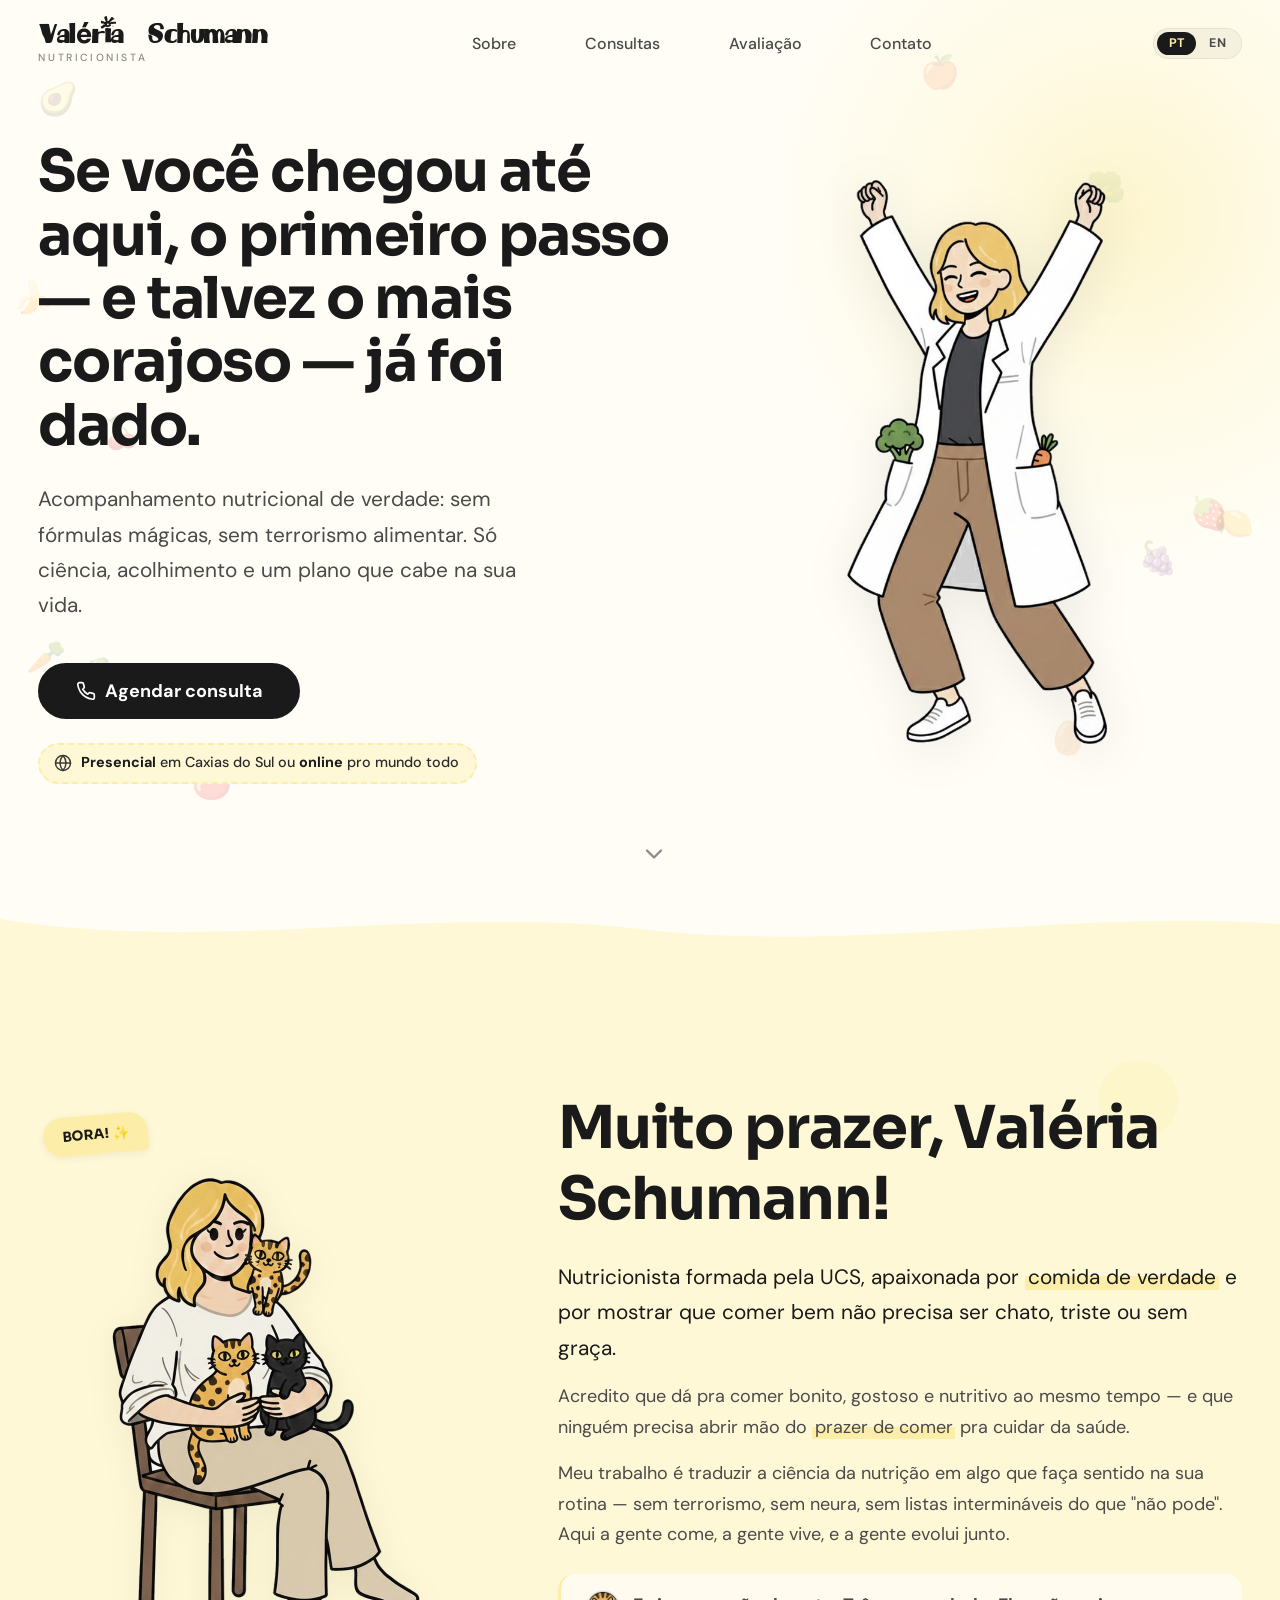
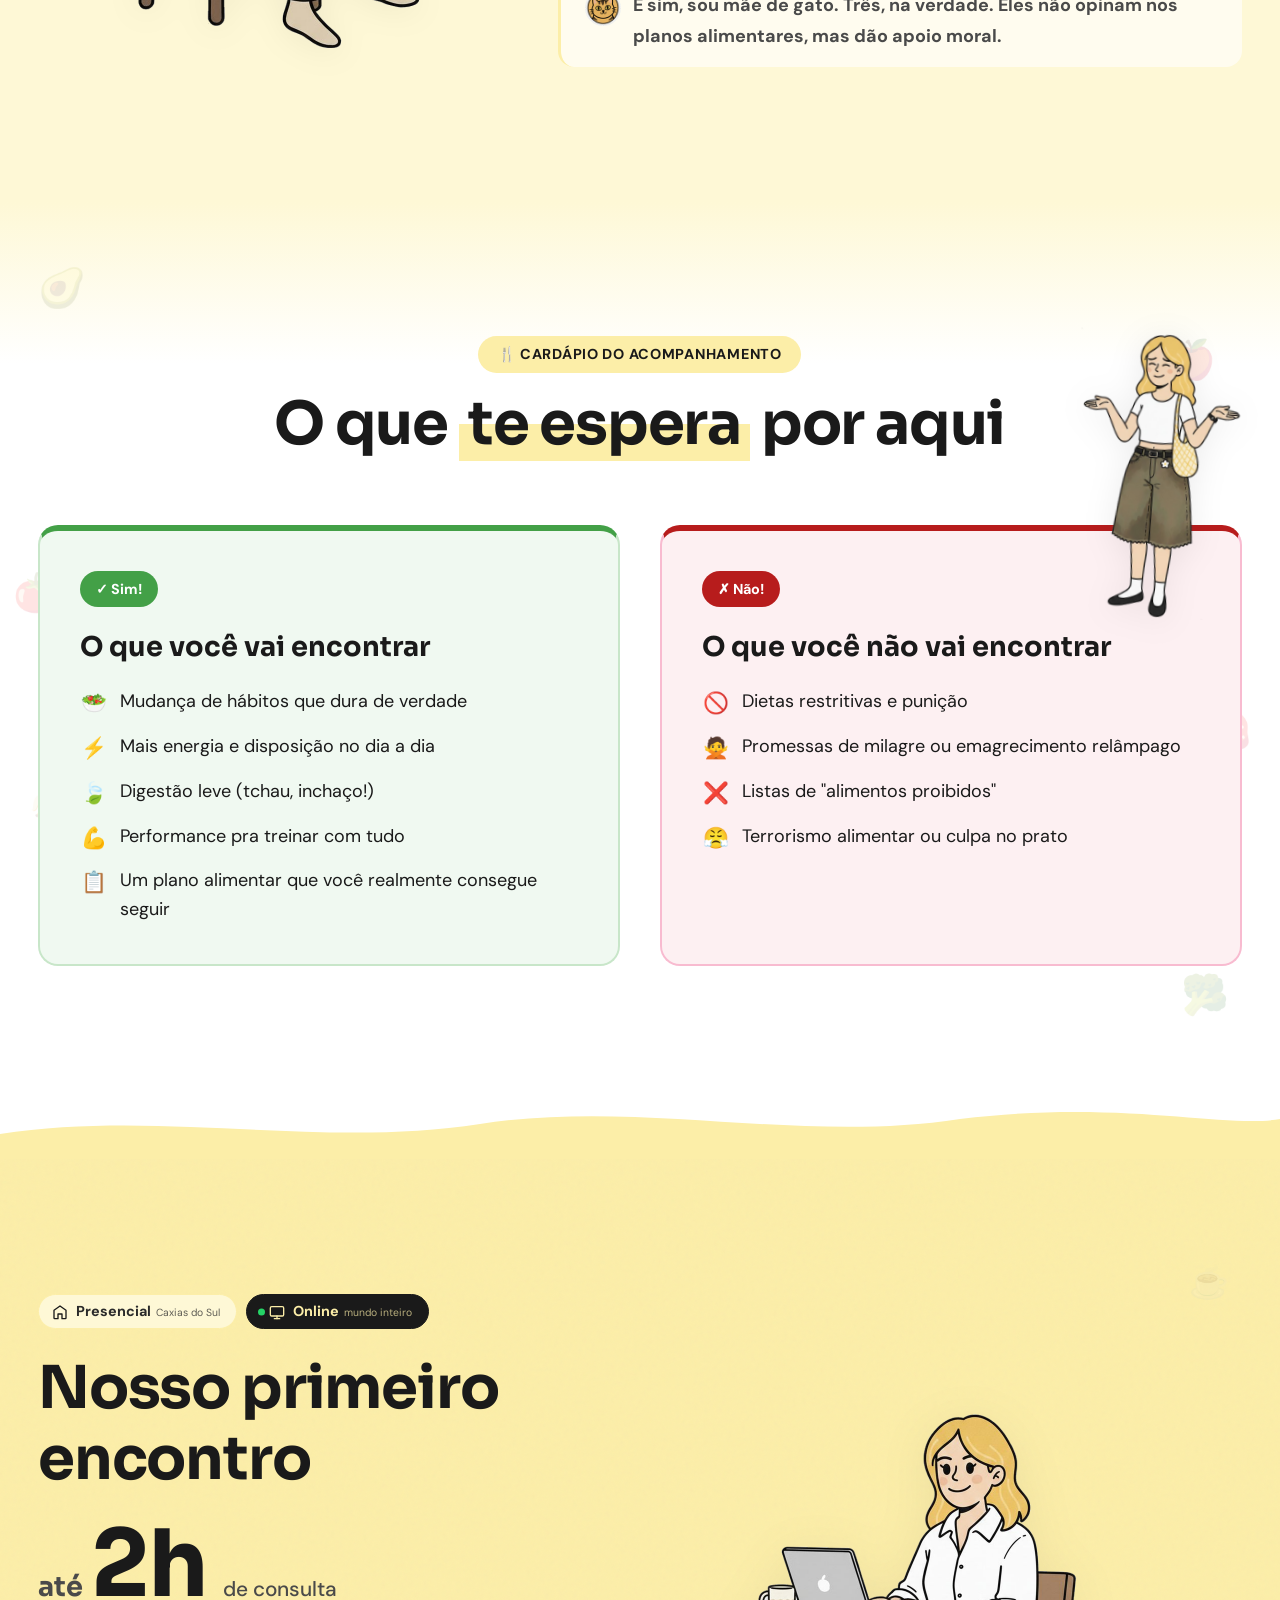
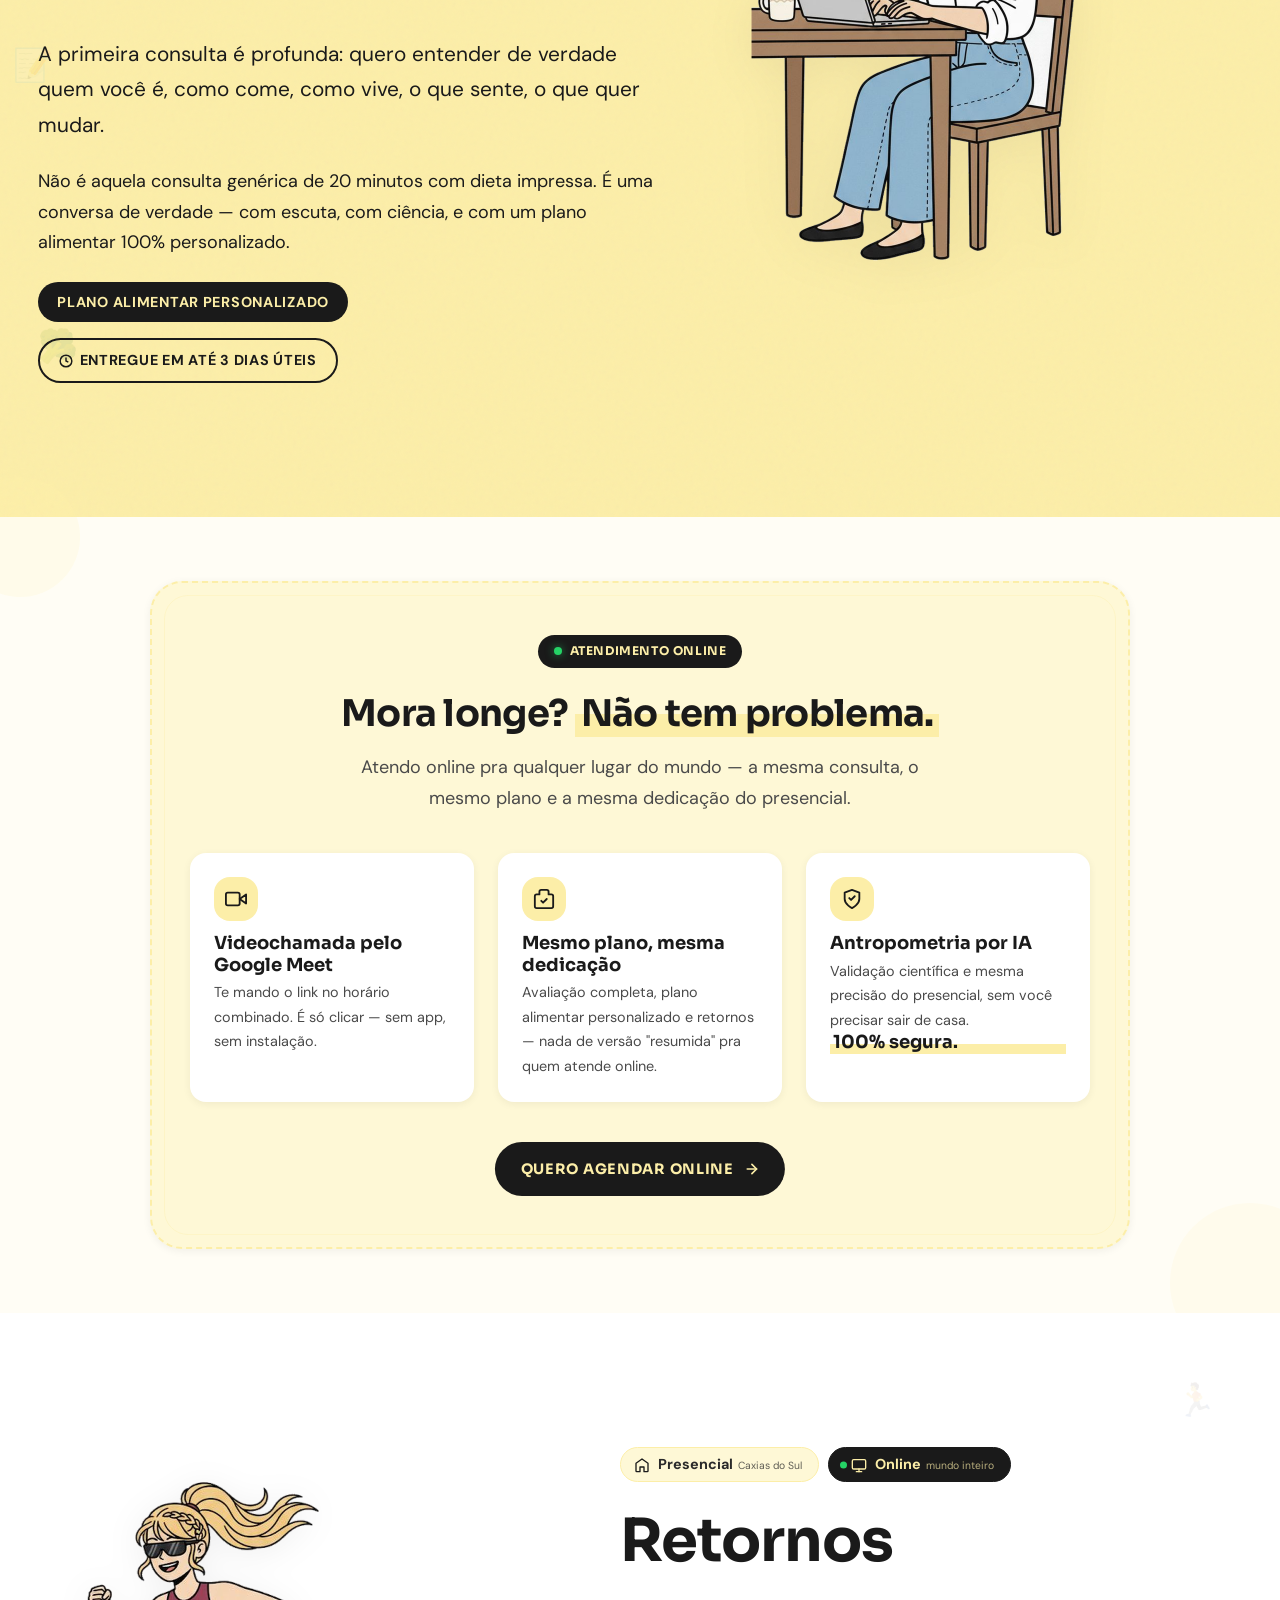
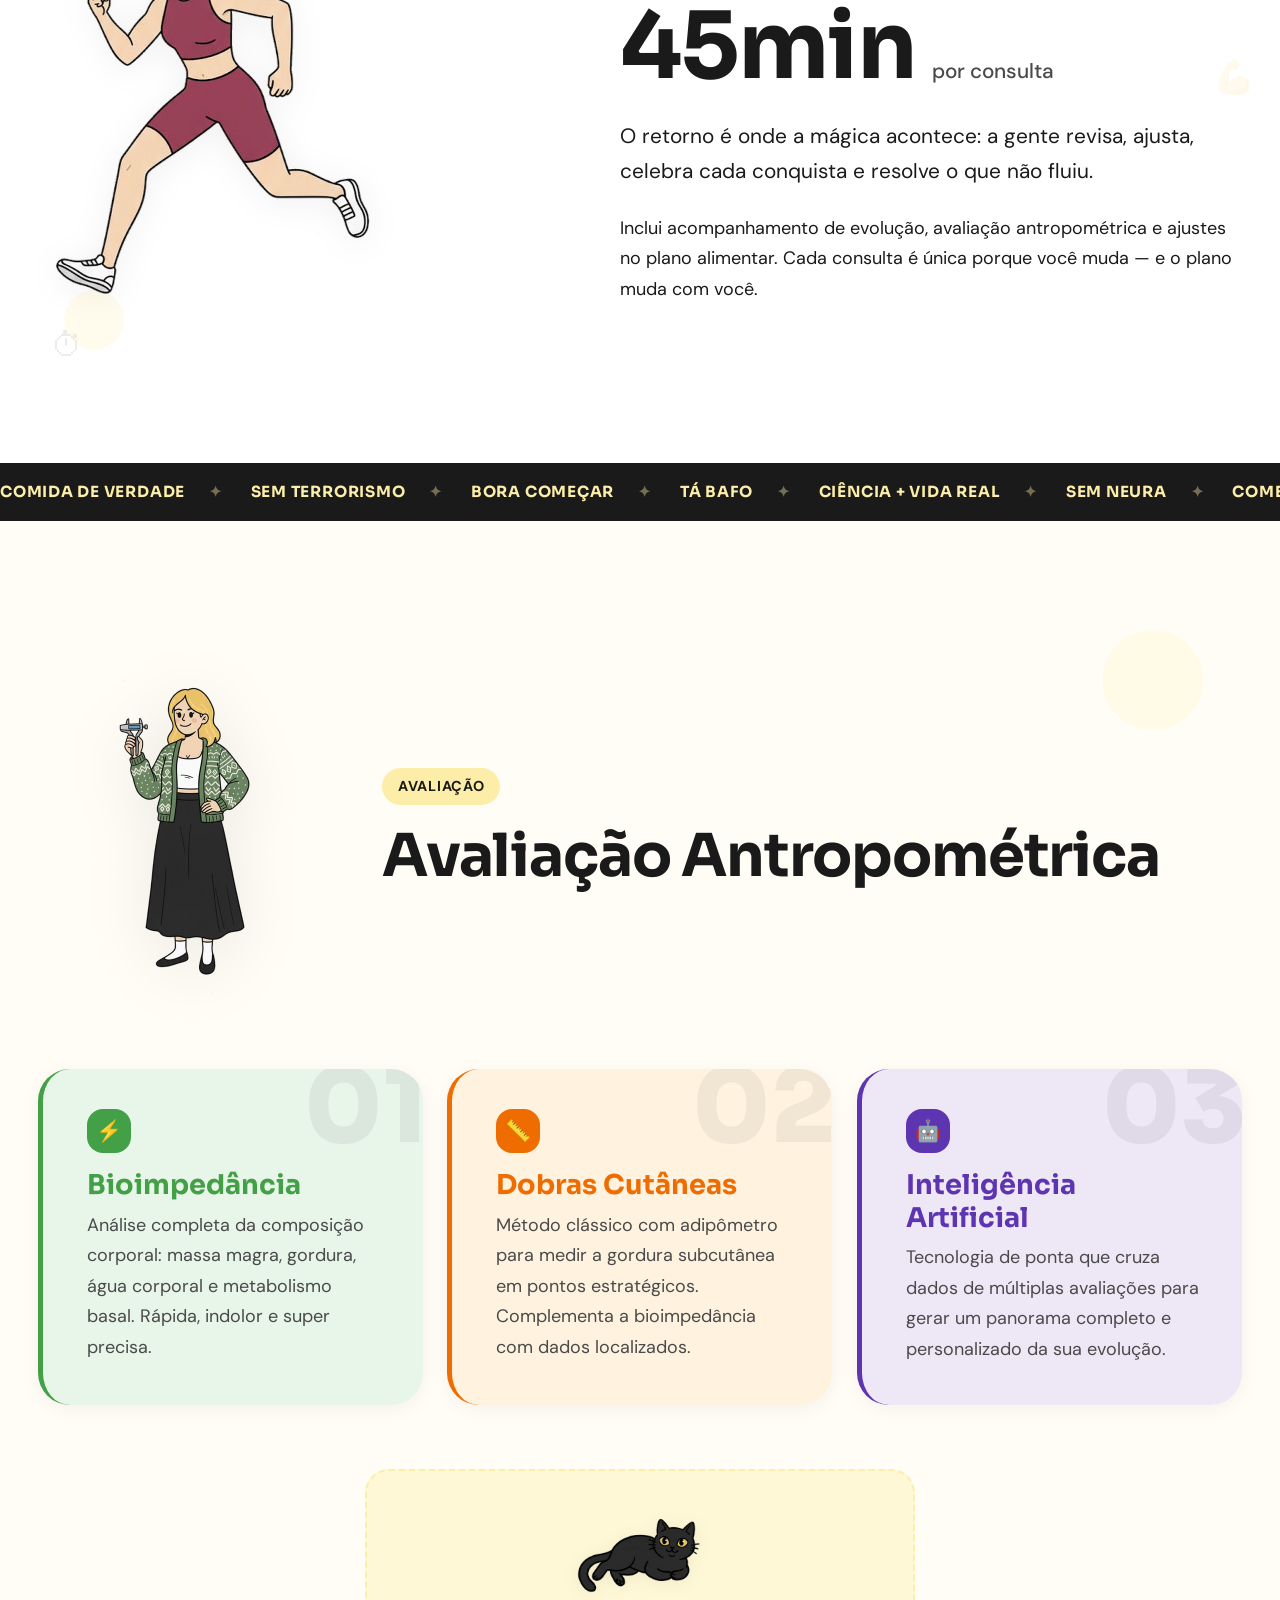
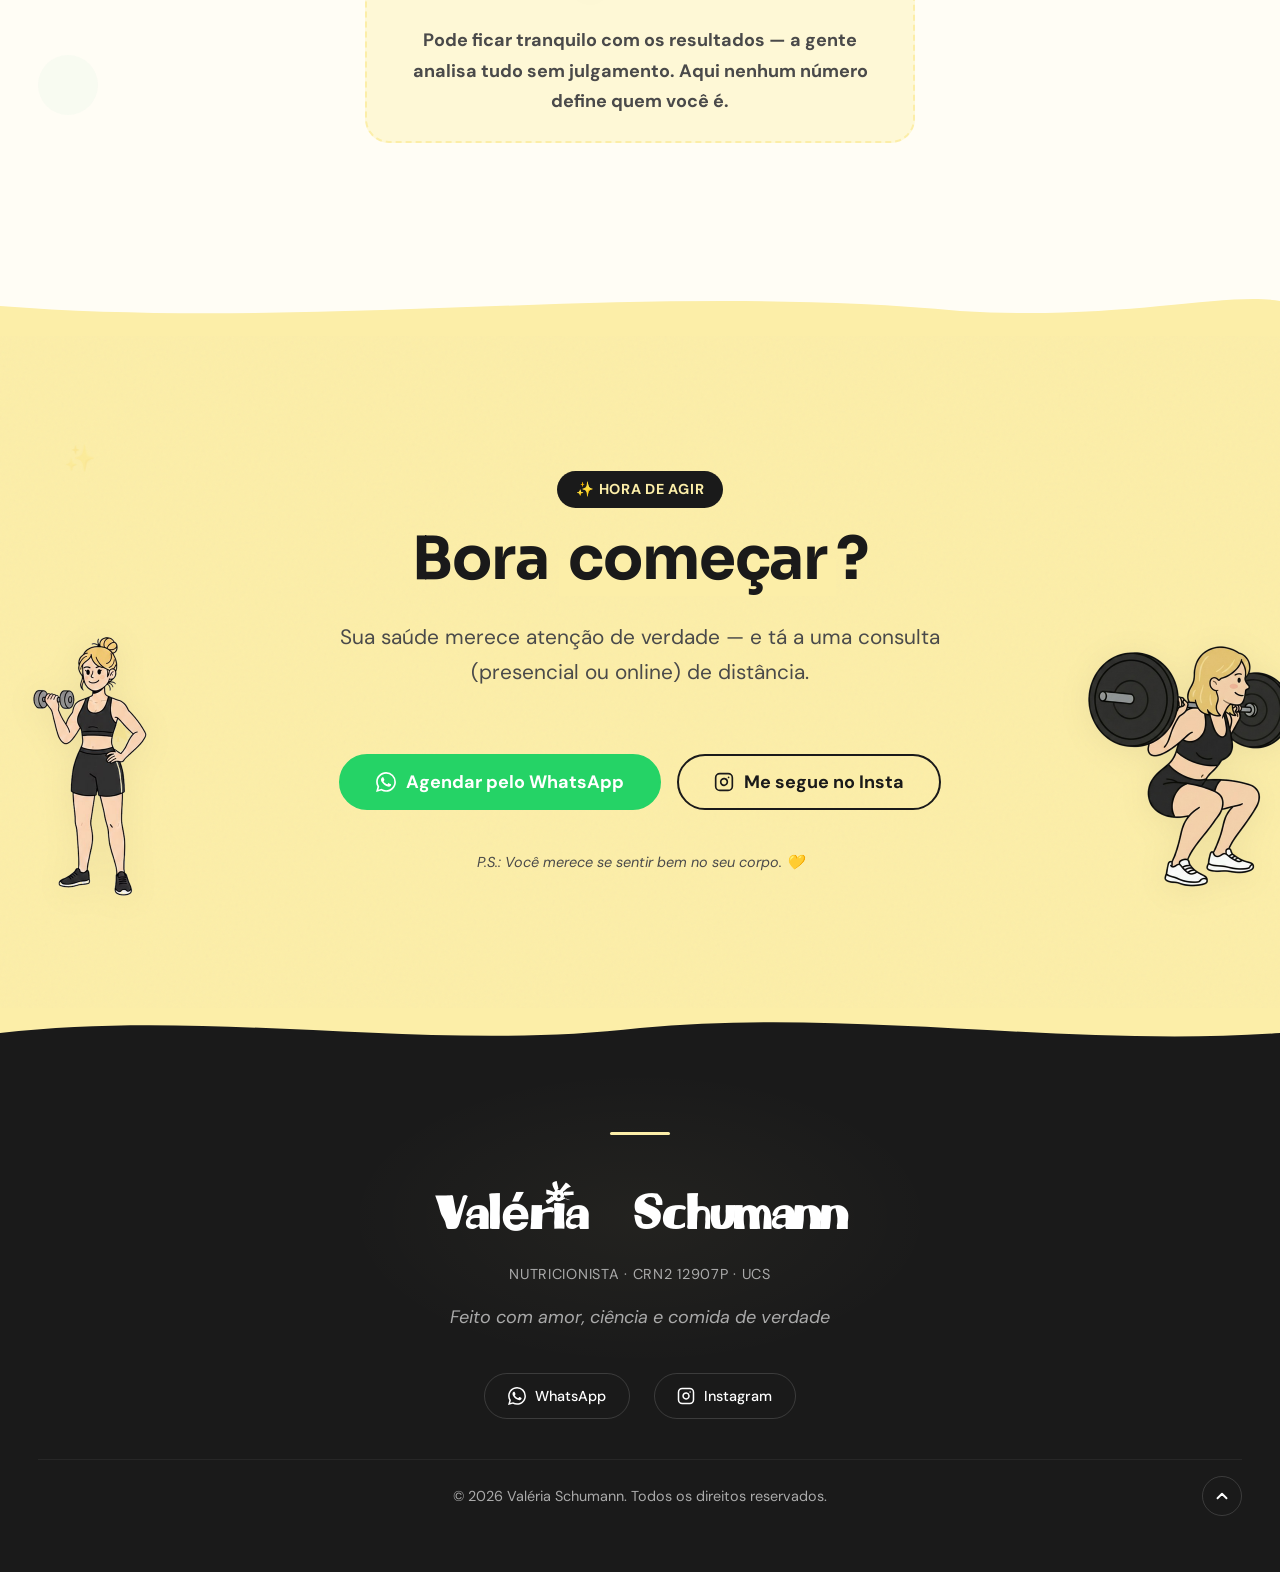
==== index.html @ f802a950 "fix: atualiza número do WhatsApp para 54 99934-5681 Co-Authored-By: Claude Fable 5.1 <noreply@anthro" ====
<!DOCTYPE html>
<html lang="pt-BR">
<head>
  <meta charset="UTF-8">
  <meta name="viewport" content="width=device-width, initial-scale=1.0, viewport-fit=cover">
  <meta name="description" content="Valéria Schumann — Nutricionista em Caxias do Sul. Acompanhamento nutricional personalizado, sem restrições absurdas, com ciência e comida de verdade.">
  <meta name="theme-color" content="#fffdf5">
  <meta name="robots" content="index, follow">
  <meta name="author" content="Valéria Schumann">
  <link rel="canonical" href="https://valeriaschumann.com.br/">

  <!-- Hreflang alternates -->
  <link rel="alternate" hreflang="pt-BR" href="https://valeriaschumann.com.br/">
  <link rel="alternate" hreflang="en" href="https://valeriaschumann.com.br/en/">
  <link rel="alternate" hreflang="x-default" href="https://valeriaschumann.com.br/">

  <!-- Open Graph -->
  <meta property="og:title" content="Valéria Schumann — Nutricionista">
  <meta property="og:description" content="Acompanhamento nutricional personalizado em Caxias do Sul. Ciência + comida de verdade.">
  <meta property="og:type" content="website">
  <meta property="og:url" content="https://valeriaschumann.com.br/">
  <meta property="og:image" content="https://valeriaschumann.com.br/assets/images/anthropometric-calipers.png">
  <meta property="og:locale" content="pt_BR">
  <meta property="og:site_name" content="Valéria Schumann — Nutricionista">

  <!-- Twitter Card -->
  <meta name="twitter:card" content="summary_large_image">
  <meta name="twitter:title" content="Valéria Schumann — Nutricionista">
  <meta name="twitter:description" content="Acompanhamento nutricional personalizado em Caxias do Sul. Ciência + comida de verdade.">
  <meta name="twitter:image" content="https://valeriaschumann.com.br/assets/images/anthropometric-calipers.png">

  <title>Valéria Schumann — Nutricionista em Caxias do Sul</title>

  <!-- Google Analytics 4 -->
  <script async src="https://www.googletagmanager.com/gtag/js?id=G-0MT8F76G0W"></script>
  <script>
    window.dataLayer = window.dataLayer || [];
    function gtag(){ dataLayer.push(arguments); }
    gtag('js', new Date());
    gtag('config', 'G-0MT8F76G0W');
  </script>

  <!-- Structured Data — Local Business -->
  <script type="application/ld+json">
  {
    "@context": "https://schema.org",
    "@type": "HealthBusiness",
    "name": "Valéria Schumann — Nutricionista",
    "url": "https://valeriaschumann.com.br",
    "logo": "https://valeriaschumann.com.br/apple-touch-icon.png",
    "image": "https://valeriaschumann.com.br/assets/images/anthropometric-calipers.png",
    "description": "Acompanhamento nutricional personalizado em Caxias do Sul. Ciência + comida de verdade.",
    "telephone": "+55-54-99934-5681",
    "address": {
      "@type": "PostalAddress",
      "addressLocality": "Caxias do Sul",
      "addressRegion": "RS",
      "addressCountry": "BR"
    },
    "geo": {
      "@type": "GeoCoordinates",
      "latitude": -29.1685,
      "longitude": -51.1794
    },
    "priceRange": "$$",
    "openingHoursSpecification": {
      "@type": "OpeningHoursSpecification",
      "dayOfWeek": ["Monday","Tuesday","Wednesday","Thursday","Friday"],
      "opens": "08:00",
      "closes": "18:00"
    },
    "sameAs": [
      "https://www.instagram.com/valeria_schumann/"
    ],
    "founder": {
      "@type": "Person",
      "name": "Valéria Schumann",
      "jobTitle": "Nutricionista",
      "identifier": "CRN2 12907P",
      "alumniOf": {
        "@type": "CollegeOrUniversity",
        "name": "Universidade de Caxias do Sul (UCS)"
      }
    }
  }
  </script>

  <!-- Favicon — all platforms -->
  <link rel="icon" href="favicon.ico" sizes="32x32">
  <link rel="icon" href="favicon-32x32.png" type="image/png" sizes="32x32">
  <link rel="icon" href="favicon-16x16.png" type="image/png" sizes="16x16">
  <link rel="apple-touch-icon" href="apple-touch-icon.png" sizes="180x180">
  <link rel="manifest" href="site.webmanifest">

  <!-- Preload LCP image -->
  <link rel="preload" as="image" href="assets/images/hero-labcoat.png">

  <!-- Google Fonts: DM Sans -->
  <link rel="preconnect" href="https://fonts.googleapis.com">
  <link rel="preconnect" href="https://fonts.gstatic.com" crossorigin>
  <link href="https://fonts.googleapis.com/css2?family=DM+Sans:ital,opsz,wght@0,9..40,400;0,9..40,500;0,9..40,700;1,9..40,400&family=Sora:wght@400;700;800&display=swap" rel="stylesheet">

  <!-- CSS -->
  <link rel="stylesheet" href="css/variables.css">
  <link rel="stylesheet" href="css/reset.css">
  <link rel="stylesheet" href="css/typography.css">
  <link rel="stylesheet" href="css/layout.css">
  <link rel="stylesheet" href="css/components.css">
  <link rel="stylesheet" href="css/sections.css">
  <link rel="stylesheet" href="css/animations.css">
  <link rel="stylesheet" href="css/responsive.css">
</head>
<body>

  <!-- Skip to content (accessibility) -->
  <a href="#main-content" class="skip-link">Pular para o conteúdo</a>

  <!-- Scroll progress bar -->
  <div class="scroll-progress" id="scrollProgress" role="progressbar" aria-valuenow="0" aria-valuemin="0" aria-valuemax="100" aria-label="Progresso de leitura da página"></div>

  <!-- ====== NAVBAR ====== -->
  <nav class="navbar" id="navbar" aria-label="Navegação principal">
    <div class="container navbar__inner">
      <a href="#" class="navbar__logo">
        <span class="navbar__logo-name">Valéria Schumann</span>
        <span class="navbar__logo-sub">Nutricionista</span>
      </a>

      <div class="navbar__links">
        <a href="#sobre">Sobre</a>
        <a href="#consultas">Consultas</a>
        <a href="#avaliacao">Avaliação</a>
        <a href="#contato">Contato</a>
      </div>

      <div class="lang-switch" role="group" aria-label="Idioma / Language">
        <a href="/" class="lang-switch__opt" aria-current="page" lang="pt-BR">PT</a>
        <a href="/en/" class="lang-switch__opt" lang="en">EN</a>
      </div>

      <button class="navbar__hamburger" aria-label="Abrir menu de navegação" aria-expanded="false" aria-controls="mobileMenu">
        <span></span>
        <span></span>
        <span></span>
      </button>
    </div>

    <!-- Mobile overlay -->
    <div class="navbar__overlay" id="mobileMenu" role="dialog" aria-label="Menu de navegação" aria-modal="true">
      <a href="#sobre">Sobre</a>
      <a href="#consultas">Consultas</a>
      <a href="#avaliacao">Avaliação</a>
      <a href="#contato">Contato</a>
    </div>
  </nav>


  <main id="main-content">

  <!-- ====== HERO ====== -->
  <section class="hero section" id="hero">
    <!-- Floating food doodles -->
    <span class="hero__deco" style="top:8%;left:3%;animation-delay:0s" aria-hidden="true">&#129361;</span>
    <span class="hero__deco" style="top:55%;right:2%;animation-delay:2s" aria-hidden="true">&#127819;</span>
    <span class="hero__deco" style="bottom:22%;left:6%;animation-delay:3.5s" aria-hidden="true">&#129388;</span>
    <span class="hero__deco" style="bottom:35%;right:8%;animation-delay:1s" aria-hidden="true">&#127815;</span>
    <span class="hero__deco" style="top:30%;left:1%;animation-delay:4.5s" aria-hidden="true">&#127820;</span>
    <span class="hero__deco" style="top:18%;right:12%;animation-delay:1.5s" aria-hidden="true">&#129382;</span>
    <span class="hero__deco" style="bottom:10%;left:15%;animation-delay:5s" aria-hidden="true">&#127813;</span>
    <span class="hero__deco" style="top:70%;left:2%;animation-delay:2.5s" aria-hidden="true">&#129365;</span>
    <span class="hero__deco" style="bottom:40%;right:4%;animation-delay:4s" aria-hidden="true">&#127827;</span>
    <span class="hero__deco" style="top:5%;right:25%;animation-delay:3s" aria-hidden="true">&#127822;</span>
    <span class="hero__deco" style="bottom:15%;right:15%;animation-delay:0.5s" aria-hidden="true">&#129370;</span>
    <span class="hero__deco" style="top:45%;left:8%;animation-delay:6s" aria-hidden="true">&#127826;</span>

    <div class="container">
      <div class="hero__grid">
        <div class="hero__text">
          <h1 class="text-hero hero__headline">Se você chegou até aqui, o primeiro passo — e talvez o mais corajoso — já foi dado.</h1>
          <p class="hero__subtitle">Acompanhamento nutricional de verdade: sem fórmulas mágicas, sem terrorismo alimentar. Só ciência, acolhimento e um plano que cabe na sua vida.</p>
          <div class="hero__cta">
            <a href="#" class="btn btn--primary" data-whatsapp="Olá, Val! Gostaria de agendar uma consulta.">
              <svg aria-hidden="true" viewBox="0 0 24 24" fill="none" stroke="currentColor" stroke-width="2" stroke-linecap="round" stroke-linejoin="round"><path d="M22 16.92v3a2 2 0 0 1-2.18 2 19.79 19.79 0 0 1-8.63-3.07 19.5 19.5 0 0 1-6-6 19.79 19.79 0 0 1-3.07-8.67A2 2 0 0 1 4.11 2h3a2 2 0 0 1 2 1.72 12.84 12.84 0 0 0 .7 2.81 2 2 0 0 1-.45 2.11L8.09 9.91a16 16 0 0 0 6 6l1.27-1.27a2 2 0 0 1 2.11-.45 12.84 12.84 0 0 0 2.81.7A2 2 0 0 1 22 16.92z"/></svg>
              Agendar consulta
            </a>
          </div>
          <p class="hero__availability">
            <svg class="hero__availability-icon" aria-hidden="true" viewBox="0 0 24 24" fill="none" stroke="currentColor" stroke-width="2" stroke-linecap="round" stroke-linejoin="round"><circle cx="12" cy="12" r="10"/><line x1="2" y1="12" x2="22" y2="12"/><path d="M12 2a15.3 15.3 0 0 1 4 10 15.3 15.3 0 0 1-4 10 15.3 15.3 0 0 1-4-10 15.3 15.3 0 0 1 4-10z"/></svg>
            <span><strong>Presencial</strong> em Caxias do Sul ou <strong>online</strong> pro mundo todo</span>
          </p>
        </div>
        <div class="hero__illus">
          <img src="assets/images/hero-labcoat.png" alt="Valéria comemorando de jaleco com brócolis e cenoura nos bolsos" width="460" height="680">
        </div>
      </div>

      <!-- Scroll hint (desktop only) -->
      <a href="#sobre" class="hero__scroll-hint" aria-label="Rolar para a próxima seção">
        <svg viewBox="0 0 24 24" fill="none" stroke="currentColor" stroke-width="2" stroke-linecap="round" stroke-linejoin="round"><polyline points="6 9 12 15 18 9"/></svg>
      </a>
    </div>
  </section>

  <!-- Organic wave transition -->
  <div class="wave-divider wave-divider--hero-about" aria-hidden="true">
    <svg viewBox="0 0 1440 60" preserveAspectRatio="none">
      <path d="M0,20 C240,55 480,5 720,30 C960,55 1200,10 1440,25 L1440,60 L0,60 Z" fill="currentColor"/>
    </svg>
  </div>

  <!-- ====== SOBRE ====== -->
  <section class="about section" id="sobre">
    <div class="container">
      <div class="about__grid">
        <div class="about__illus-wrap reveal-left">
          <span class="about__speech-bubble" aria-hidden="true">Bora! &#10024;</span>
          <img class="about__illus-main" src="assets/images/about-cats.png" alt="Valéria sentada com seus três gatos" loading="lazy" width="460" height="700">
          <!-- welcome-shrug moved to cards section -->
        </div>
        <div class="about__text reveal-right stagger">
          <h2 class="h1 mb-md">Muito prazer, Valéria Schumann!</h2>
          <p>Nutricionista formada pela UCS, apaixonada por <span class="highlight">comida de verdade</span> e por mostrar que comer bem não precisa ser chato, triste ou sem graça.</p>
          <p>Acredito que dá pra comer bonito, gostoso e nutritivo ao mesmo tempo — e que ninguém precisa abrir mão do <span class="highlight">prazer de comer</span> pra cuidar da saúde.</p>
          <p>Meu trabalho é traduzir a ciência da nutrição em algo que faça sentido na sua rotina — sem terrorismo, sem neura, sem listas intermináveis do que "não pode". Aqui a gente come, a gente vive, e a gente evolui junto.</p>
          <div class="about__cat-callout">
            <img class="about__cat-callout-icon" src="assets/images/cat-quote.png" alt="" aria-hidden="true" width="40" height="40" loading="lazy">
            <p>E sim, sou mãe de gato. Três, na verdade. Eles não opinam nos planos alimentares, mas dão apoio moral.</p>
          </div>
        </div>
      </div>
    </div>
  </section>


  <!-- ====== O QUE VOCÊ BUSCA / O QUE NÃO VAI ENCONTRAR ====== -->
  <section class="cards-section section" id="busca">
    <!-- Floating food doodles -->
    <span class="cards-section__deco" style="top:6%;left:3%;animation-delay:0s" aria-hidden="true">&#129361;</span>
    <span class="cards-section__deco" style="top:14%;right:5%;animation-delay:1.5s" aria-hidden="true">&#127822;</span>
    <span class="cards-section__deco" style="bottom:18%;left:8%;animation-delay:3s" aria-hidden="true">&#129365;</span>
    <span class="cards-section__deco" style="top:40%;left:1%;animation-delay:4s" aria-hidden="true">&#127813;</span>
    <span class="cards-section__deco" style="bottom:8%;right:4%;animation-delay:2s" aria-hidden="true">&#129382;</span>
    <span class="cards-section__deco" style="top:55%;right:2%;animation-delay:5s" aria-hidden="true">&#127827;</span>
    <span class="cards-section__deco" style="bottom:30%;left:2%;animation-delay:1s" aria-hidden="true">&#127820;</span>

    <div class="container">
      <div class="text-center mb-lg reveal-up" style="margin-bottom:var(--space-xl)">
        <span class="section-tag">&#127860; Cardápio do acompanhamento</span>
        <h2 class="h1">O que <span class="highlight">te espera</span> por aqui</h2>
      </div>

      <div class="cards-section__grid">
        <!-- Decorative shrug illustration -->
        <img class="cards-section__shrug" src="assets/images/welcome-shrug.png" alt="" aria-hidden="true" loading="lazy" width="200" height="340">

        <!-- Yes card -->
        <div class="menu-card menu-card--yes reveal-left">
          <span class="menu-card__badge menu-card__badge--green">&#10003; Sim!</span>
          <h3 class="menu-card__title">O que você vai encontrar</h3>
          <ul class="menu-card__list stagger">
            <li><span class="menu-card__emoji" aria-hidden="true">&#129367;</span><span>Mudança de hábitos que dura de verdade</span></li>
            <li><span class="menu-card__emoji" aria-hidden="true">&#9889;</span><span>Mais energia e disposição no dia a dia</span></li>
            <li><span class="menu-card__emoji" aria-hidden="true">&#127811;</span><span>Digestão leve (tchau, inchaço!)</span></li>
            <li><span class="menu-card__emoji" aria-hidden="true">&#128170;</span><span>Performance pra treinar com tudo</span></li>
            <li><span class="menu-card__emoji" aria-hidden="true">&#128203;</span><span>Um plano alimentar que você realmente consegue seguir</span></li>
          </ul>
        </div>

        <!-- No card -->
        <div class="menu-card menu-card--no reveal-right">
          <span class="menu-card__badge menu-card__badge--wine">&#10007; Não!</span>
          <h3 class="menu-card__title">O que você não vai encontrar</h3>
          <ul class="menu-card__list stagger">
            <li><span class="menu-card__emoji" aria-hidden="true">&#128683;</span><span>Dietas restritivas e punição</span></li>
            <li><span class="menu-card__emoji" aria-hidden="true">&#128581;</span><span>Promessas de milagre ou emagrecimento relâmpago</span></li>
            <li><span class="menu-card__emoji" aria-hidden="true">&#10060;</span><span>Listas de "alimentos proibidos"</span></li>
            <li><span class="menu-card__emoji" aria-hidden="true">&#128548;</span><span>Terrorismo alimentar ou culpa no prato</span></li>
          </ul>
        </div>
      </div>

    </div>
  </section>

  <!-- Organic wave transition -->
  <div class="wave-divider wave-divider--cards-consult" aria-hidden="true">
    <svg viewBox="0 0 1440 60" preserveAspectRatio="none">
      <path d="M0,35 C180,10 360,50 540,25 C720,0 900,45 1080,20 C1260,0 1380,30 1440,20 L1440,60 L0,60 Z" fill="currentColor"/>
    </svg>
  </div>

  <!-- ====== PRIMEIRA CONSULTA ====== -->
  <section class="consultation section" id="consultas">
    <!-- Floating food doodles -->
    <span class="consultation__deco" style="top:10%;right:4%;animation-delay:0s" aria-hidden="true">&#9749;</span>
    <span class="consultation__deco" style="bottom:15%;left:3%;animation-delay:2.5s" aria-hidden="true">&#129382;</span>
    <span class="consultation__deco" style="top:50%;left:1%;animation-delay:4s" aria-hidden="true">&#128221;</span>

    <div class="container">
      <div class="consultation__grid">
        <div class="reveal-up">
          <div class="modality-group" role="list" aria-label="Modalidades de atendimento">
            <span class="modality-pill modality-pill--presencial" role="listitem">
              <svg class="modality-pill__icon" aria-hidden="true" viewBox="0 0 24 24" fill="none" stroke="currentColor" stroke-width="2" stroke-linecap="round" stroke-linejoin="round"><path d="M3 9.5L12 3l9 6.5V21a1 1 0 0 1-1 1h-5v-7h-6v7H4a1 1 0 0 1-1-1V9.5z"/></svg>
              <span class="modality-pill__text">Presencial <span class="modality-pill__sub">Caxias do Sul</span></span>
            </span>
            <span class="modality-pill modality-pill--online" role="listitem">
              <span class="modality-pill__pulse" aria-hidden="true"></span>
              <svg class="modality-pill__icon" aria-hidden="true" viewBox="0 0 24 24" fill="none" stroke="currentColor" stroke-width="2" stroke-linecap="round" stroke-linejoin="round"><rect x="2" y="4" width="20" height="14" rx="2"/><line x1="8" y1="22" x2="16" y2="22"/><line x1="12" y1="18" x2="12" y2="22"/></svg>
              <span class="modality-pill__text">Online <span class="modality-pill__sub">mundo inteiro</span></span>
            </span>
          </div>
          <h2 class="h1 mb-md">Nosso primeiro encontro</h2>

          <div class="consultation__counter-wrap">
            <span class="consultation__counter-prefix">até</span>
            <span class="text-counter consultation__counter" data-counter="2" data-suffix="h" aria-label="até 2 horas de consulta">0h</span>
            <span class="consultation__counter-label">de consulta</span>
          </div>

          <p class="text-lg mb-md">A primeira consulta é profunda: quero entender de verdade quem você é, como come, como vive, o que sente, o que quer mudar.</p>
          <p class="mb-md">Não é aquela consulta genérica de 20 minutos com dieta impressa. É uma conversa de verdade — com escuta, com ciência, e com um plano alimentar 100% personalizado.</p>

          <div class="flex flex-gap-sm flex-wrap stagger">
            <span class="badge badge--dark">Plano alimentar personalizado</span>
            <span class="badge badge--outline">
              <svg aria-hidden="true" width="14" height="14" viewBox="0 0 24 24" fill="none" stroke="currentColor" stroke-width="2.5"><circle cx="12" cy="12" r="10"/><polyline points="12 6 12 12 16 14"/></svg>
              Entregue em até 3 dias úteis
            </span>
          </div>
        </div>

        <div class="consultation__illus reveal-scale">
          <img src="assets/images/consultation-laptop.png" alt="Valéria no laptop preparando seu plano alimentar" loading="lazy" width="460" height="660">
        </div>
      </div>
    </div>
  </section>


  <!-- ====== ONLINE CALLOUT ====== -->
  <aside class="online-callout" aria-labelledby="online-callout-title">
    <div class="container">
      <div class="online-callout__card reveal-up">
        <div class="online-callout__header">
          <span class="online-callout__eyebrow">
            <span class="online-callout__dot" aria-hidden="true"></span>
            Atendimento online
          </span>
          <h3 id="online-callout-title" class="online-callout__title">Mora longe? <span class="highlight">Não tem problema.</span></h3>
          <p class="online-callout__lede">Atendo online pra qualquer lugar do mundo — a mesma consulta, o mesmo plano e a mesma dedicação do presencial.</p>
        </div>
        <ul class="online-callout__list stagger">
          <li class="online-callout__item">
            <span class="online-callout__icon" aria-hidden="true">
              <svg viewBox="0 0 24 24" fill="none" stroke="currentColor" stroke-width="2" stroke-linecap="round" stroke-linejoin="round"><polygon points="23 7 16 12 23 17 23 7"/><rect x="1" y="5" width="15" height="14" rx="2" ry="2"/></svg>
            </span>
            <div class="online-callout__item-text">
              <strong>Videochamada pelo Google Meet</strong>
              <p>Te mando o link no horário combinado. É só clicar — sem app, sem instalação.</p>
            </div>
          </li>
          <li class="online-callout__item">
            <span class="online-callout__icon" aria-hidden="true">
              <svg viewBox="0 0 24 24" fill="none" stroke="currentColor" stroke-width="2" stroke-linecap="round" stroke-linejoin="round"><path d="M20 7h-3V4a2 2 0 0 0-2-2H9a2 2 0 0 0-2 2v3H4a2 2 0 0 0-2 2v11a2 2 0 0 0 2 2h16a2 2 0 0 0 2-2V9a2 2 0 0 0-2-2z"/><polyline points="9 14 11 16 15 12"/></svg>
            </span>
            <div class="online-callout__item-text">
              <strong>Mesmo plano, mesma dedicação</strong>
              <p>Avaliação completa, plano alimentar personalizado e retornos — nada de versão "resumida" pra quem atende online.</p>
            </div>
          </li>
          <li class="online-callout__item">
            <span class="online-callout__icon" aria-hidden="true">
              <svg viewBox="0 0 24 24" fill="none" stroke="currentColor" stroke-width="2" stroke-linecap="round" stroke-linejoin="round"><path d="M12 22s8-4 8-10V5l-8-3-8 3v7c0 6 8 10 8 10z"/><polyline points="9 11 11 13 15 9"/></svg>
            </span>
            <div class="online-callout__item-text">
              <strong>Antropometria por IA</strong>
              <p>Validação científica e mesma precisão do presencial, sem você precisar sair de casa. <strong class="online-callout__emphasis">100% segura.</strong></p>
            </div>
          </li>
        </ul>
        <a href="#" class="online-callout__cta" data-whatsapp="Olá, Val! Queria saber mais sobre o atendimento online.">
          Quero agendar online
          <svg aria-hidden="true" viewBox="0 0 24 24" fill="none" stroke="currentColor" stroke-width="2.5" stroke-linecap="round" stroke-linejoin="round"><line x1="5" y1="12" x2="19" y2="12"/><polyline points="12 5 19 12 12 19"/></svg>
        </a>
      </div>
    </div>
  </aside>


  <!-- ====== RETORNOS ====== -->
  <section class="returns section" id="retornos">
    <!-- Floating doodles -->
    <span class="returns__deco" style="top:8%;right:5%;animation-delay:0.5s" aria-hidden="true">&#127939;</span>
    <span class="returns__deco" style="bottom:12%;left:4%;animation-delay:3s" aria-hidden="true">&#9201;</span>
    <span class="returns__deco" style="top:45%;right:2%;animation-delay:1.5s" aria-hidden="true">&#128170;</span>

    <div class="container">
      <div class="returns__grid">
        <div class="returns__illus reveal-left">
          <img src="assets/images/active-running.png" alt="Valéria correndo com óculos de sol" loading="lazy" width="400" height="580">
        </div>

        <div class="reveal-right">
          <div class="modality-group" role="list" aria-label="Modalidades de atendimento">
            <span class="modality-pill modality-pill--presencial" role="listitem">
              <svg class="modality-pill__icon" aria-hidden="true" viewBox="0 0 24 24" fill="none" stroke="currentColor" stroke-width="2" stroke-linecap="round" stroke-linejoin="round"><path d="M3 9.5L12 3l9 6.5V21a1 1 0 0 1-1 1h-5v-7h-6v7H4a1 1 0 0 1-1-1V9.5z"/></svg>
              <span class="modality-pill__text">Presencial <span class="modality-pill__sub">Caxias do Sul</span></span>
            </span>
            <span class="modality-pill modality-pill--online" role="listitem">
              <span class="modality-pill__pulse" aria-hidden="true"></span>
              <svg class="modality-pill__icon" aria-hidden="true" viewBox="0 0 24 24" fill="none" stroke="currentColor" stroke-width="2" stroke-linecap="round" stroke-linejoin="round"><rect x="2" y="4" width="20" height="14" rx="2"/><line x1="8" y1="22" x2="16" y2="22"/><line x1="12" y1="18" x2="12" y2="22"/></svg>
              <span class="modality-pill__text">Online <span class="modality-pill__sub">mundo inteiro</span></span>
            </span>
          </div>
          <h2 class="h1 mb-md">Retornos</h2>

          <div class="returns__counter-wrap">
            <span class="text-counter returns__counter" data-counter="45" data-suffix="min" aria-label="45 minutos por consulta">0min</span>
            <span class="returns__counter-label">por consulta</span>
          </div>

          <p class="text-lg mb-md">O retorno é onde a mágica acontece: a gente revisa, ajusta, celebra cada conquista e resolve o que não fluiu.</p>
          <p class="mb-md">Inclui acompanhamento de evolução, avaliação antropométrica e ajustes no plano alimentar. Cada consulta é única porque você muda — e o plano muda com você.</p>
        </div>
      </div>
    </div>
  </section>


  <!-- ====== MARQUEE STRIP ====== -->
  <div class="marquee" aria-hidden="true">
    <div class="marquee__track">
      <span>comida de verdade</span><span class="marquee__sep">&#10022;</span>
      <span>sem terrorismo</span><span class="marquee__sep">&#10022;</span>
      <span>bora começar</span><span class="marquee__sep">&#10022;</span>
      <span>tá bafo</span><span class="marquee__sep">&#10022;</span>
      <span>ciência + vida real</span><span class="marquee__sep">&#10022;</span>
      <span>sem neura</span><span class="marquee__sep">&#10022;</span>
      <span>comer bem sem sofrer</span><span class="marquee__sep">&#10022;</span>
      <span>seu prato, suas regras</span><span class="marquee__sep">&#10022;</span>
      <span>comida de verdade</span><span class="marquee__sep">&#10022;</span>
      <span>sem terrorismo</span><span class="marquee__sep">&#10022;</span>
      <span>bora começar</span><span class="marquee__sep">&#10022;</span>
      <span>tá bafo</span><span class="marquee__sep">&#10022;</span>
      <span>ciência + vida real</span><span class="marquee__sep">&#10022;</span>
      <span>sem neura</span><span class="marquee__sep">&#10022;</span>
      <span>comer bem sem sofrer</span><span class="marquee__sep">&#10022;</span>
      <span>seu prato, suas regras</span><span class="marquee__sep">&#10022;</span>
    </div>
  </div>


  <!-- ====== AVALIAÇÃO ANTROPOMÉTRICA ====== -->
  <section class="assessment section" id="avaliacao">
    <div class="container">
      <div class="assessment__header reveal-up">
        <div class="assessment__illus">
          <img src="assets/images/anthropometric-calipers.png" alt="Valéria segurando adipômetro" loading="lazy" width="180" height="225">
        </div>
        <div>
          <span class="assessment__label">Avaliação</span>
          <h2 class="h1">Avaliação Antropométrica</h2>
        </div>
      </div>

      <div class="assessment__cards stagger">
        <div class="assessment-card assessment-card--sage reveal-up">
          <span class="assessment-card__num">01</span>
          <div class="assessment-card__icon" aria-hidden="true">&#9889;</div>
          <h3 class="assessment-card__title">Bioimpedância</h3>
          <p>Análise completa da composição corporal: massa magra, gordura, água corporal e metabolismo basal. Rápida, indolor e super precisa.</p>
        </div>

        <div class="assessment-card assessment-card--peach reveal-up">
          <span class="assessment-card__num">02</span>
          <div class="assessment-card__icon" aria-hidden="true">&#128207;</div>
          <h3 class="assessment-card__title">Dobras Cutâneas</h3>
          <p>Método clássico com adipômetro para medir a gordura subcutânea em pontos estratégicos. Complementa a bioimpedância com dados localizados.</p>
        </div>

        <div class="assessment-card assessment-card--lavender reveal-up">
          <span class="assessment-card__num">03</span>
          <div class="assessment-card__icon" aria-hidden="true">&#129302;</div>
          <h3 class="assessment-card__title">Inteligência Artificial</h3>
          <p>Tecnologia de ponta que cruza dados de múltiplas avaliações para gerar um panorama completo e personalizado da sua evolução.</p>
        </div>
      </div>

      <div class="assessment__footer reveal-up">
        <img class="assessment__cat" src="assets/images/assessment-cat.png" alt="Gato preto deitado relaxando" loading="lazy" width="200" height="160">
        <p class="assessment__footer-text">Pode ficar tranquilo com os resultados — a gente analisa tudo sem julgamento. Aqui nenhum número define quem você é.</p>
      </div>
    </div>
  </section>


  <!-- Organic wave transition -->
  <div class="wave-divider wave-divider--assess-cta" aria-hidden="true">
    <svg viewBox="0 0 1440 60" preserveAspectRatio="none">
      <path d="M0,30 C360,55 720,5 1080,35 C1260,45 1380,15 1440,25 L1440,60 L0,60 Z" fill="currentColor"/>
    </svg>
  </div>

  <!-- ====== CTA ====== -->
  <section class="cta section" id="contato">
    <!-- Floating sparkles -->
    <span class="cta__deco" style="top:15%;left:5%;animation-delay:0s" aria-hidden="true">&#10024;</span>
    <span class="cta__deco" style="bottom:20%;right:3%;animation-delay:2s" aria-hidden="true">&#128170;</span>
    <span class="cta__deco" style="top:55%;left:8%;animation-delay:3.5s" aria-hidden="true">&#127775;</span>

    <div class="container">
      <div class="cta__content">
        <span class="section-tag reveal-up">&#10024; Hora de agir</span>
        <h2 class="h1 cta__headline reveal-up">Bora <span class="highlight">começar</span>?</h2>
        <p class="cta__subtitle reveal-up">Sua saúde merece atenção de verdade — e tá a uma consulta (presencial ou online) de distância.</p>

        <div class="cta__buttons reveal-scale">
          <a href="#" class="btn btn--whatsapp" data-whatsapp="Olá, Val! Gostaria de agendar uma consulta.">
            <svg aria-hidden="true" viewBox="0 0 24 24" fill="currentColor"><path d="M17.472 14.382c-.297-.149-1.758-.867-2.03-.967-.273-.099-.471-.148-.67.15-.197.297-.767.966-.94 1.164-.173.199-.347.223-.644.075-.297-.15-1.255-.463-2.39-1.475-.883-.788-1.48-1.761-1.653-2.059-.173-.297-.018-.458.13-.606.134-.133.298-.347.446-.52.149-.174.198-.298.298-.497.099-.198.05-.371-.025-.52-.075-.149-.669-1.612-.916-2.207-.242-.579-.487-.5-.669-.51-.173-.008-.371-.01-.57-.01-.198 0-.52.074-.792.372-.272.297-1.04 1.016-1.04 2.479 0 1.462 1.065 2.875 1.213 3.074.149.198 2.096 3.2 5.077 4.487.709.306 1.262.489 1.694.625.712.227 1.36.195 1.871.118.571-.085 1.758-.719 2.006-1.413.248-.694.248-1.289.173-1.413-.074-.124-.272-.198-.57-.347m-5.421 7.403h-.004a9.87 9.87 0 01-5.031-1.378l-.361-.214-3.741.982.998-3.648-.235-.374a9.86 9.86 0 01-1.51-5.26c.001-5.45 4.436-9.884 9.888-9.884 2.64 0 5.122 1.03 6.988 2.898a9.825 9.825 0 012.893 6.994c-.003 5.45-4.437 9.884-9.885 9.884m8.413-18.297A11.815 11.815 0 0012.05 0C5.495 0 .16 5.335.157 11.892c0 2.096.547 4.142 1.588 5.945L.057 24l6.305-1.654a11.882 11.882 0 005.683 1.448h.005c6.554 0 11.89-5.335 11.893-11.893a11.821 11.821 0 00-3.48-8.413z"/></svg>
            Agendar pelo WhatsApp
          </a>
          <a href="https://www.instagram.com/valeria_schumann/" target="_blank" rel="noopener noreferrer" class="btn btn--outline">
            <svg aria-hidden="true" viewBox="0 0 24 24" fill="none" stroke="currentColor" stroke-width="2" stroke-linecap="round" stroke-linejoin="round"><rect x="2" y="2" width="20" height="20" rx="5" ry="5"/><path d="M16 11.37A4 4 0 1 1 12.63 8 4 4 0 0 1 16 11.37z"/><line x1="17.5" y1="6.5" x2="17.51" y2="6.5"/></svg>
            Me segue no Insta
          </a>
        </div>

        <p class="cta__ps reveal-up">P.S.: Você merece se sentir bem no seu corpo. &#128155;</p>
      </div>

      <img class="cta__illus cta__illus--right reveal-rotate" src="assets/images/strength-squat.png" alt="Valéria fazendo agachamento com barra" loading="lazy" width="300" height="320">
      <img class="cta__illus cta__illus--left reveal-rotate" src="assets/images/fitness-dumbbell.png" alt="Valéria erguendo peso" loading="lazy" width="300" height="400">
    </div>
  </section>


  <!-- Organic wave transition -->
  <div class="wave-divider wave-divider--cta-footer" aria-hidden="true">
    <svg viewBox="0 0 1440 60" preserveAspectRatio="none">
      <path d="M0,25 C240,0 480,45 720,20 C960,0 1200,40 1440,25 L1440,60 L0,60 Z" fill="currentColor"/>
    </svg>
  </div>

  </main>

  <!-- ====== FOOTER ====== -->
  <footer class="footer">
    <div class="container reveal-up stagger">
      <div class="footer__accent-line" aria-hidden="true"></div>

      <div class="footer__logo">Valéria Schumann</div>
      <p class="footer__role">Nutricionista · CRN2 12907P · UCS</p>
      <p class="footer__tagline">Feito com amor, ciência e comida de verdade</p>

      <div class="footer__socials">
        <a href="#" data-whatsapp="Olá, Val!" aria-label="WhatsApp">
          <svg aria-hidden="true" viewBox="0 0 24 24" fill="currentColor"><path d="M17.472 14.382c-.297-.149-1.758-.867-2.03-.967-.273-.099-.471-.148-.67.15-.197.297-.767.966-.94 1.164-.173.199-.347.223-.644.075-.297-.15-1.255-.463-2.39-1.475-.883-.788-1.48-1.761-1.653-2.059-.173-.297-.018-.458.13-.606.134-.133.298-.347.446-.52.149-.174.198-.298.298-.497.099-.198.05-.371-.025-.52-.075-.149-.669-1.612-.916-2.207-.242-.579-.487-.5-.669-.51-.173-.008-.371-.01-.57-.01-.198 0-.52.074-.792.372-.272.297-1.04 1.016-1.04 2.479 0 1.462 1.065 2.875 1.213 3.074.149.198 2.096 3.2 5.077 4.487.709.306 1.262.489 1.694.625.712.227 1.36.195 1.871.118.571-.085 1.758-.719 2.006-1.413.248-.694.248-1.289.173-1.413-.074-.124-.272-.198-.57-.347m-5.421 7.403h-.004a9.87 9.87 0 01-5.031-1.378l-.361-.214-3.741.982.998-3.648-.235-.374a9.86 9.86 0 01-1.51-5.26c.001-5.45 4.436-9.884 9.888-9.884 2.64 0 5.122 1.03 6.988 2.898a9.825 9.825 0 012.893 6.994c-.003 5.45-4.437 9.884-9.885 9.884m8.413-18.297A11.815 11.815 0 0012.05 0C5.495 0 .16 5.335.157 11.892c0 2.096.547 4.142 1.588 5.945L.057 24l6.305-1.654a11.882 11.882 0 005.683 1.448h.005c6.554 0 11.89-5.335 11.893-11.893a11.821 11.821 0 00-3.48-8.413z"/></svg>
        </a>
        <a href="https://www.instagram.com/valeria_schumann/" target="_blank" rel="noopener noreferrer" aria-label="Instagram">
          <svg aria-hidden="true" viewBox="0 0 24 24" fill="none" stroke="currentColor" stroke-width="2" stroke-linecap="round" stroke-linejoin="round"><rect x="2" y="2" width="20" height="20" rx="5" ry="5"/><path d="M16 11.37A4 4 0 1 1 12.63 8 4 4 0 0 1 16 11.37z"/><line x1="17.5" y1="6.5" x2="17.51" y2="6.5"/></svg>
        </a>
      </div>

      <div class="footer__bottom">
        <p class="footer__copy">© 2026 Valéria Schumann. Todos os direitos reservados.</p>
        <a href="#hero" class="footer__back-top" aria-label="Voltar ao topo">
          <svg aria-hidden="true" viewBox="0 0 24 24" fill="none" stroke="currentColor" stroke-width="2.5" stroke-linecap="round" stroke-linejoin="round"><polyline points="18 15 12 9 6 15"/></svg>
        </a>
      </div>
    </div>
  </footer>


  <!-- ====== FLOATING WHATSAPP ====== -->
  <a href="#" class="whatsapp-float" aria-label="Agendar pelo WhatsApp">
    <svg aria-hidden="true" viewBox="0 0 24 24" fill="currentColor"><path d="M17.472 14.382c-.297-.149-1.758-.867-2.03-.967-.273-.099-.471-.148-.67.15-.197.297-.767.966-.94 1.164-.173.199-.347.223-.644.075-.297-.15-1.255-.463-2.39-1.475-.883-.788-1.48-1.761-1.653-2.059-.173-.297-.018-.458.13-.606.134-.133.298-.347.446-.52.149-.174.198-.298.298-.497.099-.198.05-.371-.025-.52-.075-.149-.669-1.612-.916-2.207-.242-.579-.487-.5-.669-.51-.173-.008-.371-.01-.57-.01-.198 0-.52.074-.792.372-.272.297-1.04 1.016-1.04 2.479 0 1.462 1.065 2.875 1.213 3.074.149.198 2.096 3.2 5.077 4.487.709.306 1.262.489 1.694.625.712.227 1.36.195 1.871.118.571-.085 1.758-.719 2.006-1.413.248-.694.248-1.289.173-1.413-.074-.124-.272-.198-.57-.347m-5.421 7.403h-.004a9.87 9.87 0 01-5.031-1.378l-.361-.214-3.741.982.998-3.648-.235-.374a9.86 9.86 0 01-1.51-5.26c.001-5.45 4.436-9.884 9.888-9.884 2.64 0 5.122 1.03 6.988 2.898a9.825 9.825 0 012.893 6.994c-.003 5.45-4.437 9.884-9.885 9.884m8.413-18.297A11.815 11.815 0 0012.05 0C5.495 0 .16 5.335.157 11.892c0 2.096.547 4.142 1.588 5.945L.057 24l6.305-1.654a11.882 11.882 0 005.683 1.448h.005c6.554 0 11.89-5.335 11.893-11.893a11.821 11.821 0 00-3.48-8.413z"/></svg>
  </a>


  <!-- JS -->
  <script src="js/main.js"></script>
</body>
</html>
---- css/variables.css ----
/* ============================================
   DESIGN TOKENS — Valéria Schumann Nutricionista
   ============================================ */

:root {
  /* Colors */
  --color-butter:       #fceea8;
  --color-butter-light: #fef8d6;
  --color-cream:        #fffdf5;
  --color-white:        #ffffff;
  --color-black:        #1a1a1a;
  --color-dark:         #2a2a2a;
  --color-gray-600:     #4a4a4a;
  --color-gray-400:     #8a8a8a;
  --color-gray-200:     #d4d4d4;

  /* Accent colors */
  --color-green:        #3a7d44;
  --color-green-light:  #e8f5e9;
  --color-green-bg:     #f0f9f1;
  --color-wine:         #722f37;
  --color-wine-light:   #fce4ec;
  --color-wine-bg:      #fdf0f2;
  --color-whatsapp:     #25d366;
  --color-whatsapp-hover: #1eba59;
  --color-instagram:    #e1306c;

  /* Assessment pastel cards */
  --color-sage:           #e8f5e9;
  --color-sage-accent:    #43a047;
  --color-peach:          #fff3e0;
  --color-peach-accent:   #ef6c00;
  --color-lavender:       #ede7f6;
  --color-lavender-accent:#5e35b1;

  /* Highlight */
  --highlight: linear-gradient(
    180deg,
    transparent 50%,
    var(--color-butter) 50%
  );

  /* Typography */
  --font-display: 'Sora', -apple-system, BlinkMacSystemFont, 'Segoe UI', sans-serif;
  --font-logo:    'Beam', 'Sora', -apple-system, BlinkMacSystemFont, 'Segoe UI', sans-serif;
  --font-body:    'DM Sans', -apple-system, BlinkMacSystemFont, 'Segoe UI', sans-serif;

  --fs-hero:    clamp(2.5rem, 3.5vw + 0.8rem, 4.2rem);
  --fs-h1:      clamp(2.2rem, 4vw + 0.5rem, 4rem);
  --fs-h2:      clamp(1.8rem, 3vw + 0.5rem, 3rem);
  --fs-h3:      clamp(1.3rem, 1.5vw + 0.5rem, 1.75rem);
  --fs-body:    clamp(1rem, 0.5vw + 0.875rem, 1.125rem);
  --fs-body-lg: clamp(1.1rem, 0.5vw + 1rem, 1.3rem);
  --fs-small:   clamp(0.8rem, 0.3vw + 0.75rem, 0.9rem);
  --fs-counter: clamp(3.5rem, 6vw + 1rem, 7rem);

  --fw-regular: 400;
  --fw-medium:  500;
  --fw-bold:    700;

  --lh-tight:   1.1;
  --lh-heading: 1.2;
  --lh-body:    1.7;

  --ls-tight:   -0.02em;
  --ls-normal:  0;
  --ls-wide:    0.05em;

  /* Spacing */
  --space-xs:    0.5rem;
  --space-sm:    1rem;
  --space-md:    1.5rem;
  --space-lg:    2.5rem;
  --space-xl:    4rem;
  --space-2xl:   6rem;
  --space-3xl:   8rem;
  --space-section: clamp(5rem, 8vw + 2rem, 10rem);

  /* Layout */
  --container-max:   1280px;
  --container-narrow: 960px;
  --container-pad:   clamp(1.25rem, 3vw, 3rem);

  /* Borders */
  --radius-sm:  8px;
  --radius-md:  16px;
  --radius-lg:  24px;
  --radius-xl:  32px;
  --radius-full: 9999px;

  /* Shadows */
  --shadow-sm:    0 2px 8px rgba(0, 0, 0, 0.06);
  --shadow-md:    0 4px 20px rgba(0, 0, 0, 0.08);
  --shadow-lg:    0 8px 40px rgba(0, 0, 0, 0.12);
  --shadow-float: 0 12px 48px rgba(0, 0, 0, 0.15);

  /* Transitions */
  --ease-out:     cubic-bezier(0.16, 1, 0.3, 1);
  --ease-bounce:  cubic-bezier(0.34, 1.56, 0.64, 1);
  --ease-smooth:  cubic-bezier(0.4, 0, 0.2, 1);
  --duration-fast: 200ms;
  --duration-mid:  400ms;
  --duration-slow: 700ms;

  /* Z-index */
  --z-base:      1;
  --z-float:     10;
  --z-nav:       100;
  --z-overlay:   200;
  --z-whatsapp:  150;
}
---- css/typography.css ----
/* ============================================
   TYPOGRAPHY — @font-face + Hierarchy
   ============================================ */

/* Beam — Hand-drawn logo font */
@font-face {
  font-family: 'Beam';
  src: url('../assets/fonts/TayBea/Beam.woff2') format('woff2'),
       url('../assets/fonts/TayBea/Beam.woff') format('woff'),
       url('../assets/fonts/TayBea/Beam.ttf') format('truetype');
  font-weight: 400;
  font-style: normal;
  font-display: swap;
}

/* DM Sans — Body font (Google Fonts loaded in HTML) */

/* Base */
body {
  font-family: var(--font-body);
  font-size: var(--fs-body);
  font-weight: var(--fw-regular);
  line-height: var(--lh-body);
  color: var(--color-black);
}

/* Display / Hero */
.text-hero {
  font-family: var(--font-display);
  font-size: var(--fs-hero);
  font-weight: var(--fw-bold);
  line-height: var(--lh-tight);
  letter-spacing: var(--ls-tight);

  word-spacing: normal;
  color: var(--color-black);
}

/* Headings */
h1, .h1 {
  font-family: var(--font-display);
  font-size: var(--fs-h1);
  font-weight: var(--fw-bold);
  line-height: var(--lh-heading);
  letter-spacing: -0.02em;

}

h2, .h2 {
  font-family: var(--font-display);
  font-size: var(--fs-h2);
  font-weight: var(--fw-bold);
  line-height: var(--lh-heading);
  letter-spacing: -0.02em;

}

h3, .h3 {
  font-family: var(--font-display);
  font-size: var(--fs-h3);
  font-weight: var(--fw-bold);
  line-height: var(--lh-heading);

}

/* Body sizes */
.text-lg {
  font-size: var(--fs-body-lg);
}

.text-sm {
  font-size: var(--fs-small);
}

/* Special */
.text-counter {
  font-family: var(--font-display);
  font-size: var(--fs-counter);
  font-weight: var(--fw-bold);
  line-height: 1;
  letter-spacing: var(--ls-tight);

}

/* Serif accent for display font */
.font-display {

  word-spacing: 0.08em;
}

/* Highlight mark — yellow underline effect with reveal shimmer */
.highlight {
  background-image: var(--highlight);
  background-repeat: no-repeat;
  background-size: 0% 100%;
  padding: 0 0.15em;
  display: inline;
}

/* Serif accent for special words */
.font-display {
  font-family: var(--font-display);
}

/* Text colors */
.text-white { color: var(--color-white); }
.text-muted { color: var(--color-gray-600); }
.text-butter { color: var(--color-butter); }
---- css/layout.css ----
/* ============================================
   LAYOUT — Containers, Grids, Utilities
   ============================================ */

/* Containers */
.container {
  width: 100%;
  max-width: var(--container-max);
  margin: 0 auto;
  padding-left: var(--container-pad);
  padding-right: var(--container-pad);
}

.container--narrow {
  max-width: var(--container-narrow);
}

/* Section spacing */
.section {
  padding-top: var(--space-section);
  padding-bottom: var(--space-section);
  position: relative;
  overflow-x: clip;
}

/* 2-column grid */
.grid-2 {
  display: grid;
  grid-template-columns: 1fr;
  gap: var(--space-xl);
  align-items: center;
}

.grid-2--text-first {
  grid-template-columns: 1fr;
}

.grid-2--img-first {
  grid-template-columns: 1fr;
}

/* Cards grid */
.grid-cards {
  display: grid;
  grid-template-columns: 1fr;
  gap: var(--space-lg);
}

.grid-3 {
  display: grid;
  grid-template-columns: 1fr;
  gap: var(--space-lg);
}

/* Flex utilities */
.flex { display: flex; }
.flex-col { flex-direction: column; }
.flex-center { align-items: center; justify-content: center; }
.flex-between { justify-content: space-between; }
.flex-gap-sm { gap: var(--space-sm); }
.flex-gap-md { gap: var(--space-md); }
.flex-gap-lg { gap: var(--space-lg); }
.flex-wrap { flex-wrap: wrap; }

/* Spacing utilities */
.mt-sm { margin-top: var(--space-sm); }
.mt-md { margin-top: var(--space-md); }
.mt-lg { margin-top: var(--space-lg); }
.mt-xl { margin-top: var(--space-xl); }
.mb-sm { margin-bottom: var(--space-sm); }
.mb-md { margin-bottom: var(--space-md); }
.mb-lg { margin-bottom: var(--space-lg); }

/* Text alignment */
.text-center { text-align: center; }
.text-left { text-align: left; }

/* Width */
.w-full { width: 100%; }
.mx-auto { margin-left: auto; margin-right: auto; }

/* Illustration wrapper */
.illus-wrap {
  position: relative;
  display: flex;
  align-items: center;
  justify-content: center;
}

.illus-wrap img {
  width: 100%;
  max-width: 420px;
  height: auto;
  /* transparent PNG — no blend mode needed */
}

/* For dark sections: white container around illustration */
.illus-wrap--dark img {
  mix-blend-mode: normal;
  background: var(--color-white);
  border-radius: var(--radius-lg);
  padding: var(--space-md);
}

/* Decorative floating illustration */
.illus-deco {
  position: absolute;
  /* transparent PNG — no blend mode needed */
  pointer-events: none;
  z-index: var(--z-float);
}
---- css/components.css ----
/* ============================================
   COMPONENTS — Buttons, Cards, Lists, Badges
   ============================================ */

/* ---- BUTTONS ---- */
.btn {
  display: inline-flex;
  align-items: center;
  justify-content: center;
  gap: 0.6rem;
  padding: 1rem 2.2rem;
  border-radius: var(--radius-full);
  font-family: var(--font-body);
  font-size: var(--fs-body);
  font-weight: var(--fw-bold);
  line-height: 1;
  transition: all var(--duration-fast) var(--ease-smooth);
  cursor: pointer;
  border: 2px solid transparent;
  white-space: nowrap;
}

.btn--primary {
  background: var(--color-black);
  color: var(--color-white);
  border-color: var(--color-black);
}

.btn--primary:hover {
  background: var(--color-dark);
  transform: translateY(-2px);
  box-shadow: var(--shadow-md);
}

.btn--whatsapp {
  background: var(--color-whatsapp);
  color: var(--color-white);
  border-color: var(--color-whatsapp);
}

.btn--whatsapp:hover {
  background: var(--color-whatsapp-hover);
  transform: translateY(-2px);
  box-shadow: 0 6px 24px rgba(37, 211, 102, 0.35);
}

.btn--outline {
  background: transparent;
  color: var(--color-black);
  border-color: var(--color-black);
}

.btn--outline:hover {
  background: var(--color-black);
  color: var(--color-white);
  transform: translateY(-2px);
}

.btn--outline-white {
  background: transparent;
  color: var(--color-white);
  border-color: var(--color-white);
}

.btn--outline-white:hover {
  background: var(--color-white);
  color: var(--color-black);
  transform: translateY(-2px);
}

.btn svg {
  width: 20px;
  height: 20px;
  flex-shrink: 0;
}

/* Touch feedback */
.btn:active {
  transform: scale(0.96);
  transition-duration: 80ms;
}

/* ---- CARDS ---- */
.card {
  padding: var(--space-lg);
  border-radius: var(--radius-lg);
  position: relative;
}

.card--green {
  background: var(--color-green-bg);
  border: 2px solid rgba(58, 125, 68, 0.2);
  box-shadow: 0 2px 12px rgba(58, 125, 68, 0.06);
  transition: transform var(--duration-fast) var(--ease-smooth),
              box-shadow var(--duration-fast) var(--ease-smooth);
}

.card--green:hover {
  transform: translateY(-4px);
  box-shadow: 0 8px 24px rgba(58, 125, 68, 0.12);
}

.card--wine {
  background: var(--color-wine-bg);
  border: 2px solid rgba(114, 47, 55, 0.2);
  box-shadow: 0 2px 12px rgba(114, 47, 55, 0.06);
  transition: transform var(--duration-fast) var(--ease-smooth),
              box-shadow var(--duration-fast) var(--ease-smooth);
}

.card--wine:hover {
  transform: translateY(-4px);
  box-shadow: 0 8px 24px rgba(114, 47, 55, 0.12);
}

.card--dark {
  background: var(--color-dark);
  color: var(--color-white);
  border: 1px solid rgba(255, 255, 255, 0.1);
}

.card__icon {
  width: 48px;
  height: 48px;
  border-radius: var(--radius-md);
  display: flex;
  align-items: center;
  justify-content: center;
  font-size: 1.5rem;
  margin-bottom: var(--space-md);
  font-weight: var(--fw-bold);
}

.card--green .card__icon {
  background: var(--color-green);
  color: var(--color-white);
}

.card--wine .card__icon {
  background: var(--color-wine);
  color: var(--color-white);
}

.card__title {
  font-family: var(--font-display);
  font-size: var(--fs-h3);
  margin-bottom: var(--space-sm);
}

/* ---- LISTS ---- */
.check-list {
  display: flex;
  flex-direction: column;
  gap: 0.75rem;
}

.check-list li {
  display: flex;
  align-items: flex-start;
  gap: 0.75rem;
  font-size: var(--fs-body);
  line-height: var(--lh-body);
}

.check-list li::before {
  flex-shrink: 0;
  width: 24px;
  height: 24px;
  display: flex;
  align-items: center;
  justify-content: center;
  border-radius: 50%;
  font-size: 0.8rem;
  font-weight: var(--fw-bold);
  margin-top: 2px;
}

.check-list--green li::before {
  content: '\2713';
  background: var(--color-green);
  color: var(--color-white);
}

.check-list--wine li::before {
  content: '\2717';
  background: var(--color-wine);
  color: var(--color-white);
}

/* ---- BADGE ---- */
.badge {
  display: inline-flex;
  align-items: center;
  gap: 0.4rem;
  padding: 0.5rem 1.2rem;
  border-radius: var(--radius-full);
  font-size: var(--fs-small);
  font-weight: var(--fw-bold);
  letter-spacing: var(--ls-wide);
  text-transform: uppercase;
}

.badge--dark {
  background: var(--color-black);
  color: var(--color-butter);
}

.badge--outline {
  background: transparent;
  border: 2px solid var(--color-black);
  color: var(--color-black);
}

.badge--light {
  background: rgba(255, 255, 255, 0.9);
  color: var(--color-black);
}

/* ---- NOTE ---- */
.note {
  padding: var(--space-md) var(--space-lg);
  border-radius: var(--radius-md);
  background: var(--color-butter-light);
  border-left: 4px solid var(--color-butter);
  font-size: var(--fs-small);
  color: var(--color-gray-600);
}

/* ---- LANGUAGE SWITCHER ---- */
.lang-switch {
  display: inline-flex;
  align-items: center;
  gap: 2px;
  padding: 3px;
  border-radius: var(--radius-full);
  background: rgba(0, 0, 0, 0.04);
  border: 1px solid rgba(0, 0, 0, 0.06);
  margin-left: var(--space-sm);
  z-index: calc(var(--z-overlay) + 2);
  position: relative;
}

.lang-switch__opt {
  font-family: var(--font-body);
  font-size: 0.78rem;
  font-weight: var(--fw-bold);
  letter-spacing: 0.05em;
  color: var(--color-gray-600);
  padding: 0.35rem 0.7rem;
  border-radius: var(--radius-full);
  line-height: 1;
  transition: all var(--duration-fast) var(--ease-smooth);
}

.lang-switch__opt:hover {
  color: var(--color-black);
}

.lang-switch__opt[aria-current="page"] {
  background: var(--color-black);
  color: var(--color-butter);
  cursor: default;
}

/* ---- FLOATING WHATSAPP BUTTON ---- */
.whatsapp-float {
  position: fixed;
  bottom: 2rem;
  right: 2rem;
  width: 60px;
  height: 60px;
  border-radius: 50%;
  background: var(--color-whatsapp);
  color: var(--color-white);
  display: flex;
  align-items: center;
  justify-content: center;
  z-index: var(--z-whatsapp);
  box-shadow: 0 4px 20px rgba(37, 211, 102, 0.4);
  transition: all var(--duration-fast) var(--ease-smooth);
  opacity: 0;
  transform: scale(0) translateY(20px);
  pointer-events: none;
}

.whatsapp-float.visible {
  opacity: 1;
  transform: scale(1) translateY(0);
  pointer-events: all;
}

.whatsapp-float:hover {
  transform: scale(1.1) translateY(-2px);
  box-shadow: 0 6px 28px rgba(37, 211, 102, 0.5);
}

.whatsapp-float svg {
  width: 28px;
  height: 28px;
}
---- css/sections.css ----
/* ============================================
   SECTIONS — Styles per section
   ============================================ */

/* ---- SCROLL PROGRESS ---- */
.scroll-progress {
  position: fixed;
  top: 0;
  left: 0;
  width: 0%;
  height: 3px;
  background: linear-gradient(90deg, var(--color-butter), var(--color-green));
  z-index: calc(var(--z-nav) + 1);
  transition: width 50ms linear;
  pointer-events: none;
}

/* ---- WAVE DIVIDERS ---- */
.wave-divider {
  line-height: 0;
  position: relative;
  z-index: 3;
  margin-top: -1px;
}

.wave-divider svg {
  width: 100%;
  height: clamp(30px, 5vw, 60px);
  display: block;
}

.wave-divider--hero-about {
  background: var(--color-cream);
  color: var(--color-butter-light);
}

.wave-divider--cards-consult {
  background: var(--color-white);
  color: var(--color-butter);
}

.wave-divider--assess-cta {
  background: var(--color-cream);
  color: var(--color-butter);
}

.wave-divider--cta-footer {
  background: var(--color-butter);
  color: var(--color-black);
}


/* ---- NAVBAR ---- */
.navbar {
  position: fixed;
  top: 0;
  left: 0;
  right: 0;
  z-index: var(--z-nav);
  padding: 1.25rem 0;
  padding-top: calc(1.25rem + env(safe-area-inset-top, 0px));
  transition: all var(--duration-mid) var(--ease-smooth);
}

.navbar.scrolled {
  background: rgba(255, 253, 245, 0.92);
  backdrop-filter: blur(20px);
  -webkit-backdrop-filter: blur(20px);
  box-shadow: 0 2px 0 var(--color-butter);
  padding: 0.9rem 0;
  padding-top: calc(0.9rem + env(safe-area-inset-top, 0px));
}

.navbar__inner {
  display: flex;
  align-items: center;
  justify-content: space-between;
}

.navbar__logo {
  display: flex;
  flex-direction: column;
  position: relative;
  z-index: calc(var(--z-overlay) + 2);
}

.navbar__logo-name {
  font-family: var(--font-logo);
  font-size: clamp(1.3rem, 2vw, 1.6rem);
  font-weight: var(--fw-bold);
  color: var(--color-black);
  letter-spacing: -0.02em;
  text-transform: capitalize;
  word-spacing: -0.2em;
  line-height: 1.1;
}

.navbar__logo-sub {
  font-family: var(--font-body);
  font-size: 0.65rem;
  font-weight: var(--fw-medium);
  text-transform: uppercase;
  letter-spacing: 0.25em;
  color: var(--color-gray-400);
  margin-top: 1px;
}

.navbar__links {
  display: flex;
  gap: 2.5rem;
  align-items: center;
}

.navbar__links a {
  font-size: 1rem;
  font-weight: var(--fw-medium);
  color: var(--color-gray-600);
  transition: all var(--duration-fast) var(--ease-smooth);
  position: relative;
  padding: 0.4rem 0.9rem;
  border-radius: var(--radius-full);
}

.navbar__links a:hover {
  color: var(--color-black);
  background: var(--color-butter);
}

/* Hamburger */
.navbar__hamburger {
  display: none;
  flex-direction: column;
  gap: 5px;
  width: 28px;
  padding: 4px 0;
  cursor: pointer;
  z-index: calc(var(--z-overlay) + 2);
  position: relative;
}

.navbar__hamburger span {
  display: block;
  height: 2px;
  width: 100%;
  background: var(--color-black);
  border-radius: 2px;
  transition: all var(--duration-fast) var(--ease-smooth);
  transform-origin: center;
}

.navbar__hamburger.active span:nth-child(1) {
  transform: translateY(7px) rotate(45deg);
}

.navbar__hamburger.active span:nth-child(2) {
  opacity: 0;
  transform: scaleX(0);
}

.navbar__hamburger.active span:nth-child(3) {
  transform: translateY(-7px) rotate(-45deg);
}

/* Mobile overlay — bulletproof */
.navbar__overlay {
  display: none;
  position: fixed;
  top: 0;
  left: 0;
  right: 0;
  bottom: 0;
  width: 100vw;
  height: 100vh;
  height: 100dvh;
  background: var(--color-white);
  z-index: var(--z-overlay);
  flex-direction: column;
  align-items: center;
  justify-content: center;
  gap: 2rem;
}

.navbar__overlay.active {
  display: flex;
}

.navbar__overlay a {
  font-family: var(--font-display);
  font-size: clamp(1.8rem, 5vw, 2.5rem);
  font-weight: var(--fw-bold);
  color: var(--color-black);
  text-transform: uppercase;
  word-spacing: 0.08em;
  transition: all var(--duration-fast);
  padding: 0.5rem 1.5rem;
  border-radius: var(--radius-full);
}

.navbar__overlay a:hover {
  color: var(--color-black);
  background: var(--color-butter);
}


/* ---- HERO ---- */
.hero {
  display: flex;
  align-items: center;
  background: var(--color-cream);
  padding-top: 5.5rem;
  padding-bottom: var(--space-xl);
  position: relative;
  overflow: hidden;
}

/* Decorative floating circle — large warm glow */
.hero::after {
  content: '';
  position: absolute;
  width: clamp(400px, 55vw, 800px);
  height: clamp(400px, 55vw, 800px);
  background: radial-gradient(circle, var(--color-butter) 0%, var(--color-butter-light) 35%, transparent 70%);
  border-radius: 50%;
  top: -15%;
  right: -15%;
  opacity: 0.5;
  animation: float 12s ease-in-out infinite;
  pointer-events: none;
  z-index: 0;
}

/* Floating food doodles */
.hero__deco {
  position: absolute;
  font-size: clamp(1.6rem, 2.5vw, 2.4rem);
  opacity: 0.15;
  pointer-events: none;
  animation: float 8s ease-in-out infinite;
  z-index: 0;
}

.hero__grid {
  display: grid;
  grid-template-columns: 1fr;
  gap: var(--space-lg);
  align-items: center;
  position: relative;
  z-index: 1;
}

.hero__text {
  max-width: 640px;
}

.hero__headline {
  margin-bottom: var(--space-md);
}

.hero__subtitle {
  font-size: var(--fs-body-lg);
  color: var(--color-gray-600);
  margin-bottom: var(--space-lg);
  max-width: 520px;
}

.hero__availability {
  display: inline-flex;
  align-items: center;
  gap: 0.55rem;
  margin-top: var(--space-md);
  padding: 0.55rem 1rem 0.55rem 0.85rem;
  background: var(--color-butter-light);
  border: 2px dashed var(--color-butter);
  border-radius: var(--radius-full);
  font-size: var(--fs-small);
  font-weight: var(--fw-medium);
  color: var(--color-dark);
  line-height: 1.35;
  transform: rotate(-0.8deg);
  transition: transform var(--duration-fast) var(--ease-out);
}

.hero__availability:hover {
  transform: rotate(0deg) translateY(-2px);
}

.hero__availability strong {
  font-weight: var(--fw-bold);
  color: var(--color-black);
}

.hero__availability-icon {
  width: 18px;
  height: 18px;
  flex-shrink: 0;
  color: var(--color-black);
  opacity: 0.85;
}

.hero__illus {
  display: flex;
  justify-content: center;
  position: relative;
}

.hero__illus img {
  max-width: 380px;
  width: 100%;
  height: auto;
  transform: rotate(3deg);
  animation: float 6s ease-in-out infinite;
  filter: drop-shadow(0 8px 24px rgba(0, 0, 0, 0.08));
}

/* Scroll hint */
.hero__scroll-hint {
  position: absolute;
  bottom: 2rem;
  left: 50%;
  transform: translateX(-50%);
  z-index: 2;
  animation: bounceDown 2s ease-in-out infinite;
  opacity: 0.5;
  transition: opacity var(--duration-fast);
  cursor: pointer;
  text-decoration: none;
  display: inline-block;
}

.hero__scroll-hint:hover {
  opacity: 1;
}

.hero__scroll-hint svg {
  width: 28px;
  height: 28px;
  stroke: var(--color-gray-400);
}


/* ---- ABOUT ---- */
.about {
  background: var(--color-butter-light);
  position: relative;
}

/* Decorative dot */
.about::after {
  content: '';
  position: absolute;
  width: 80px;
  height: 80px;
  background: var(--color-butter);
  border-radius: 50%;
  top: 12%;
  right: 8%;
  opacity: 0.25;
  animation: float 9s ease-in-out infinite 2s;
  pointer-events: none;
}

.about__grid {
  display: grid;
  grid-template-columns: 1fr;
  gap: var(--space-xl);
  align-items: center;
}

.about__illus-wrap {
  position: relative;
  display: flex;
  justify-content: center;
  overflow: visible;
  padding-top: var(--space-xl);
}

.about__illus-main {
  max-width: 360px;
  width: 100%;
  height: auto;
  filter: drop-shadow(0 4px 16px rgba(0, 0, 0, 0.06));
}

.about__illus-deco {
  position: absolute;
  width: 120px;
  height: auto;
  top: 0;
  left: 55%;
  transform: rotate(-5deg);
  animation: float 7s ease-in-out infinite 1s;
  opacity: 0.8;
  filter: drop-shadow(0 4px 12px rgba(0, 0, 0, 0.06));
}

/* Speech bubble — positioned on left side */
.about__speech-bubble {
  position: absolute;
  top: var(--space-sm);
  left: 5px;
  background: var(--color-butter);
  padding: 0.5rem 1.2rem;
  border-radius: 20px 20px 4px 20px;
  font-family: var(--font-display);
  font-size: 0.85rem;
  font-weight: var(--fw-bold);
  color: var(--color-black);
  text-transform: uppercase;
  word-spacing: 0.08em;
  transform: rotate(-5deg);
  animation: float 6s ease-in-out infinite 2s;
  box-shadow: var(--shadow-sm);
  white-space: nowrap;
  z-index: 3;
}

/* Cat fact callout */
.about__cat-callout {
  display: flex;
  align-items: flex-start;
  gap: 0.75rem;
  margin-top: var(--space-md);
  padding: var(--space-sm) var(--space-md);
  background: rgba(255, 255, 255, 0.6);
  border-radius: var(--radius-md);
  border-left: 3px solid var(--color-butter);
}

.about__cat-callout-icon {
  width: 36px;
  height: 36px;
  flex-shrink: 0;
  border-radius: 50%;
}

.about__cat-callout p {
  font-size: var(--fs-body) !important;
  font-weight: var(--fw-bold) !important;
  color: var(--color-gray-600) !important;
  margin-bottom: 0 !important;
}

.about__text {
  position: relative;
  z-index: 2;
}

.about__text p {
  margin-bottom: var(--space-sm);
  color: var(--color-gray-600);
}

.about__text p:first-of-type {
  font-size: var(--fs-body-lg);
  color: var(--color-black);
}


/* ---- CARDS SECTION (What you seek / What you won't find) ---- */
.cards-section {
  background:
    linear-gradient(180deg, var(--color-butter-light) 0%, var(--color-white) 18%),
    radial-gradient(ellipse at 50% 30%, var(--color-butter-light) 0%, var(--color-white) 65%);
  position: relative;
  overflow: hidden;
}

/* Section tag pill */
.section-tag {
  display: inline-block;
  padding: 0.4rem 1.2rem;
  border-radius: var(--radius-full);
  background: var(--color-butter);
  color: var(--color-black);
  font-size: var(--fs-small);
  font-weight: var(--fw-bold);
  letter-spacing: var(--ls-wide);
  text-transform: uppercase;
  margin-bottom: var(--space-sm);
}

/* Floating food doodles */
.cards-section__deco {
  position: absolute;
  font-size: clamp(1.8rem, 3vw, 2.5rem);
  opacity: 0.12;
  pointer-events: none;
  animation: float 8s ease-in-out infinite;
  z-index: 0;
}

.cards-section__grid {
  display: grid;
  grid-template-columns: 1fr;
  gap: var(--space-lg);
  align-items: stretch;
  position: relative;
  z-index: 1;
}

/* Decorative shrug on cards section */
.cards-section__shrug {
  position: absolute;
  right: -30px;
  top: -200px;
  width: 240px;
  height: auto;
  transform: rotate(5deg);
  animation: float 7s ease-in-out infinite 1s;
  opacity: 1;
  filter: drop-shadow(0 4px 16px rgba(0, 0, 0, 0.08));
  z-index: 2;
  pointer-events: none;
}

@media (max-width: 767px) {
  .cards-section__shrug {
    display: none;
  }
}

/* ---- Menu Card ---- */
.menu-card {
  padding: var(--space-lg);
  border-radius: 20px;
  position: relative;
  display: flex;
  flex-direction: column;
  transition: transform var(--duration-fast) var(--ease-out),
              box-shadow var(--duration-fast) var(--ease-out);
}

.menu-card--yes {
  background: #f0f9f1;
  border: 2px solid #c8e6c9;
  border-top: 6px solid #43a047;
  transform: rotate(-1.5deg);
}

.menu-card--yes:hover {
  transform: rotate(0deg) translateY(-8px);
  box-shadow: 0 16px 48px rgba(67, 160, 71, 0.18);
}

.menu-card--no {
  background: #fdf0f2;
  border: 2px solid #f8bbd0;
  border-top: 6px solid #b71c1c;
  transform: rotate(1.5deg);
}

.menu-card--no:hover {
  transform: rotate(0deg) translateY(-8px);
  box-shadow: 0 16px 48px rgba(183, 28, 28, 0.18);
}

.menu-card__badge {
  display: inline-flex;
  align-items: center;
  gap: 0.3rem;
  padding: 0.35rem 1rem;
  border-radius: var(--radius-full);
  font-size: var(--fs-small);
  font-weight: var(--fw-bold);
  width: fit-content;
  margin-bottom: var(--space-md);
}

.menu-card__badge--green { background: #43a047; color: #fff; }
.menu-card__badge--wine  { background: #b71c1c; color: #fff; }

.menu-card__title {
  font-family: var(--font-display);
  font-size: var(--fs-h3);
  font-weight: var(--fw-bold);
  margin-bottom: var(--space-md);
}

.menu-card__list {
  display: flex;
  flex-direction: column;
  gap: 0.85rem;
}

.menu-card__list li {
  display: flex;
  align-items: flex-start;
  gap: 0.75rem;
  font-size: var(--fs-body);
  line-height: 1.6;
}

.menu-card__emoji {
  font-size: 1.3rem;
  flex-shrink: 0;
  width: 28px;
  text-align: center;
  line-height: 1.5;
}

/* ---- Post-it Note ---- */
.postit-note {
  background: var(--color-butter);
  padding: var(--space-md) var(--space-lg);
  border-radius: 4px 4px 4px 20px;
  font-size: var(--fs-small);
  color: var(--color-gray-600);
  max-width: 480px;
  margin-left: auto;
  margin-right: auto;
  transform: rotate(-1.5deg);
  box-shadow: 3px 4px 0 rgba(0, 0, 0, 0.06);
  position: relative;
  text-align: center;
  z-index: 1;
}

/* Tape removed — was causing visual artifact */


/* ---- FIRST CONSULTATION ---- */
.consultation {
  background: var(--color-butter);
  position: relative;
  overflow: hidden;
}

/* Subtle noise texture on butter sections */
.consultation::before,
.cta::before {
  content: '';
  position: absolute;
  inset: 0;
  background-image: url("data:image/svg+xml,%3Csvg viewBox='0 0 256 256' xmlns='http://www.w3.org/2000/svg'%3E%3Cfilter id='n'%3E%3CfeTurbulence type='fractalNoise' baseFrequency='0.8' numOctaves='4' stitchTiles='stitch'/%3E%3C/filter%3E%3Crect width='100%25' height='100%25' filter='url(%23n)' opacity='0.03'/%3E%3C/svg%3E");
  pointer-events: none;
  z-index: 0;
}

/* Floating food doodles */
.consultation__deco {
  position: absolute;
  font-size: clamp(1.5rem, 2.5vw, 2.2rem);
  opacity: 0.1;
  pointer-events: none;
  animation: float 8s ease-in-out infinite;
  z-index: 0;
}

.consultation > .container {
  position: relative;
  z-index: 1;
}

.consultation__grid {
  display: grid;
  grid-template-columns: 1fr;
  gap: var(--space-xl);
  align-items: center;
}

.consultation__counter-wrap {
  display: flex;
  align-items: baseline;
  gap: var(--space-xs);
  margin-bottom: var(--space-md);
}

.consultation__counter-prefix {
  font-family: var(--font-display);
  font-size: var(--fs-h3);
  font-weight: var(--fw-bold);
  color: var(--color-gray-600);
}

.consultation__counter {
  color: var(--color-black);
}

.consultation__counter-label {
  font-size: var(--fs-body-lg);
  font-weight: var(--fw-medium);
  color: var(--color-gray-600);
  margin-left: var(--space-xs);
}

.consultation__illus img {
  max-width: 380px;
  width: 100%;
  height: auto;
  filter: drop-shadow(0 8px 24px rgba(0, 0, 0, 0.06));
}


/* ---- RETURNS ---- */
.returns {
  background: var(--color-white);
  position: relative;
  overflow: hidden;
}

.returns::after {
  content: '';
  position: absolute;
  width: 60px;
  height: 60px;
  background: var(--color-butter);
  border-radius: 50%;
  bottom: 15%;
  left: 5%;
  opacity: 0.2;
  animation: float 8s ease-in-out infinite 1s;
  pointer-events: none;
}

/* Floating doodles */
.returns__deco {
  position: absolute;
  font-size: clamp(1.5rem, 2.5vw, 2.2rem);
  opacity: 0.08;
  pointer-events: none;
  animation: float 8s ease-in-out infinite;
  z-index: 0;
}

.returns > .container {
  position: relative;
  z-index: 1;
}

.returns__grid {
  display: grid;
  grid-template-columns: 1fr;
  gap: var(--space-xl);
  align-items: center;
}

.returns__illus img {
  max-width: 350px;
  width: 100%;
  height: auto;
  filter: drop-shadow(0 4px 16px rgba(0, 0, 0, 0.06));
}

.returns__counter-wrap {
  display: flex;
  align-items: baseline;
  gap: var(--space-sm);
  margin-bottom: var(--space-md);
}

.returns__counter { color: var(--color-black); }

.returns__counter-label {
  font-size: var(--fs-body-lg);
  font-weight: var(--fw-medium);
  color: var(--color-gray-600);
}

/* ---- MODALITY GROUP (Presencial + Online) ---- */
.modality-group {
  display: flex;
  flex-wrap: wrap;
  gap: 0.6rem;
  margin-bottom: var(--space-md);
}

.modality-pill {
  display: inline-flex;
  align-items: center;
  gap: 0.5rem;
  padding: 0.5rem 0.95rem 0.5rem 0.8rem;
  border-radius: var(--radius-full);
  font-size: var(--fs-small);
  font-weight: var(--fw-medium);
  line-height: 1.2;
  position: relative;
  transition: transform var(--duration-fast) var(--ease-out);
}

.modality-pill:hover {
  transform: translateY(-2px);
}

.modality-pill__icon {
  width: 16px;
  height: 16px;
  flex-shrink: 0;
}

.modality-pill__text {
  display: inline-flex;
  align-items: baseline;
  gap: 0.35rem;
  font-weight: var(--fw-bold);
}

.modality-pill__sub {
  font-size: 0.72em;
  font-weight: var(--fw-regular);
  opacity: 0.75;
  letter-spacing: 0;
  text-transform: none;
}

.modality-pill--presencial {
  background: var(--color-butter-light);
  color: var(--color-dark);
  border: 1.5px solid var(--color-butter);
}

.modality-pill--presencial .modality-pill__icon {
  color: var(--color-black);
}

.modality-pill--online {
  background: var(--color-black);
  color: var(--color-butter);
  border: 1.5px solid var(--color-black);
  padding-left: 1.35rem;
}

.modality-pill--online .modality-pill__icon {
  color: var(--color-butter);
}

.modality-pill--online .modality-pill__sub {
  opacity: 0.7;
  color: var(--color-butter);
}

.modality-pill__pulse {
  position: absolute;
  left: 0.7rem;
  top: 50%;
  transform: translateY(-50%);
  width: 7px;
  height: 7px;
  border-radius: 50%;
  background: var(--color-whatsapp);
  box-shadow: 0 0 0 0 rgba(37, 211, 102, 0.7);
  animation: modalityPulse 2s ease-out infinite;
}

@keyframes modalityPulse {
  0% {
    box-shadow: 0 0 0 0 rgba(37, 211, 102, 0.7);
  }
  70% {
    box-shadow: 0 0 0 7px rgba(37, 211, 102, 0);
  }
  100% {
    box-shadow: 0 0 0 0 rgba(37, 211, 102, 0);
  }
}


/* ---- ONLINE CALLOUT (between Consultas and Retornos) ---- */
.online-callout {
  padding: var(--space-xl) 0;
  background: var(--color-cream);
  position: relative;
}

.online-callout::before,
.online-callout::after {
  content: '';
  position: absolute;
  width: 120px;
  height: 120px;
  background: var(--color-butter);
  border-radius: 50%;
  opacity: 0.15;
  pointer-events: none;
}

.online-callout::before {
  top: -40px;
  left: -40px;
}

.online-callout::after {
  bottom: -50px;
  right: -50px;
  width: 160px;
  height: 160px;
  opacity: 0.12;
}

.online-callout__card {
  position: relative;
  max-width: 980px;
  margin: 0 auto;
  padding: clamp(2rem, 4vw, 3.5rem) clamp(1.5rem, 3vw, 3rem);
  background: var(--color-butter-light);
  border: 2px dashed var(--color-butter);
  border-radius: var(--radius-xl);
  transform: rotate(-0.5deg);
  box-shadow: var(--shadow-sm);
}

.online-callout__card::before {
  content: '';
  position: absolute;
  inset: 12px;
  border: 1.5px solid var(--color-butter);
  border-radius: calc(var(--radius-xl) - 8px);
  opacity: 0.35;
  pointer-events: none;
}

.online-callout__header {
  text-align: center;
  margin-bottom: var(--space-lg);
  position: relative;
}

.online-callout__eyebrow {
  display: inline-flex;
  align-items: center;
  gap: 0.5rem;
  padding: 0.4rem 1rem;
  background: var(--color-black);
  color: var(--color-butter);
  border-radius: var(--radius-full);
  font-family: var(--font-display);
  font-size: 0.75rem;
  font-weight: var(--fw-bold);
  letter-spacing: var(--ls-wide);
  text-transform: uppercase;
  margin-bottom: var(--space-md);
}

.online-callout__dot {
  width: 8px;
  height: 8px;
  border-radius: 50%;
  background: var(--color-whatsapp);
  box-shadow: 0 0 8px rgba(37, 211, 102, 0.6);
  animation: modalityPulse 2s ease-out infinite;
}

.online-callout__title {
  font-family: var(--font-display);
  font-size: clamp(1.5rem, 2.5vw + 0.5rem, 2.3rem);
  font-weight: var(--fw-bold);
  color: var(--color-black);
  line-height: var(--lh-heading);
  letter-spacing: var(--ls-tight);
  max-width: 720px;
  margin: 0 auto;
}

.online-callout__lede {
  margin: var(--space-sm) auto 0;
  max-width: 620px;
  font-size: var(--fs-body);
  color: var(--color-gray-600);
  line-height: var(--lh-body);
}

.online-callout__emphasis {
  background: linear-gradient(180deg, transparent 55%, var(--color-butter) 55%);
  padding: 0 0.15em;
  font-weight: var(--fw-bold);
  color: var(--color-black);
}

.online-callout__list {
  list-style: none;
  padding: 0;
  margin: 0 0 var(--space-lg);
  display: grid;
  grid-template-columns: repeat(3, 1fr);
  gap: var(--space-md);
}

.online-callout__item {
  display: flex;
  flex-direction: column;
  align-items: flex-start;
  gap: 0.75rem;
  padding: var(--space-md);
  background: var(--color-white);
  border-radius: var(--radius-md);
  box-shadow: var(--shadow-sm);
  transition: transform var(--duration-fast) var(--ease-out),
              box-shadow var(--duration-fast) var(--ease-out);
}

.online-callout__item:hover {
  transform: translateY(-3px);
  box-shadow: var(--shadow-md);
}

.online-callout__icon {
  display: inline-flex;
  align-items: center;
  justify-content: center;
  width: 44px;
  height: 44px;
  background: var(--color-butter);
  border-radius: var(--radius-md);
  color: var(--color-black);
  flex-shrink: 0;
}

.online-callout__icon svg {
  width: 22px;
  height: 22px;
}

.online-callout__item-text strong {
  display: block;
  font-family: var(--font-display);
  font-size: var(--fs-body);
  font-weight: var(--fw-bold);
  color: var(--color-black);
  margin-bottom: 0.25rem;
  line-height: var(--lh-heading);
}

.online-callout__item-text p {
  font-size: var(--fs-small);
  color: var(--color-gray-600);
  line-height: var(--lh-body);
  margin: 0;
}

.online-callout__cta {
  display: inline-flex;
  align-items: center;
  gap: 0.6rem;
  margin: 0 auto;
  padding: 0.9rem 1.6rem;
  background: var(--color-black);
  color: var(--color-butter);
  border-radius: var(--radius-full);
  font-family: var(--font-display);
  font-size: var(--fs-small);
  font-weight: var(--fw-bold);
  letter-spacing: var(--ls-wide);
  text-transform: uppercase;
  text-decoration: none;
  transition: transform var(--duration-fast) var(--ease-out),
              box-shadow var(--duration-fast) var(--ease-out);
  position: relative;
  left: 50%;
  transform: translateX(-50%);
}

.online-callout__cta:hover {
  transform: translateX(-50%) translateY(-2px);
  box-shadow: var(--shadow-md);
}

.online-callout__cta svg {
  width: 16px;
  height: 16px;
  transition: transform var(--duration-fast) var(--ease-out);
}

.online-callout__cta:hover svg {
  transform: translateX(3px);
}


/* ---- MARQUEE STRIP ---- */
.marquee {
  overflow: hidden;
  white-space: nowrap;
  background: var(--color-black);
  color: var(--color-butter);
  padding: var(--space-sm) 0;
  font-family: var(--font-display);
  font-size: clamp(0.85rem, 1.2vw, 1.1rem);
  font-weight: var(--fw-bold);
  letter-spacing: var(--ls-wide);
  text-transform: uppercase;
  user-select: none;
}

.marquee__track {
  display: inline-block;
  animation: marqueeScroll 30s linear infinite;
}

.marquee__sep {
  display: inline-block;
  margin: 0 1.5rem;
  opacity: 0.4;
}


/* ---- ANTHROPOMETRIC ASSESSMENT ---- */
.assessment {
  background: var(--color-cream);
  color: var(--color-black);
  position: relative;
  overflow: hidden;
}

/* Decorative dot */
.assessment::before {
  content: '';
  position: absolute;
  top: 8%;
  right: 6%;
  width: 100px;
  height: 100px;
  background: var(--color-butter);
  border-radius: 50%;
  opacity: 0.2;
  animation: float 10s ease-in-out infinite 1s;
  pointer-events: none;
  z-index: 0;
}

.assessment::after {
  content: '';
  position: absolute;
  bottom: 12%;
  left: 3%;
  width: 60px;
  height: 60px;
  background: var(--color-green-light);
  border-radius: 50%;
  opacity: 0.3;
  animation: float 8s ease-in-out infinite 3s;
  pointer-events: none;
  z-index: 0;
}

.assessment > .container {
  position: relative;
  z-index: 1;
}

/* Header: illustration + label + title */
.assessment__header {
  display: flex;
  align-items: center;
  gap: var(--space-xl);
  margin-bottom: var(--space-xl);
}

.assessment__label {
  display: inline-flex;
  align-items: center;
  gap: 0.5rem;
  padding: 0.4rem 1rem;
  border-radius: var(--radius-full);
  background: var(--color-butter);
  color: var(--color-black);
  font-size: var(--fs-small);
  font-weight: var(--fw-bold);
  letter-spacing: var(--ls-wide);
  text-transform: uppercase;
  margin-bottom: var(--space-sm);
}

.assessment__illus {
  flex-shrink: 0;
}

.assessment__illus img {
  width: 280px;
  height: auto;
  filter: drop-shadow(0 8px 32px rgba(0, 0, 0, 0.08));
  animation: float 7s ease-in-out infinite;
}

/* Pastel cards grid */
.assessment__cards {
  display: grid;
  grid-template-columns: 1fr;
  gap: var(--space-md);
}

/* Individual pastel card */
.assessment-card {
  position: relative;
  overflow: hidden;
  padding: var(--space-lg) var(--space-lg) var(--space-lg) calc(var(--space-lg) + 4px);
  border-radius: var(--radius-xl);
  color: var(--color-black);
  border-left: 5px solid transparent;
  box-shadow: 0 4px 20px rgba(0, 0, 0, 0.05);
  transition: transform var(--duration-fast) var(--ease-out),
              box-shadow var(--duration-fast) var(--ease-out);
}

.assessment-card:hover {
  transform: translateY(-6px) rotate(-0.5deg);
}

/* Decorative background number */
.assessment-card__num {
  position: absolute;
  top: -12px;
  right: -4px;
  font-family: var(--font-display);
  font-size: clamp(5rem, 8vw, 8rem);
  font-weight: 800;
  opacity: 0.06;
  line-height: 1;
  pointer-events: none;
  user-select: none;
}

/* Icon circle */
.assessment-card__icon {
  width: 44px;
  height: 44px;
  border-radius: var(--radius-md);
  display: flex;
  align-items: center;
  justify-content: center;
  font-size: 1.3rem;
  margin-bottom: var(--space-sm);
}

.assessment-card__title {
  font-family: var(--font-display);
  font-size: var(--fs-h3);
  font-weight: var(--fw-bold);
  margin-bottom: 0.5rem;
}

.assessment-card p {
  color: var(--color-gray-600);
  line-height: var(--lh-body);
  font-size: var(--fs-body);
}

/* Sage variant */
.assessment-card--sage {
  background: var(--color-sage);
  border-left-color: var(--color-sage-accent);
}

.assessment-card--sage:hover {
  box-shadow: 0 12px 40px rgba(67, 160, 71, 0.15);
}

.assessment-card--sage .assessment-card__icon {
  background: var(--color-sage-accent);
  color: var(--color-white);
}

.assessment-card--sage .assessment-card__title {
  color: var(--color-sage-accent);
}

/* Peach variant */
.assessment-card--peach {
  background: var(--color-peach);
  border-left-color: var(--color-peach-accent);
}

.assessment-card--peach:hover {
  box-shadow: 0 12px 40px rgba(239, 108, 0, 0.15);
}

.assessment-card--peach .assessment-card__icon {
  background: var(--color-peach-accent);
  color: var(--color-white);
}

.assessment-card--peach .assessment-card__title {
  color: var(--color-peach-accent);
}

/* Lavender variant */
.assessment-card--lavender {
  background: var(--color-lavender);
  border-left-color: var(--color-lavender-accent);
}

.assessment-card--lavender:hover {
  box-shadow: 0 12px 40px rgba(94, 53, 177, 0.15);
}

.assessment-card--lavender .assessment-card__icon {
  background: var(--color-lavender-accent);
  color: var(--color-white);
}

.assessment-card--lavender .assessment-card__title {
  color: var(--color-lavender-accent);
}

/* Assessment footer — cat on top, text below */
.assessment__footer {
  margin-top: var(--space-xl);
  display: flex;
  flex-direction: column;
  align-items: center;
  text-align: center;
  gap: var(--space-sm);
  max-width: 550px;
  margin-left: auto;
  margin-right: auto;
  padding: var(--space-md) var(--space-lg);
  background: var(--color-butter-light);
  border-radius: var(--radius-lg);
  border: 2px dashed var(--color-butter);
}

.assessment__cat {
  width: 140px;
  height: auto;
  flex-shrink: 0;
  transform: scaleX(-1);
  filter: drop-shadow(0 2px 8px rgba(0, 0, 0, 0.06));
}

.assessment__footer-text {
  font-size: var(--fs-body);
  font-weight: var(--fw-bold);
  color: var(--color-gray-600);
  line-height: var(--lh-body);
}


/* ---- CTA ---- */
.cta {
  background: var(--color-butter);
  text-align: center;
  position: relative;
  overflow: hidden;
}

/* Floating sparkles */
.cta__deco {
  position: absolute;
  font-size: clamp(1.2rem, 2vw, 1.8rem);
  opacity: 0.12;
  pointer-events: none;
  animation: float 7s ease-in-out infinite;
  z-index: 0;
}

/* Section tag on butter bg needs contrast */
.cta .section-tag {
  background: var(--color-black);
  color: var(--color-butter);
}

.cta > .container {
  position: relative;
  z-index: 1;
}

.cta__content {
  max-width: 700px;
  margin: 0 auto;
  position: relative;
  z-index: 2;
}

.cta__headline {
  margin-bottom: var(--space-md);
}

.cta__subtitle {
  font-size: var(--fs-body-lg);
  color: var(--color-gray-600);
  margin-bottom: var(--space-xl);
}

.cta__buttons {
  display: flex;
  flex-wrap: wrap;
  gap: var(--space-sm);
  justify-content: center;
}

.cta__ps {
  margin-top: var(--space-lg);
  font-size: var(--fs-small);
  color: var(--color-gray-600);
  font-style: italic;
}

.cta__illus {
  position: absolute;
  bottom: -30px;
  width: 180px;
  opacity: 0.2;
  pointer-events: none;
  z-index: 0;
  filter: drop-shadow(0 4px 16px rgba(0, 0, 0, 0.06));
  display: block;
}

.cta__illus--right {
  right: -20px;
  transform: rotate(-5deg);
}

.cta__illus--left {
  left: -20px;
  transform: rotate(5deg) scaleX(-1);
}


/* ---- FOOTER ---- */
.footer {
  background: var(--color-black);
  color: var(--color-white);
  padding: var(--space-xl) 0;
  text-align: center;
  position: relative;
  overflow: hidden;
}

/* Subtle butter glow behind logo */
.footer::before {
  content: '';
  position: absolute;
  top: 0;
  left: 50%;
  transform: translateX(-50%);
  width: 600px;
  height: 300px;
  background: radial-gradient(ellipse, rgba(252, 238, 168, 0.04) 0%, transparent 70%);
  pointer-events: none;
  z-index: 0;
}

.footer > .container {
  position: relative;
  z-index: 1;
}

/* Decorative accent line */
.footer__accent-line {
  width: 60px;
  height: 3px;
  background: var(--color-butter);
  border-radius: var(--radius-full);
  margin: 0 auto var(--space-lg);
  opacity: 0.6;
}

.footer__logo {
  font-family: var(--font-logo);
  font-size: var(--fs-h2);
  font-weight: var(--fw-bold);
  text-transform: capitalize;
  word-spacing: -0.2em;
  letter-spacing: -0.02em;
  margin-bottom: var(--space-xs);
}

.footer__role {
  color: #aaa;
  font-size: var(--fs-small);
  letter-spacing: var(--ls-wide);
  text-transform: uppercase;
  margin-bottom: var(--space-sm);
}

.footer__tagline {
  color: #aaa;
  font-size: var(--fs-body);
  font-style: italic;
  margin-bottom: var(--space-lg);
}

.footer__socials {
  display: flex;
  justify-content: center;
  gap: var(--space-md);
  margin-bottom: var(--space-lg);
}

.footer__socials a {
  display: inline-flex;
  align-items: center;
  gap: 0.6rem;
  padding: 0.6rem 1.4rem;
  border-radius: var(--radius-full);
  border: 1px solid rgba(255, 255, 255, 0.15);
  color: var(--color-white);
  font-size: var(--fs-small);
  font-weight: var(--fw-medium);
  transition: all var(--duration-fast) var(--ease-smooth);
}

.footer__socials a:hover {
  background: var(--color-butter);
  border-color: var(--color-butter);
  color: var(--color-black);
  transform: translateY(-2px);
}

.footer__socials svg {
  width: 18px;
  height: 18px;
}

/* Social labels via CSS pseudo-elements */
.footer__socials a[aria-label="WhatsApp"]::after { content: 'WhatsApp'; }
.footer__socials a[aria-label="Instagram"]::after { content: 'Instagram'; }

/* Footer bottom */
.footer__bottom {
  display: flex;
  align-items: center;
  justify-content: center;
  position: relative;
  padding-top: var(--space-md);
  border-top: 1px solid rgba(255, 255, 255, 0.06);
}

.footer__copy {
  color: #aaa;
  font-size: var(--fs-small);
}

/* Back to top */
.footer__back-top {
  position: absolute;
  right: 0;
  width: 40px;
  height: 40px;
  border-radius: 50%;
  border: 1px solid rgba(255, 255, 255, 0.15);
  display: flex;
  align-items: center;
  justify-content: center;
  color: var(--color-white);
  transition: all var(--duration-fast) var(--ease-smooth);
}

.footer__back-top:hover {
  background: var(--color-butter);
  border-color: var(--color-butter);
  color: var(--color-black);
  transform: translateY(-3px);
}

.footer__back-top svg {
  width: 18px;
  height: 18px;
}
---- css/animations.css ----
/* ============================================
   ANIMATIONS — Keyframes + Reveal + Stagger
   ============================================ */

/* ---- KEYFRAMES ---- */

@keyframes float {
  0%, 100% {
    transform: translateY(0) rotate(3deg);
  }
  50% {
    transform: translateY(-15px) rotate(1deg);
  }
}

@keyframes float-alt {
  0%, 100% {
    transform: translateY(0) rotate(-5deg);
  }
  50% {
    transform: translateY(-12px) rotate(-8deg);
  }
}

@keyframes fadeInUp {
  from {
    opacity: 0;
    transform: translateY(40px);
  }
  to {
    opacity: 1;
    transform: translateY(0);
  }
}

@keyframes fadeInLeft {
  from {
    opacity: 0;
    transform: translateX(-50px);
  }
  to {
    opacity: 1;
    transform: translateX(0);
  }
}

@keyframes fadeInRight {
  from {
    opacity: 0;
    transform: translateX(50px);
  }
  to {
    opacity: 1;
    transform: translateX(0);
  }
}

@keyframes scaleIn {
  from {
    opacity: 0;
    transform: scale(0.85);
  }
  to {
    opacity: 1;
    transform: scale(1);
  }
}

@keyframes rotateIn {
  from {
    opacity: 0;
    transform: rotate(-8deg) scale(0.9);
  }
  to {
    opacity: 1;
    transform: rotate(0) scale(1);
  }
}

@keyframes pulse {
  0%, 100% {
    transform: scale(1);
  }
  50% {
    transform: scale(1.05);
  }
}

/* Scroll hint bounce */
@keyframes bounceDown {
  0%, 20%, 50%, 80%, 100% {
    transform: translateX(-50%) translateY(0);
  }
  40% {
    transform: translateX(-50%) translateY(10px);
  }
  60% {
    transform: translateX(-50%) translateY(5px);
  }
}

/* Shimmer for highlight text */
@keyframes shimmer {
  0% {
    background-size: 0% 100%;
  }
  100% {
    background-size: 100% 100%;
  }
}

/* Marquee infinite scroll */
@keyframes marqueeScroll {
  0% { transform: translateX(0); }
  100% { transform: translateX(-50%); }
}

/* WhatsApp float entrance */
@keyframes whatsappIn {
  from {
    opacity: 0;
    transform: scale(0) translateY(20px);
  }
  to {
    opacity: 1;
    transform: scale(1) translateY(0);
  }
}

/* Glow pulse for WhatsApp button */
@keyframes glowPulse {
  0%, 100% {
    box-shadow: 0 4px 20px rgba(37, 211, 102, 0.4);
  }
  50% {
    box-shadow: 0 4px 30px rgba(37, 211, 102, 0.65);
  }
}

/* Counter pop */
@keyframes counterPop {
  0% {
    transform: scale(1);
  }
  50% {
    transform: scale(1.08);
  }
  100% {
    transform: scale(1);
  }
}


/* ---- SCROLL REVEAL CLASSES ---- */
/* Initial hidden state */
.reveal-up,
.reveal-left,
.reveal-right,
.reveal-scale,
.reveal-rotate {
  opacity: 0;
  transition: all var(--duration-slow) var(--ease-out);
  will-change: opacity, transform;
}

.reveal-up {
  transform: translateY(40px);
}

.reveal-left {
  transform: translateX(-50px);
}

.reveal-right {
  transform: translateX(50px);
}

.reveal-scale {
  transform: scale(0.85);
}

.reveal-rotate {
  transform: rotate(-5deg) scale(0.9);
}

/* Revealed state (toggled by JS) */
.revealed {
  opacity: 1;
  transform: translateY(0) translateX(0) scale(1) rotate(0deg);
}


/* ---- STAGGER SYSTEM ---- */
/* Children of .stagger start hidden and animate in when parent gets .revealed */
.stagger > * {
  opacity: 0;
  transform: translateY(16px);
  transition: opacity var(--duration-mid) var(--ease-out),
              transform var(--duration-mid) var(--ease-out);
}

/* Trigger: parent with .stagger gets .revealed directly */
.stagger.revealed > * {
  opacity: 1;
  transform: translateY(0);
}

/* Trigger: ancestor has .revealed and descendant is .stagger */
.revealed .stagger > * {
  opacity: 1;
  transform: translateY(0);
}

/* Stagger delays — snappy 80ms intervals */
.stagger > *:nth-child(1) { transition-delay: 80ms; }
.stagger > *:nth-child(2) { transition-delay: 160ms; }
.stagger > *:nth-child(3) { transition-delay: 240ms; }
.stagger > *:nth-child(4) { transition-delay: 320ms; }
.stagger > *:nth-child(5) { transition-delay: 400ms; }
.stagger > *:nth-child(6) { transition-delay: 480ms; }
.stagger > *:nth-child(7) { transition-delay: 560ms; }
.stagger > *:nth-child(8) { transition-delay: 640ms; }


/* ---- HERO ENTRANCE (page load, not scroll) ---- */
.hero-enter .hero__illus img {
  animation: scaleIn 0.7s var(--ease-bounce) 0.1s both,
             float 6s ease-in-out 1s infinite;
}

.hero-enter .hero__headline {
  animation: fadeInUp 0.8s var(--ease-out) 0.25s both;
}

.hero-enter .hero__subtitle {
  animation: fadeInUp 0.8s var(--ease-out) 0.45s both;
}

.hero-enter .hero__cta {
  animation: fadeInUp 0.8s var(--ease-out) 0.6s both;
}

.hero-enter .hero__availability {
  animation: fadeInUp 0.8s var(--ease-out) 0.75s both;
}

.hero-enter .hero__scroll-hint {
  animation: fadeInUp 0.6s var(--ease-out) 1s both;
}


/* ---- HIGHLIGHT SHIMMER ---- */
/* Highlights animate their background-size when revealed */
.reveal-up .highlight,
.reveal-right .highlight,
.reveal-left .highlight,
.revealed .highlight {
  animation: shimmer 0.8s var(--ease-out) 0.3s both;
}


/* ---- WHATSAPP FLOAT GLOW ---- */
.whatsapp-float.visible {
  animation: glowPulse 3s ease-in-out infinite;
}


/* ---- COUNTER POP ---- */
.text-counter.counted {
  animation: counterPop 0.4s var(--ease-bounce) both;
}


/* ---- REDUCED MOTION ---- */
@media (prefers-reduced-motion: reduce) {
  *,
  *::before,
  *::after {
    animation-duration: 0.01ms !important;
    animation-iteration-count: 1 !important;
    transition-duration: 0.01ms !important;
    scroll-behavior: auto !important;
  }

  .reveal-up,
  .reveal-left,
  .reveal-right,
  .reveal-scale,
  .reveal-rotate {
    opacity: 1 !important;
    transform: none !important;
  }

  .stagger > * {
    opacity: 1 !important;
    transform: none !important;
    transition-delay: 0ms !important;
  }

  .hero__illus img,
  .about__illus-deco,
  .about__speech-bubble {
    animation: none !important;
  }

  .marquee__track {
    animation: none !important;
  }

  /* Show WhatsApp float immediately */
  .whatsapp-float {
    opacity: 1 !important;
    transform: scale(1) translateY(0) !important;
  }
}
---- css/responsive.css ----
/* ============================================
   RESPONSIVE — Mobile first breakpoints
   ============================================ */

/* ---- 480px+ (Large phones) ---- */
@media (min-width: 480px) {
  /* Cards stay single column until 768px */
}

/* ---- 768px+ (Tablets) ---- */
@media (min-width: 768px) {
  /* Navbar */
  .navbar__hamburger {
    display: none !important;
  }

  .navbar__links {
    display: flex !important;
  }

  /* Hero — full viewport on tablet+ */
  .hero {
    min-height: 100vh;
  }

  .hero__grid {
    grid-template-columns: 1.2fr 1fr;
  }

  .hero__text {
    max-width: none;
  }

  .hero__scroll-hint {
    display: block;
  }

  /* About */
  .about__grid {
    grid-template-columns: 2fr 3fr;
  }

  .about__illus-deco {
    width: 130px;
    top: 0;
    left: 55%;
  }

  /* Cards */
  .cards-section__grid {
    grid-template-columns: 1fr 1fr;
  }

  /* Consultation */
  .consultation__grid {
    grid-template-columns: 1.2fr 1fr;
  }

  /* Returns */
  .returns__grid {
    grid-template-columns: 1fr 1.2fr;
  }

  /* Assessment — stay single column until desktop */
  .assessment__cards {
    grid-template-columns: 1fr;
  }

  /* CTA */
  .cta__illus {
    display: block;
  }
}

/* ---- 1024px+ (Desktop) ---- */
@media (min-width: 1024px) {
  /* Assessment cards — 3 columns */
  .assessment__cards {
    grid-template-columns: repeat(3, 1fr);
  }

  /* CTA decoration */
  .cta__illus {
    width: 200px;
  }

  .hero__illus img {
    max-width: 440px;
  }

  .about__illus-main {
    max-width: 400px;
  }

  .about__illus-deco {
    width: 150px;
  }
}

/* ---- 1280px+ (Large desktop) ---- */
@media (min-width: 1280px) {
  .hero__illus img {
    max-width: 480px;
  }

  .cta__illus {
    width: 220px;
  }
}

/* ---- Below 768px (Mobile) ---- */
@media (max-width: 767px) {
  /* Navbar mobile */
  .navbar__links {
    display: none;
  }

  .navbar__hamburger {
    display: flex;
  }

  /* Hero: image ABOVE text on mobile */
  .hero__grid {
    text-align: center;
    gap: var(--space-md);
  }

  .hero__illus {
    order: -1;
  }

  .hero__illus img {
    max-width: 200px;
  }

  .hero__subtitle {
    margin-left: auto;
    margin-right: auto;
  }

  .hero__cta {
    justify-content: center;
    display: flex;
  }

  .hero__availability {
    display: flex;
    margin-left: auto;
    margin-right: auto;
    max-width: 340px;
    text-align: left;
    font-size: 0.82rem;
  }

  .hero__scroll-hint {
    display: none;
  }

  /* About: show illustration, centered */
  .about__illus-deco {
    width: 70px;
    top: 0;
    left: auto;
    right: 5%;
  }

  .about__speech-bubble {
    font-size: 0.7rem;
    padding: 0.35rem 0.8rem;
    left: 0;
    top: 0;
  }

  .about__grid {
    text-align: center;
  }

  .about__cat-callout {
    text-align: left;
  }

  .about__illus-main {
    max-width: 220px;
    margin: 0 auto;
  }

  /* Cards: reduce rotation on mobile */
  .menu-card--yes { transform: rotate(-0.8deg); }
  .menu-card--no  { transform: rotate(0.8deg); }
  .postit-note    { transform: rotate(-1deg); }

  .cards-section__deco { font-size: 1.5rem; opacity: 0.1; }

  /* Consultation — image above text on mobile */
  .consultation__illus {
    order: -1;
  }

  .consultation__illus img {
    max-width: 240px;
    margin: 0 auto;
  }

  .consultation__grid {
    text-align: center;
  }

  .consultation__counter-wrap {
    justify-content: center;
  }

  /* Badges centered on mobile */
  .consultation .flex {
    justify-content: center;
  }

  /* Returns */
  .returns__illus img {
    max-width: 220px;
    margin: 0 auto;
  }

  .returns__grid {
    text-align: center;
  }

  .returns__counter-wrap {
    justify-content: center;
  }

  .modality-group {
    justify-content: center;
  }

  /* Online callout */
  .online-callout {
    padding: var(--space-lg) 0;
  }

  .online-callout__list {
    grid-template-columns: 1fr;
    gap: var(--space-sm);
  }

  .online-callout__item {
    flex-direction: row;
    align-items: flex-start;
    padding: var(--space-sm) var(--space-md);
  }

  .online-callout__icon {
    width: 40px;
    height: 40px;
  }

  /* Assessment */
  .assessment__header {
    flex-direction: column;
    text-align: center;
  }

  .assessment__label {
    justify-content: center;
  }

  .assessment__illus img {
    width: 200px;
  }

  .assessment-card {
    padding: var(--space-md);
  }

  .assessment-card__num {
    font-size: 4.5rem;
  }

  /* Hero deco — subtle on mobile */
  .hero__deco { font-size: 1.4rem; opacity: 0.12; }

  /* Section deco — subtle on mobile */
  .consultation__deco { font-size: 1.3rem; opacity: 0.06; }
  .returns__deco { font-size: 1.3rem; opacity: 0.06; }
  .cta__deco { font-size: 1.2rem; opacity: 0.06; }

  /* Footer back-to-top centered on mobile */
  .footer__back-top {
    position: static;
    margin: var(--space-md) auto 0;
  }

  .footer__bottom {
    flex-direction: column;
  }

  /* CTA — show right illus as subtle bg on mobile, hide left */
  .cta__illus {
    position: absolute;
    width: 160px;
    bottom: -20px;
    opacity: 0.15;
  }

  .cta__illus--left {
    display: none;
  }

  .cta__buttons {
    flex-direction: column;
    align-items: center;
  }
}

/* ---- Below 480px (Small phones) ---- */
@media (max-width: 479px) {
  .section {
    padding-top: clamp(3rem, 6vw, 5rem);
    padding-bottom: clamp(3rem, 6vw, 5rem);
  }

  .btn {
    width: 100%;
    justify-content: center;
  }

  .hero {
    min-height: auto;
    padding-top: 5rem;
    padding-bottom: var(--space-lg);
  }

  .hero__illus img {
    max-width: 180px;
  }

  .card {
    padding: var(--space-md);
  }

  .footer {
    padding: var(--space-lg) 0;
  }

  /* Smaller decorative dots on small screens */
  .about::after {
    width: 50px;
    height: 50px;
  }

  .returns::after {
    width: 40px;
    height: 40px;
  }
}
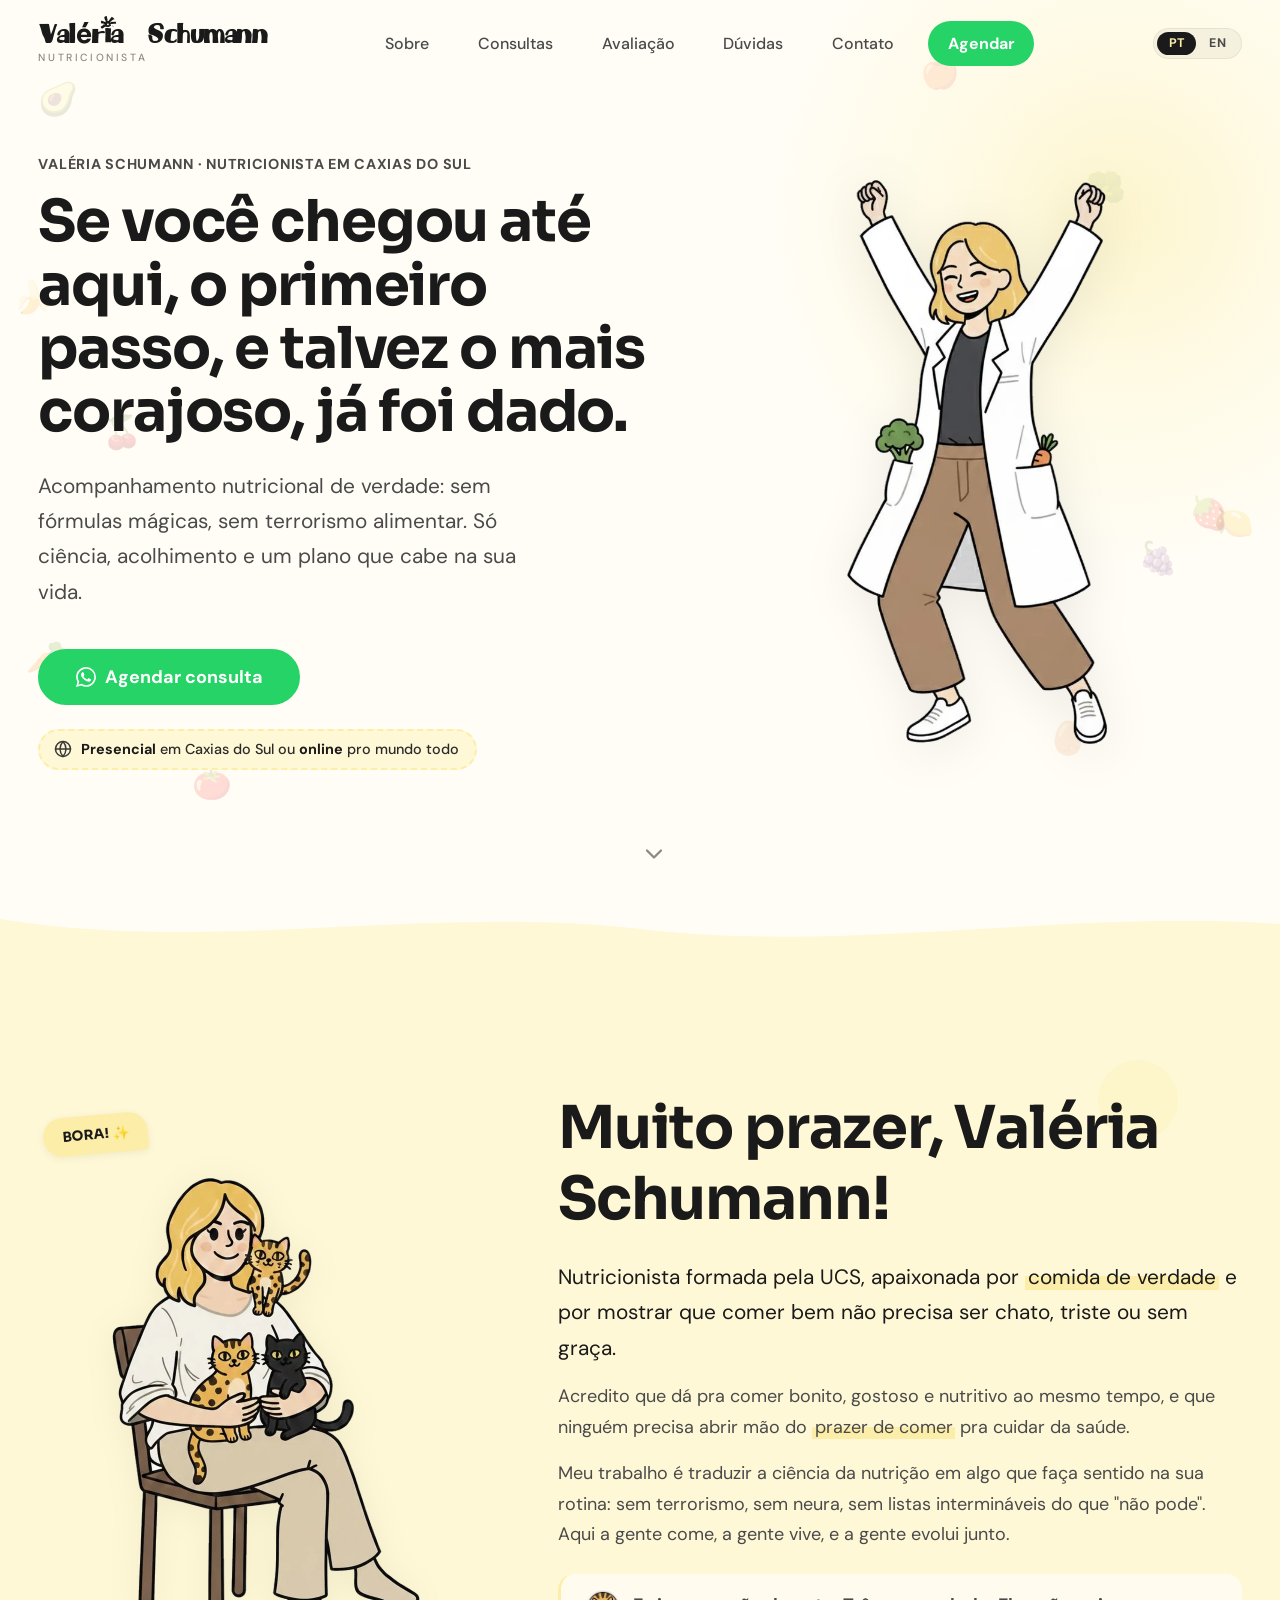
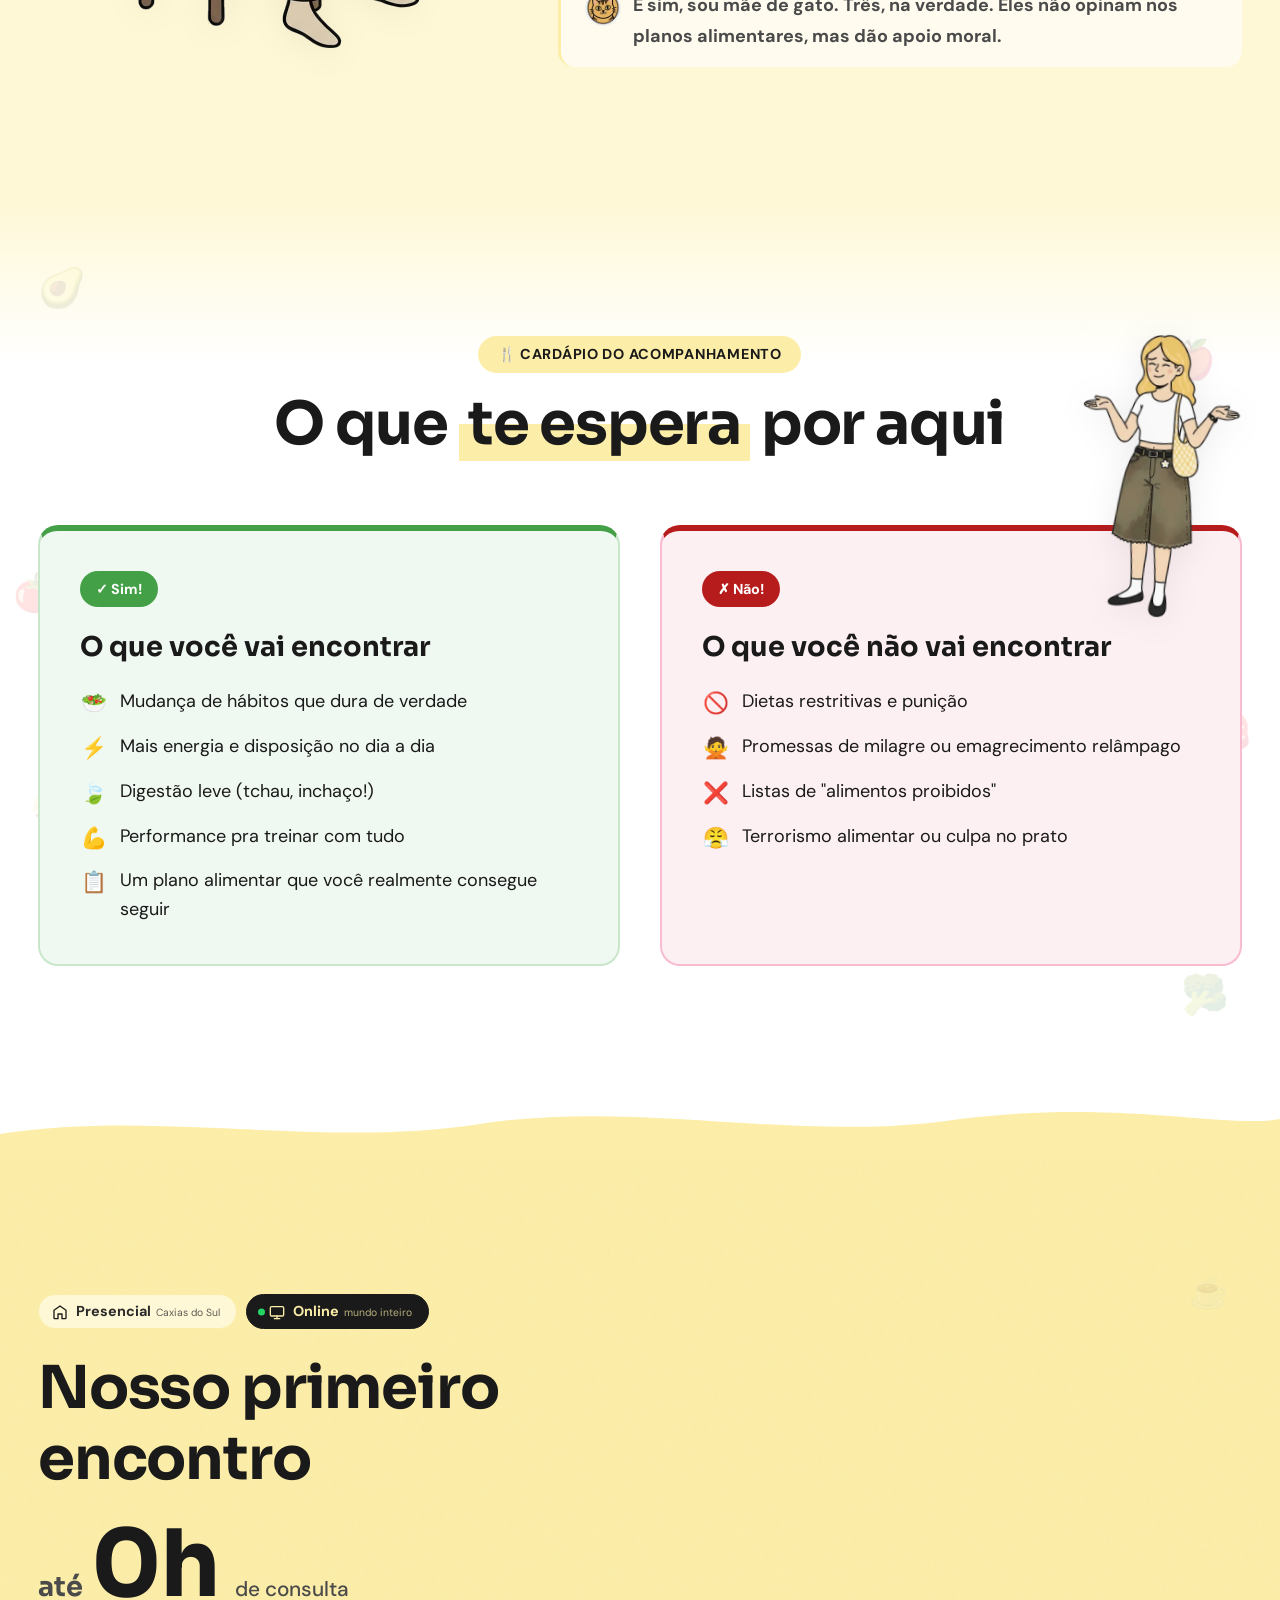
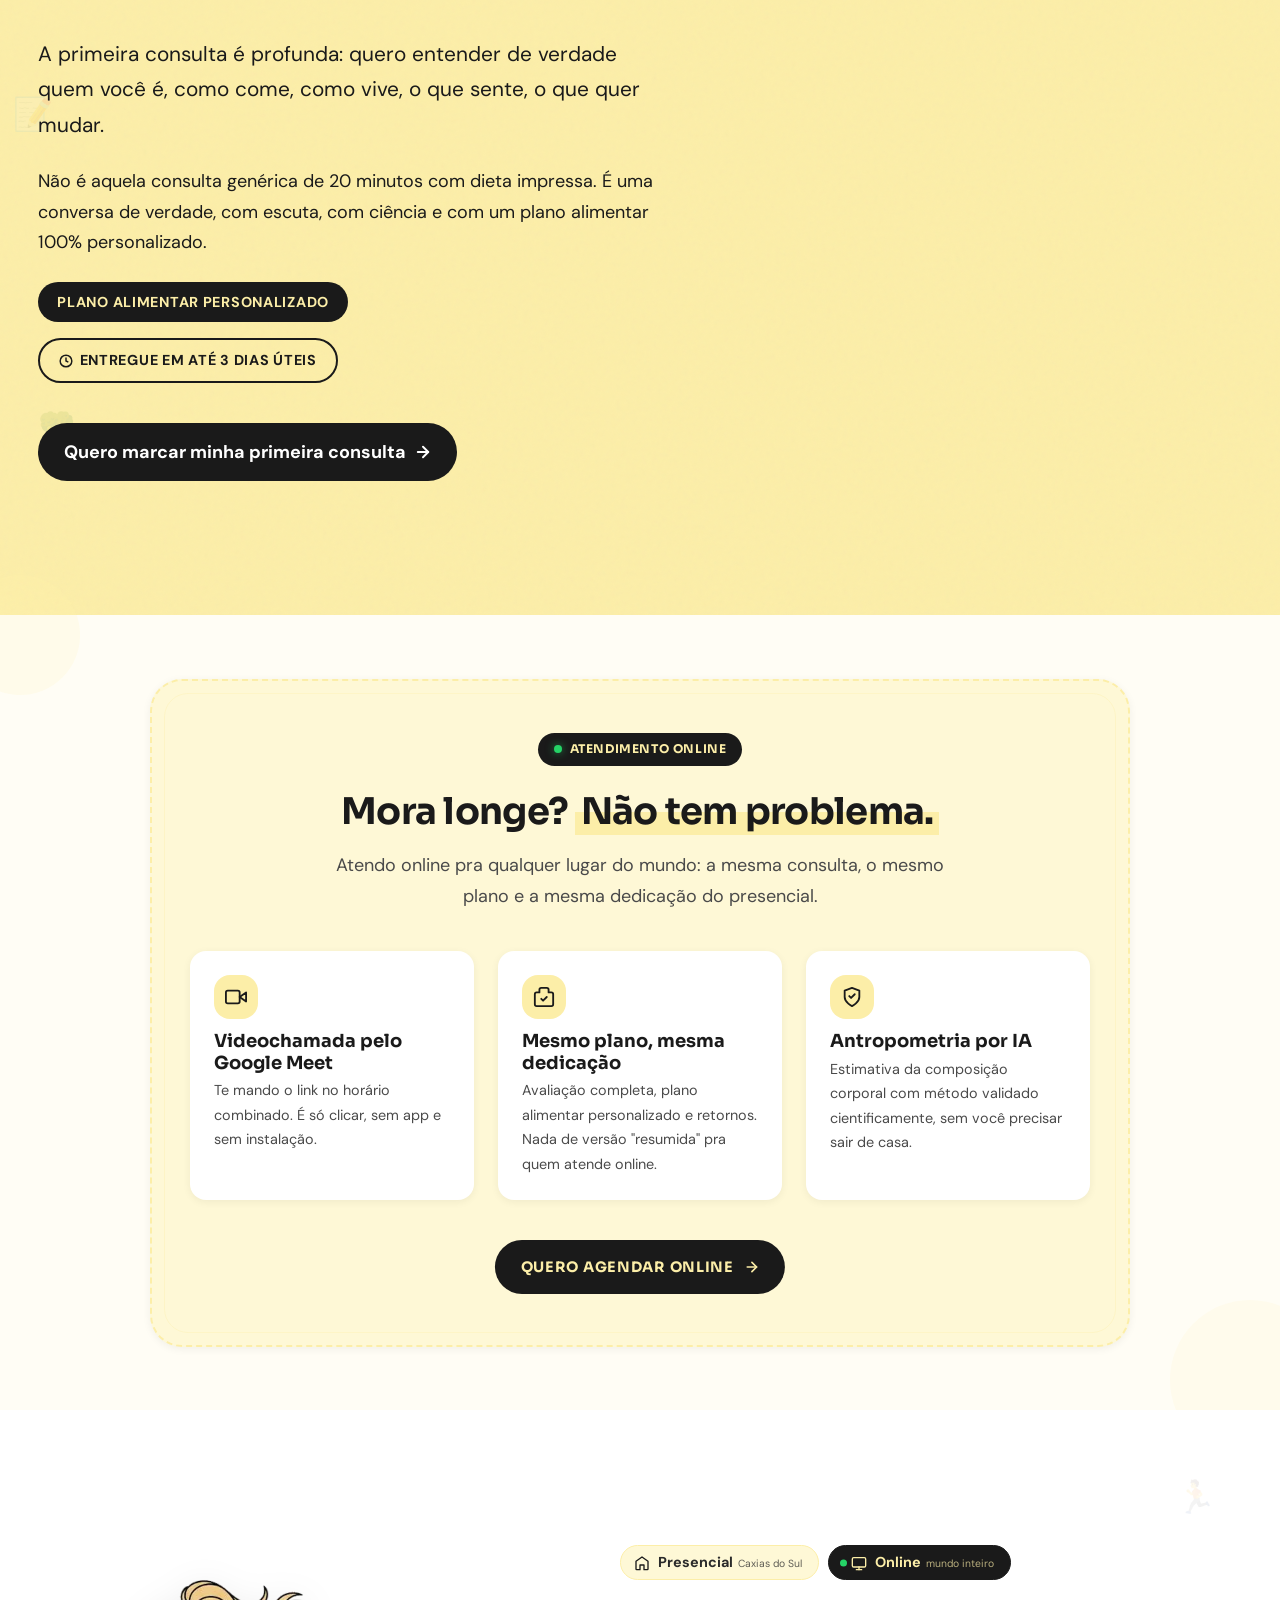
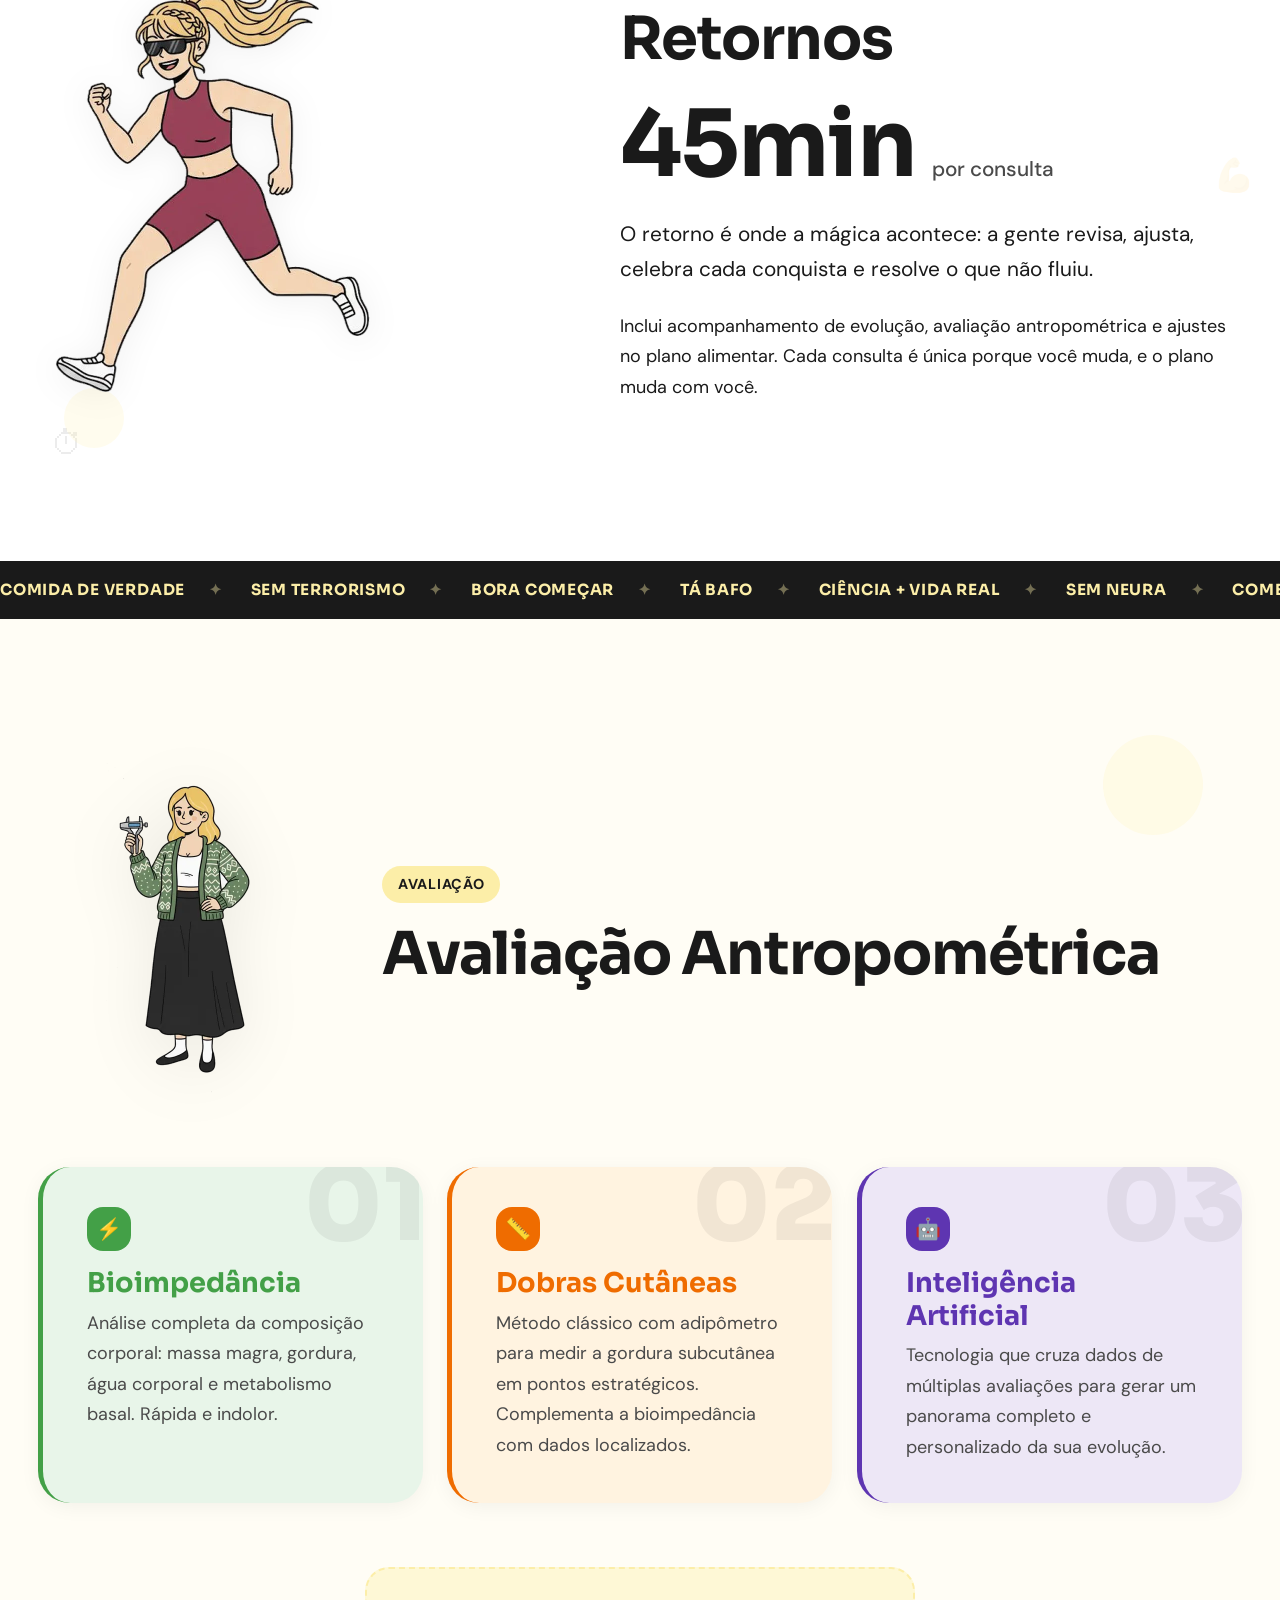
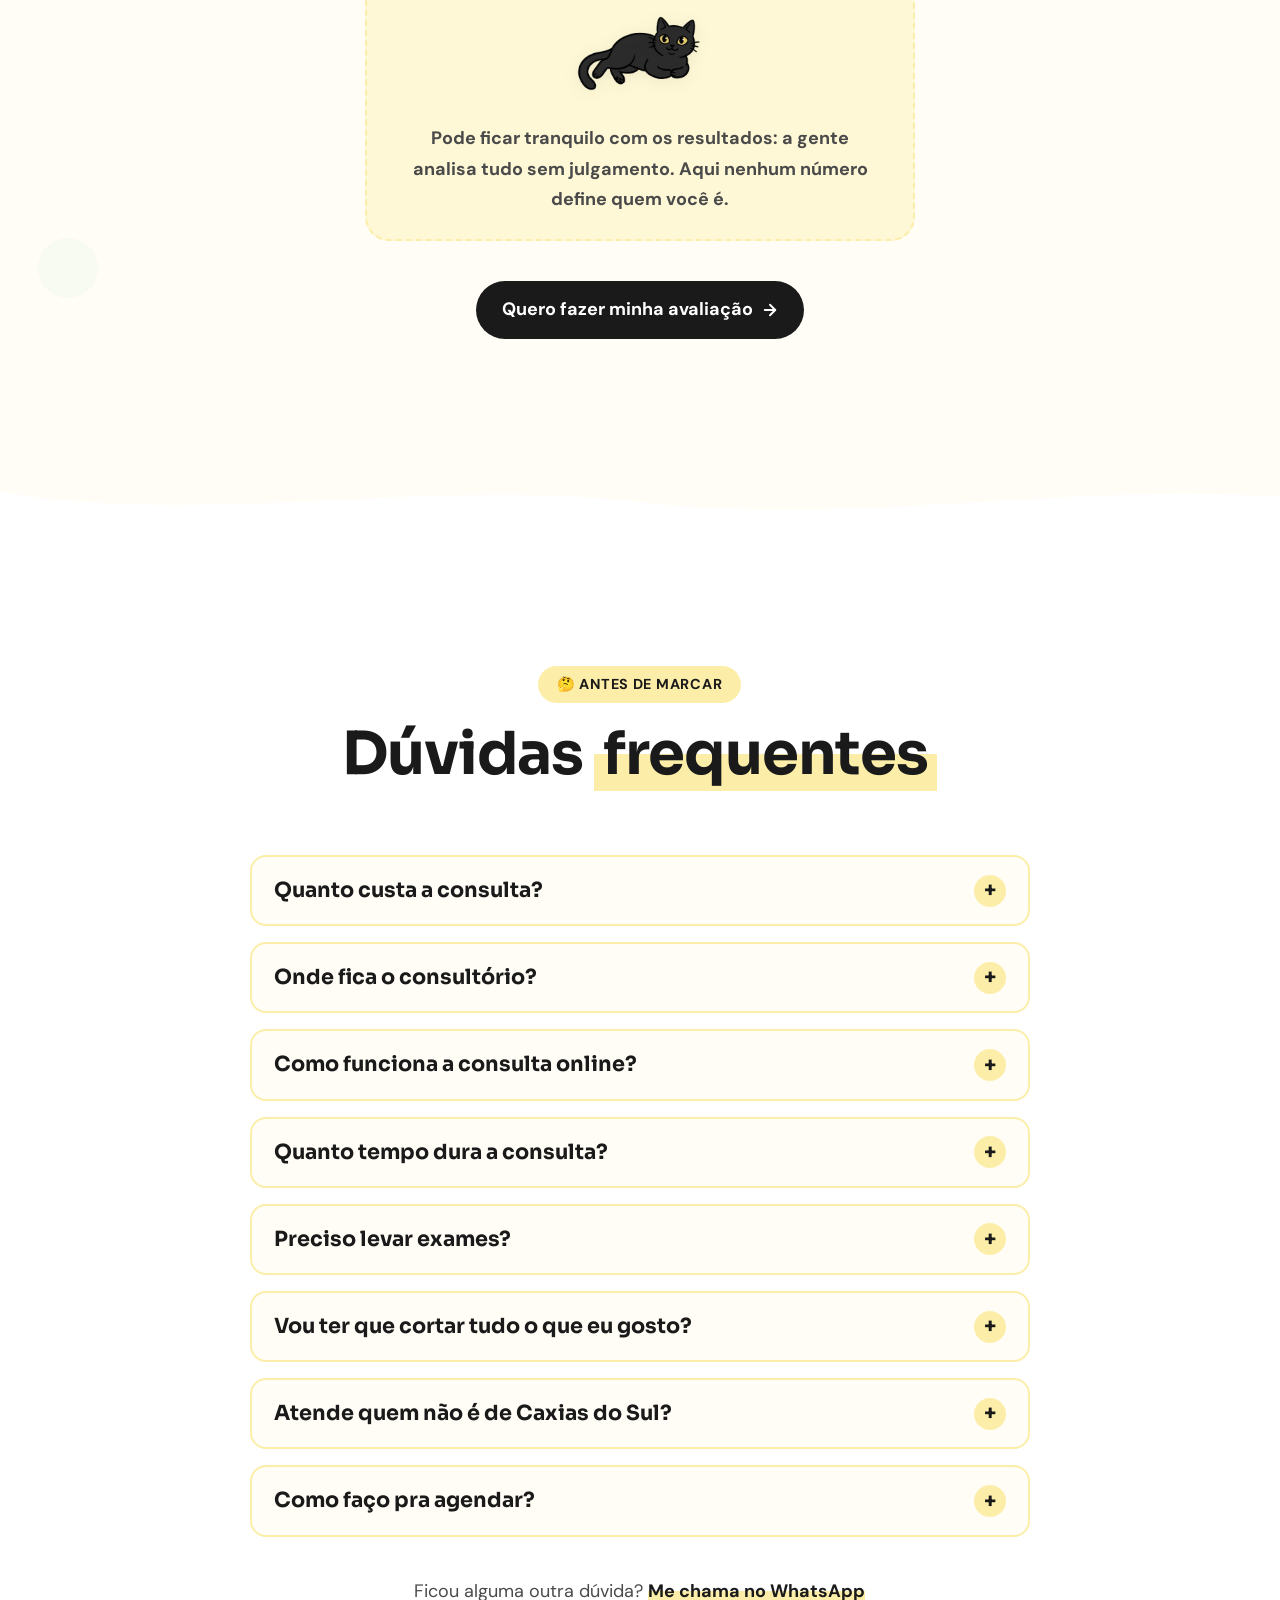
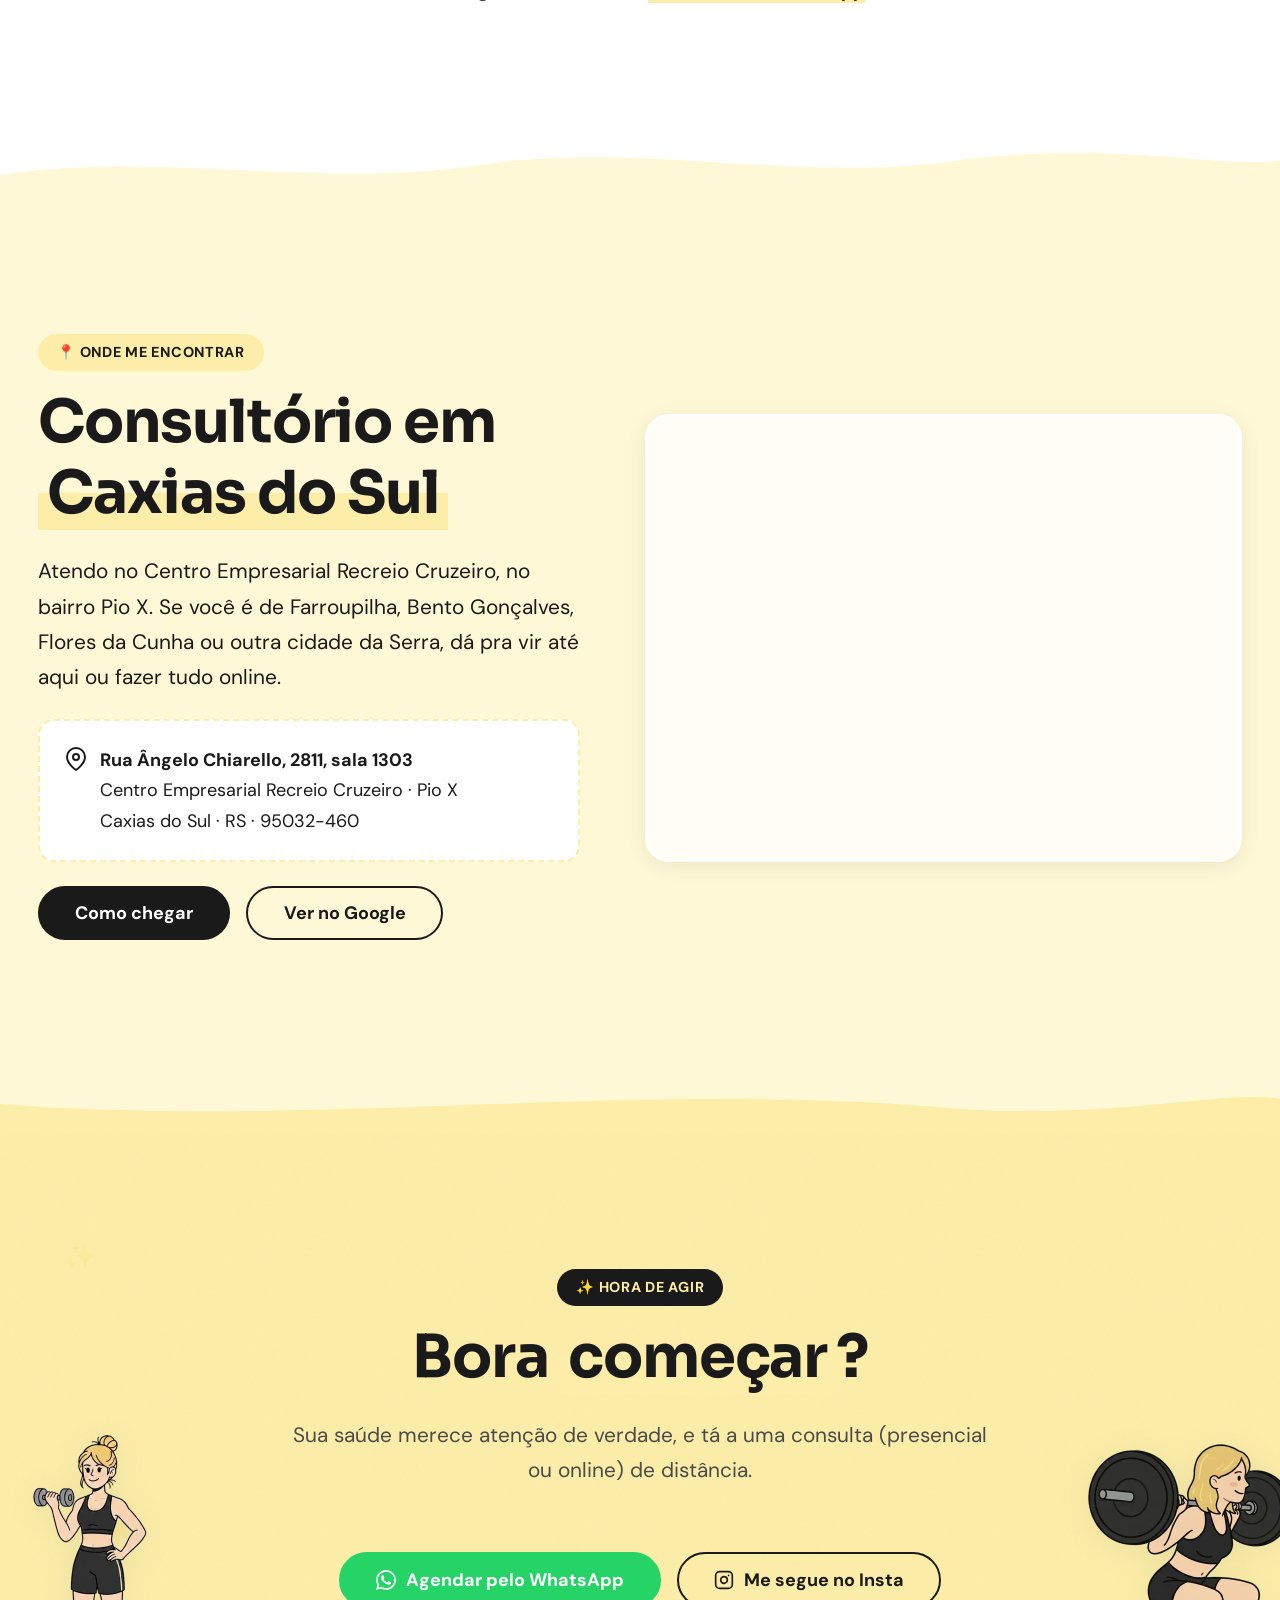
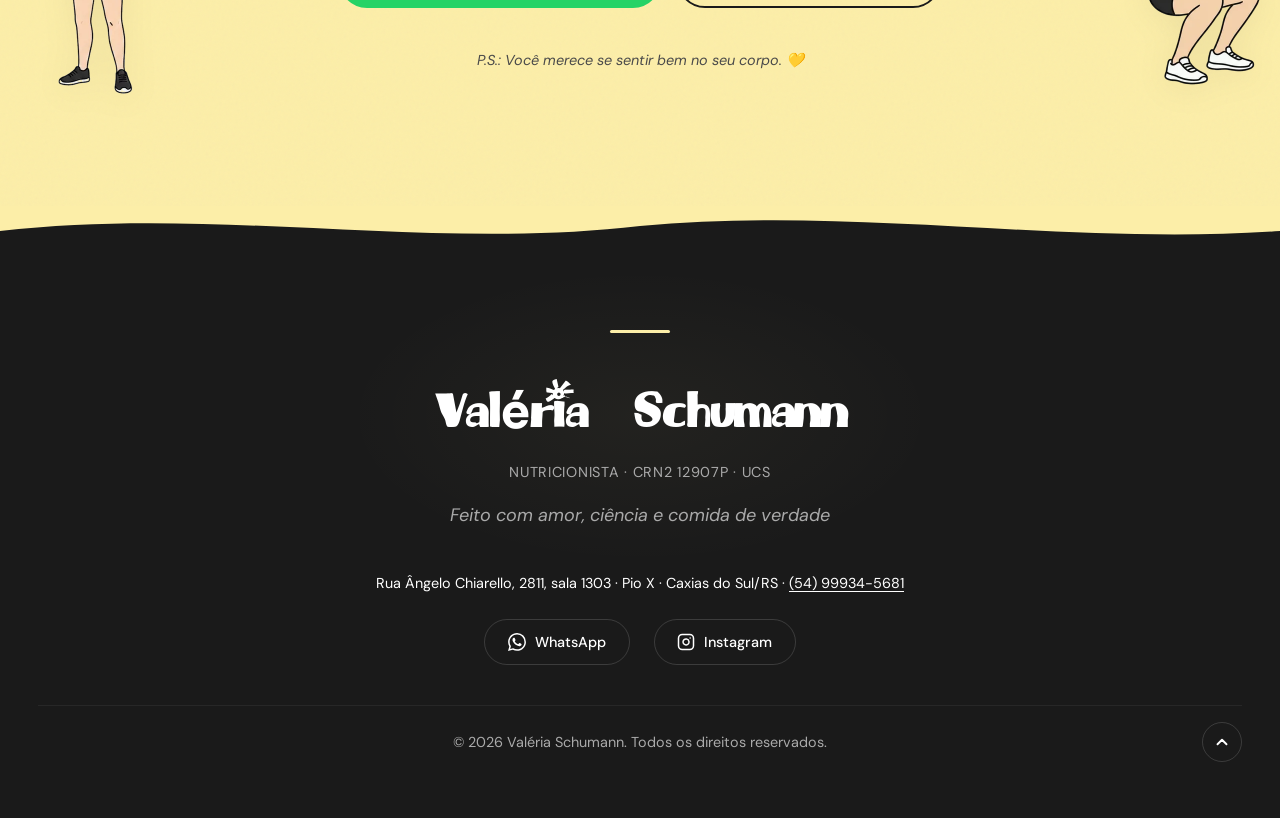
==== commit be2907b2: "feat: SEO local, FAQ, localização e tracking de leads - H1 com "Nutricionista em Caxias do Sul", end" ====
--- a/index.html
+++ b/index.html
@@ -3,7 +3,7 @@
 <head>
   <meta charset="UTF-8">
   <meta name="viewport" content="width=device-width, initial-scale=1.0, viewport-fit=cover">
-  <meta name="description" content="Valéria Schumann — Nutricionista em Caxias do Sul. Acompanhamento nutricional personalizado, sem restrições absurdas, com ciência e comida de verdade.">
+  <meta name="description" content="Nutricionista em Caxias do Sul (bairro Pio X) e online. Acompanhamento nutricional personalizado, sem dieta restritiva, com ciência e comida de verdade. Agende pelo WhatsApp.">
   <meta name="theme-color" content="#fffdf5">
   <meta name="robots" content="index, follow">
   <meta name="author" content="Valéria Schumann">
@@ -15,21 +15,25 @@
   <link rel="alternate" hreflang="x-default" href="https://valeriaschumann.com.br/">
 
   <!-- Open Graph -->
-  <meta property="og:title" content="Valéria Schumann — Nutricionista">
-  <meta property="og:description" content="Acompanhamento nutricional personalizado em Caxias do Sul. Ciência + comida de verdade.">
+  <meta property="og:title" content="Valéria Schumann | Nutricionista em Caxias do Sul">
+  <meta property="og:description" content="Acompanhamento nutricional personalizado, presencial em Caxias do Sul ou online. Ciência + comida de verdade.">
   <meta property="og:type" content="website">
   <meta property="og:url" content="https://valeriaschumann.com.br/">
-  <meta property="og:image" content="https://valeriaschumann.com.br/assets/images/anthropometric-calipers.png">
+  <meta property="og:image" content="https://valeriaschumann.com.br/assets/images/og-cover.png">
+  <meta property="og:image:width" content="1200">
+  <meta property="og:image:height" content="630">
+  <meta property="og:image:alt" content="Valéria Schumann, nutricionista em Caxias do Sul">
   <meta property="og:locale" content="pt_BR">
-  <meta property="og:site_name" content="Valéria Schumann — Nutricionista">
+  <meta property="og:locale:alternate" content="en_US">
+  <meta property="og:site_name" content="Valéria Schumann | Nutricionista">
 
   <!-- Twitter Card -->
   <meta name="twitter:card" content="summary_large_image">
-  <meta name="twitter:title" content="Valéria Schumann — Nutricionista">
-  <meta name="twitter:description" content="Acompanhamento nutricional personalizado em Caxias do Sul. Ciência + comida de verdade.">
-  <meta name="twitter:image" content="https://valeriaschumann.com.br/assets/images/anthropometric-calipers.png">
-
-  <title>Valéria Schumann — Nutricionista em Caxias do Sul</title>
+  <meta name="twitter:title" content="Valéria Schumann | Nutricionista em Caxias do Sul">
+  <meta name="twitter:description" content="Acompanhamento nutricional personalizado, presencial em Caxias do Sul ou online. Ciência + comida de verdade.">
+  <meta name="twitter:image" content="https://valeriaschumann.com.br/assets/images/og-cover.png">
+
+  <title>Valéria Schumann | Nutricionista em Caxias do Sul</title>
 
   <!-- Google Analytics 4 -->
   <script async src="https://www.googletagmanager.com/gtag/js?id=G-0MT8F76G0W"></script>
@@ -40,49 +44,142 @@
     gtag('config', 'G-0MT8F76G0W');
   </script>
 
-  <!-- Structured Data — Local Business -->
+  <!-- Structured Data — Local Business + Person -->
   <script type="application/ld+json">
   {
     "@context": "https://schema.org",
-    "@type": "HealthBusiness",
-    "name": "Valéria Schumann — Nutricionista",
-    "url": "https://valeriaschumann.com.br",
-    "logo": "https://valeriaschumann.com.br/apple-touch-icon.png",
-    "image": "https://valeriaschumann.com.br/assets/images/anthropometric-calipers.png",
-    "description": "Acompanhamento nutricional personalizado em Caxias do Sul. Ciência + comida de verdade.",
-    "telephone": "+55-54-99934-5681",
-    "address": {
-      "@type": "PostalAddress",
-      "addressLocality": "Caxias do Sul",
-      "addressRegion": "RS",
-      "addressCountry": "BR"
+    "@graph": [
+      {
+        "@type": ["MedicalBusiness", "LocalBusiness"],
+        "@id": "https://valeriaschumann.com.br/#business",
+        "name": "Valéria Schumann | Nutricionista",
+        "url": "https://valeriaschumann.com.br/",
+        "logo": "https://valeriaschumann.com.br/apple-touch-icon.png",
+        "image": "https://valeriaschumann.com.br/assets/images/og-cover.png",
+        "description": "Nutricionista em Caxias do Sul. Acompanhamento nutricional personalizado, presencial ou online, sem dieta restritiva.",
+        "medicalSpecialty": "DietNutrition",
+        "telephone": "+55-54-99934-5681",
+        "address": {
+          "@type": "PostalAddress",
+          "streetAddress": "Rua Ângelo Chiarello, 2811, sala 1303, Centro Empresarial Recreio Cruzeiro",
+          "addressLocality": "Caxias do Sul",
+          "addressRegion": "RS",
+          "postalCode": "95032-460",
+          "addressCountry": "BR"
+        },
+        "areaServed": [
+          { "@type": "City", "name": "Caxias do Sul" },
+          { "@type": "AdministrativeArea", "name": "Serra Gaúcha" },
+          { "@type": "Country", "name": "Brasil" }
+        ],
+        "availableService": [
+          { "@type": "MedicalTherapy", "name": "Consulta nutricional presencial" },
+          { "@type": "MedicalTherapy", "name": "Consulta nutricional online" },
+          { "@type": "MedicalTest", "name": "Avaliação antropométrica e bioimpedância" }
+        ],
+        "priceRange": "$$",
+        "openingHoursSpecification": {
+          "@type": "OpeningHoursSpecification",
+          "dayOfWeek": ["Monday","Tuesday","Wednesday","Thursday","Friday"],
+          "opens": "08:00",
+          "closes": "18:00"
+        },
+        "sameAs": [
+          "https://www.instagram.com/valeria_schumann/"
+        ],
+        "founder": { "@id": "https://valeriaschumann.com.br/#valeria" }
+      },
+      {
+        "@type": "Person",
+        "@id": "https://valeriaschumann.com.br/#valeria",
+        "name": "Valéria Schumann",
+        "jobTitle": "Nutricionista",
+        "identifier": "CRN2 12907P",
+        "worksFor": { "@id": "https://valeriaschumann.com.br/#business" },
+        "alumniOf": {
+          "@type": "CollegeOrUniversity",
+          "name": "Universidade de Caxias do Sul (UCS)"
+        },
+        "sameAs": [
+          "https://www.instagram.com/valeria_schumann/"
+        ]
+      }
+    ]
+  }
+  </script>
+
+  <!-- Structured Data — FAQ (espelha a seção #duvidas) -->
+  <script type="application/ld+json">
+{
+  "@context": "https://schema.org",
+  "@type": "FAQPage",
+  "mainEntity": [
+    {
+      "@type": "Question",
+      "name": "Quanto custa a consulta?",
+      "acceptedAnswer": {
+        "@type": "Answer",
+        "text": "O valor é o mesmo no presencial e no online. O que muda é se você prefere consulta avulsa ou um pacote de acompanhamento. Me chama no WhatsApp que te passo os valores e as formas de pagamento, sem compromisso."
+      }
     },
-    "geo": {
-      "@type": "GeoCoordinates",
-      "latitude": -29.1685,
-      "longitude": -51.1794
+    {
+      "@type": "Question",
+      "name": "Onde fica o consultório?",
+      "acceptedAnswer": {
+        "@type": "Answer",
+        "text": "Na Rua Ângelo Chiarello, 2811, sala 1303 (Centro Empresarial Recreio Cruzeiro), bairro Pio X, em Caxias do Sul. Se preferir, também atendo online."
+      }
     },
-    "priceRange": "$$",
-    "openingHoursSpecification": {
-      "@type": "OpeningHoursSpecification",
-      "dayOfWeek": ["Monday","Tuesday","Wednesday","Thursday","Friday"],
-      "opens": "08:00",
-      "closes": "18:00"
+    {
+      "@type": "Question",
+      "name": "Como funciona a consulta online?",
+      "acceptedAnswer": {
+        "@type": "Answer",
+        "text": "É por videochamada no Google Meet: te mando o link no horário combinado, sem precisar instalar nada. A consulta é a mesma do presencial, e o plano alimentar personalizado chega em até 3 dias úteis."
+      }
     },
-    "sameAs": [
-      "https://www.instagram.com/valeria_schumann/"
-    ],
-    "founder": {
-      "@type": "Person",
-      "name": "Valéria Schumann",
-      "jobTitle": "Nutricionista",
-      "identifier": "CRN2 12907P",
-      "alumniOf": {
-        "@type": "CollegeOrUniversity",
-        "name": "Universidade de Caxias do Sul (UCS)"
+    {
+      "@type": "Question",
+      "name": "Quanto tempo dura a consulta?",
+      "acceptedAnswer": {
+        "@type": "Answer",
+        "text": "A primeira consulta dura até 2 horas, porque quero entender sua rotina, seu histórico e seus objetivos com calma. Os retornos duram cerca de 45 minutos."
+      }
+    },
+    {
+      "@type": "Question",
+      "name": "Preciso levar exames?",
+      "acceptedAnswer": {
+        "@type": "Answer",
+        "text": "Se você tiver exames de sangue recentes, leva (ou me manda antes) que eu analiso junto. Se não tiver, tudo bem: a gente vê na consulta se vale a pena pedir algum."
+      }
+    },
+    {
+      "@type": "Question",
+      "name": "Vou ter que cortar tudo o que eu gosto?",
+      "acceptedAnswer": {
+        "@type": "Answer",
+        "text": "Não! Aqui não tem lista de alimentos proibidos nem dieta restritiva. O plano é montado em cima da sua rotina e do que você gosta de comer, pra ser algo que você consegue manter de verdade."
+      }
+    },
+    {
+      "@type": "Question",
+      "name": "Atende quem não é de Caxias do Sul?",
+      "acceptedAnswer": {
+        "@type": "Answer",
+        "text": "Sim! Quem é da Serra Gaúcha (Farroupilha, Bento Gonçalves, Flores da Cunha…) pode vir até o consultório, e quem mora em qualquer outro lugar do Brasil ou do mundo pode fazer o acompanhamento online."
+      }
+    },
+    {
+      "@type": "Question",
+      "name": "Como faço pra agendar?",
+      "acceptedAnswer": {
+        "@type": "Answer",
+        "text": "É só me chamar no WhatsApp: (54) 99934-5681. Te respondo por lá, tiro suas dúvidas e a gente combina o melhor horário."
       }
     }
-  }
+  ]
+}
   </script>
 
   <!-- Favicon — all platforms -->
@@ -93,7 +190,7 @@
   <link rel="manifest" href="site.webmanifest">
 
   <!-- Preload LCP image -->
-  <link rel="preload" as="image" href="assets/images/hero-labcoat.png">
+  <link rel="preload" as="image" type="image/webp" href="assets/images/hero-labcoat.webp" imagesrcset="assets/images/hero-labcoat-400.webp 400w, assets/images/hero-labcoat.webp 800w" imagesizes="(max-width: 767px) 200px, 480px">
 
   <!-- Google Fonts: DM Sans -->
   <link rel="preconnect" href="https://fonts.googleapis.com">
@@ -130,7 +227,9 @@
         <a href="#sobre">Sobre</a>
         <a href="#consultas">Consultas</a>
         <a href="#avaliacao">Avaliação</a>
+        <a href="#duvidas">Dúvidas</a>
         <a href="#contato">Contato</a>
+        <a href="https://wa.me/5554999345681?text=Ol%C3%A1%2C%20Val%21%20Vi%20seu%20site%20e%20gostaria%20de%20agendar%20uma%20consulta." class="navbar__cta" data-whatsapp="Olá, Val! Vi seu site e gostaria de agendar uma consulta." data-location="navbar" target="_blank" rel="noopener noreferrer">Agendar</a>
       </div>
 
       <div class="lang-switch" role="group" aria-label="Idioma / Language">
@@ -150,7 +249,9 @@
       <a href="#sobre">Sobre</a>
       <a href="#consultas">Consultas</a>
       <a href="#avaliacao">Avaliação</a>
+      <a href="#duvidas">Dúvidas</a>
       <a href="#contato">Contato</a>
+      <a href="https://wa.me/5554999345681?text=Ol%C3%A1%2C%20Val%21%20Vi%20seu%20site%20e%20gostaria%20de%20agendar%20uma%20consulta." class="btn btn--whatsapp navbar__overlay-cta" data-whatsapp="Olá, Val! Vi seu site e gostaria de agendar uma consulta." data-location="mobile_menu" target="_blank" rel="noopener noreferrer">Agendar pelo WhatsApp</a>
     </div>
   </nav>
 
@@ -176,11 +277,11 @@
     <div class="container">
       <div class="hero__grid">
         <div class="hero__text">
-          <h1 class="text-hero hero__headline">Se você chegou até aqui, o primeiro passo — e talvez o mais corajoso — já foi dado.</h1>
+          <h1 class="text-hero hero__headline"><span class="hero__eyebrow">Valéria Schumann · Nutricionista em Caxias do Sul</span>Se você chegou até aqui, o primeiro passo, e talvez o mais corajoso, já foi dado.</h1>
           <p class="hero__subtitle">Acompanhamento nutricional de verdade: sem fórmulas mágicas, sem terrorismo alimentar. Só ciência, acolhimento e um plano que cabe na sua vida.</p>
           <div class="hero__cta">
-            <a href="#" class="btn btn--primary" data-whatsapp="Olá, Val! Gostaria de agendar uma consulta.">
-              <svg aria-hidden="true" viewBox="0 0 24 24" fill="none" stroke="currentColor" stroke-width="2" stroke-linecap="round" stroke-linejoin="round"><path d="M22 16.92v3a2 2 0 0 1-2.18 2 19.79 19.79 0 0 1-8.63-3.07 19.5 19.5 0 0 1-6-6 19.79 19.79 0 0 1-3.07-8.67A2 2 0 0 1 4.11 2h3a2 2 0 0 1 2 1.72 12.84 12.84 0 0 0 .7 2.81 2 2 0 0 1-.45 2.11L8.09 9.91a16 16 0 0 0 6 6l1.27-1.27a2 2 0 0 1 2.11-.45 12.84 12.84 0 0 0 2.81.7A2 2 0 0 1 22 16.92z"/></svg>
+            <a href="https://wa.me/5554999345681?text=Ol%C3%A1%2C%20Val%21%20Vi%20seu%20site%20e%20gostaria%20de%20agendar%20uma%20consulta." class="btn btn--whatsapp" data-whatsapp="Olá, Val! Vi seu site e gostaria de agendar uma consulta." data-location="hero" target="_blank" rel="noopener noreferrer">
+              <svg aria-hidden="true" viewBox="0 0 24 24" fill="currentColor"><path d="M17.472 14.382c-.297-.149-1.758-.867-2.03-.967-.273-.099-.471-.148-.67.15-.197.297-.767.966-.94 1.164-.173.199-.347.223-.644.075-.297-.15-1.255-.463-2.39-1.475-.883-.788-1.48-1.761-1.653-2.059-.173-.297-.018-.458.13-.606.134-.133.298-.347.446-.52.149-.174.198-.298.298-.497.099-.198.05-.371-.025-.52-.075-.149-.669-1.612-.916-2.207-.242-.579-.487-.5-.669-.51-.173-.008-.371-.01-.57-.01-.198 0-.52.074-.792.372-.272.297-1.04 1.016-1.04 2.479 0 1.462 1.065 2.875 1.213 3.074.149.198 2.096 3.2 5.077 4.487.709.306 1.262.489 1.694.625.712.227 1.36.195 1.871.118.571-.085 1.758-.719 2.006-1.413.248-.694.248-1.289.173-1.413-.074-.124-.272-.198-.57-.347m-5.421 7.403h-.004a9.87 9.87 0 01-5.031-1.378l-.361-.214-3.741.982.998-3.648-.235-.374a9.86 9.86 0 01-1.51-5.26c.001-5.45 4.436-9.884 9.888-9.884 2.64 0 5.122 1.03 6.988 2.898a9.825 9.825 0 012.893 6.994c-.003 5.45-4.437 9.884-9.885 9.884m8.413-18.297A11.815 11.815 0 0012.05 0C5.495 0 .16 5.335.157 11.892c0 2.096.547 4.142 1.588 5.945L.057 24l6.305-1.654a11.882 11.882 0 005.683 1.448h.005c6.554 0 11.89-5.335 11.893-11.893a11.821 11.821 0 00-3.48-8.413z"/></svg>
               Agendar consulta
             </a>
           </div>
@@ -190,7 +291,7 @@
           </p>
         </div>
         <div class="hero__illus">
-          <img src="assets/images/hero-labcoat.png" alt="Valéria comemorando de jaleco com brócolis e cenoura nos bolsos" width="460" height="680">
+          <picture><source type="image/webp" srcset="assets/images/hero-labcoat-400.webp 400w, assets/images/hero-labcoat.webp 800w" sizes="(max-width: 767px) 200px, 480px"><img fetchpriority="high" src="assets/images/hero-labcoat.png" alt="Valéria comemorando de jaleco com brócolis e cenoura nos bolsos" width="460" height="680"></picture>
         </div>
       </div>
 
@@ -214,16 +315,16 @@
       <div class="about__grid">
         <div class="about__illus-wrap reveal-left">
           <span class="about__speech-bubble" aria-hidden="true">Bora! &#10024;</span>
-          <img class="about__illus-main" src="assets/images/about-cats.png" alt="Valéria sentada com seus três gatos" loading="lazy" width="460" height="700">
+          <picture><source type="image/webp" srcset="assets/images/about-cats.webp"><img class="about__illus-main" src="assets/images/about-cats.png" alt="Valéria sentada com seus três gatos" loading="lazy" width="460" height="700"></picture>
           <!-- welcome-shrug moved to cards section -->
         </div>
         <div class="about__text reveal-right stagger">
           <h2 class="h1 mb-md">Muito prazer, Valéria Schumann!</h2>
           <p>Nutricionista formada pela UCS, apaixonada por <span class="highlight">comida de verdade</span> e por mostrar que comer bem não precisa ser chato, triste ou sem graça.</p>
-          <p>Acredito que dá pra comer bonito, gostoso e nutritivo ao mesmo tempo — e que ninguém precisa abrir mão do <span class="highlight">prazer de comer</span> pra cuidar da saúde.</p>
-          <p>Meu trabalho é traduzir a ciência da nutrição em algo que faça sentido na sua rotina — sem terrorismo, sem neura, sem listas intermináveis do que "não pode". Aqui a gente come, a gente vive, e a gente evolui junto.</p>
+          <p>Acredito que dá pra comer bonito, gostoso e nutritivo ao mesmo tempo, e que ninguém precisa abrir mão do <span class="highlight">prazer de comer</span> pra cuidar da saúde.</p>
+          <p>Meu trabalho é traduzir a ciência da nutrição em algo que faça sentido na sua rotina: sem terrorismo, sem neura, sem listas intermináveis do que "não pode". Aqui a gente come, a gente vive, e a gente evolui junto.</p>
           <div class="about__cat-callout">
-            <img class="about__cat-callout-icon" src="assets/images/cat-quote.png" alt="" aria-hidden="true" width="40" height="40" loading="lazy">
+            <picture><source type="image/webp" srcset="assets/images/cat-quote.webp"><img class="about__cat-callout-icon" src="assets/images/cat-quote.png" alt="" aria-hidden="true" width="40" height="40" loading="lazy"></picture>
             <p>E sim, sou mãe de gato. Três, na verdade. Eles não opinam nos planos alimentares, mas dão apoio moral.</p>
           </div>
         </div>
@@ -251,7 +352,7 @@
 
       <div class="cards-section__grid">
         <!-- Decorative shrug illustration -->
-        <img class="cards-section__shrug" src="assets/images/welcome-shrug.png" alt="" aria-hidden="true" loading="lazy" width="200" height="340">
+        <picture><source type="image/webp" srcset="assets/images/welcome-shrug.webp"><img class="cards-section__shrug" src="assets/images/welcome-shrug.png" alt="" aria-hidden="true" loading="lazy" width="200" height="340"></picture>
 
         <!-- Yes card -->
         <div class="menu-card menu-card--yes reveal-left">
@@ -319,7 +420,7 @@
           </div>
 
           <p class="text-lg mb-md">A primeira consulta é profunda: quero entender de verdade quem você é, como come, como vive, o que sente, o que quer mudar.</p>
-          <p class="mb-md">Não é aquela consulta genérica de 20 minutos com dieta impressa. É uma conversa de verdade — com escuta, com ciência, e com um plano alimentar 100% personalizado.</p>
+          <p class="mb-md">Não é aquela consulta genérica de 20 minutos com dieta impressa. É uma conversa de verdade, com escuta, com ciência e com um plano alimentar 100% personalizado.</p>
 
           <div class="flex flex-gap-sm flex-wrap stagger">
             <span class="badge badge--dark">Plano alimentar personalizado</span>
@@ -328,10 +429,13 @@
               Entregue em até 3 dias úteis
             </span>
           </div>
+
+          <a href="https://wa.me/5554999345681?text=Ol%C3%A1%2C%20Val%21%20Vi%20seu%20site%20e%20quero%20marcar%20minha%20primeira%20consulta." class="inline-cta" data-whatsapp="Olá, Val! Vi seu site e quero marcar minha primeira consulta." data-location="consultas" target="_blank" rel="noopener noreferrer">Quero marcar minha primeira consulta
+            <svg aria-hidden="true" viewBox="0 0 24 24" fill="none" stroke="currentColor" stroke-width="2.5" stroke-linecap="round" stroke-linejoin="round"><line x1="5" y1="12" x2="19" y2="12"/><polyline points="12 5 19 12 12 19"/></svg></a>
         </div>
 
         <div class="consultation__illus reveal-scale">
-          <img src="assets/images/consultation-laptop.png" alt="Valéria no laptop preparando seu plano alimentar" loading="lazy" width="460" height="660">
+          <picture><source type="image/webp" srcset="assets/images/consultation-laptop.webp"><img src="assets/images/consultation-laptop.png" alt="Valéria no laptop preparando seu plano alimentar" loading="lazy" width="460" height="660"></picture>
         </div>
       </div>
     </div>
@@ -339,7 +443,7 @@
 
 
   <!-- ====== ONLINE CALLOUT ====== -->
-  <aside class="online-callout" aria-labelledby="online-callout-title">
+  <aside class="online-callout" id="online" aria-labelledby="online-callout-title">
     <div class="container">
       <div class="online-callout__card reveal-up">
         <div class="online-callout__header">
@@ -348,7 +452,7 @@
             Atendimento online
           </span>
           <h3 id="online-callout-title" class="online-callout__title">Mora longe? <span class="highlight">Não tem problema.</span></h3>
-          <p class="online-callout__lede">Atendo online pra qualquer lugar do mundo — a mesma consulta, o mesmo plano e a mesma dedicação do presencial.</p>
+          <p class="online-callout__lede">Atendo online pra qualquer lugar do mundo: a mesma consulta, o mesmo plano e a mesma dedicação do presencial.</p>
         </div>
         <ul class="online-callout__list stagger">
           <li class="online-callout__item">
@@ -357,7 +461,7 @@
             </span>
             <div class="online-callout__item-text">
               <strong>Videochamada pelo Google Meet</strong>
-              <p>Te mando o link no horário combinado. É só clicar — sem app, sem instalação.</p>
+              <p>Te mando o link no horário combinado. É só clicar, sem app e sem instalação.</p>
             </div>
           </li>
           <li class="online-callout__item">
@@ -366,7 +470,7 @@
             </span>
             <div class="online-callout__item-text">
               <strong>Mesmo plano, mesma dedicação</strong>
-              <p>Avaliação completa, plano alimentar personalizado e retornos — nada de versão "resumida" pra quem atende online.</p>
+              <p>Avaliação completa, plano alimentar personalizado e retornos. Nada de versão "resumida" pra quem atende online.</p>
             </div>
           </li>
           <li class="online-callout__item">
@@ -375,11 +479,11 @@
             </span>
             <div class="online-callout__item-text">
               <strong>Antropometria por IA</strong>
-              <p>Validação científica e mesma precisão do presencial, sem você precisar sair de casa. <strong class="online-callout__emphasis">100% segura.</strong></p>
+              <p>Estimativa da composição corporal com método validado cientificamente, sem você precisar sair de casa.</p>
             </div>
           </li>
         </ul>
-        <a href="#" class="online-callout__cta" data-whatsapp="Olá, Val! Queria saber mais sobre o atendimento online.">
+        <a href="https://wa.me/5554999345681?text=Ol%C3%A1%2C%20Val%21%20Vi%20seu%20site%20e%20queria%20saber%20mais%20sobre%20o%20atendimento%20online." class="online-callout__cta" data-whatsapp="Olá, Val! Vi seu site e queria saber mais sobre o atendimento online." data-location="online" target="_blank" rel="noopener noreferrer">
           Quero agendar online
           <svg aria-hidden="true" viewBox="0 0 24 24" fill="none" stroke="currentColor" stroke-width="2.5" stroke-linecap="round" stroke-linejoin="round"><line x1="5" y1="12" x2="19" y2="12"/><polyline points="12 5 19 12 12 19"/></svg>
         </a>
@@ -398,7 +502,7 @@
     <div class="container">
       <div class="returns__grid">
         <div class="returns__illus reveal-left">
-          <img src="assets/images/active-running.png" alt="Valéria correndo com óculos de sol" loading="lazy" width="400" height="580">
+          <picture><source type="image/webp" srcset="assets/images/active-running.webp"><img src="assets/images/active-running.png" alt="Valéria correndo com óculos de sol" loading="lazy" width="400" height="580"></picture>
         </div>
 
         <div class="reveal-right">
@@ -421,7 +525,7 @@
           </div>
 
           <p class="text-lg mb-md">O retorno é onde a mágica acontece: a gente revisa, ajusta, celebra cada conquista e resolve o que não fluiu.</p>
-          <p class="mb-md">Inclui acompanhamento de evolução, avaliação antropométrica e ajustes no plano alimentar. Cada consulta é única porque você muda — e o plano muda com você.</p>
+          <p class="mb-md">Inclui acompanhamento de evolução, avaliação antropométrica e ajustes no plano alimentar. Cada consulta é única porque você muda, e o plano muda com você.</p>
         </div>
       </div>
     </div>
@@ -456,7 +560,7 @@
     <div class="container">
       <div class="assessment__header reveal-up">
         <div class="assessment__illus">
-          <img src="assets/images/anthropometric-calipers.png" alt="Valéria segurando adipômetro" loading="lazy" width="180" height="225">
+          <picture><source type="image/webp" srcset="assets/images/anthropometric-calipers.webp"><img src="assets/images/anthropometric-calipers.png" alt="Valéria segurando adipômetro" loading="lazy" width="180" height="225"></picture>
         </div>
         <div>
           <span class="assessment__label">Avaliação</span>
@@ -469,7 +573,7 @@
           <span class="assessment-card__num">01</span>
           <div class="assessment-card__icon" aria-hidden="true">&#9889;</div>
           <h3 class="assessment-card__title">Bioimpedância</h3>
-          <p>Análise completa da composição corporal: massa magra, gordura, água corporal e metabolismo basal. Rápida, indolor e super precisa.</p>
+          <p>Análise completa da composição corporal: massa magra, gordura, água corporal e metabolismo basal. Rápida e indolor.</p>
         </div>
 
         <div class="assessment-card assessment-card--peach reveal-up">
@@ -483,20 +587,144 @@
           <span class="assessment-card__num">03</span>
           <div class="assessment-card__icon" aria-hidden="true">&#129302;</div>
           <h3 class="assessment-card__title">Inteligência Artificial</h3>
-          <p>Tecnologia de ponta que cruza dados de múltiplas avaliações para gerar um panorama completo e personalizado da sua evolução.</p>
+          <p>Tecnologia que cruza dados de múltiplas avaliações para gerar um panorama completo e personalizado da sua evolução.</p>
         </div>
       </div>
 
       <div class="assessment__footer reveal-up">
-        <img class="assessment__cat" src="assets/images/assessment-cat.png" alt="Gato preto deitado relaxando" loading="lazy" width="200" height="160">
-        <p class="assessment__footer-text">Pode ficar tranquilo com os resultados — a gente analisa tudo sem julgamento. Aqui nenhum número define quem você é.</p>
-      </div>
-    </div>
-  </section>
-
+        <picture><source type="image/webp" srcset="assets/images/assessment-cat.webp"><img class="assessment__cat" src="assets/images/assessment-cat.png" alt="Gato preto deitado relaxando" loading="lazy" width="200" height="160"></picture>
+        <p class="assessment__footer-text">Pode ficar tranquilo com os resultados: a gente analisa tudo sem julgamento. Aqui nenhum número define quem você é.</p>
+      </div>
+
+      <div class="text-center">
+        <a href="https://wa.me/5554999345681?text=Ol%C3%A1%2C%20Val%21%20Vi%20seu%20site%20e%20quero%20saber%20mais%20sobre%20a%20avalia%C3%A7%C3%A3o%20antropom%C3%A9trica." class="inline-cta" data-whatsapp="Olá, Val! Vi seu site e quero saber mais sobre a avaliação antropométrica." data-location="avaliacao" target="_blank" rel="noopener noreferrer">Quero fazer minha avaliação
+          <svg aria-hidden="true" viewBox="0 0 24 24" fill="none" stroke="currentColor" stroke-width="2.5" stroke-linecap="round" stroke-linejoin="round"><line x1="5" y1="12" x2="19" y2="12"/><polyline points="12 5 19 12 12 19"/></svg></a>
+      </div>
+    </div>
+  </section>
+
+
+  <!-- ====== DEPOIMENTOS ======
+       Pronto pra ativar: descomentar quando a Val mandar 3-5 relatos com autorização por escrito.
+       Regras do CFN: sem foto de antes/depois, sem promessa de resultado, só primeiro nome ou iniciais.
+  <section class="testimonials section" id="depoimentos">
+    <div class="container">
+      <div class="text-center reveal-up" style="margin-bottom:var(--space-xl)">
+        <span class="section-tag">&#128172; Quem já passou por aqui</span>
+        <h2 class="h1">O que dizem <span class="highlight">minhas pacientes</span></h2>
+      </div>
+      <div class="testimonials__grid stagger">
+        <figure class="testimonial-card">
+          <blockquote>"Texto do depoimento aqui."</blockquote>
+          <figcaption>Nome, cidade</figcaption>
+        </figure>
+        <figure class="testimonial-card">
+          <blockquote>"Texto do depoimento aqui."</blockquote>
+          <figcaption>Nome, cidade</figcaption>
+        </figure>
+        <figure class="testimonial-card">
+          <blockquote>"Texto do depoimento aqui."</blockquote>
+          <figcaption>Nome, cidade</figcaption>
+        </figure>
+      </div>
+    </div>
+  </section>
+  -->
 
   <!-- Organic wave transition -->
-  <div class="wave-divider wave-divider--assess-cta" aria-hidden="true">
+  <div class="wave-divider wave-divider--assess-faq" aria-hidden="true">
+    <svg viewBox="0 0 1440 60" preserveAspectRatio="none">
+      <path d="M0,20 C240,55 480,5 720,30 C960,55 1200,10 1440,25 L1440,60 L0,60 Z" fill="currentColor"/>
+    </svg>
+  </div>
+
+  <!-- ====== FAQ ====== -->
+  <section class="faq section" id="duvidas">
+    <div class="container">
+      <div class="text-center reveal-up" style="margin-bottom:var(--space-xl)">
+        <span class="section-tag">&#129300; Antes de marcar</span>
+        <h2 class="h1">Dúvidas <span class="highlight">frequentes</span></h2>
+      </div>
+
+      <div class="faq__list reveal-up">
+        <details class="faq-item">
+          <summary class="faq-item__q">Quanto custa a consulta?</summary>
+          <p class="faq-item__a">O valor é o mesmo no presencial e no online. O que muda é se você prefere consulta avulsa ou um pacote de acompanhamento. Me chama no WhatsApp que te passo os valores e as formas de pagamento, sem compromisso.</p>
+        </details>
+        <details class="faq-item">
+          <summary class="faq-item__q">Onde fica o consultório?</summary>
+          <p class="faq-item__a">Na Rua Ângelo Chiarello, 2811, sala 1303 (Centro Empresarial Recreio Cruzeiro), bairro Pio X, em Caxias do Sul. Se preferir, também atendo online.</p>
+        </details>
+        <details class="faq-item">
+          <summary class="faq-item__q">Como funciona a consulta online?</summary>
+          <p class="faq-item__a">É por videochamada no Google Meet: te mando o link no horário combinado, sem precisar instalar nada. A consulta é a mesma do presencial, e o plano alimentar personalizado chega em até 3 dias úteis.</p>
+        </details>
+        <details class="faq-item">
+          <summary class="faq-item__q">Quanto tempo dura a consulta?</summary>
+          <p class="faq-item__a">A primeira consulta dura até 2 horas, porque quero entender sua rotina, seu histórico e seus objetivos com calma. Os retornos duram cerca de 45 minutos.</p>
+        </details>
+        <details class="faq-item">
+          <summary class="faq-item__q">Preciso levar exames?</summary>
+          <p class="faq-item__a">Se você tiver exames de sangue recentes, leva (ou me manda antes) que eu analiso junto. Se não tiver, tudo bem: a gente vê na consulta se vale a pena pedir algum.</p>
+        </details>
+        <details class="faq-item">
+          <summary class="faq-item__q">Vou ter que cortar tudo o que eu gosto?</summary>
+          <p class="faq-item__a">Não! Aqui não tem lista de alimentos proibidos nem dieta restritiva. O plano é montado em cima da sua rotina e do que você gosta de comer, pra ser algo que você consegue manter de verdade.</p>
+        </details>
+        <details class="faq-item">
+          <summary class="faq-item__q">Atende quem não é de Caxias do Sul?</summary>
+          <p class="faq-item__a">Sim! Quem é da Serra Gaúcha (Farroupilha, Bento Gonçalves, Flores da Cunha…) pode vir até o consultório, e quem mora em qualquer outro lugar do Brasil ou do mundo pode fazer o acompanhamento online.</p>
+        </details>
+        <details class="faq-item">
+          <summary class="faq-item__q">Como faço pra agendar?</summary>
+          <p class="faq-item__a">É só me chamar no WhatsApp: (54) 99934-5681. Te respondo por lá, tiro suas dúvidas e a gente combina o melhor horário.</p>
+        </details>
+      </div>
+
+      <p class="faq__more reveal-up">Ficou alguma outra dúvida? <a href="https://wa.me/5554999345681?text=Ol%C3%A1%2C%20Val%21%20Vi%20seu%20site%20e%20fiquei%20com%20uma%20d%C3%BAvida." class="faq__more-link" data-whatsapp="Olá, Val! Vi seu site e fiquei com uma dúvida." data-location="faq" target="_blank" rel="noopener noreferrer">Me chama no WhatsApp</a></p>
+    </div>
+  </section>
+
+  <!-- Organic wave transition -->
+  <div class="wave-divider wave-divider--faq-local" aria-hidden="true">
+    <svg viewBox="0 0 1440 60" preserveAspectRatio="none">
+      <path d="M0,35 C180,10 360,50 540,25 C720,0 900,45 1080,20 C1260,0 1380,30 1440,20 L1440,60 L0,60 Z" fill="currentColor"/>
+    </svg>
+  </div>
+
+  <!-- ====== LOCALIZAÇÃO ====== -->
+  <section class="location section" id="local">
+    <div class="container">
+      <div class="location__grid">
+        <div class="location__text reveal-left">
+          <span class="section-tag">&#128205; Onde me encontrar</span>
+          <h2 class="h1 mb-md">Consultório em <span class="highlight">Caxias do Sul</span></h2>
+          <p class="text-lg mb-md">Atendo no Centro Empresarial Recreio Cruzeiro, no bairro Pio X. Se você é de Farroupilha, Bento Gonçalves, Flores da Cunha ou outra cidade da Serra, dá pra vir até aqui ou fazer tudo online.</p>
+
+          <address class="location__address">
+            <svg aria-hidden="true" viewBox="0 0 24 24" fill="none" stroke="currentColor" stroke-width="2" stroke-linecap="round" stroke-linejoin="round"><path d="M21 10c0 7-9 13-9 13s-9-6-9-13a9 9 0 0 1 18 0z"/><circle cx="12" cy="10" r="3"/></svg>
+            <span>
+              <strong>Rua Ângelo Chiarello, 2811, sala 1303</strong><br>
+              Centro Empresarial Recreio Cruzeiro · Pio X<br>
+              Caxias do Sul · RS · 95032-460
+            </span>
+          </address>
+
+          <div class="location__actions">
+            <a href="https://www.google.com/maps/dir/?api=1&amp;destination=Rua+%C3%82ngelo+Chiarello%2C+2811%2C+Caxias+do+Sul+-+RS%2C+95032-460" class="btn btn--primary" data-location="local" target="_blank" rel="noopener noreferrer">Como chegar</a>
+            <a href="https://share.google/EagTBlY8DtBkT9eXs" class="btn btn--outline" data-location="local" target="_blank" rel="noopener noreferrer">Ver no Google</a>
+          </div>
+        </div>
+
+        <div class="location__map reveal-right">
+          <iframe src="https://maps.google.com/maps?q=Rua+%C3%82ngelo+Chiarello%2C+2811%2C+Caxias+do+Sul+-+RS%2C+95032-460&amp;z=16&amp;output=embed" title="Mapa do consultório da Valéria Schumann em Caxias do Sul" loading="lazy" referrerpolicy="no-referrer-when-downgrade" allowfullscreen></iframe>
+        </div>
+      </div>
+    </div>
+  </section>
+
+  <!-- Organic wave transition -->
+  <div class="wave-divider wave-divider--local-cta" aria-hidden="true">
     <svg viewBox="0 0 1440 60" preserveAspectRatio="none">
       <path d="M0,30 C360,55 720,5 1080,35 C1260,45 1380,15 1440,25 L1440,60 L0,60 Z" fill="currentColor"/>
     </svg>
@@ -513,14 +741,14 @@
       <div class="cta__content">
         <span class="section-tag reveal-up">&#10024; Hora de agir</span>
         <h2 class="h1 cta__headline reveal-up">Bora <span class="highlight">começar</span>?</h2>
-        <p class="cta__subtitle reveal-up">Sua saúde merece atenção de verdade — e tá a uma consulta (presencial ou online) de distância.</p>
+        <p class="cta__subtitle reveal-up">Sua saúde merece atenção de verdade, e tá a uma consulta (presencial ou online) de distância.</p>
 
         <div class="cta__buttons reveal-scale">
-          <a href="#" class="btn btn--whatsapp" data-whatsapp="Olá, Val! Gostaria de agendar uma consulta.">
+          <a href="https://wa.me/5554999345681?text=Ol%C3%A1%2C%20Val%21%20Vi%20seu%20site%20e%20gostaria%20de%20agendar%20uma%20consulta." class="btn btn--whatsapp" data-whatsapp="Olá, Val! Vi seu site e gostaria de agendar uma consulta." data-location="contato" target="_blank" rel="noopener noreferrer">
             <svg aria-hidden="true" viewBox="0 0 24 24" fill="currentColor"><path d="M17.472 14.382c-.297-.149-1.758-.867-2.03-.967-.273-.099-.471-.148-.67.15-.197.297-.767.966-.94 1.164-.173.199-.347.223-.644.075-.297-.15-1.255-.463-2.39-1.475-.883-.788-1.48-1.761-1.653-2.059-.173-.297-.018-.458.13-.606.134-.133.298-.347.446-.52.149-.174.198-.298.298-.497.099-.198.05-.371-.025-.52-.075-.149-.669-1.612-.916-2.207-.242-.579-.487-.5-.669-.51-.173-.008-.371-.01-.57-.01-.198 0-.52.074-.792.372-.272.297-1.04 1.016-1.04 2.479 0 1.462 1.065 2.875 1.213 3.074.149.198 2.096 3.2 5.077 4.487.709.306 1.262.489 1.694.625.712.227 1.36.195 1.871.118.571-.085 1.758-.719 2.006-1.413.248-.694.248-1.289.173-1.413-.074-.124-.272-.198-.57-.347m-5.421 7.403h-.004a9.87 9.87 0 01-5.031-1.378l-.361-.214-3.741.982.998-3.648-.235-.374a9.86 9.86 0 01-1.51-5.26c.001-5.45 4.436-9.884 9.888-9.884 2.64 0 5.122 1.03 6.988 2.898a9.825 9.825 0 012.893 6.994c-.003 5.45-4.437 9.884-9.885 9.884m8.413-18.297A11.815 11.815 0 0012.05 0C5.495 0 .16 5.335.157 11.892c0 2.096.547 4.142 1.588 5.945L.057 24l6.305-1.654a11.882 11.882 0 005.683 1.448h.005c6.554 0 11.89-5.335 11.893-11.893a11.821 11.821 0 00-3.48-8.413z"/></svg>
             Agendar pelo WhatsApp
           </a>
-          <a href="https://www.instagram.com/valeria_schumann/" target="_blank" rel="noopener noreferrer" class="btn btn--outline">
+          <a href="https://www.instagram.com/valeria_schumann/" target="_blank" rel="noopener noreferrer" class="btn btn--outline" data-location="contato">
             <svg aria-hidden="true" viewBox="0 0 24 24" fill="none" stroke="currentColor" stroke-width="2" stroke-linecap="round" stroke-linejoin="round"><rect x="2" y="2" width="20" height="20" rx="5" ry="5"/><path d="M16 11.37A4 4 0 1 1 12.63 8 4 4 0 0 1 16 11.37z"/><line x1="17.5" y1="6.5" x2="17.51" y2="6.5"/></svg>
             Me segue no Insta
           </a>
@@ -529,8 +757,8 @@
         <p class="cta__ps reveal-up">P.S.: Você merece se sentir bem no seu corpo. &#128155;</p>
       </div>
 
-      <img class="cta__illus cta__illus--right reveal-rotate" src="assets/images/strength-squat.png" alt="Valéria fazendo agachamento com barra" loading="lazy" width="300" height="320">
-      <img class="cta__illus cta__illus--left reveal-rotate" src="assets/images/fitness-dumbbell.png" alt="Valéria erguendo peso" loading="lazy" width="300" height="400">
+      <picture><source type="image/webp" srcset="assets/images/strength-squat.webp"><img class="cta__illus cta__illus--right reveal-rotate" src="assets/images/strength-squat.png" alt="Valéria fazendo agachamento com barra" loading="lazy" width="300" height="320"></picture>
+      <picture><source type="image/webp" srcset="assets/images/fitness-dumbbell.webp"><img class="cta__illus cta__illus--left reveal-rotate" src="assets/images/fitness-dumbbell.png" alt="Valéria erguendo peso" loading="lazy" width="300" height="400"></picture>
     </div>
   </section>
 
@@ -552,12 +780,13 @@
       <div class="footer__logo">Valéria Schumann</div>
       <p class="footer__role">Nutricionista · CRN2 12907P · UCS</p>
       <p class="footer__tagline">Feito com amor, ciência e comida de verdade</p>
+      <p class="footer__nap">Rua Ângelo Chiarello, 2811, sala 1303 · Pio X · Caxias do Sul/RS · <a href="https://wa.me/5554999345681?text=Ol%C3%A1%2C%20Val%21%20Vi%20seu%20site." data-whatsapp="Olá, Val! Vi seu site." data-location="footer" target="_blank" rel="noopener noreferrer">(54) 99934-5681</a></p>
 
       <div class="footer__socials">
-        <a href="#" data-whatsapp="Olá, Val!" aria-label="WhatsApp">
+        <a href="https://wa.me/5554999345681?text=Ol%C3%A1%2C%20Val%21%20Vi%20seu%20site." data-whatsapp="Olá, Val! Vi seu site." data-location="footer" aria-label="WhatsApp" target="_blank" rel="noopener noreferrer">
           <svg aria-hidden="true" viewBox="0 0 24 24" fill="currentColor"><path d="M17.472 14.382c-.297-.149-1.758-.867-2.03-.967-.273-.099-.471-.148-.67.15-.197.297-.767.966-.94 1.164-.173.199-.347.223-.644.075-.297-.15-1.255-.463-2.39-1.475-.883-.788-1.48-1.761-1.653-2.059-.173-.297-.018-.458.13-.606.134-.133.298-.347.446-.52.149-.174.198-.298.298-.497.099-.198.05-.371-.025-.52-.075-.149-.669-1.612-.916-2.207-.242-.579-.487-.5-.669-.51-.173-.008-.371-.01-.57-.01-.198 0-.52.074-.792.372-.272.297-1.04 1.016-1.04 2.479 0 1.462 1.065 2.875 1.213 3.074.149.198 2.096 3.2 5.077 4.487.709.306 1.262.489 1.694.625.712.227 1.36.195 1.871.118.571-.085 1.758-.719 2.006-1.413.248-.694.248-1.289.173-1.413-.074-.124-.272-.198-.57-.347m-5.421 7.403h-.004a9.87 9.87 0 01-5.031-1.378l-.361-.214-3.741.982.998-3.648-.235-.374a9.86 9.86 0 01-1.51-5.26c.001-5.45 4.436-9.884 9.888-9.884 2.64 0 5.122 1.03 6.988 2.898a9.825 9.825 0 012.893 6.994c-.003 5.45-4.437 9.884-9.885 9.884m8.413-18.297A11.815 11.815 0 0012.05 0C5.495 0 .16 5.335.157 11.892c0 2.096.547 4.142 1.588 5.945L.057 24l6.305-1.654a11.882 11.882 0 005.683 1.448h.005c6.554 0 11.89-5.335 11.893-11.893a11.821 11.821 0 00-3.48-8.413z"/></svg>
         </a>
-        <a href="https://www.instagram.com/valeria_schumann/" target="_blank" rel="noopener noreferrer" aria-label="Instagram">
+        <a href="https://www.instagram.com/valeria_schumann/" target="_blank" rel="noopener noreferrer" data-location="footer" aria-label="Instagram">
           <svg aria-hidden="true" viewBox="0 0 24 24" fill="none" stroke="currentColor" stroke-width="2" stroke-linecap="round" stroke-linejoin="round"><rect x="2" y="2" width="20" height="20" rx="5" ry="5"/><path d="M16 11.37A4 4 0 1 1 12.63 8 4 4 0 0 1 16 11.37z"/><line x1="17.5" y1="6.5" x2="17.51" y2="6.5"/></svg>
         </a>
       </div>
@@ -573,7 +802,7 @@
 
 
   <!-- ====== FLOATING WHATSAPP ====== -->
-  <a href="#" class="whatsapp-float" aria-label="Agendar pelo WhatsApp">
+  <a href="https://wa.me/5554999345681?text=Ol%C3%A1%2C%20Val%21%20Vi%20seu%20site%20e%20gostaria%20de%20agendar%20uma%20consulta." class="whatsapp-float" data-whatsapp="Olá, Val! Vi seu site e gostaria de agendar uma consulta." data-location="floating" aria-label="Agendar pelo WhatsApp" target="_blank" rel="noopener noreferrer">
     <svg aria-hidden="true" viewBox="0 0 24 24" fill="currentColor"><path d="M17.472 14.382c-.297-.149-1.758-.867-2.03-.967-.273-.099-.471-.148-.67.15-.197.297-.767.966-.94 1.164-.173.199-.347.223-.644.075-.297-.15-1.255-.463-2.39-1.475-.883-.788-1.48-1.761-1.653-2.059-.173-.297-.018-.458.13-.606.134-.133.298-.347.446-.52.149-.174.198-.298.298-.497.099-.198.05-.371-.025-.52-.075-.149-.669-1.612-.916-2.207-.242-.579-.487-.5-.669-.51-.173-.008-.371-.01-.57-.01-.198 0-.52.074-.792.372-.272.297-1.04 1.016-1.04 2.479 0 1.462 1.065 2.875 1.213 3.074.149.198 2.096 3.2 5.077 4.487.709.306 1.262.489 1.694.625.712.227 1.36.195 1.871.118.571-.085 1.758-.719 2.006-1.413.248-.694.248-1.289.173-1.413-.074-.124-.272-.198-.57-.347m-5.421 7.403h-.004a9.87 9.87 0 01-5.031-1.378l-.361-.214-3.741.982.998-3.648-.235-.374a9.86 9.86 0 01-1.51-5.26c.001-5.45 4.436-9.884 9.888-9.884 2.64 0 5.122 1.03 6.988 2.898a9.825 9.825 0 012.893 6.994c-.003 5.45-4.437 9.884-9.885 9.884m8.413-18.297A11.815 11.815 0 0012.05 0C5.495 0 .16 5.335.157 11.892c0 2.096.547 4.142 1.588 5.945L.057 24l6.305-1.654a11.882 11.882 0 005.683 1.448h.005c6.554 0 11.89-5.335 11.893-11.893a11.821 11.821 0 00-3.48-8.413z"/></svg>
   </a>
 
--- a/css/sections.css
+++ b/css/sections.css
@@ -1545,3 +1545,281 @@
   width: 18px;
   height: 18px;
 }
+
+
+/* ---- HERO EYEBROW (keyword line inside the H1) ---- */
+.hero__eyebrow {
+  display: block;
+  font-family: var(--font-body);
+  font-size: var(--fs-small);
+  font-weight: var(--fw-bold);
+  letter-spacing: var(--ls-wide);
+  text-transform: uppercase;
+  color: var(--color-gray-600);
+  margin-bottom: var(--space-sm);
+  line-height: 1.4;
+}
+
+
+/* ---- NAVBAR CTA ---- */
+.navbar__links .navbar__cta {
+  display: none;
+  background: var(--color-whatsapp);
+  color: var(--color-white);
+  font-weight: var(--fw-bold);
+  padding: 0.55rem 1.2rem;
+}
+
+.navbar__links .navbar__cta:hover {
+  background: var(--color-whatsapp-hover);
+  color: var(--color-white);
+}
+
+.navbar__overlay .navbar__overlay-cta {
+  font-family: var(--font-body);
+  font-size: var(--fs-body);
+  text-transform: none;
+  word-spacing: normal;
+  color: var(--color-white);
+  padding: 1rem 2.2rem;
+  margin-top: var(--space-sm);
+  width: auto;
+}
+
+.navbar__overlay .navbar__overlay-cta:hover {
+  background: var(--color-whatsapp-hover);
+  color: var(--color-white);
+}
+
+
+/* ---- INLINE CTA (between sections) ---- */
+.inline-cta {
+  display: inline-flex;
+  align-items: center;
+  gap: 0.5rem;
+  margin-top: var(--space-lg);
+  padding: 0.85rem 1.6rem;
+  border-radius: var(--radius-full);
+  background: var(--color-black);
+  color: var(--color-white);
+  font-weight: var(--fw-bold);
+  transition: all var(--duration-fast) var(--ease-smooth);
+}
+
+.inline-cta svg {
+  width: 18px;
+  height: 18px;
+  transition: transform var(--duration-fast) var(--ease-out);
+}
+
+.inline-cta:hover {
+  transform: translateY(-2px);
+  box-shadow: var(--shadow-md);
+}
+
+.inline-cta:hover svg {
+  transform: translateX(4px);
+}
+
+
+/* ---- NEW WAVE DIVIDERS ---- */
+.wave-divider--assess-faq {
+  background: var(--color-cream);
+  color: var(--color-white);
+}
+
+.wave-divider--faq-local {
+  background: var(--color-white);
+  color: var(--color-butter-light);
+}
+
+.wave-divider--local-cta {
+  background: var(--color-butter-light);
+  color: var(--color-butter);
+}
+
+
+/* ---- TESTIMONIALS (section commented out in HTML until content arrives) ---- */
+.testimonials {
+  background: var(--color-cream);
+}
+
+.testimonials__grid {
+  display: grid;
+  grid-template-columns: 1fr;
+  gap: var(--space-md);
+}
+
+.testimonial-card {
+  background: var(--color-white);
+  border: 2px solid var(--color-butter);
+  border-radius: var(--radius-lg);
+  padding: var(--space-lg);
+  box-shadow: var(--shadow-sm);
+}
+
+.testimonial-card blockquote {
+  font-size: var(--fs-body-lg);
+  line-height: var(--lh-body);
+  margin-bottom: var(--space-sm);
+}
+
+.testimonial-card figcaption {
+  font-size: var(--fs-small);
+  font-weight: var(--fw-bold);
+  color: var(--color-gray-600);
+}
+
+
+/* ---- FAQ ---- */
+.faq {
+  background: var(--color-white);
+}
+
+.faq__list {
+  max-width: 780px;
+  margin: 0 auto;
+  display: flex;
+  flex-direction: column;
+  gap: var(--space-sm);
+}
+
+.faq-item {
+  background: var(--color-cream);
+  border: 2px solid var(--color-butter);
+  border-radius: var(--radius-md);
+  transition: box-shadow var(--duration-fast) var(--ease-smooth);
+}
+
+.faq-item[open] {
+  box-shadow: var(--shadow-sm);
+}
+
+.faq-item__q {
+  list-style: none;
+  cursor: pointer;
+  display: flex;
+  align-items: center;
+  justify-content: space-between;
+  gap: var(--space-sm);
+  padding: 1.1rem 1.4rem;
+  font-family: var(--font-display);
+  font-weight: var(--fw-bold);
+  font-size: var(--fs-body-lg);
+  line-height: var(--lh-heading);
+}
+
+.faq-item__q::-webkit-details-marker {
+  display: none;
+}
+
+.faq-item__q::after {
+  content: '+';
+  flex-shrink: 0;
+  display: grid;
+  place-items: center;
+  width: 32px;
+  height: 32px;
+  border-radius: 50%;
+  background: var(--color-butter);
+  font-size: 1.3rem;
+  line-height: 1;
+  transition: transform var(--duration-fast) var(--ease-out);
+}
+
+.faq-item[open] .faq-item__q::after {
+  transform: rotate(45deg);
+}
+
+.faq-item__q:focus-visible {
+  outline: 3px solid var(--color-black);
+  outline-offset: 2px;
+  border-radius: var(--radius-md);
+}
+
+.faq-item__a {
+  padding: 0 1.4rem 1.2rem;
+  color: var(--color-gray-600);
+  line-height: var(--lh-body);
+}
+
+.faq__more {
+  text-align: center;
+  margin-top: var(--space-lg);
+  color: var(--color-gray-600);
+}
+
+.faq__more-link {
+  font-weight: var(--fw-bold);
+  color: var(--color-black);
+  background: var(--highlight);
+}
+
+
+/* ---- LOCATION ---- */
+.location {
+  background: var(--color-butter-light);
+}
+
+.location__grid {
+  display: grid;
+  grid-template-columns: 1fr;
+  gap: var(--space-xl);
+  align-items: center;
+}
+
+.location__address {
+  display: flex;
+  gap: 0.75rem;
+  align-items: flex-start;
+  font-style: normal;
+  line-height: var(--lh-body);
+  padding: var(--space-md);
+  background: var(--color-white);
+  border: 2px dashed var(--color-butter);
+  border-radius: var(--radius-md);
+  margin-bottom: var(--space-md);
+}
+
+.location__address svg {
+  width: 24px;
+  height: 24px;
+  flex-shrink: 0;
+  margin-top: 2px;
+}
+
+.location__actions {
+  display: flex;
+  flex-wrap: wrap;
+  gap: var(--space-sm);
+}
+
+.location__map {
+  border-radius: var(--radius-lg);
+  overflow: hidden;
+  box-shadow: var(--shadow-md);
+  border: 3px solid var(--color-white);
+  aspect-ratio: 4 / 3;
+  background: var(--color-cream);
+}
+
+.location__map iframe {
+  width: 100%;
+  height: 100%;
+  border: 0;
+  display: block;
+}
+
+
+/* ---- FOOTER NAP (name/address/phone) ---- */
+.footer__nap {
+  font-size: var(--fs-small);
+  opacity: 0.7;
+  margin-bottom: var(--space-md);
+  line-height: var(--lh-body);
+}
+
+.footer__nap a {
+  text-decoration: underline;
+  text-underline-offset: 3px;
+}
--- a/css/responsive.css
+++ b/css/responsive.css
@@ -70,10 +70,40 @@
   .cta__illus {
     display: block;
   }
+
+  /* Testimonials */
+  .testimonials__grid {
+    grid-template-columns: repeat(3, 1fr);
+  }
+
+  /* Location */
+  .location__grid {
+    grid-template-columns: 1fr 1.1fr;
+  }
+}
+
+/* ---- 768–1023px: tighter navbar so 5 links + switcher fit ---- */
+@media (min-width: 768px) and (max-width: 1023px) {
+  .navbar__links {
+    gap: 0.25rem;
+  }
+
+  .navbar__links a {
+    padding: 0.4rem 0.6rem;
+  }
 }
 
 /* ---- 1024px+ (Desktop) ---- */
 @media (min-width: 1024px) {
+  /* Navbar CTA only where there's room for it */
+  .navbar__links .navbar__cta {
+    display: inline-flex;
+  }
+
+  .navbar__links {
+    gap: 1.25rem;
+  }
+
   /* Assessment cards — 3 columns */
   .assessment__cards {
     grid-template-columns: repeat(3, 1fr);
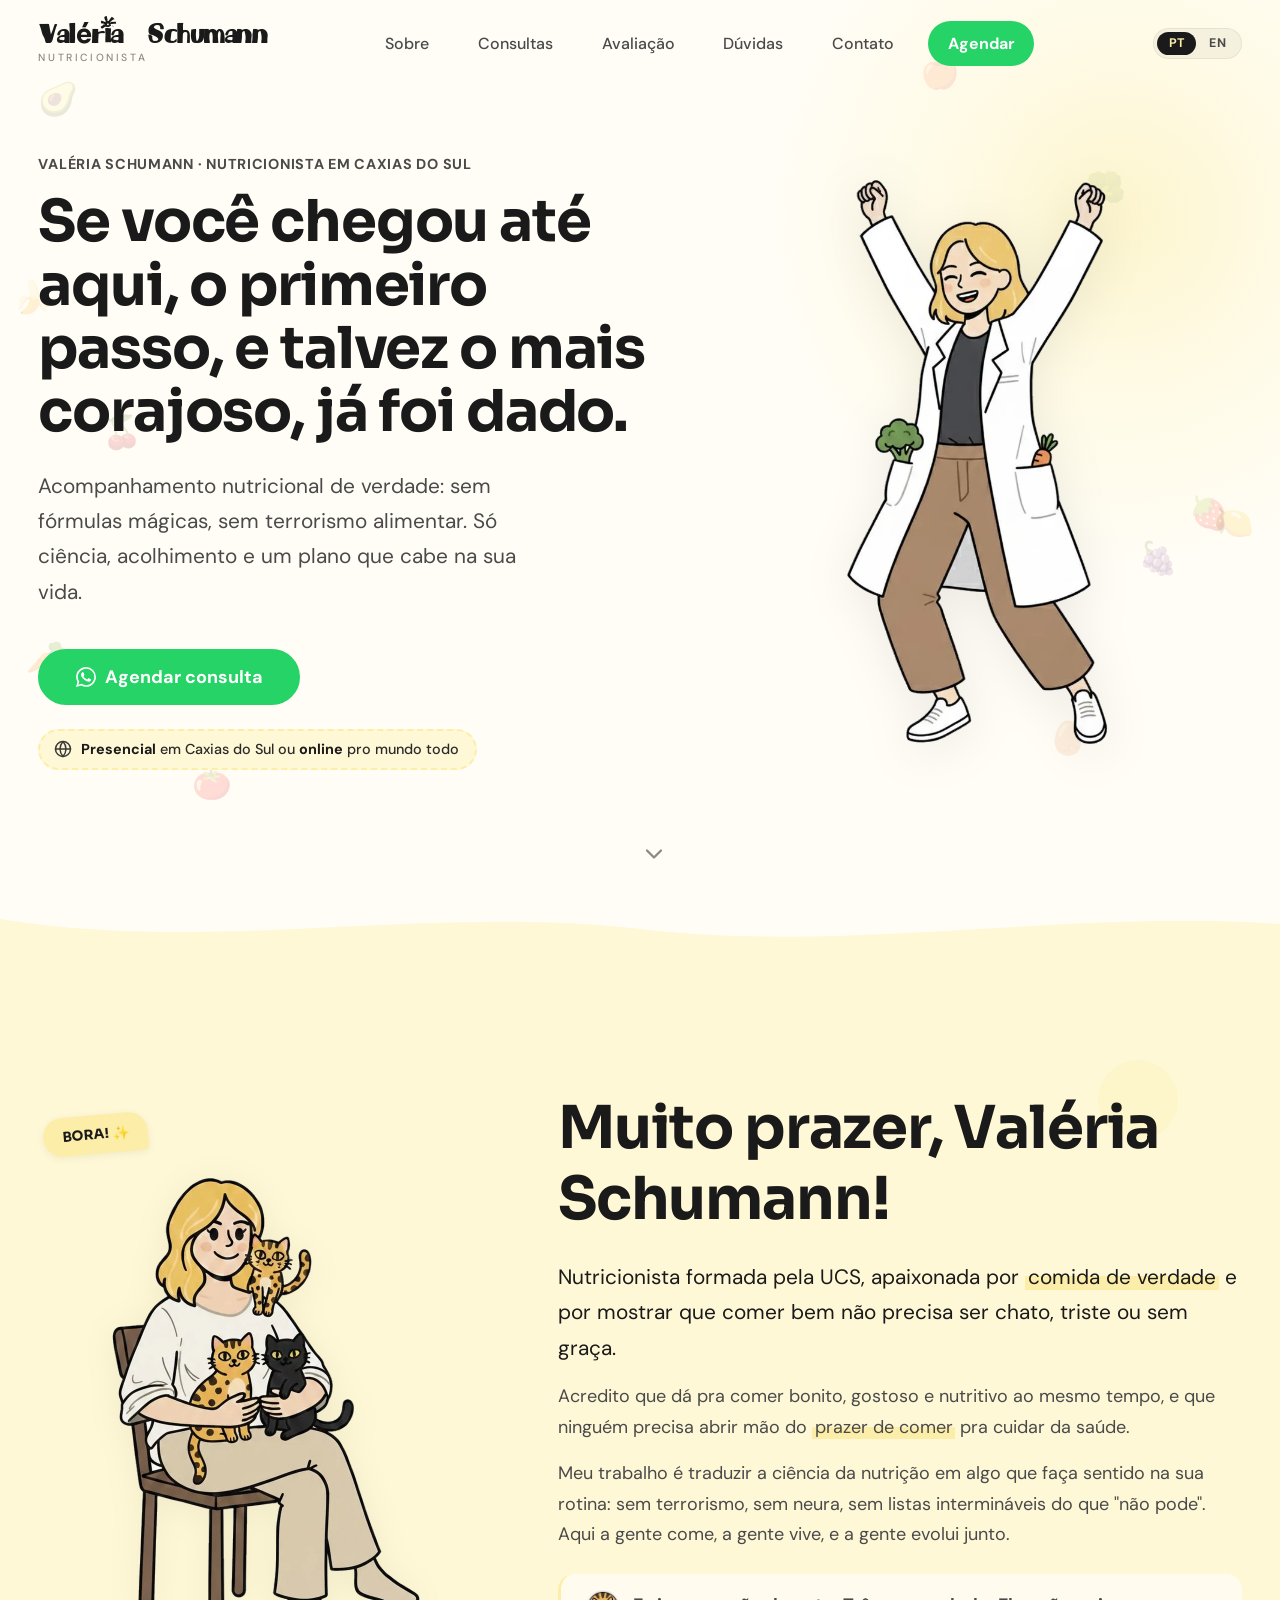
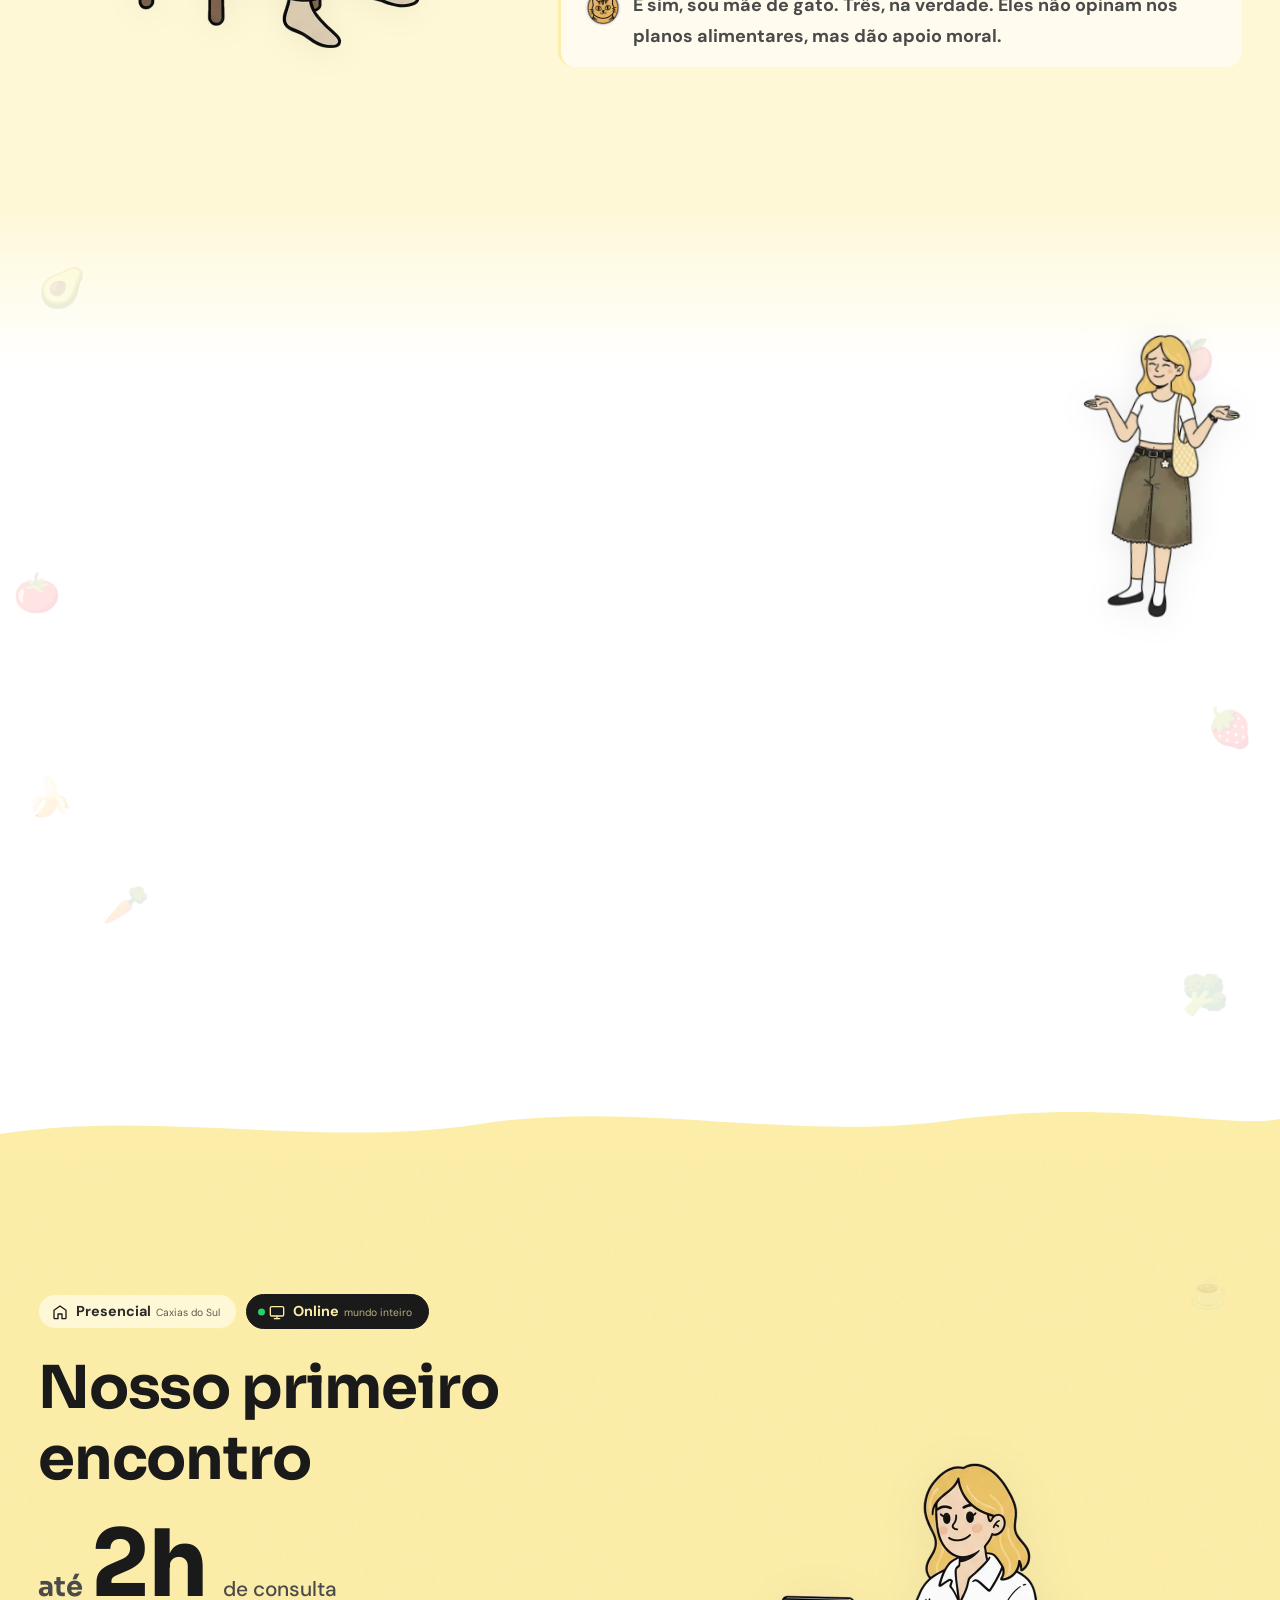
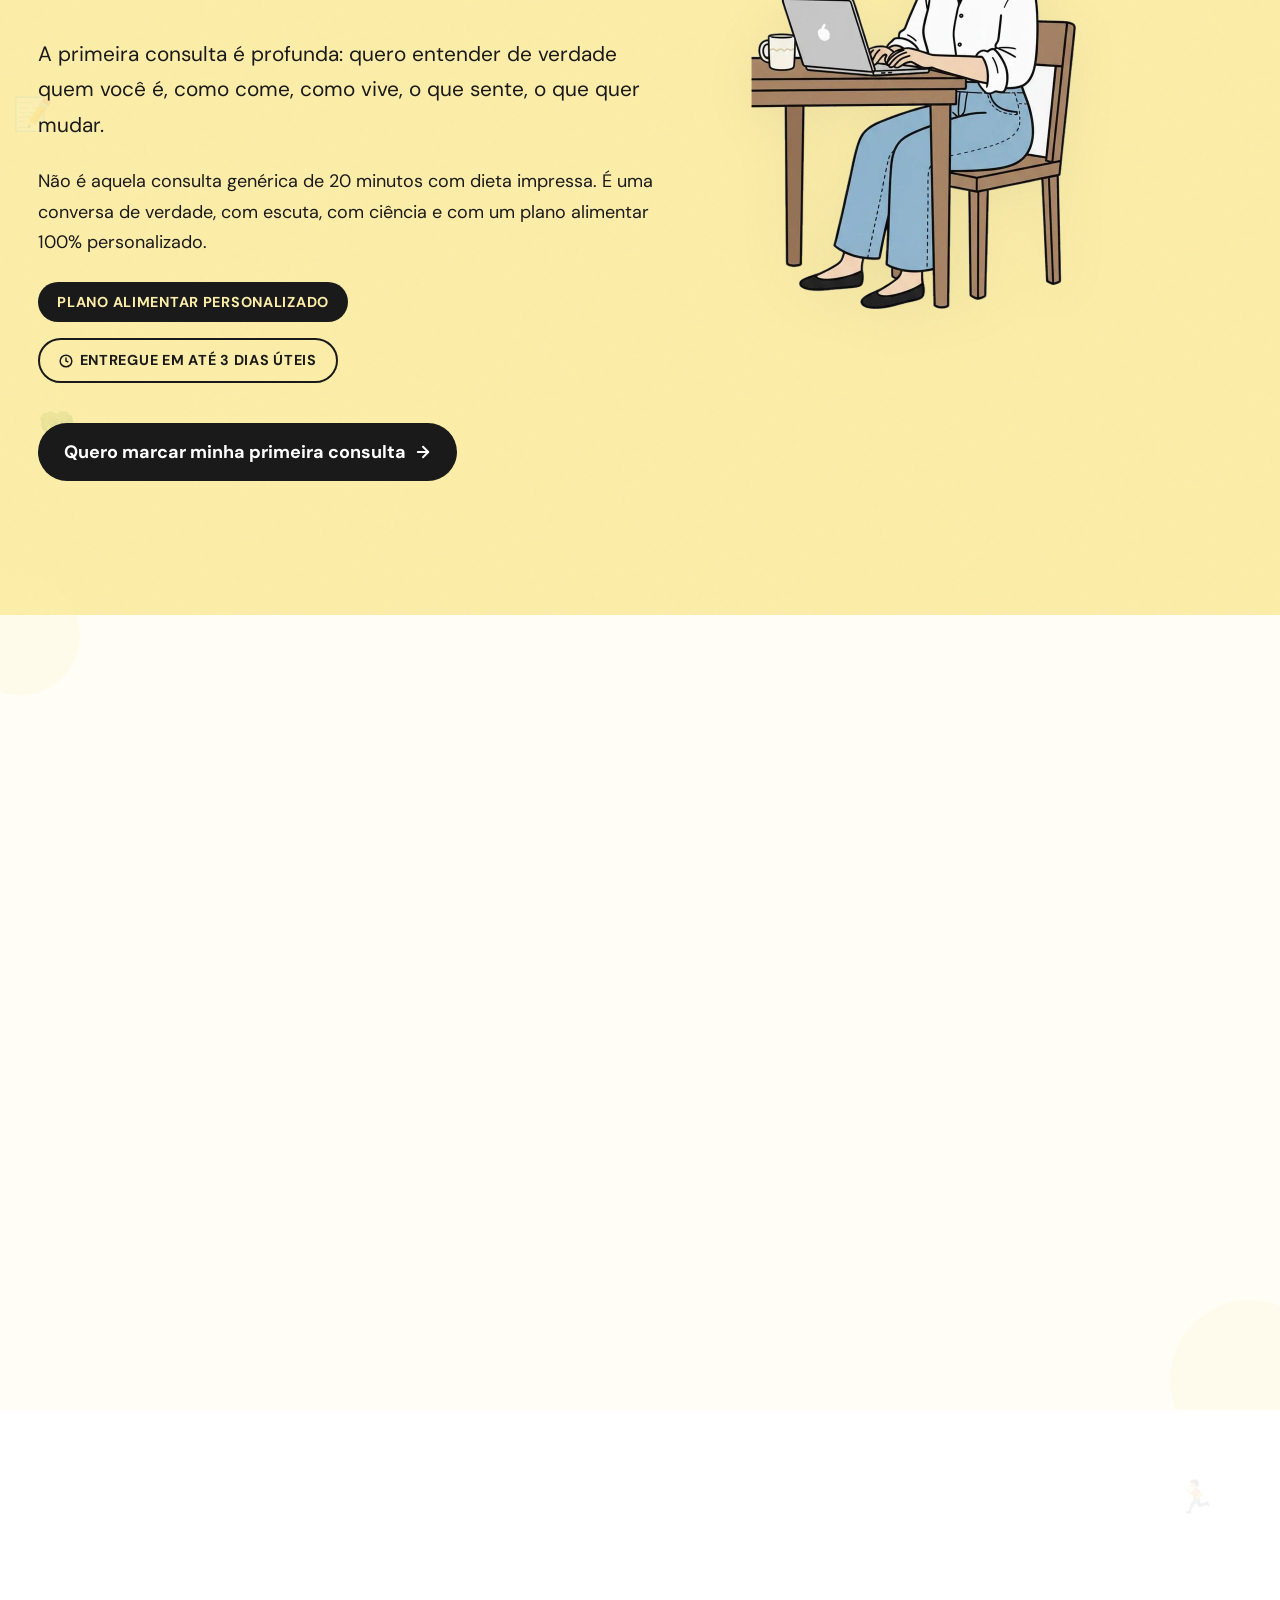
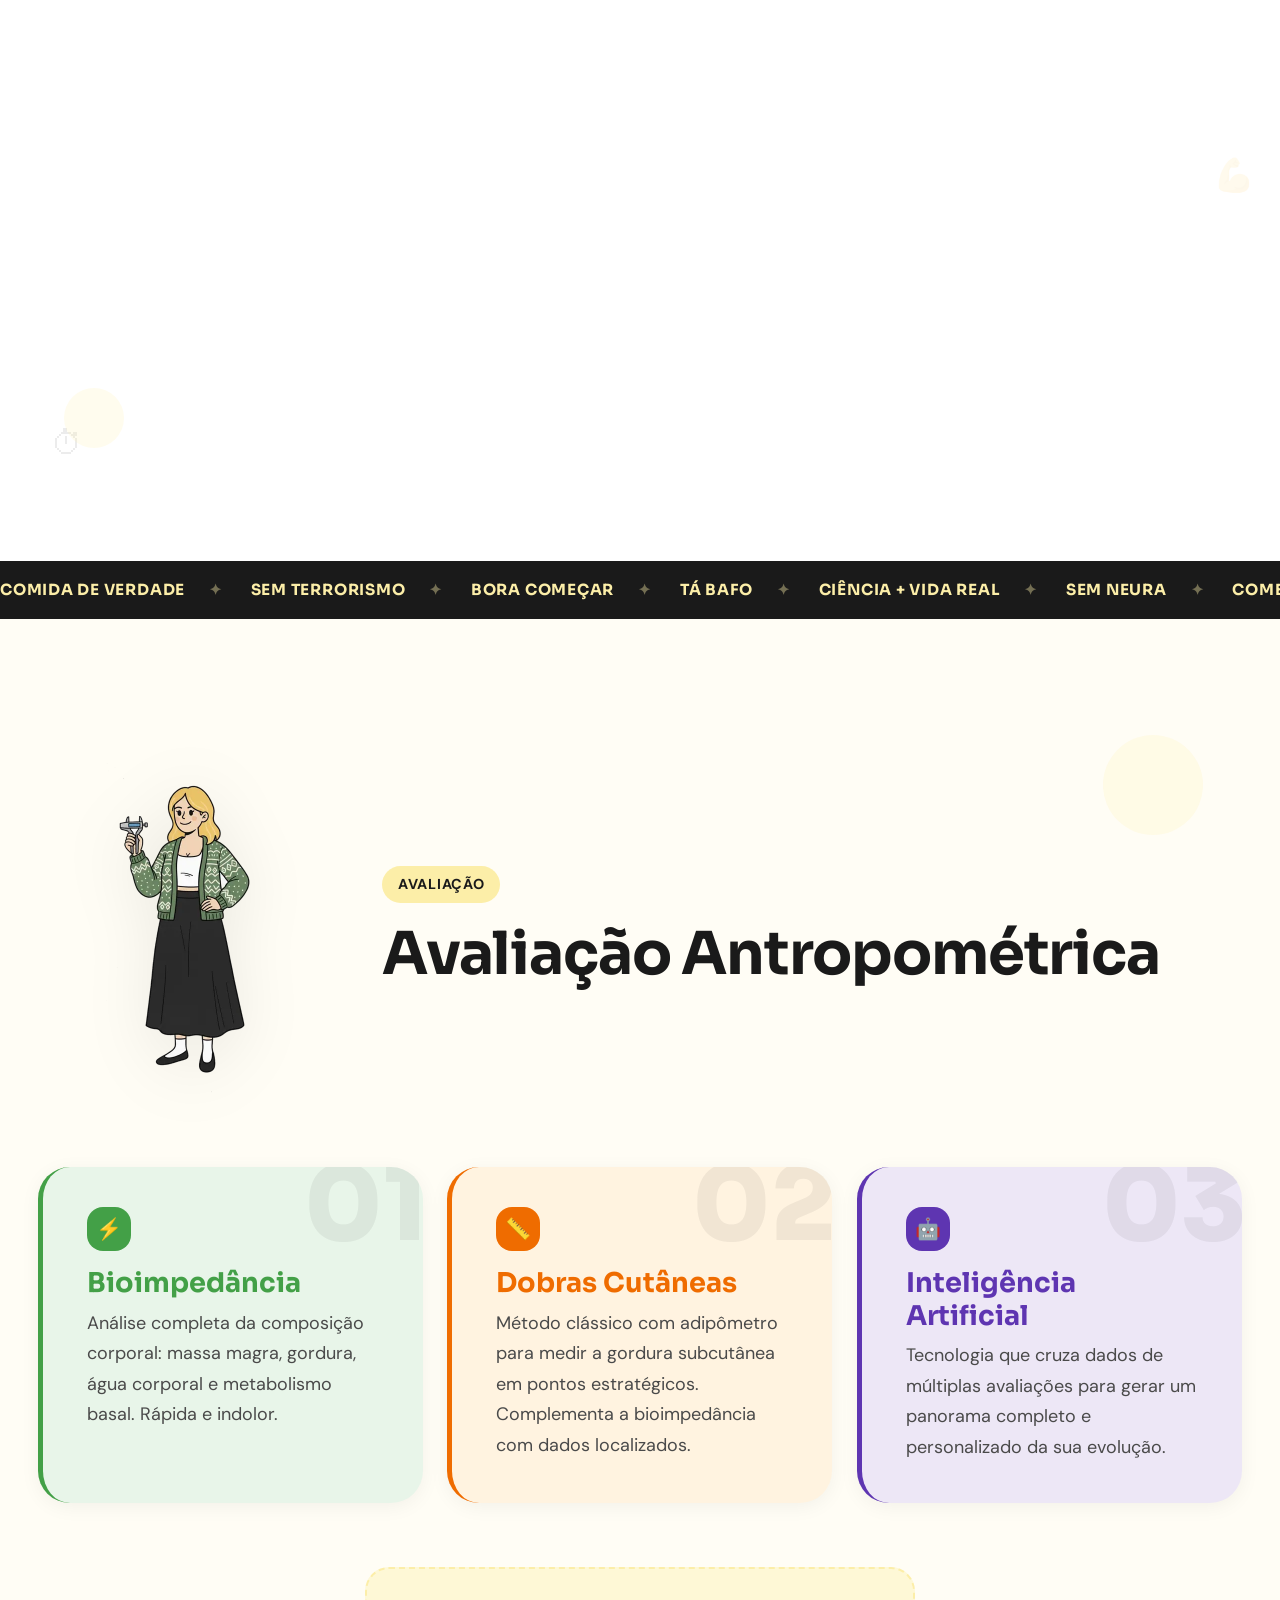
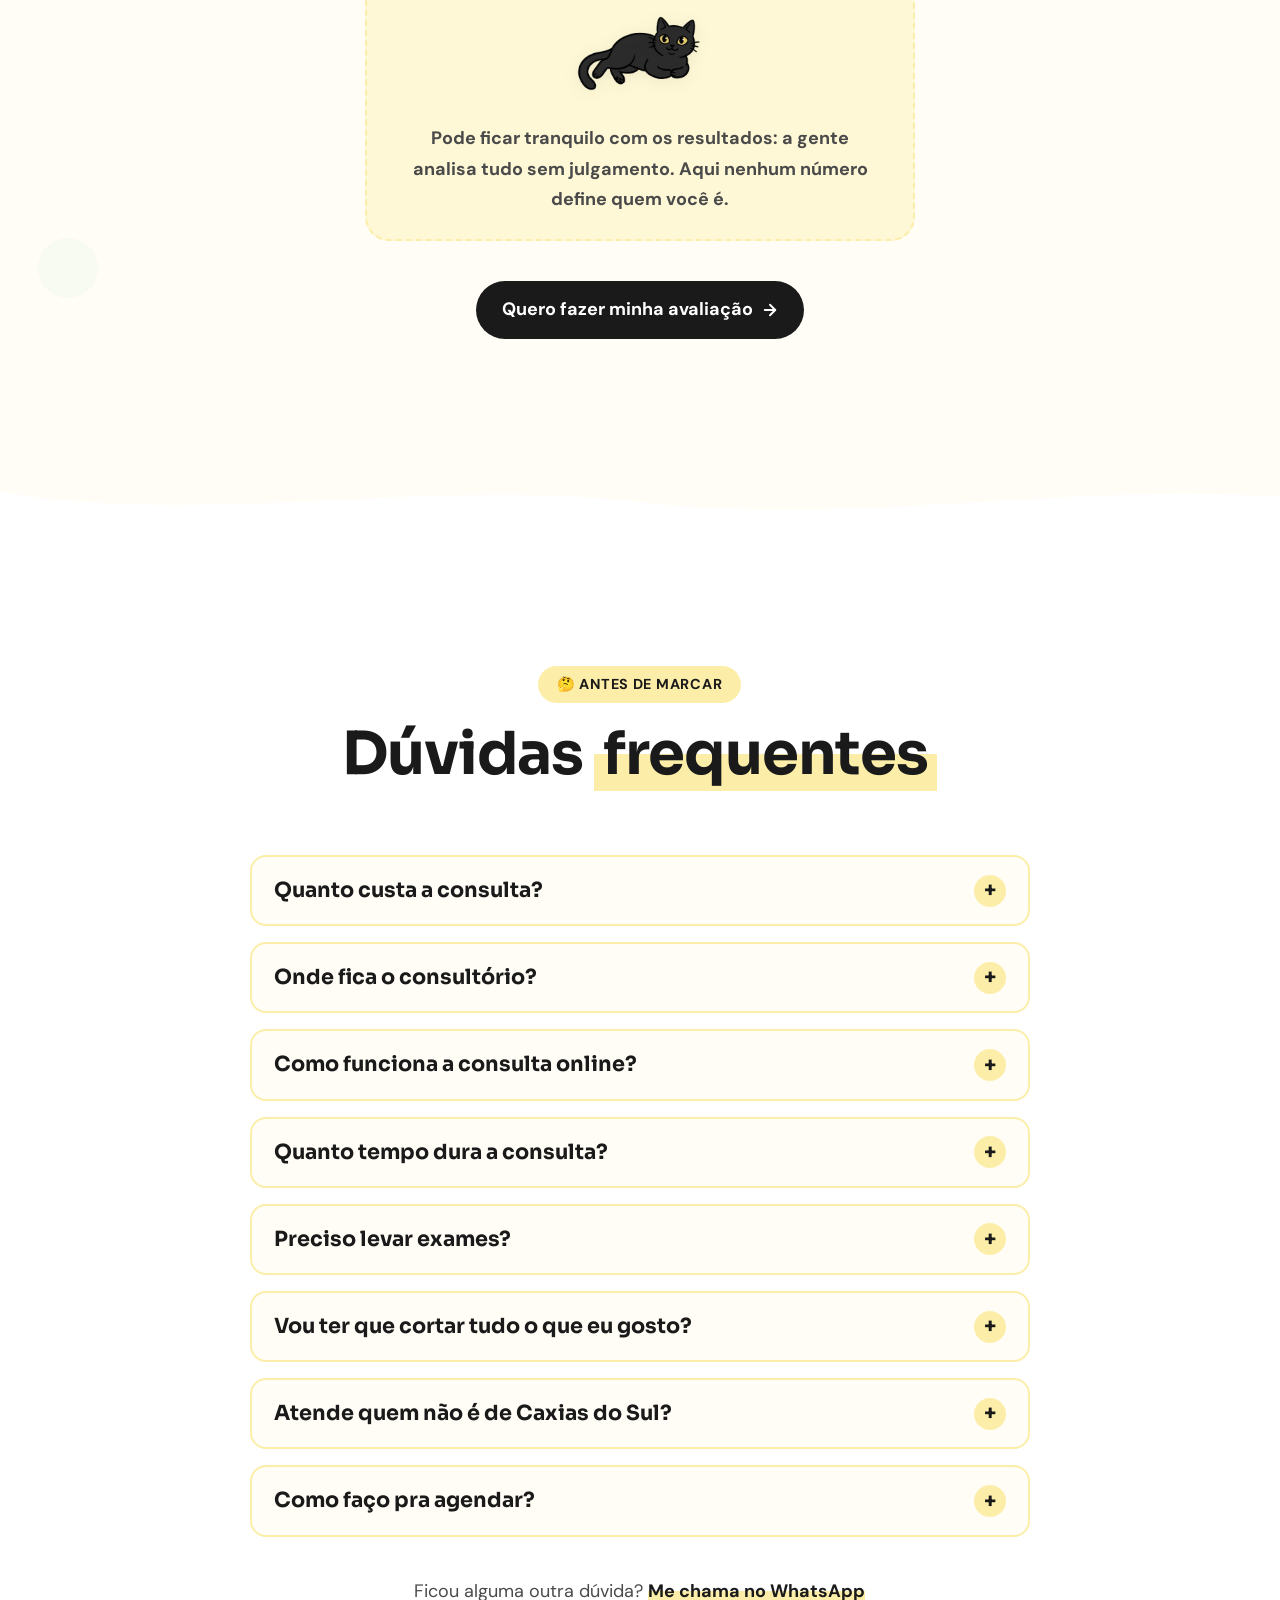
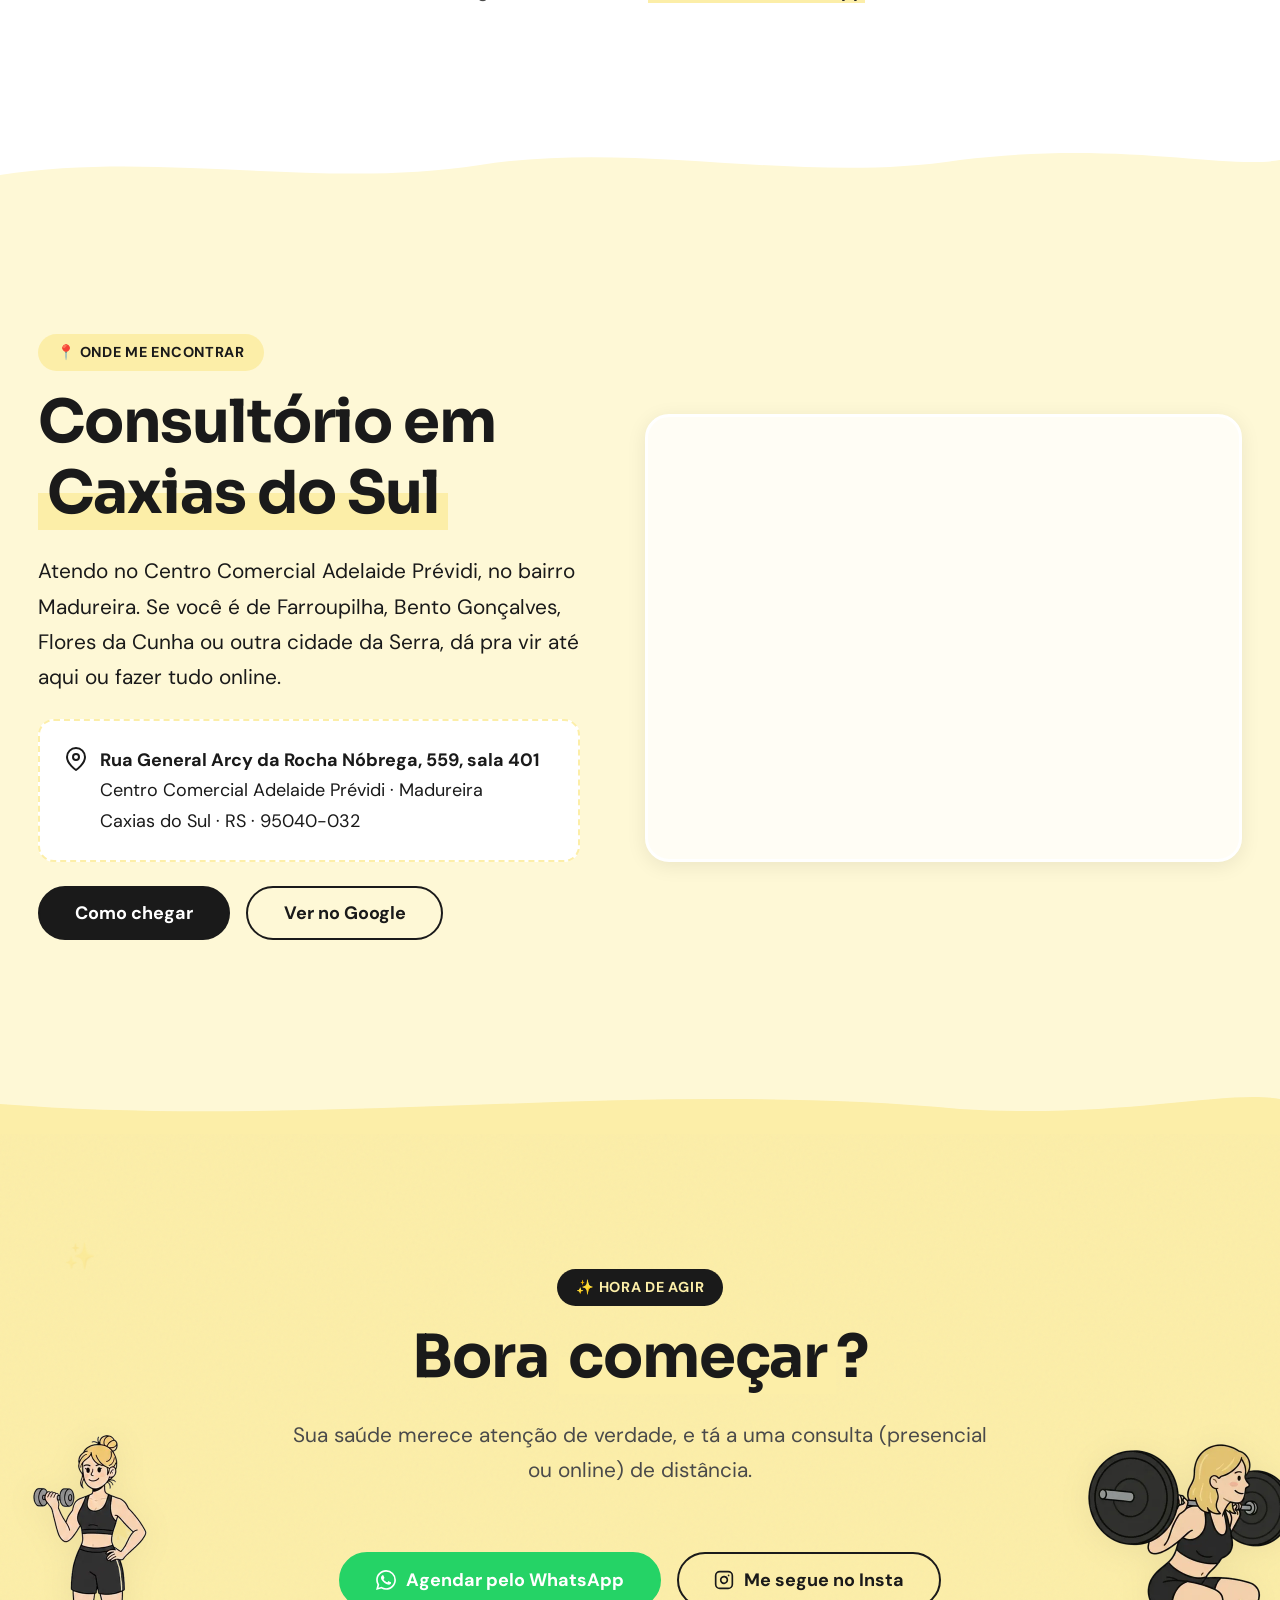
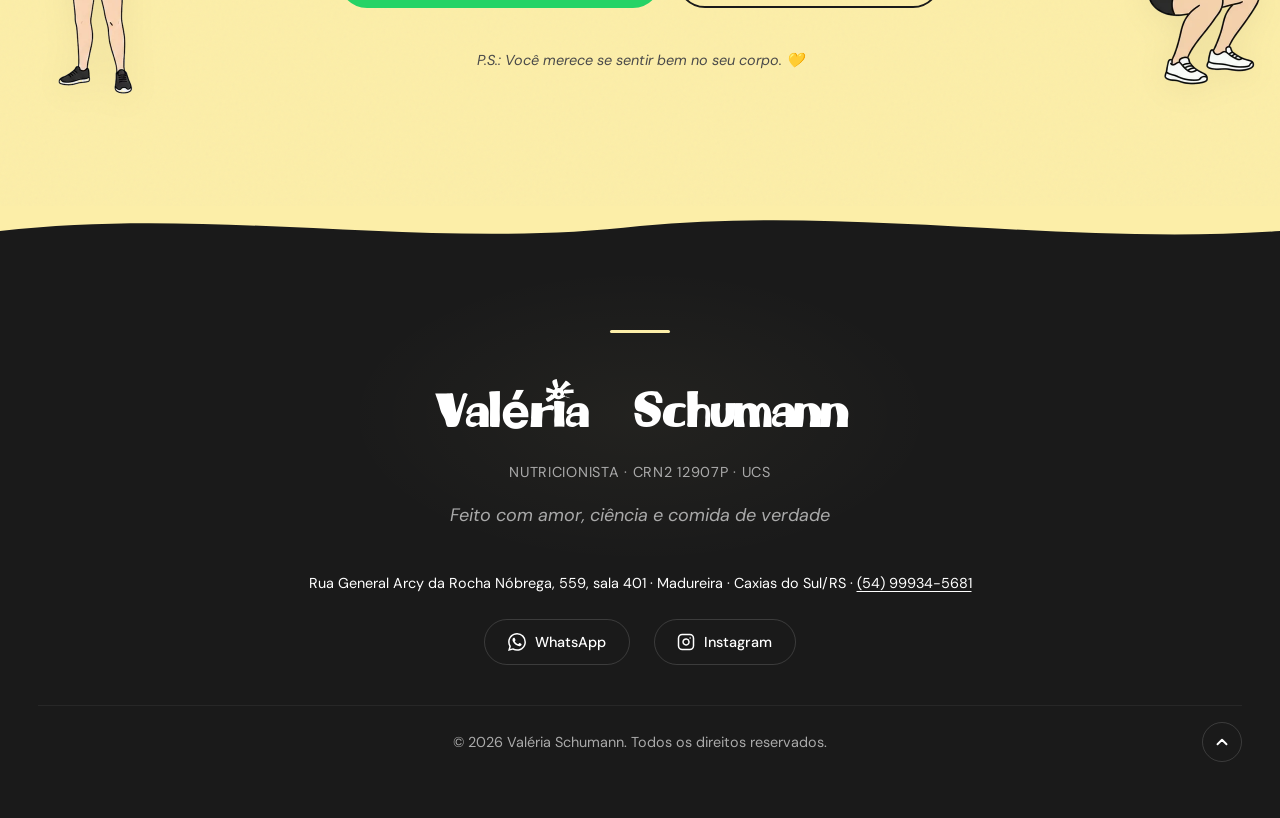
==== commit 5d5318fa: "feat: atualiza endereço do consultório para Madureira Novo endereço: Rua General Arcy da Rocha Nóbre" ====
--- a/index.html
+++ b/index.html
@@ -3,7 +3,7 @@
 <head>
   <meta charset="UTF-8">
   <meta name="viewport" content="width=device-width, initial-scale=1.0, viewport-fit=cover">
-  <meta name="description" content="Nutricionista em Caxias do Sul (bairro Pio X) e online. Acompanhamento nutricional personalizado, sem dieta restritiva, com ciência e comida de verdade. Agende pelo WhatsApp.">
+  <meta name="description" content="Nutricionista em Caxias do Sul (bairro Madureira) e online. Acompanhamento nutricional personalizado, sem dieta restritiva, com ciência e comida de verdade. Agende pelo WhatsApp.">
   <meta name="theme-color" content="#fffdf5">
   <meta name="robots" content="index, follow">
   <meta name="author" content="Valéria Schumann">
@@ -61,10 +61,10 @@
         "telephone": "+55-54-99934-5681",
         "address": {
           "@type": "PostalAddress",
-          "streetAddress": "Rua Ângelo Chiarello, 2811, sala 1303, Centro Empresarial Recreio Cruzeiro",
+          "streetAddress": "Rua General Arcy da Rocha Nóbrega, 559, sala 401, Centro Comercial Adelaide Prévidi",
           "addressLocality": "Caxias do Sul",
           "addressRegion": "RS",
-          "postalCode": "95032-460",
+          "postalCode": "95040-032",
           "addressCountry": "BR"
         },
         "areaServed": [
@@ -127,7 +127,7 @@
       "name": "Onde fica o consultório?",
       "acceptedAnswer": {
         "@type": "Answer",
-        "text": "Na Rua Ângelo Chiarello, 2811, sala 1303 (Centro Empresarial Recreio Cruzeiro), bairro Pio X, em Caxias do Sul. Se preferir, também atendo online."
+        "text": "Na Rua General Arcy da Rocha Nóbrega, 559, sala 401 (Centro Comercial Adelaide Prévidi), bairro Madureira, em Caxias do Sul. Se preferir, também atendo online."
       }
     },
     {
@@ -653,7 +653,7 @@
         </details>
         <details class="faq-item">
           <summary class="faq-item__q">Onde fica o consultório?</summary>
-          <p class="faq-item__a">Na Rua Ângelo Chiarello, 2811, sala 1303 (Centro Empresarial Recreio Cruzeiro), bairro Pio X, em Caxias do Sul. Se preferir, também atendo online.</p>
+          <p class="faq-item__a">Na Rua General Arcy da Rocha Nóbrega, 559, sala 401 (Centro Comercial Adelaide Prévidi), bairro Madureira, em Caxias do Sul. Se preferir, também atendo online.</p>
         </details>
         <details class="faq-item">
           <summary class="faq-item__q">Como funciona a consulta online?</summary>
@@ -699,25 +699,25 @@
         <div class="location__text reveal-left">
           <span class="section-tag">&#128205; Onde me encontrar</span>
           <h2 class="h1 mb-md">Consultório em <span class="highlight">Caxias do Sul</span></h2>
-          <p class="text-lg mb-md">Atendo no Centro Empresarial Recreio Cruzeiro, no bairro Pio X. Se você é de Farroupilha, Bento Gonçalves, Flores da Cunha ou outra cidade da Serra, dá pra vir até aqui ou fazer tudo online.</p>
+          <p class="text-lg mb-md">Atendo no Centro Comercial Adelaide Prévidi, no bairro Madureira. Se você é de Farroupilha, Bento Gonçalves, Flores da Cunha ou outra cidade da Serra, dá pra vir até aqui ou fazer tudo online.</p>
 
           <address class="location__address">
             <svg aria-hidden="true" viewBox="0 0 24 24" fill="none" stroke="currentColor" stroke-width="2" stroke-linecap="round" stroke-linejoin="round"><path d="M21 10c0 7-9 13-9 13s-9-6-9-13a9 9 0 0 1 18 0z"/><circle cx="12" cy="10" r="3"/></svg>
             <span>
-              <strong>Rua Ângelo Chiarello, 2811, sala 1303</strong><br>
-              Centro Empresarial Recreio Cruzeiro · Pio X<br>
-              Caxias do Sul · RS · 95032-460
+              <strong>Rua General Arcy da Rocha Nóbrega, 559, sala 401</strong><br>
+              Centro Comercial Adelaide Prévidi · Madureira<br>
+              Caxias do Sul · RS · 95040-032
             </span>
           </address>
 
           <div class="location__actions">
-            <a href="https://www.google.com/maps/dir/?api=1&amp;destination=Rua+%C3%82ngelo+Chiarello%2C+2811%2C+Caxias+do+Sul+-+RS%2C+95032-460" class="btn btn--primary" data-location="local" target="_blank" rel="noopener noreferrer">Como chegar</a>
-            <a href="https://share.google/EagTBlY8DtBkT9eXs" class="btn btn--outline" data-location="local" target="_blank" rel="noopener noreferrer">Ver no Google</a>
+            <a href="https://www.google.com/maps/dir/?api=1&amp;destination=Rua+General+Arcy+da+Rocha+N%C3%B3brega%2C+559%2C+Caxias+do+Sul+-+RS%2C+95040-032" class="btn btn--primary" data-location="local" target="_blank" rel="noopener noreferrer">Como chegar</a>
+            <a href="https://maps.app.goo.gl/XXcVTtuuCVGCUEPE6" class="btn btn--outline" data-location="local" target="_blank" rel="noopener noreferrer">Ver no Google</a>
           </div>
         </div>
 
         <div class="location__map reveal-right">
-          <iframe src="https://maps.google.com/maps?q=Rua+%C3%82ngelo+Chiarello%2C+2811%2C+Caxias+do+Sul+-+RS%2C+95032-460&amp;z=16&amp;output=embed" title="Mapa do consultório da Valéria Schumann em Caxias do Sul" loading="lazy" referrerpolicy="no-referrer-when-downgrade" allowfullscreen></iframe>
+          <iframe src="https://maps.google.com/maps?q=Rua+General+Arcy+da+Rocha+N%C3%B3brega%2C+559%2C+Caxias+do+Sul+-+RS%2C+95040-032&amp;z=16&amp;output=embed" title="Mapa do consultório da Valéria Schumann em Caxias do Sul" loading="lazy" referrerpolicy="no-referrer-when-downgrade" allowfullscreen></iframe>
         </div>
       </div>
     </div>
@@ -780,7 +780,7 @@
       <div class="footer__logo">Valéria Schumann</div>
       <p class="footer__role">Nutricionista · CRN2 12907P · UCS</p>
       <p class="footer__tagline">Feito com amor, ciência e comida de verdade</p>
-      <p class="footer__nap">Rua Ângelo Chiarello, 2811, sala 1303 · Pio X · Caxias do Sul/RS · <a href="https://wa.me/5554999345681?text=Ol%C3%A1%2C%20Val%21%20Vi%20seu%20site." data-whatsapp="Olá, Val! Vi seu site." data-location="footer" target="_blank" rel="noopener noreferrer">(54) 99934-5681</a></p>
+      <p class="footer__nap">Rua General Arcy da Rocha Nóbrega, 559, sala 401 · Madureira · Caxias do Sul/RS · <a href="https://wa.me/5554999345681?text=Ol%C3%A1%2C%20Val%21%20Vi%20seu%20site." data-whatsapp="Olá, Val! Vi seu site." data-location="footer" target="_blank" rel="noopener noreferrer">(54) 99934-5681</a></p>
 
       <div class="footer__socials">
         <a href="https://wa.me/5554999345681?text=Ol%C3%A1%2C%20Val%21%20Vi%20seu%20site." data-whatsapp="Olá, Val! Vi seu site." data-location="footer" aria-label="WhatsApp" target="_blank" rel="noopener noreferrer">
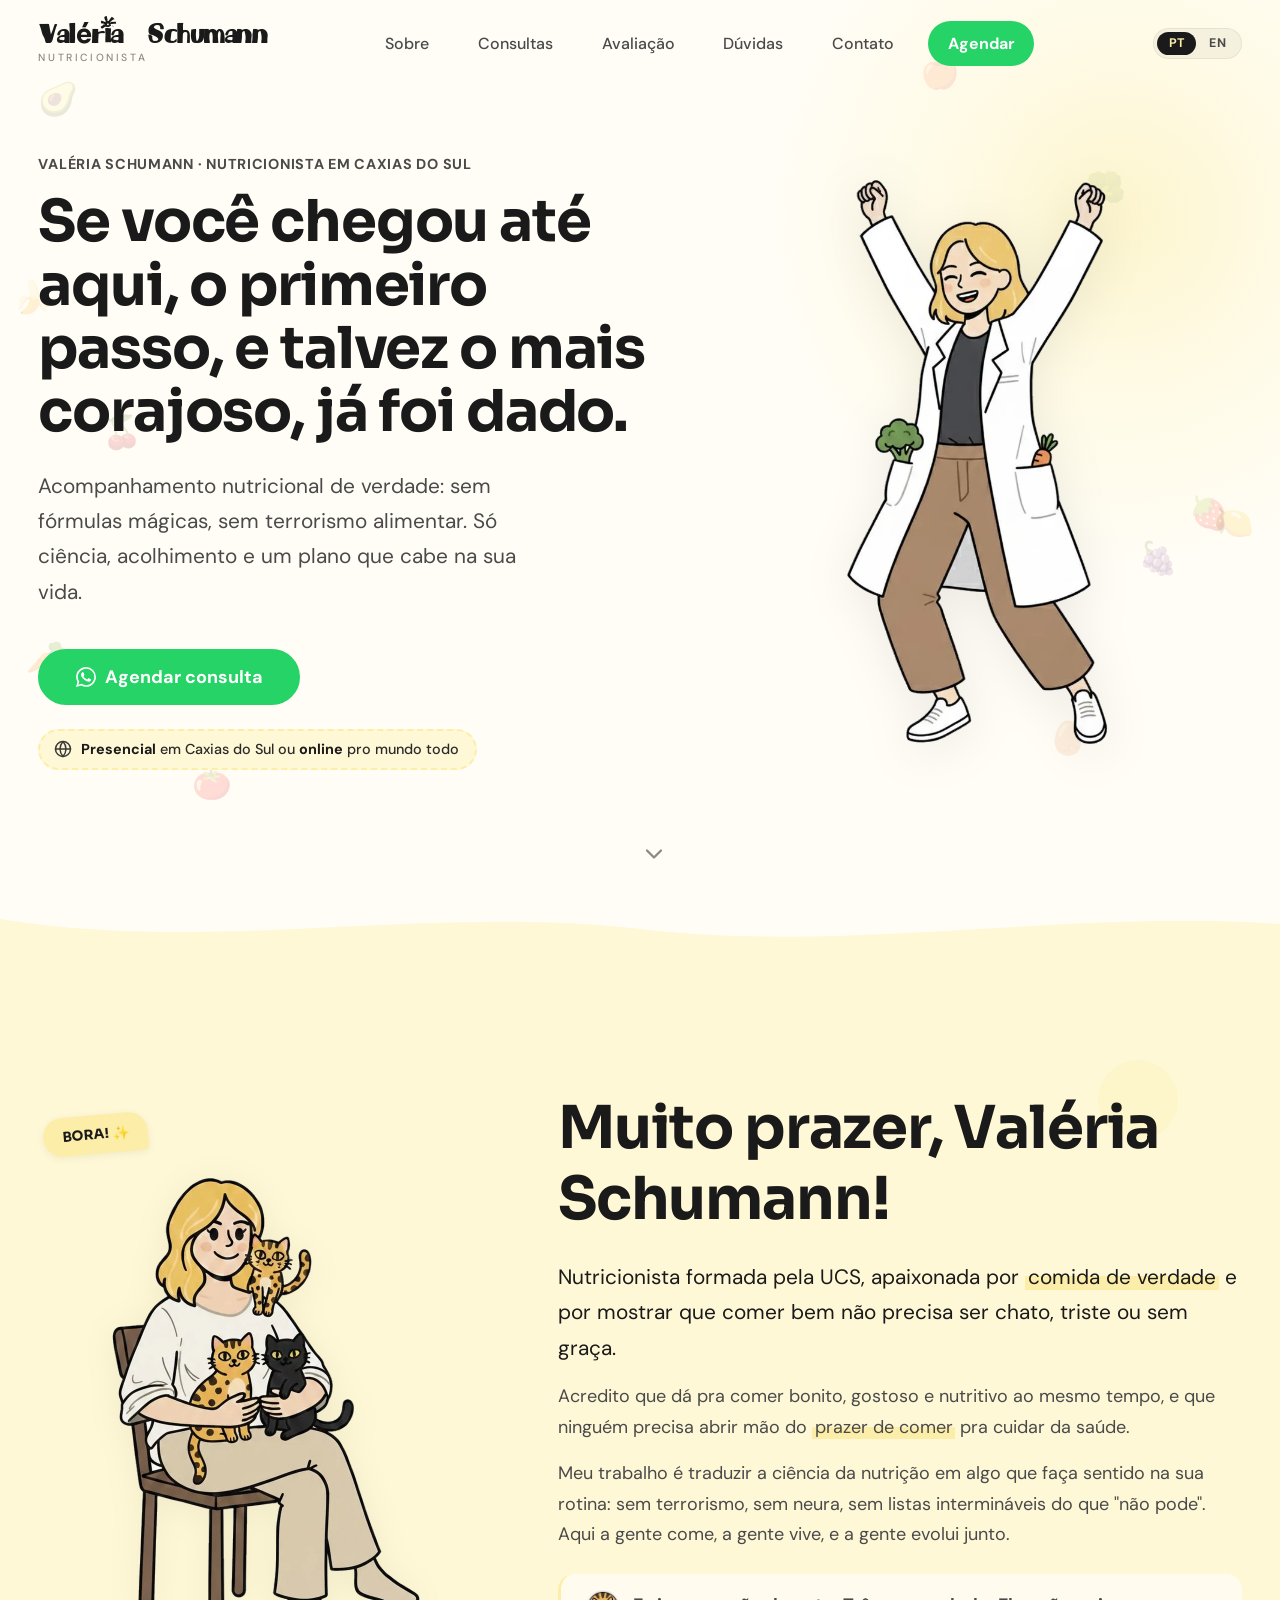
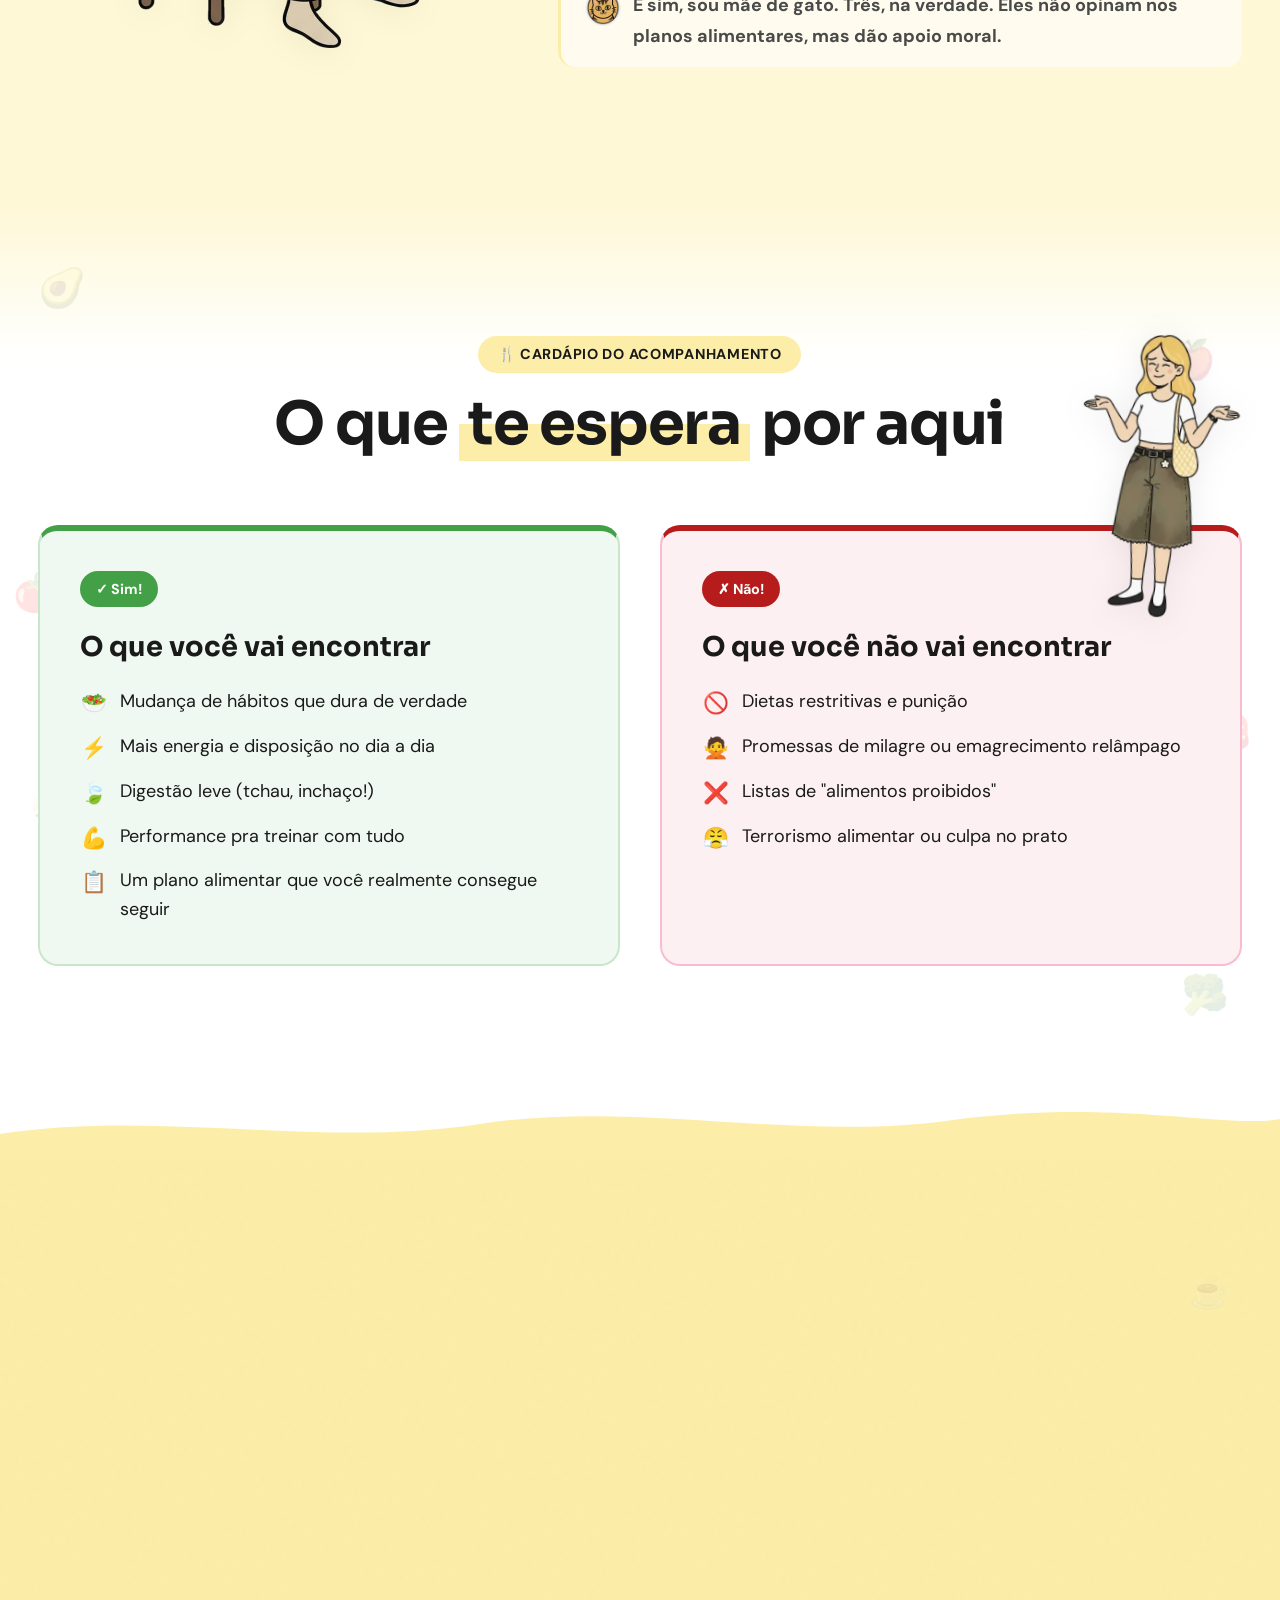
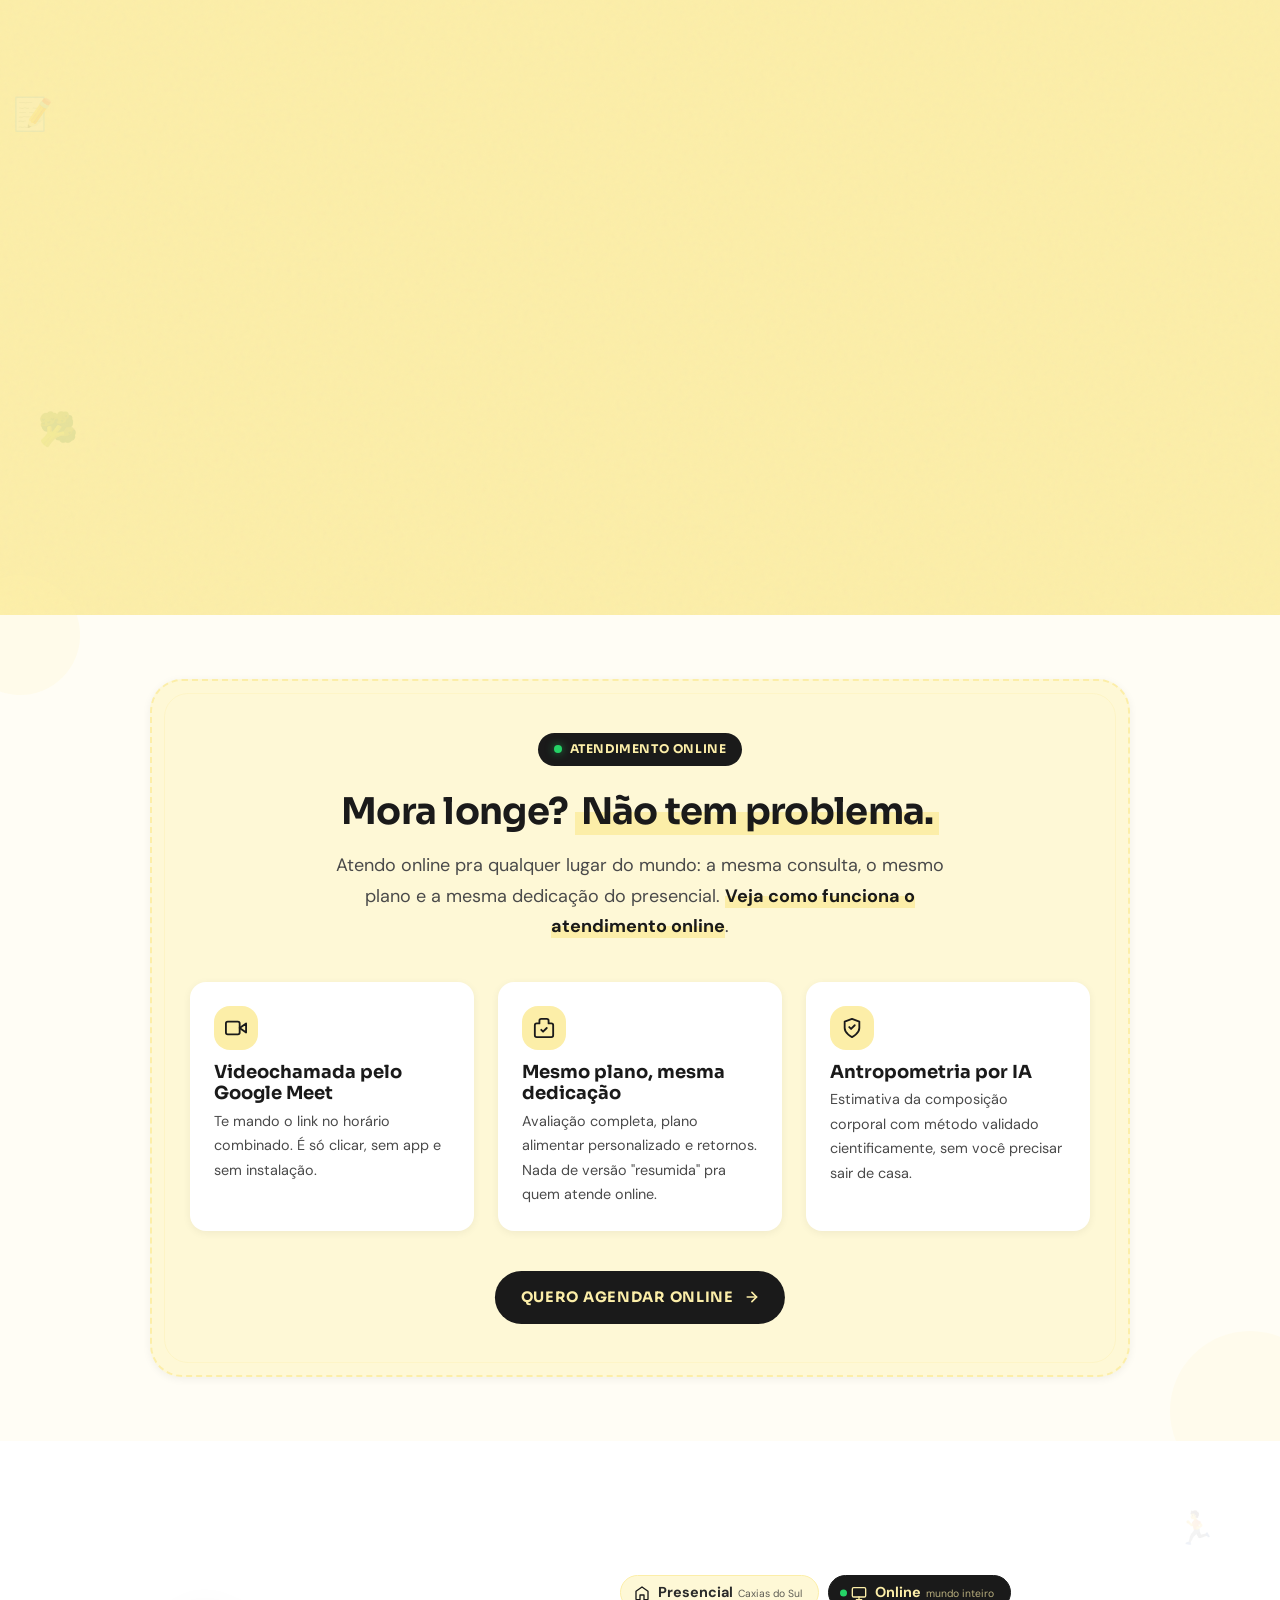
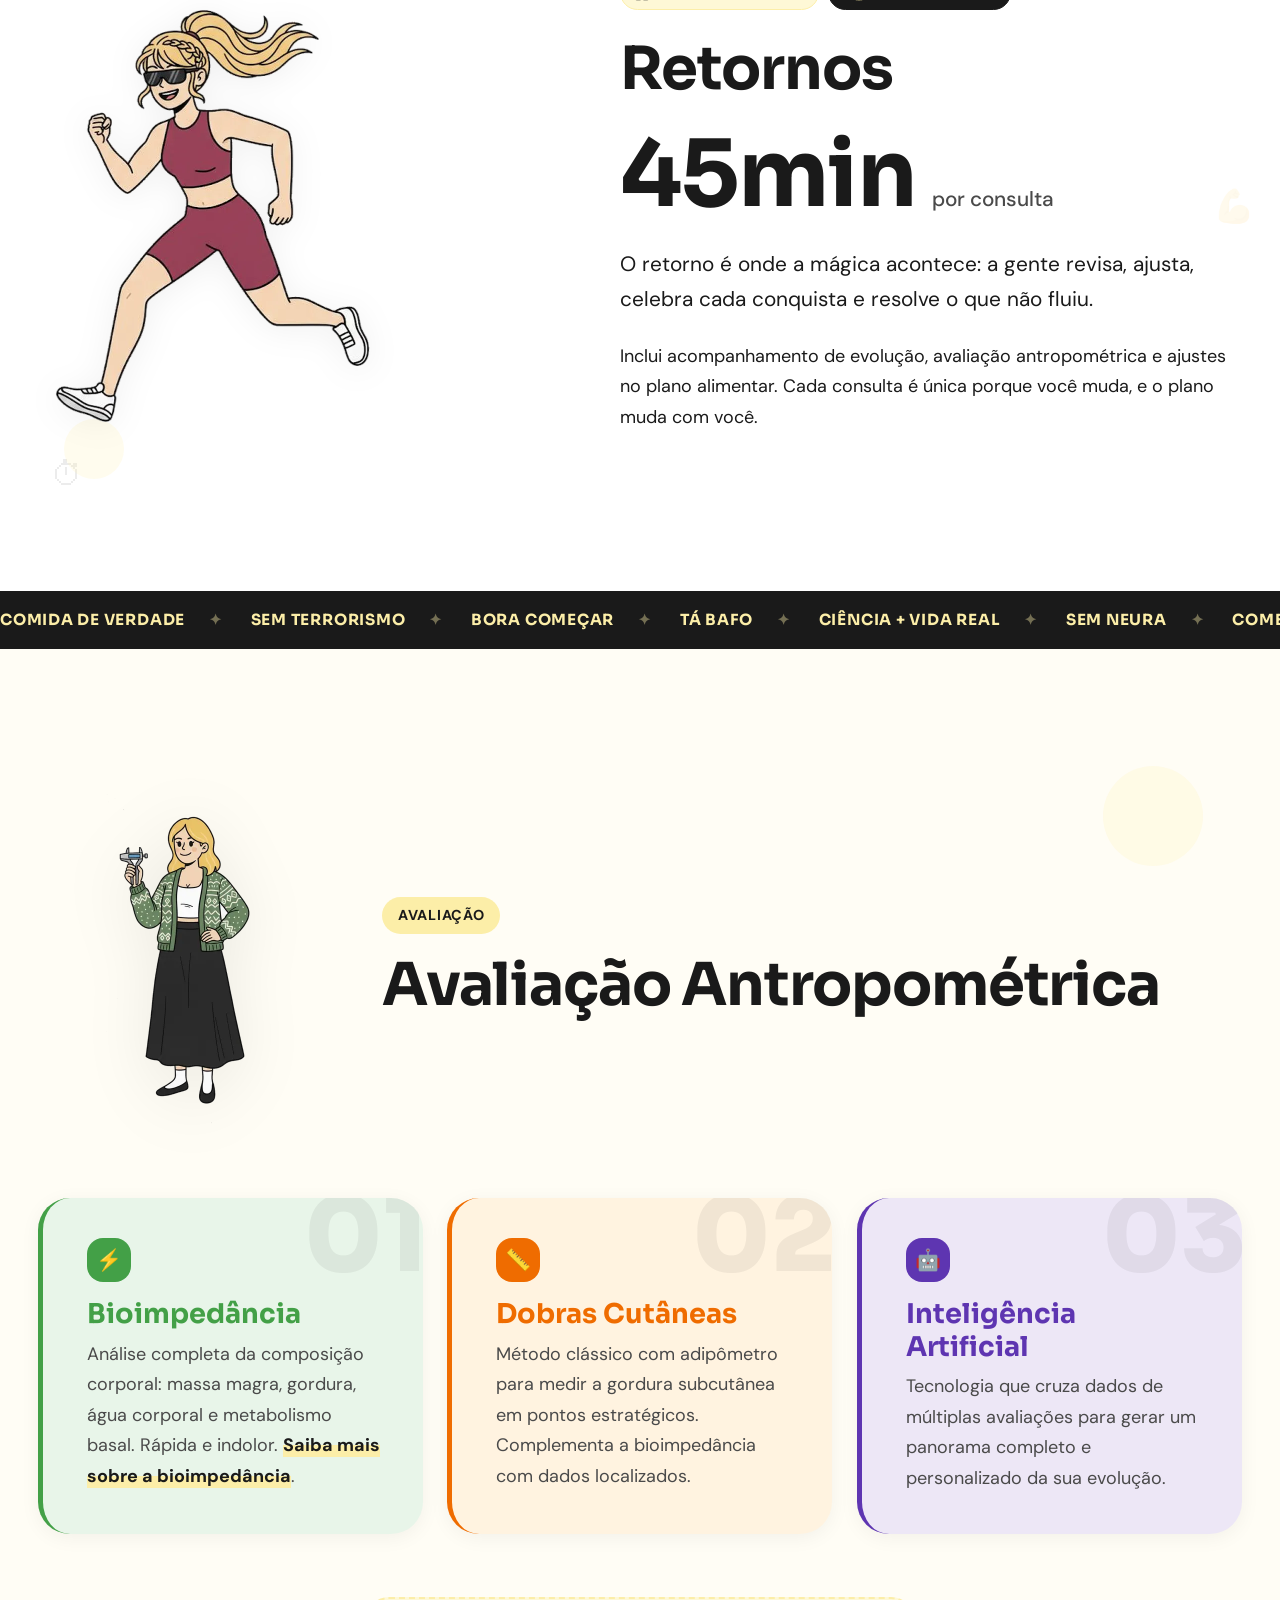
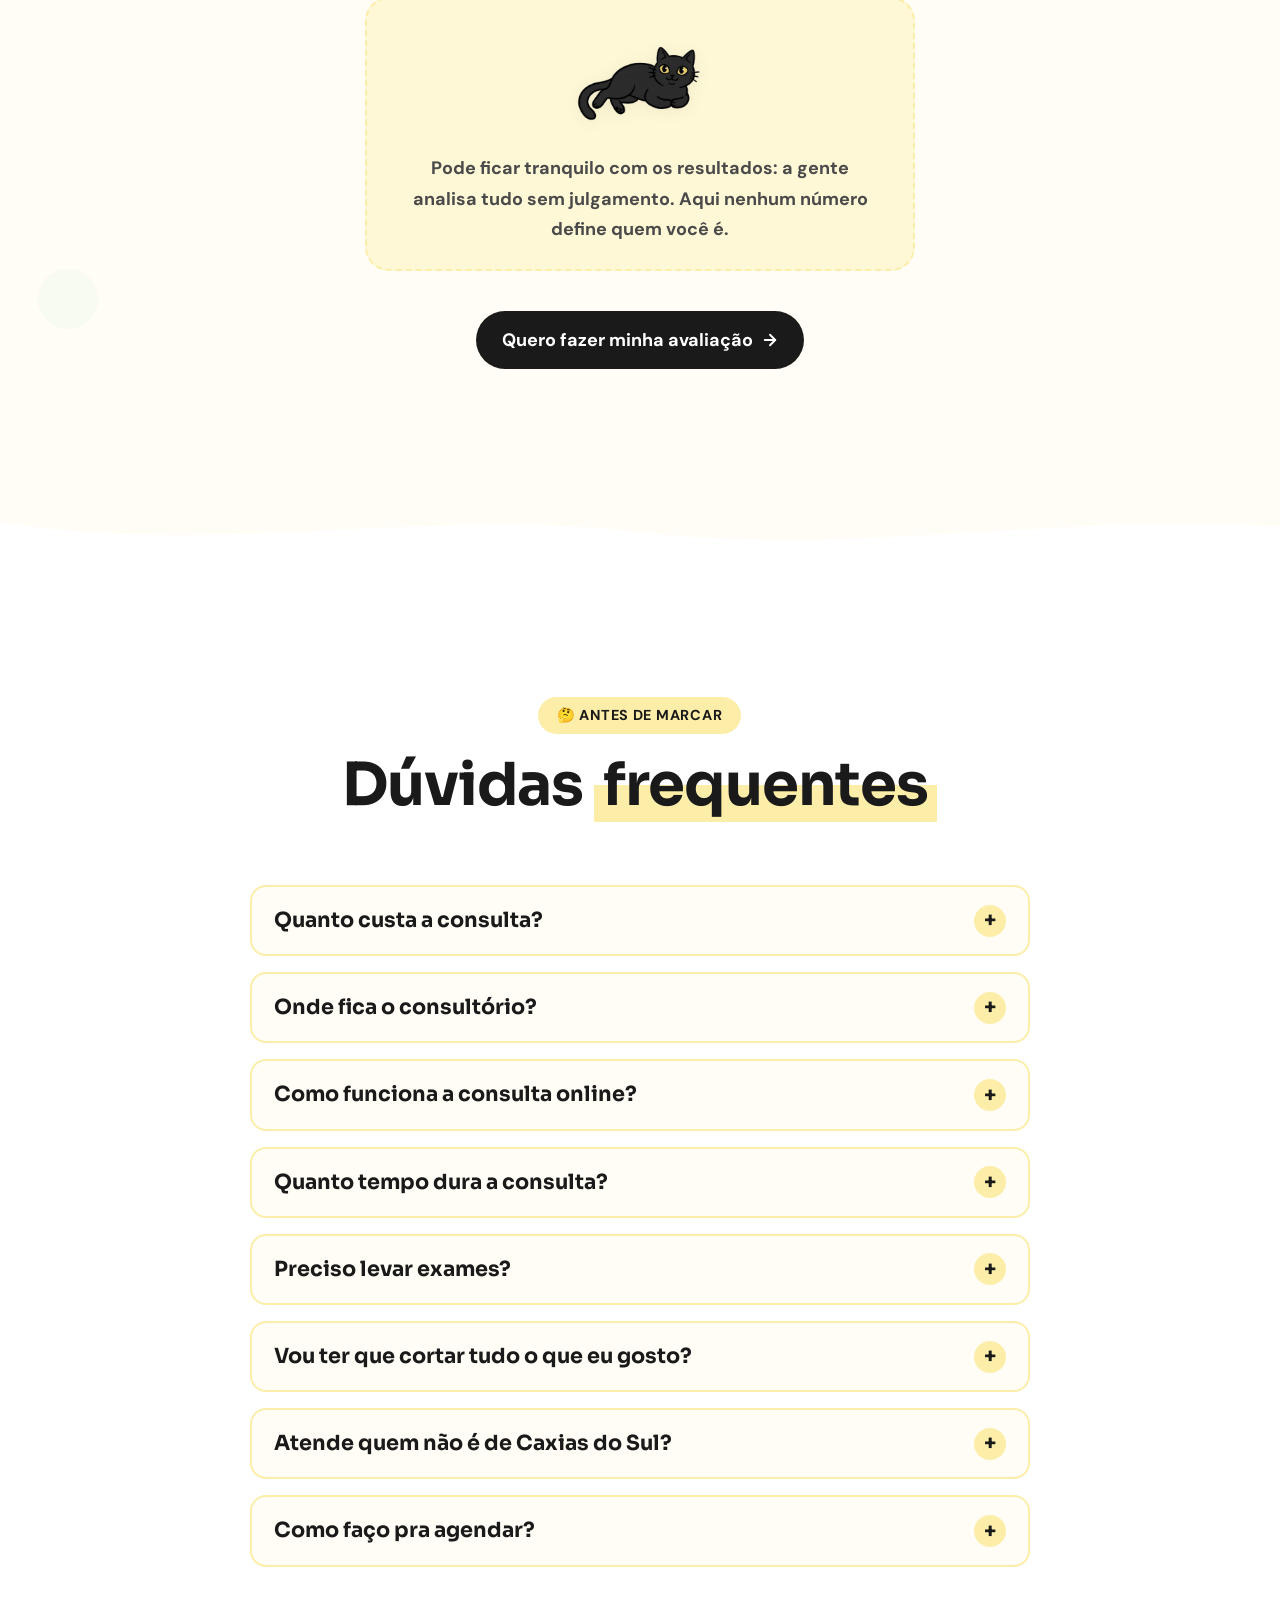
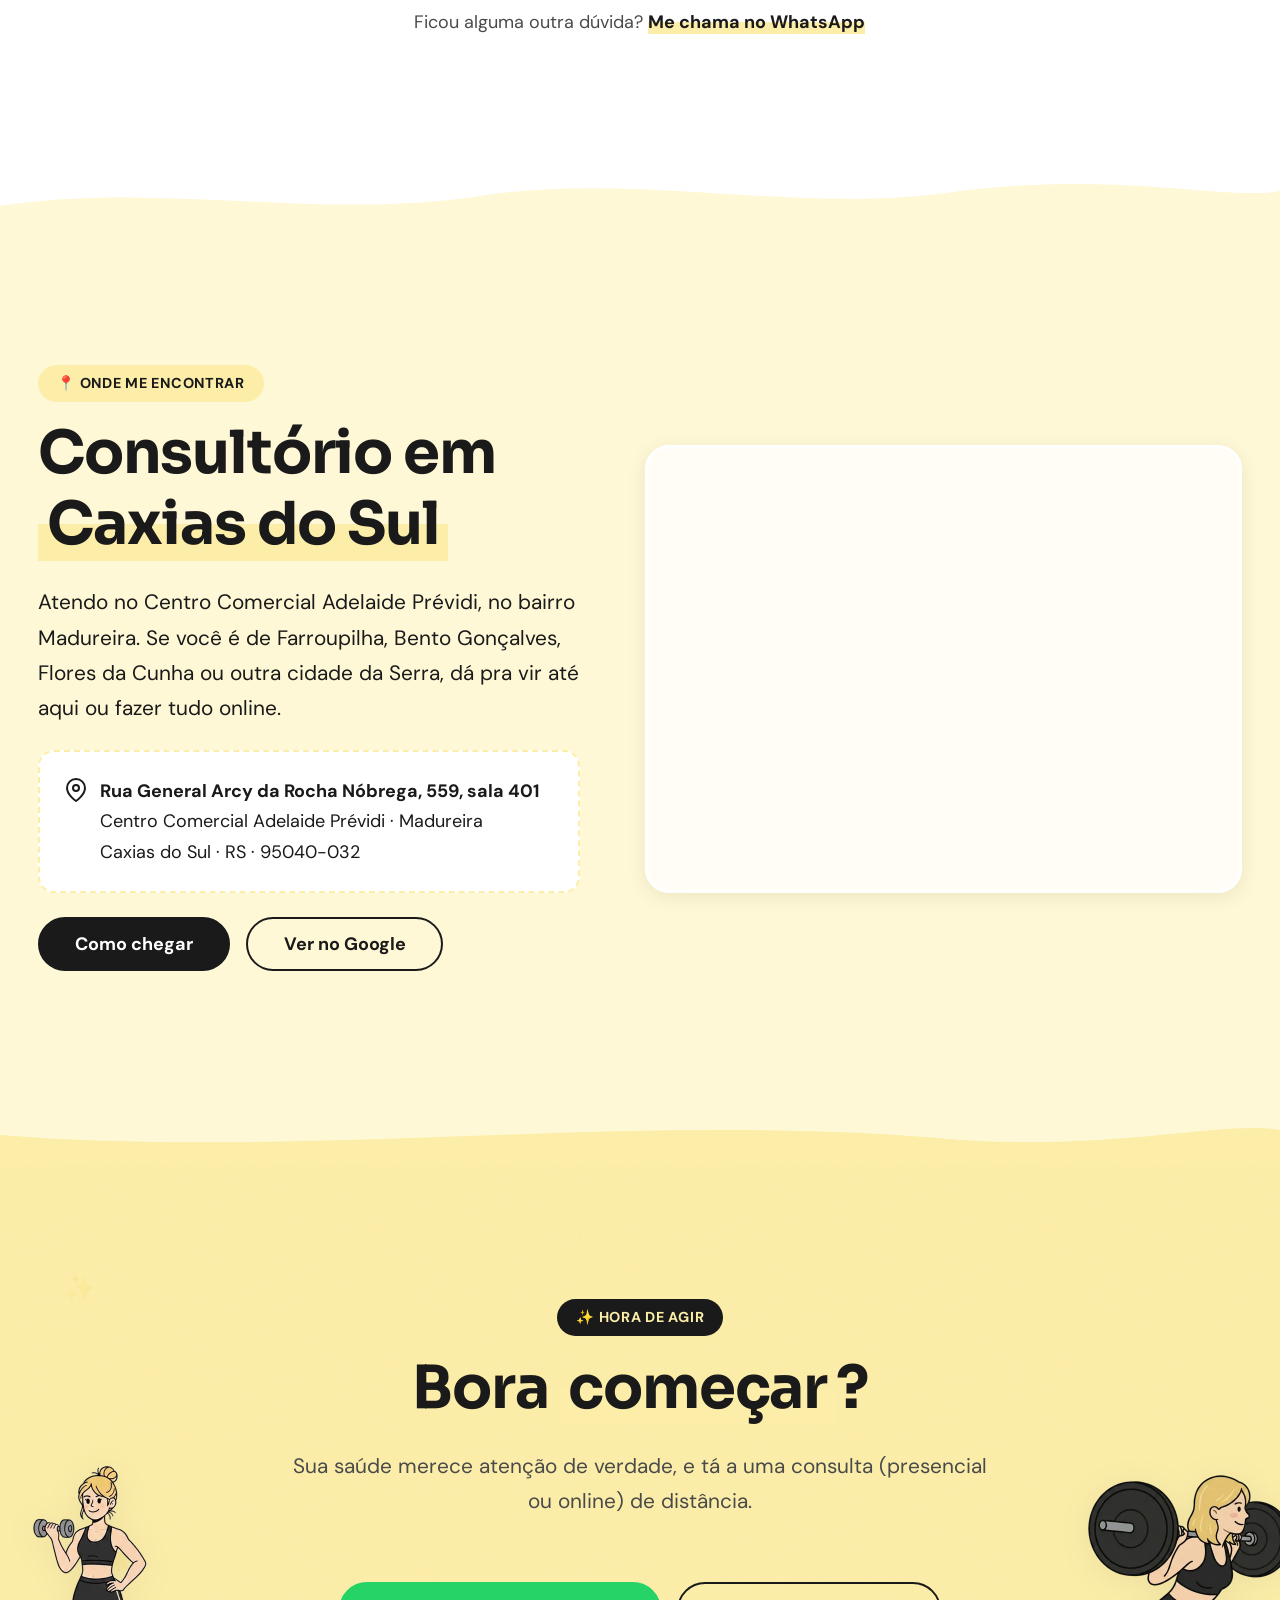
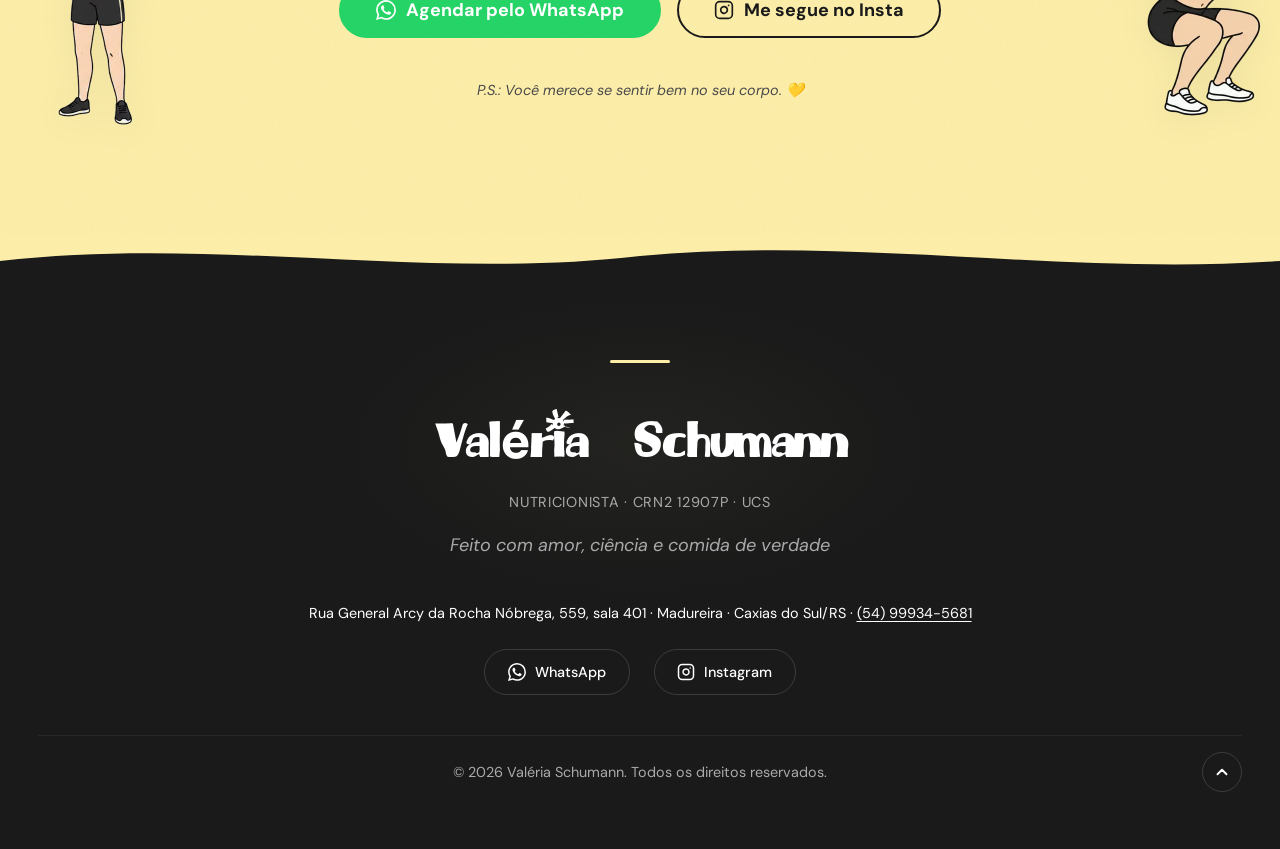
==== commit 6861828b: "feat(seo): páginas de atendimento online e bioimpedância, title e schema - Novas landing pages: /nut" ====
--- a/index.html
+++ b/index.html
@@ -15,7 +15,7 @@
   <link rel="alternate" hreflang="x-default" href="https://valeriaschumann.com.br/">
 
   <!-- Open Graph -->
-  <meta property="og:title" content="Valéria Schumann | Nutricionista em Caxias do Sul">
+  <meta property="og:title" content="Nutricionista em Caxias do Sul e Online | Valéria Schumann">
   <meta property="og:description" content="Acompanhamento nutricional personalizado, presencial em Caxias do Sul ou online. Ciência + comida de verdade.">
   <meta property="og:type" content="website">
   <meta property="og:url" content="https://valeriaschumann.com.br/">
@@ -29,11 +29,11 @@
 
   <!-- Twitter Card -->
   <meta name="twitter:card" content="summary_large_image">
-  <meta name="twitter:title" content="Valéria Schumann | Nutricionista em Caxias do Sul">
+  <meta name="twitter:title" content="Nutricionista em Caxias do Sul e Online | Valéria Schumann">
   <meta name="twitter:description" content="Acompanhamento nutricional personalizado, presencial em Caxias do Sul ou online. Ciência + comida de verdade.">
   <meta name="twitter:image" content="https://valeriaschumann.com.br/assets/images/og-cover.png">
 
-  <title>Valéria Schumann | Nutricionista em Caxias do Sul</title>
+  <title>Nutricionista em Caxias do Sul e Online | Valéria Schumann</title>
 
   <!-- Google Analytics 4 -->
   <script async src="https://www.googletagmanager.com/gtag/js?id=G-0MT8F76G0W"></script>
@@ -67,6 +67,12 @@
           "postalCode": "95040-032",
           "addressCountry": "BR"
         },
+        "geo": {
+          "@type": "GeoCoordinates",
+          "latitude": -29.1586597,
+          "longitude": -51.1886207
+        },
+        "hasMap": "https://maps.app.goo.gl/XXcVTtuuCVGCUEPE6",
         "areaServed": [
           { "@type": "City", "name": "Caxias do Sul" },
           { "@type": "AdministrativeArea", "name": "Serra Gaúcha" },
@@ -452,7 +458,7 @@
             Atendimento online
           </span>
           <h3 id="online-callout-title" class="online-callout__title">Mora longe? <span class="highlight">Não tem problema.</span></h3>
-          <p class="online-callout__lede">Atendo online pra qualquer lugar do mundo: a mesma consulta, o mesmo plano e a mesma dedicação do presencial.</p>
+          <p class="online-callout__lede">Atendo online pra qualquer lugar do mundo: a mesma consulta, o mesmo plano e a mesma dedicação do presencial. <a class="text-link" href="/nutricionista-online/">Veja como funciona o atendimento online</a>.</p>
         </div>
         <ul class="online-callout__list stagger">
           <li class="online-callout__item">
@@ -573,7 +579,7 @@
           <span class="assessment-card__num">01</span>
           <div class="assessment-card__icon" aria-hidden="true">&#9889;</div>
           <h3 class="assessment-card__title">Bioimpedância</h3>
-          <p>Análise completa da composição corporal: massa magra, gordura, água corporal e metabolismo basal. Rápida e indolor.</p>
+          <p>Análise completa da composição corporal: massa magra, gordura, água corporal e metabolismo basal. Rápida e indolor. <a class="text-link" href="/bioimpedancia-caxias-do-sul/">Saiba mais sobre a bioimpedância</a>.</p>
         </div>
 
         <div class="assessment-card assessment-card--peach reveal-up">
--- a/css/components.css
+++ b/css/components.css
@@ -298,3 +298,10 @@
   width: 28px;
   height: 28px;
 }
+
+/* ---- TEXT LINK (links internos dentro de parágrafos) ---- */
+.text-link {
+  font-weight: var(--fw-bold);
+  color: var(--color-black);
+  background: var(--highlight);
+}
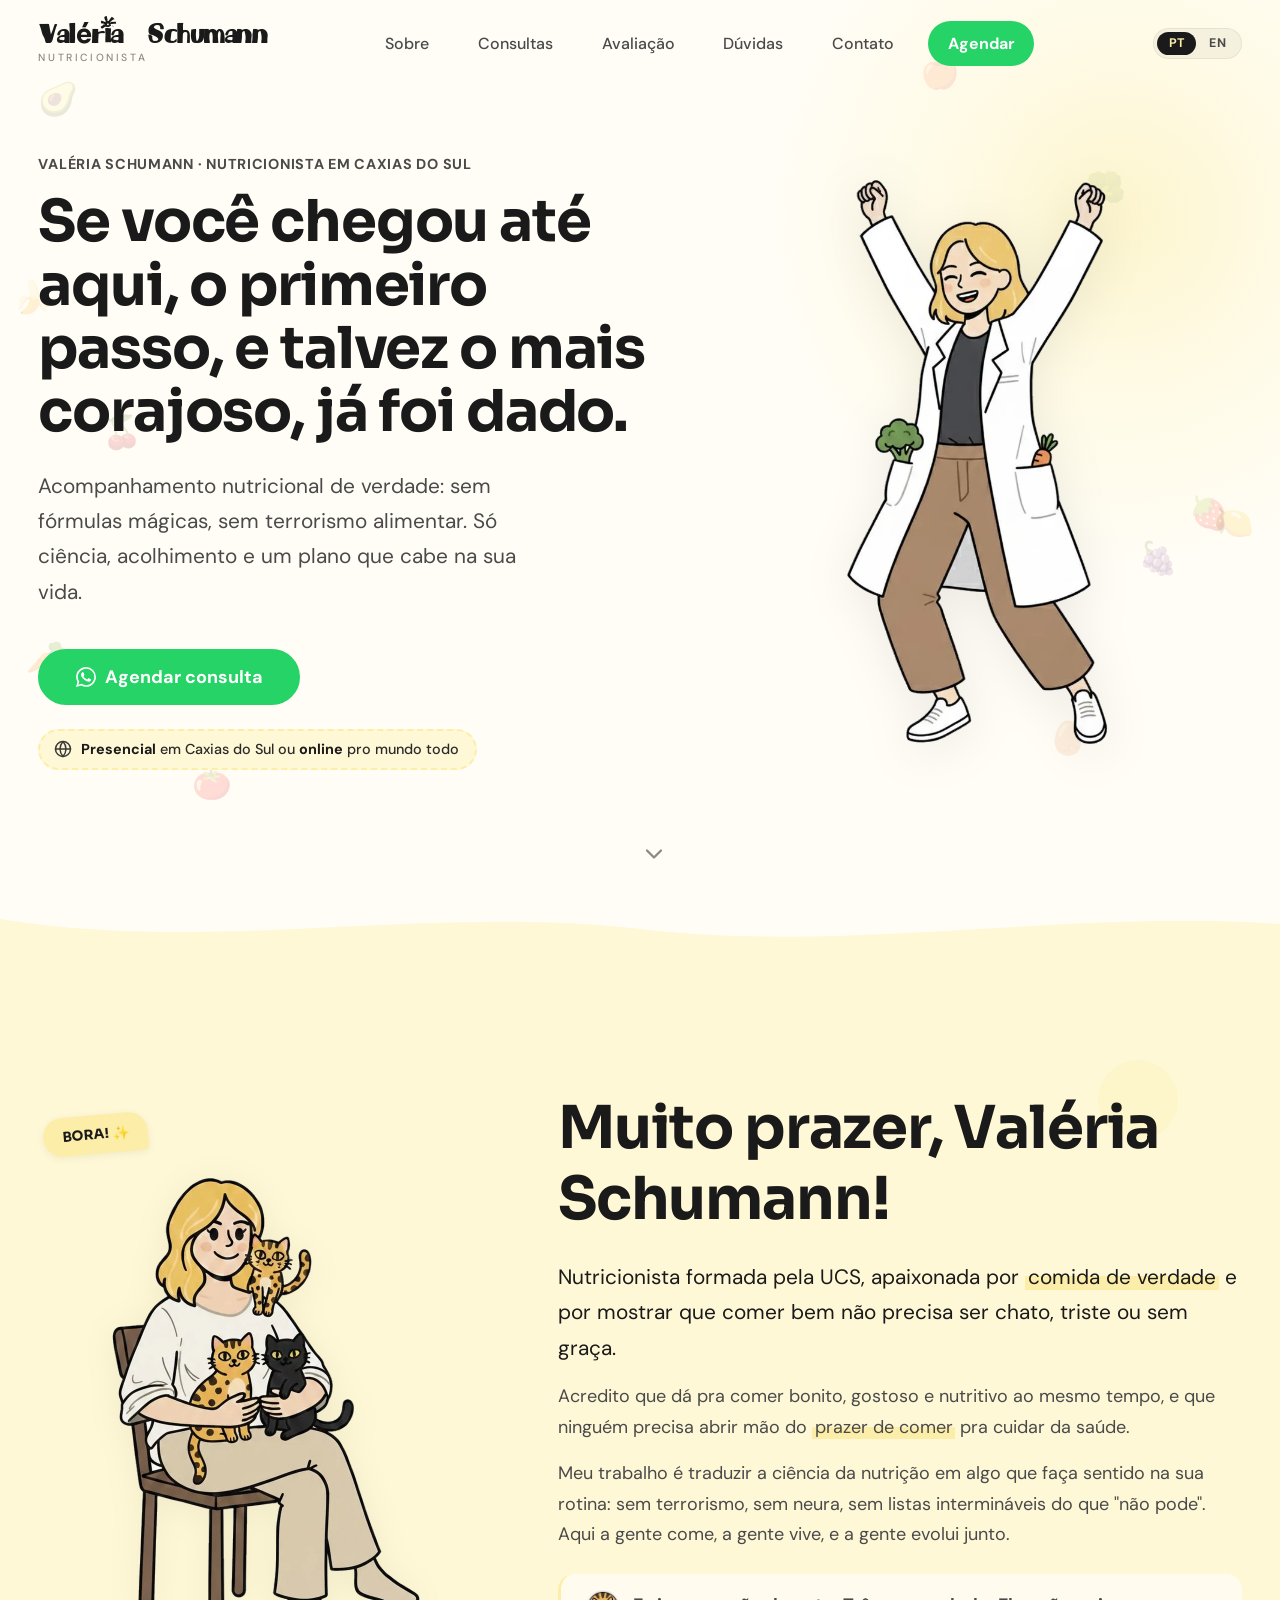
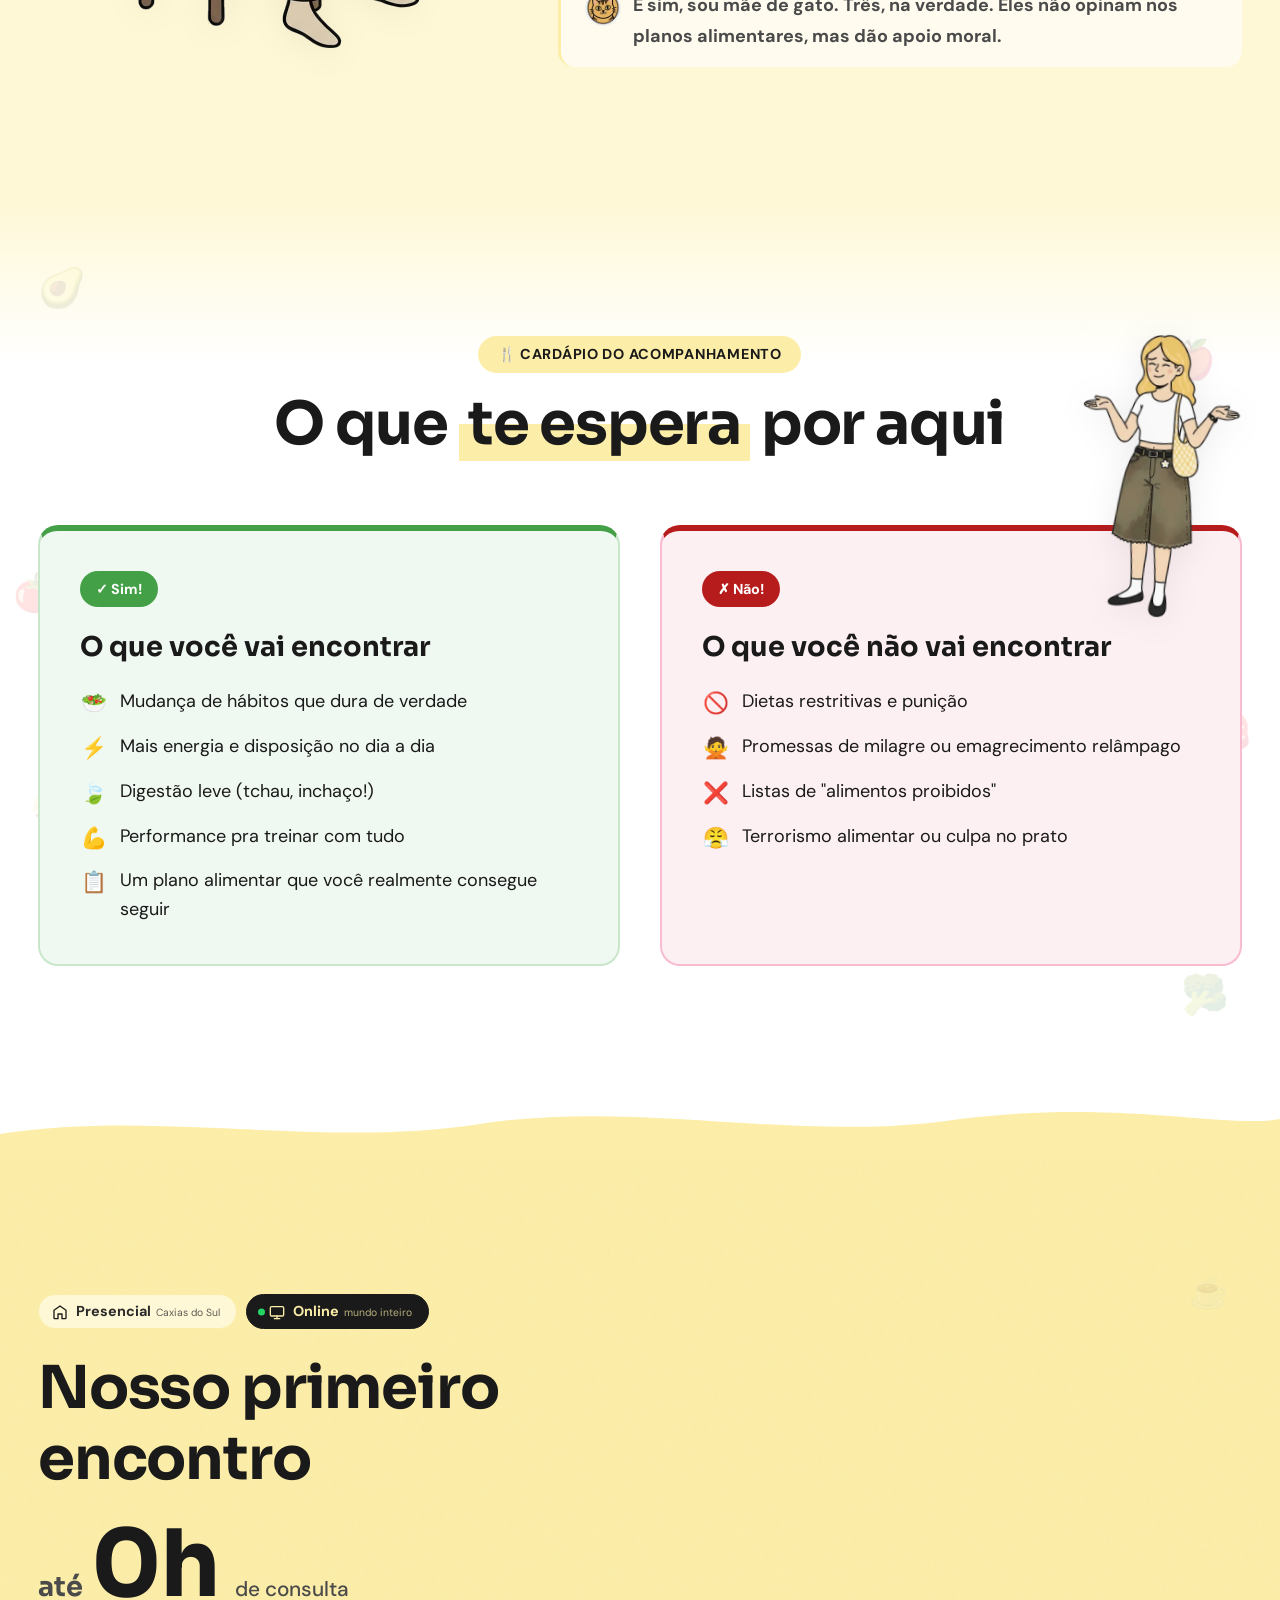
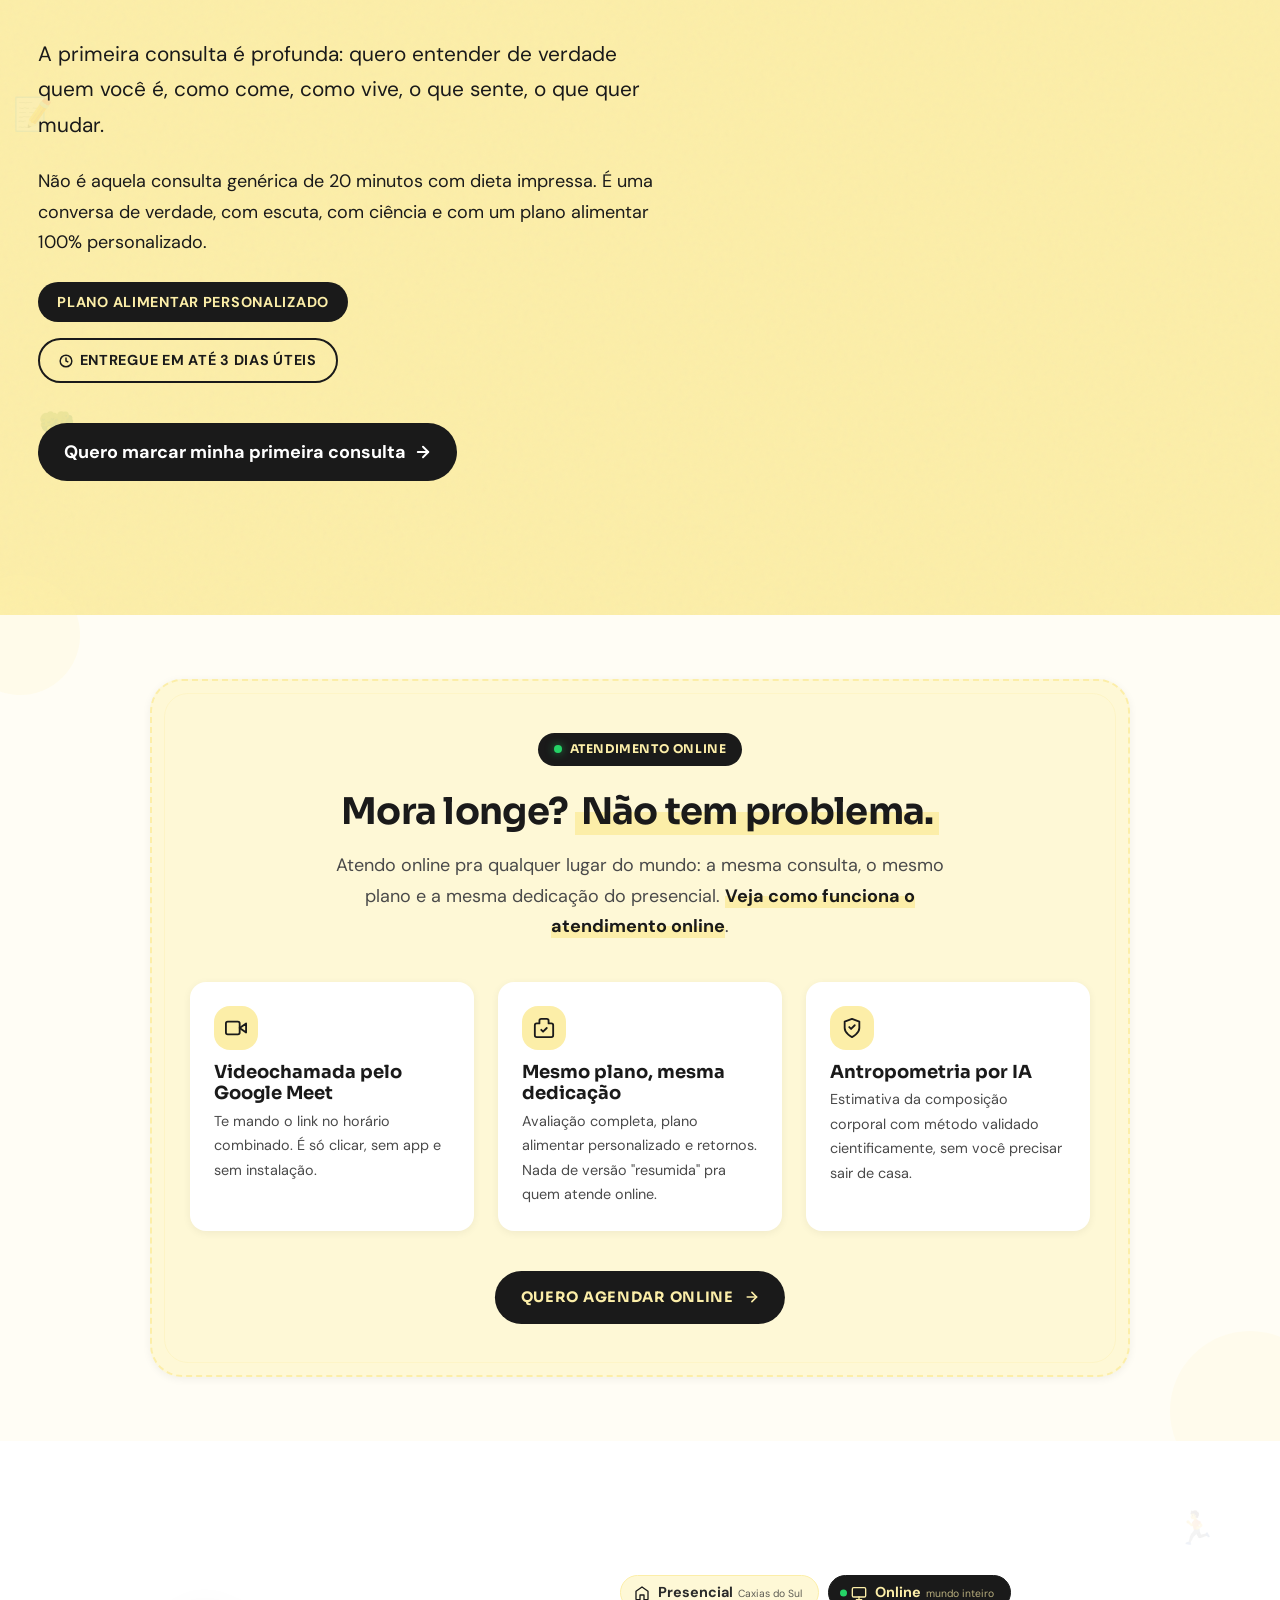
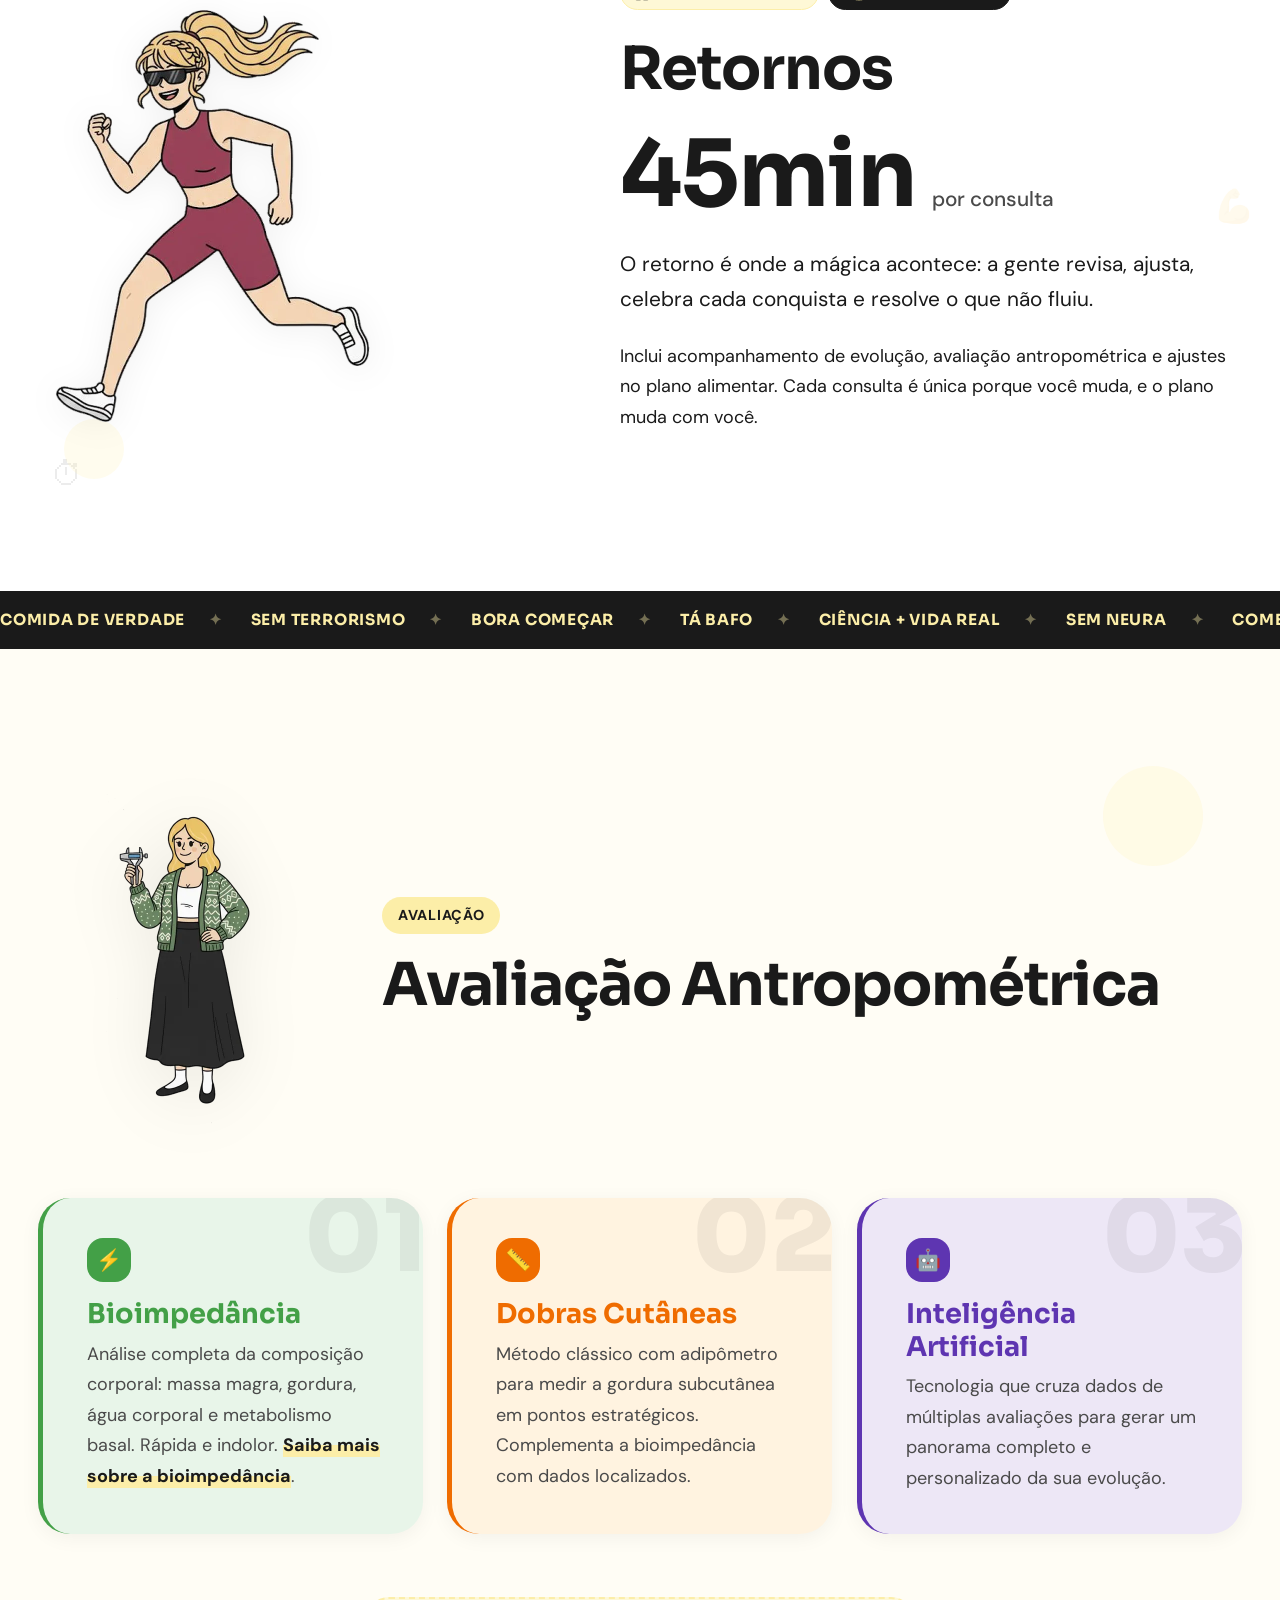
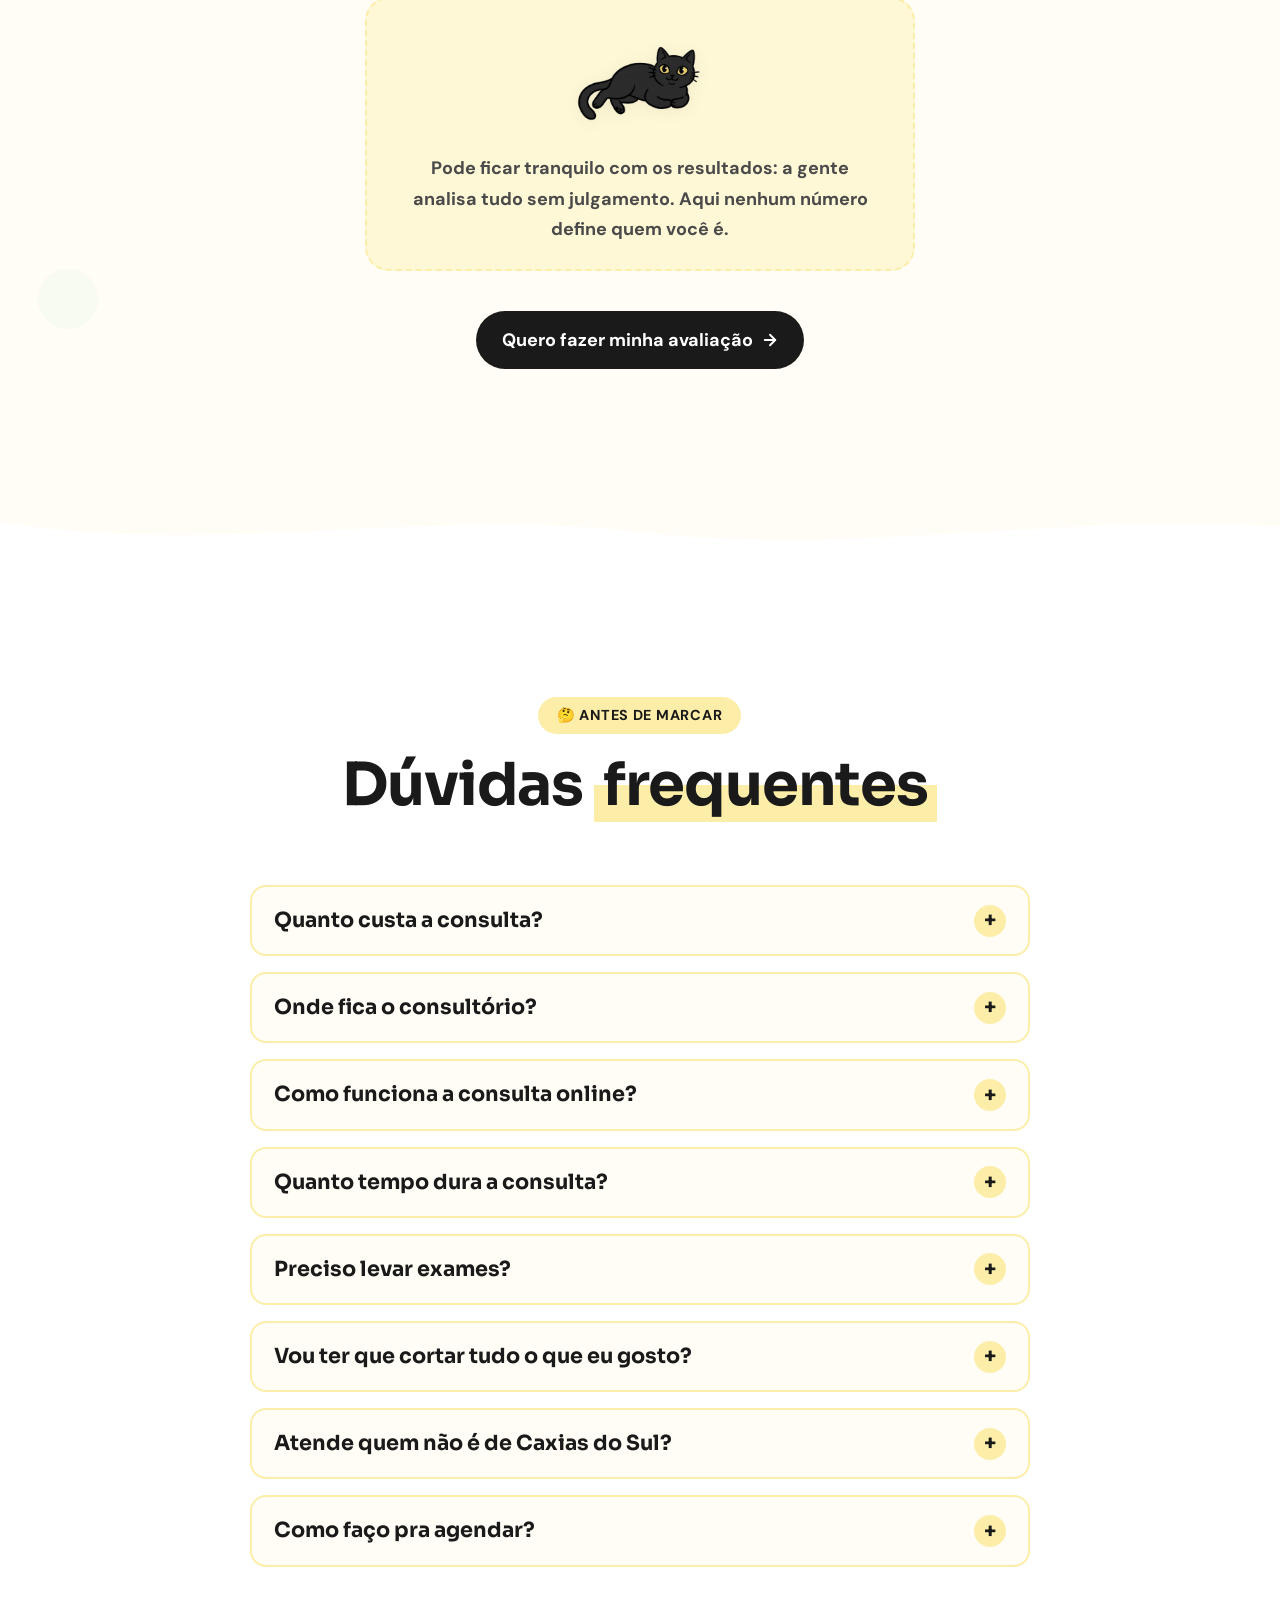
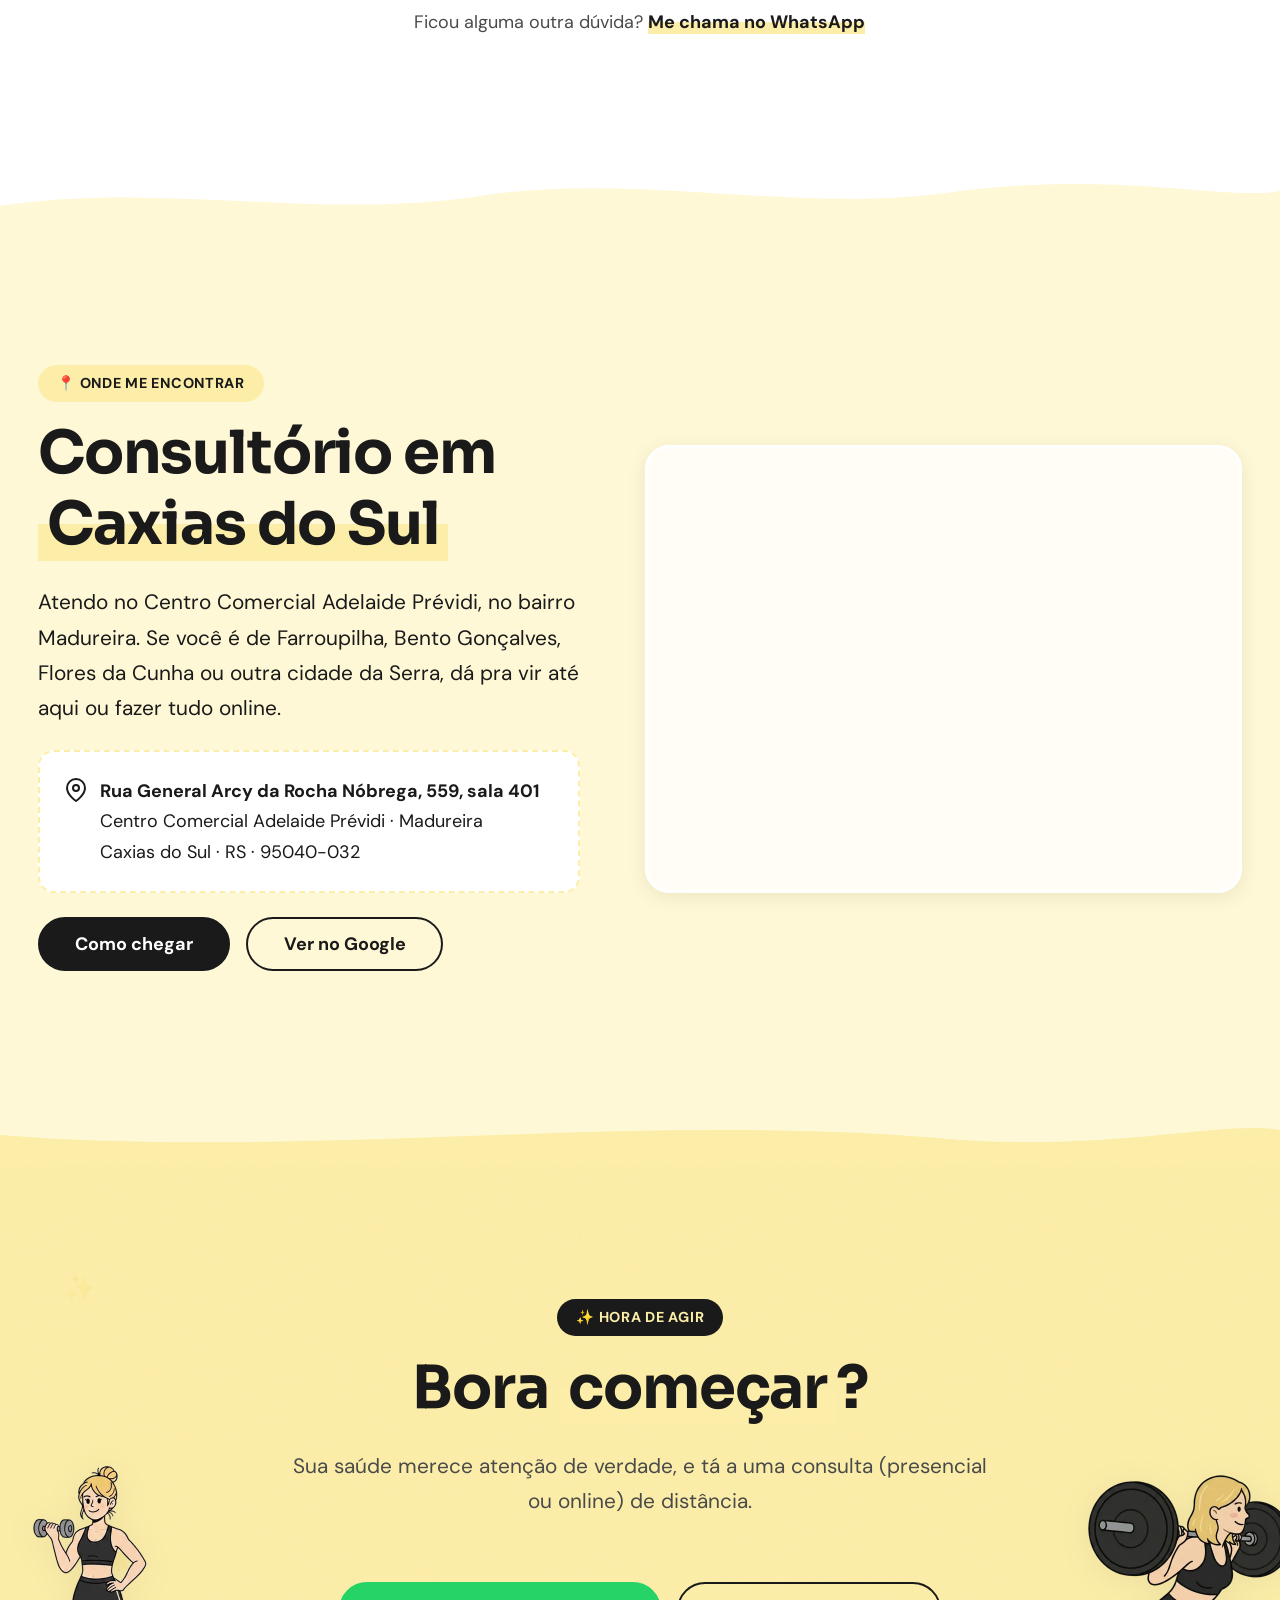
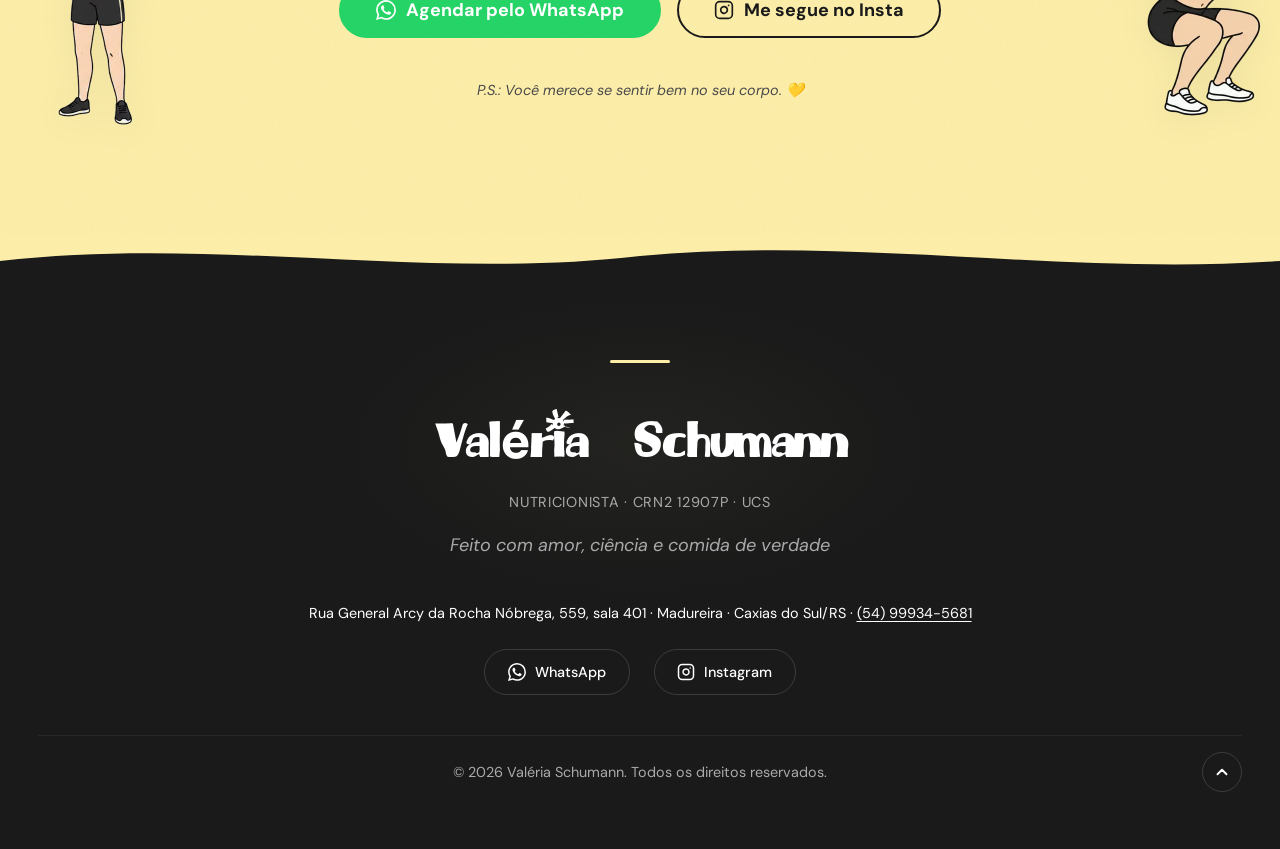
==== commit 00addaeb: "chore(seo): tag de verificação do Google Search Console Co-Authored-By: Claude Fable 5.2 <noreply@an" ====
--- a/index.html
+++ b/index.html
@@ -6,6 +6,7 @@
   <meta name="description" content="Nutricionista em Caxias do Sul (bairro Madureira) e online. Acompanhamento nutricional personalizado, sem dieta restritiva, com ciência e comida de verdade. Agende pelo WhatsApp.">
   <meta name="theme-color" content="#fffdf5">
   <meta name="robots" content="index, follow">
+  <meta name="google-site-verification" content="tIhXOv3Vcyqsn7jD7Eq3DE_iYXkso0-4xJebaLW-bf4">
   <meta name="author" content="Valéria Schumann">
   <link rel="canonical" href="https://valeriaschumann.com.br/">
 
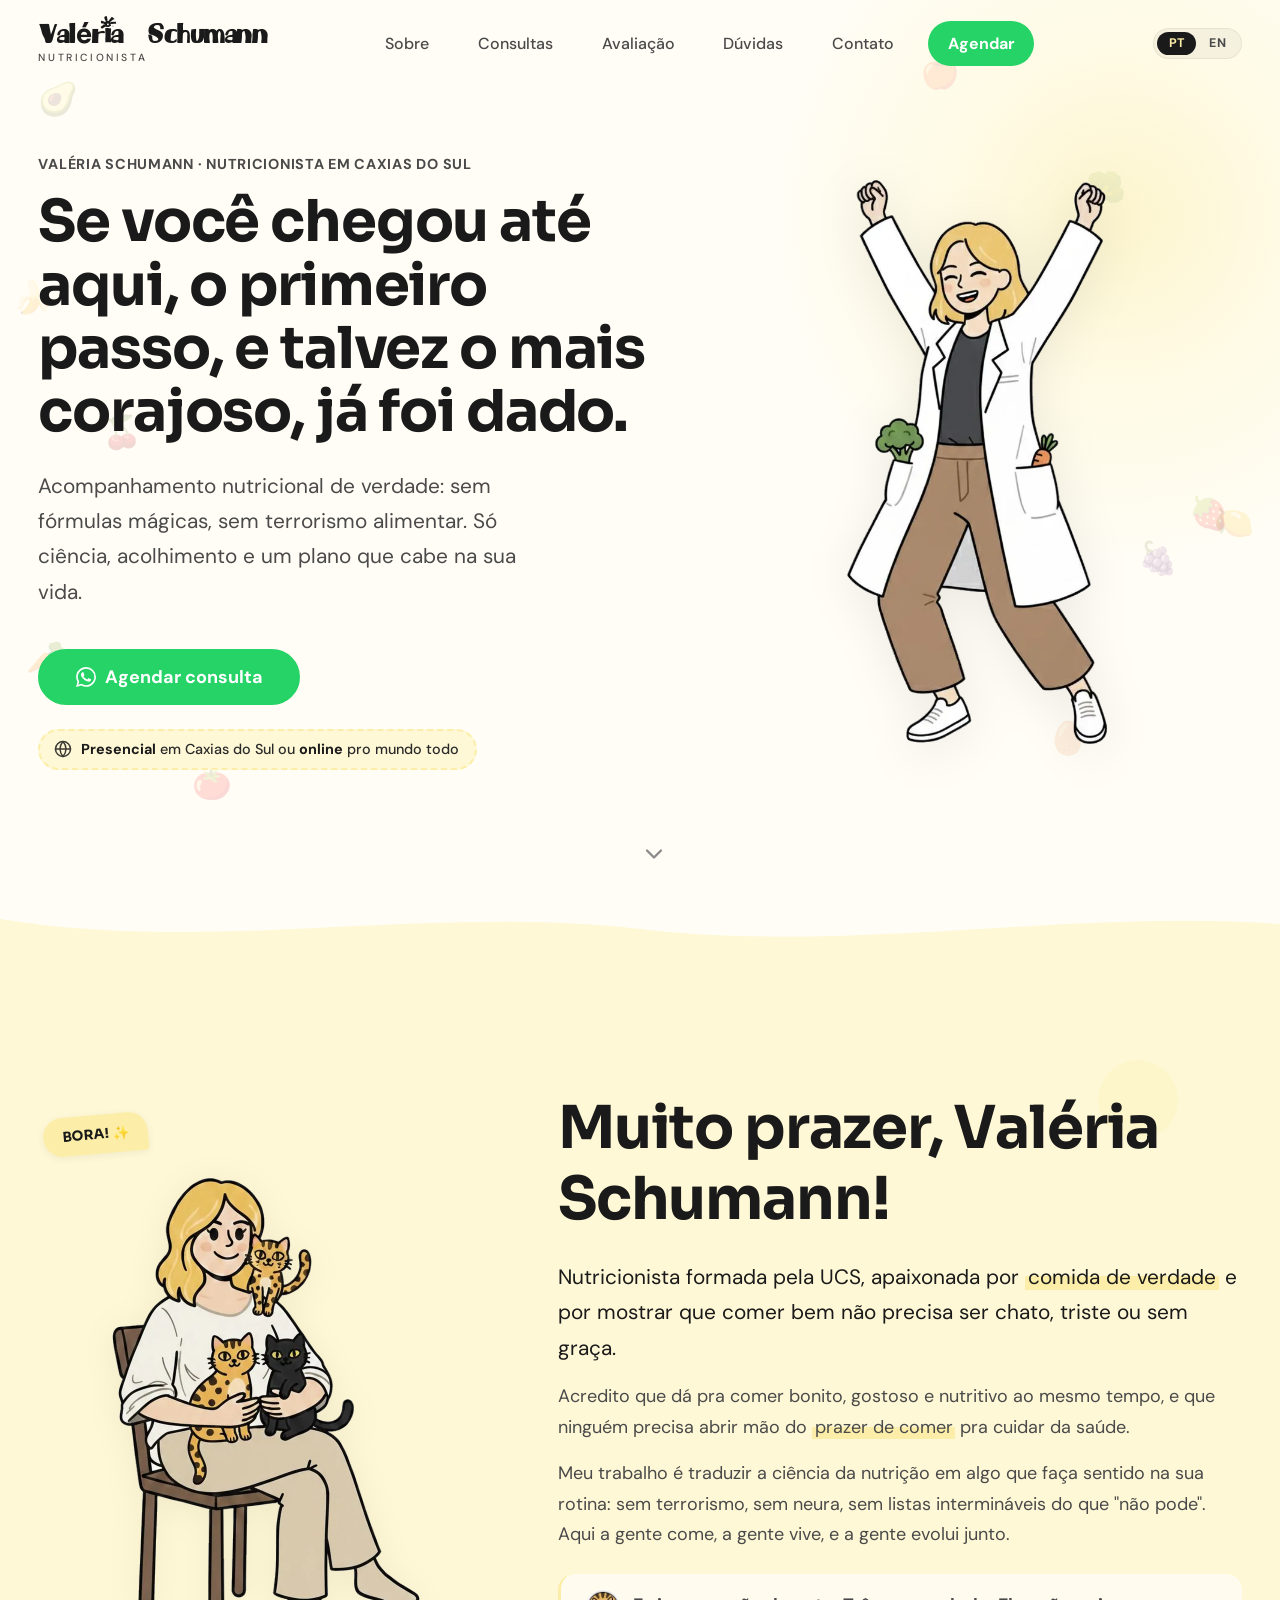
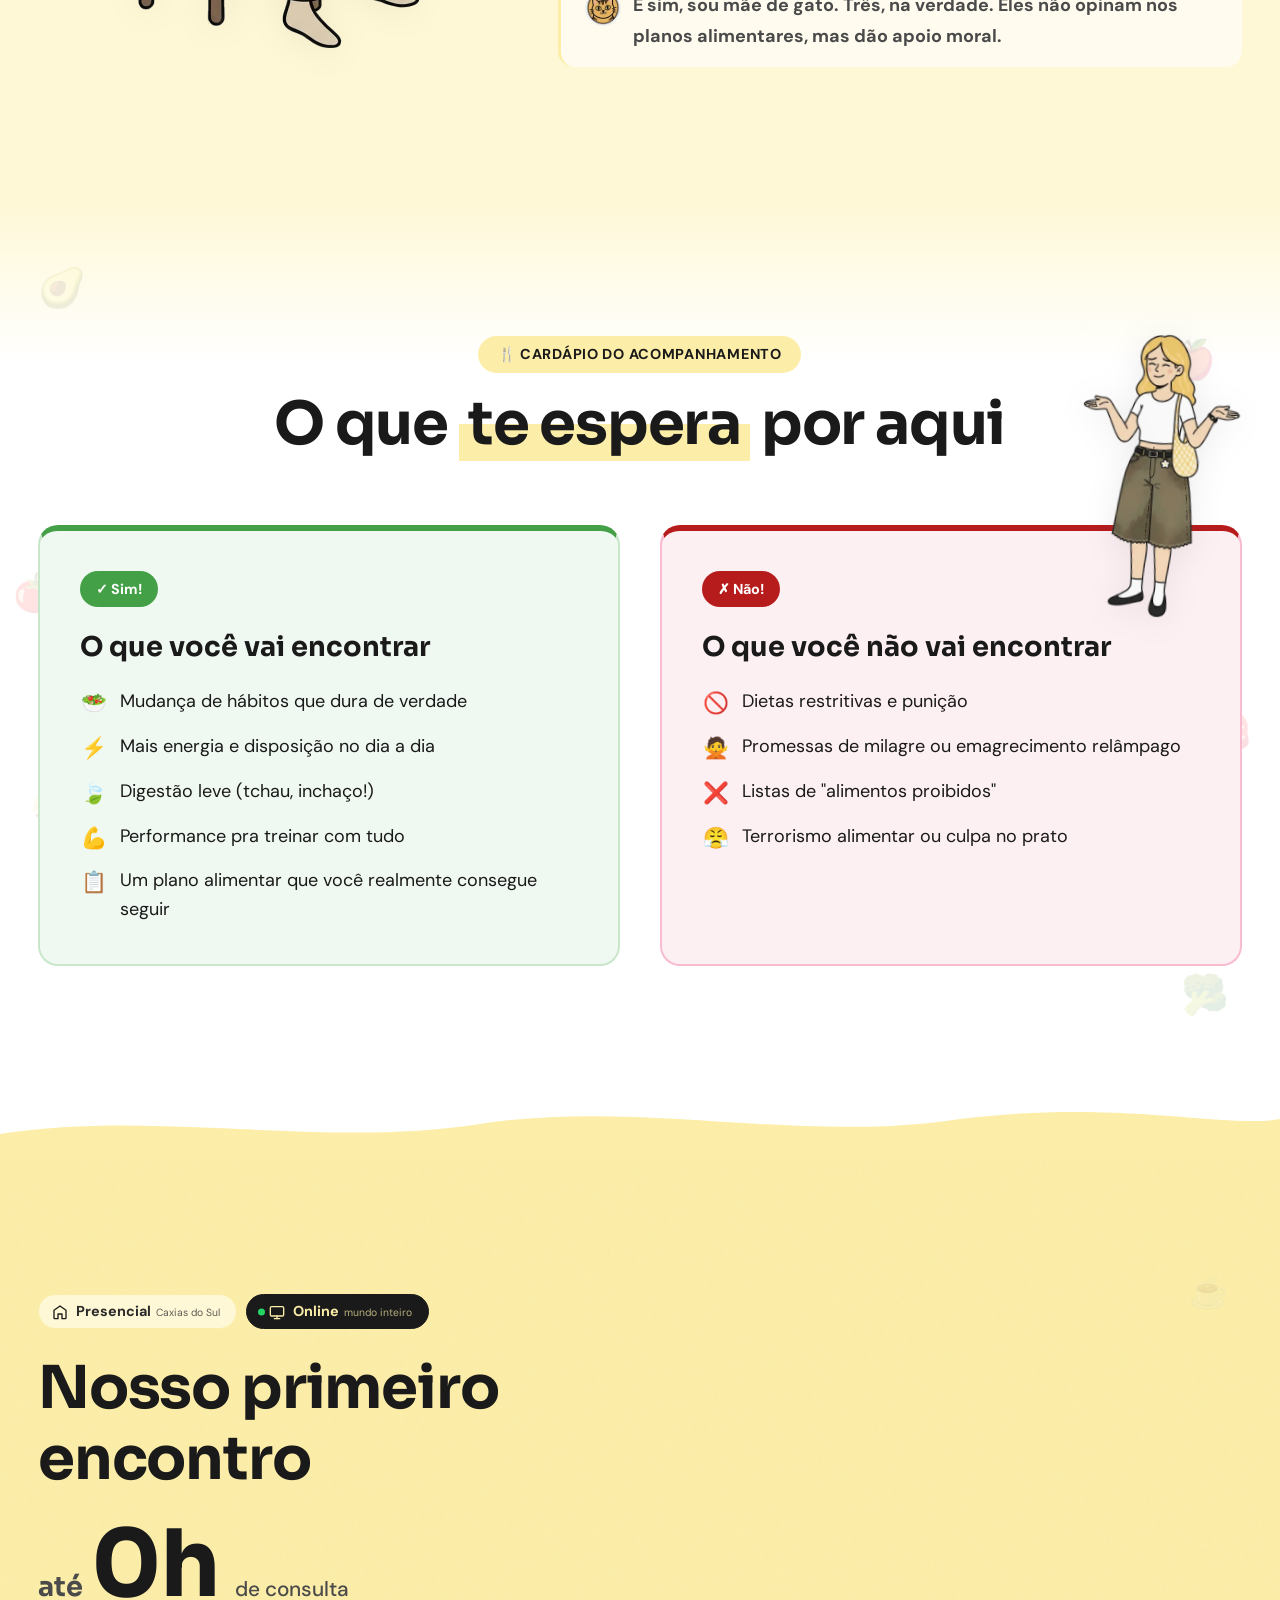
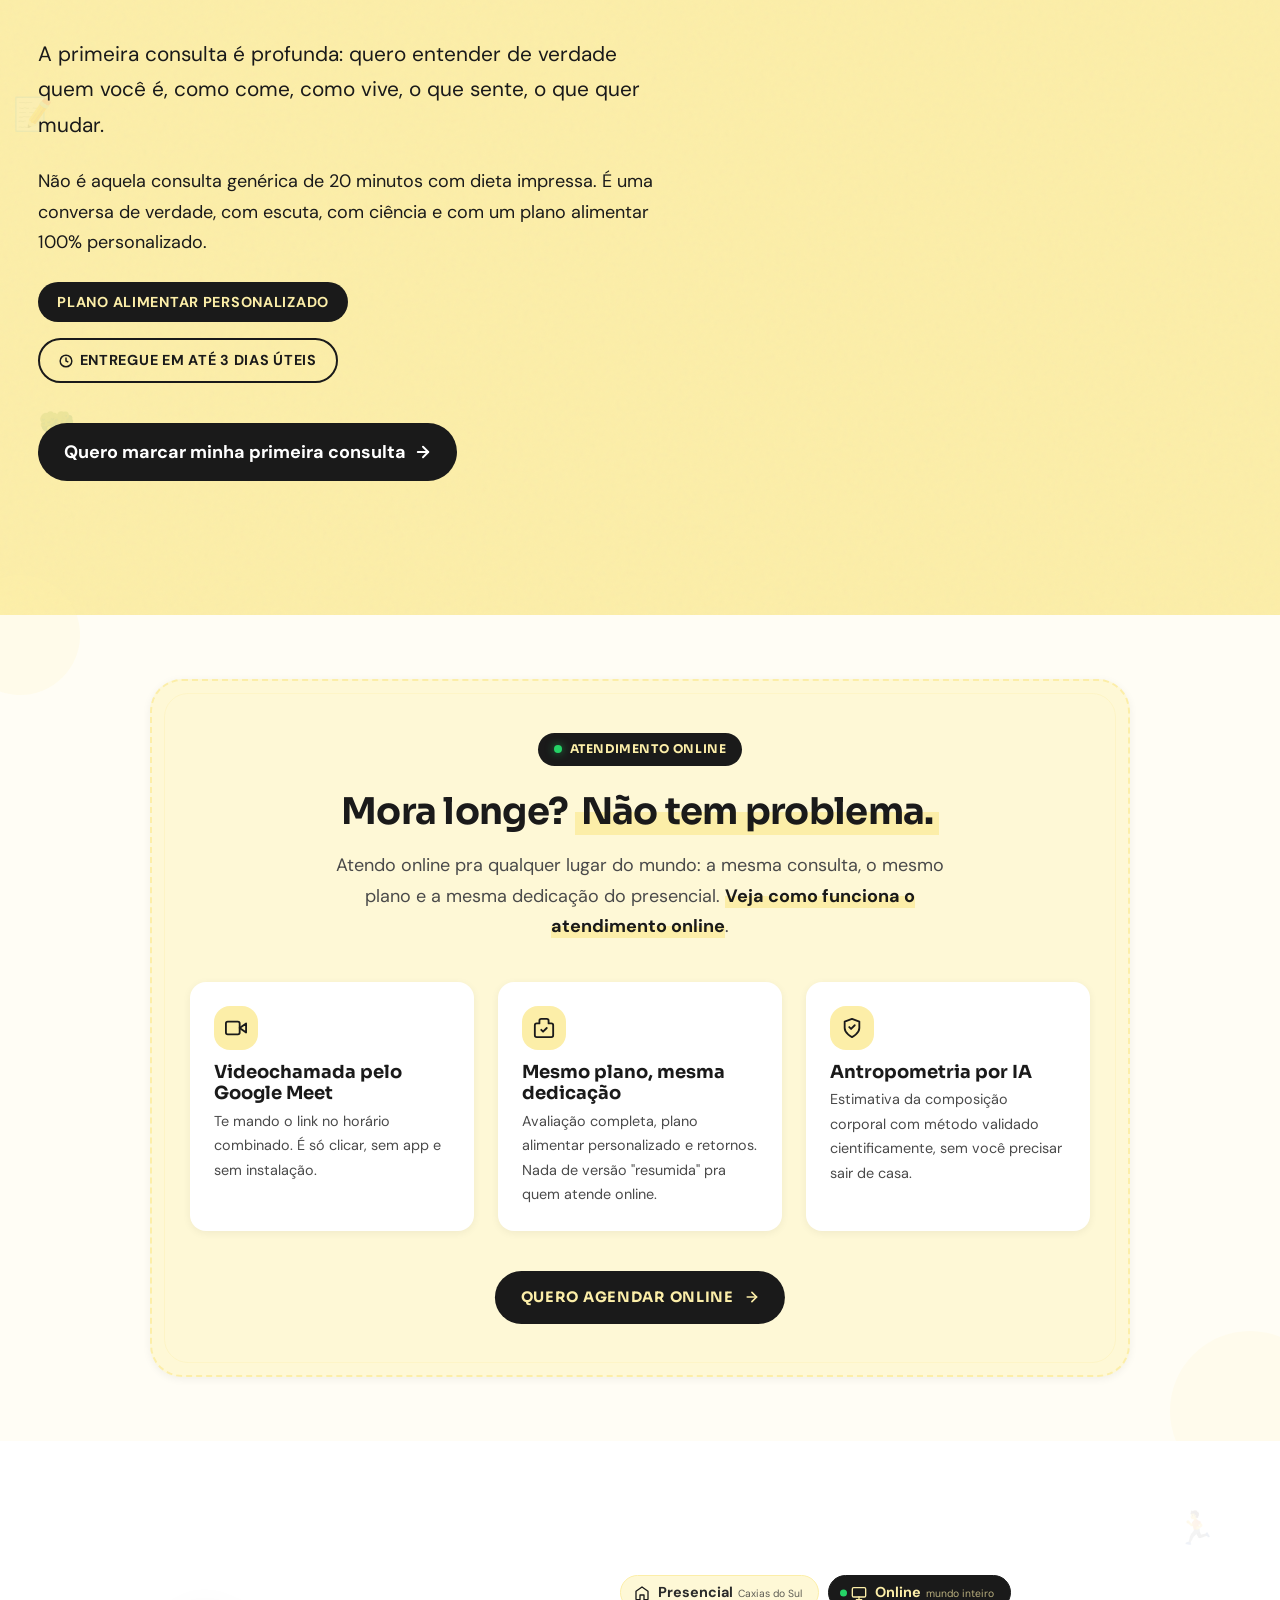
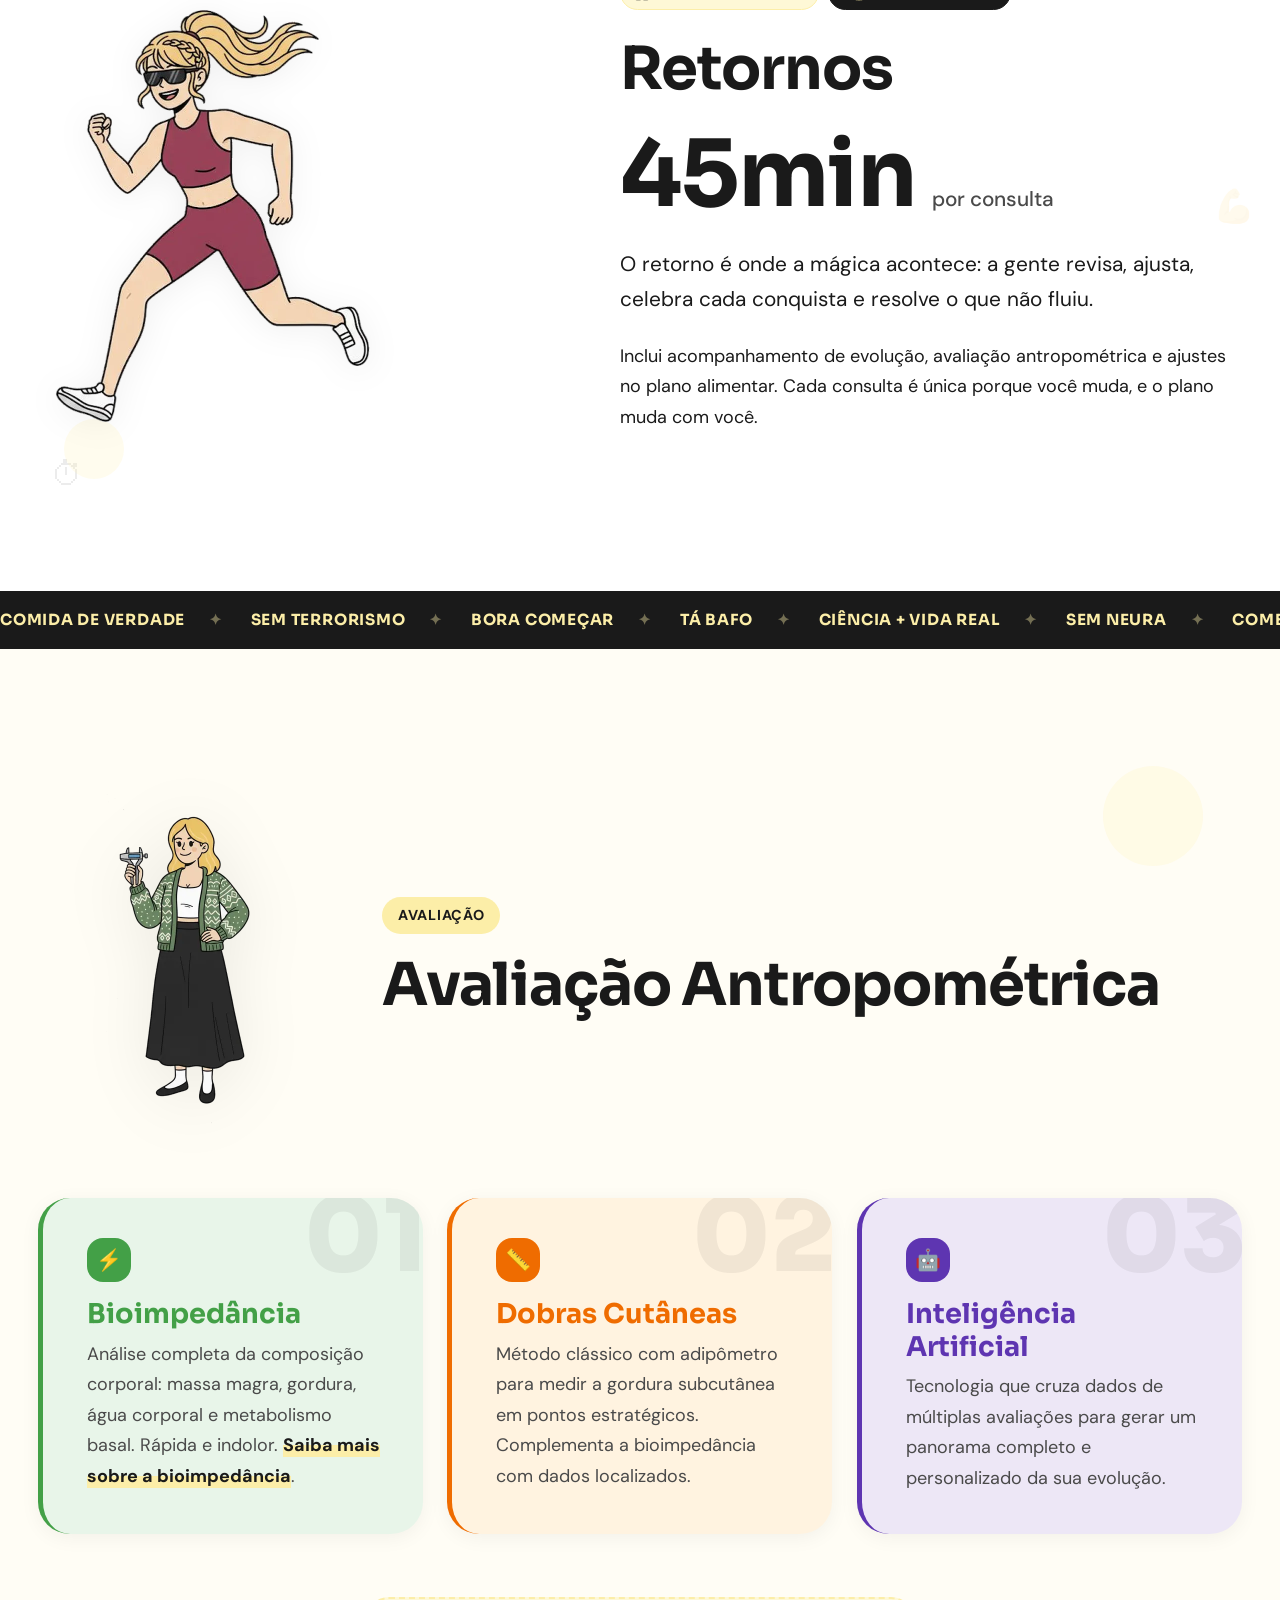
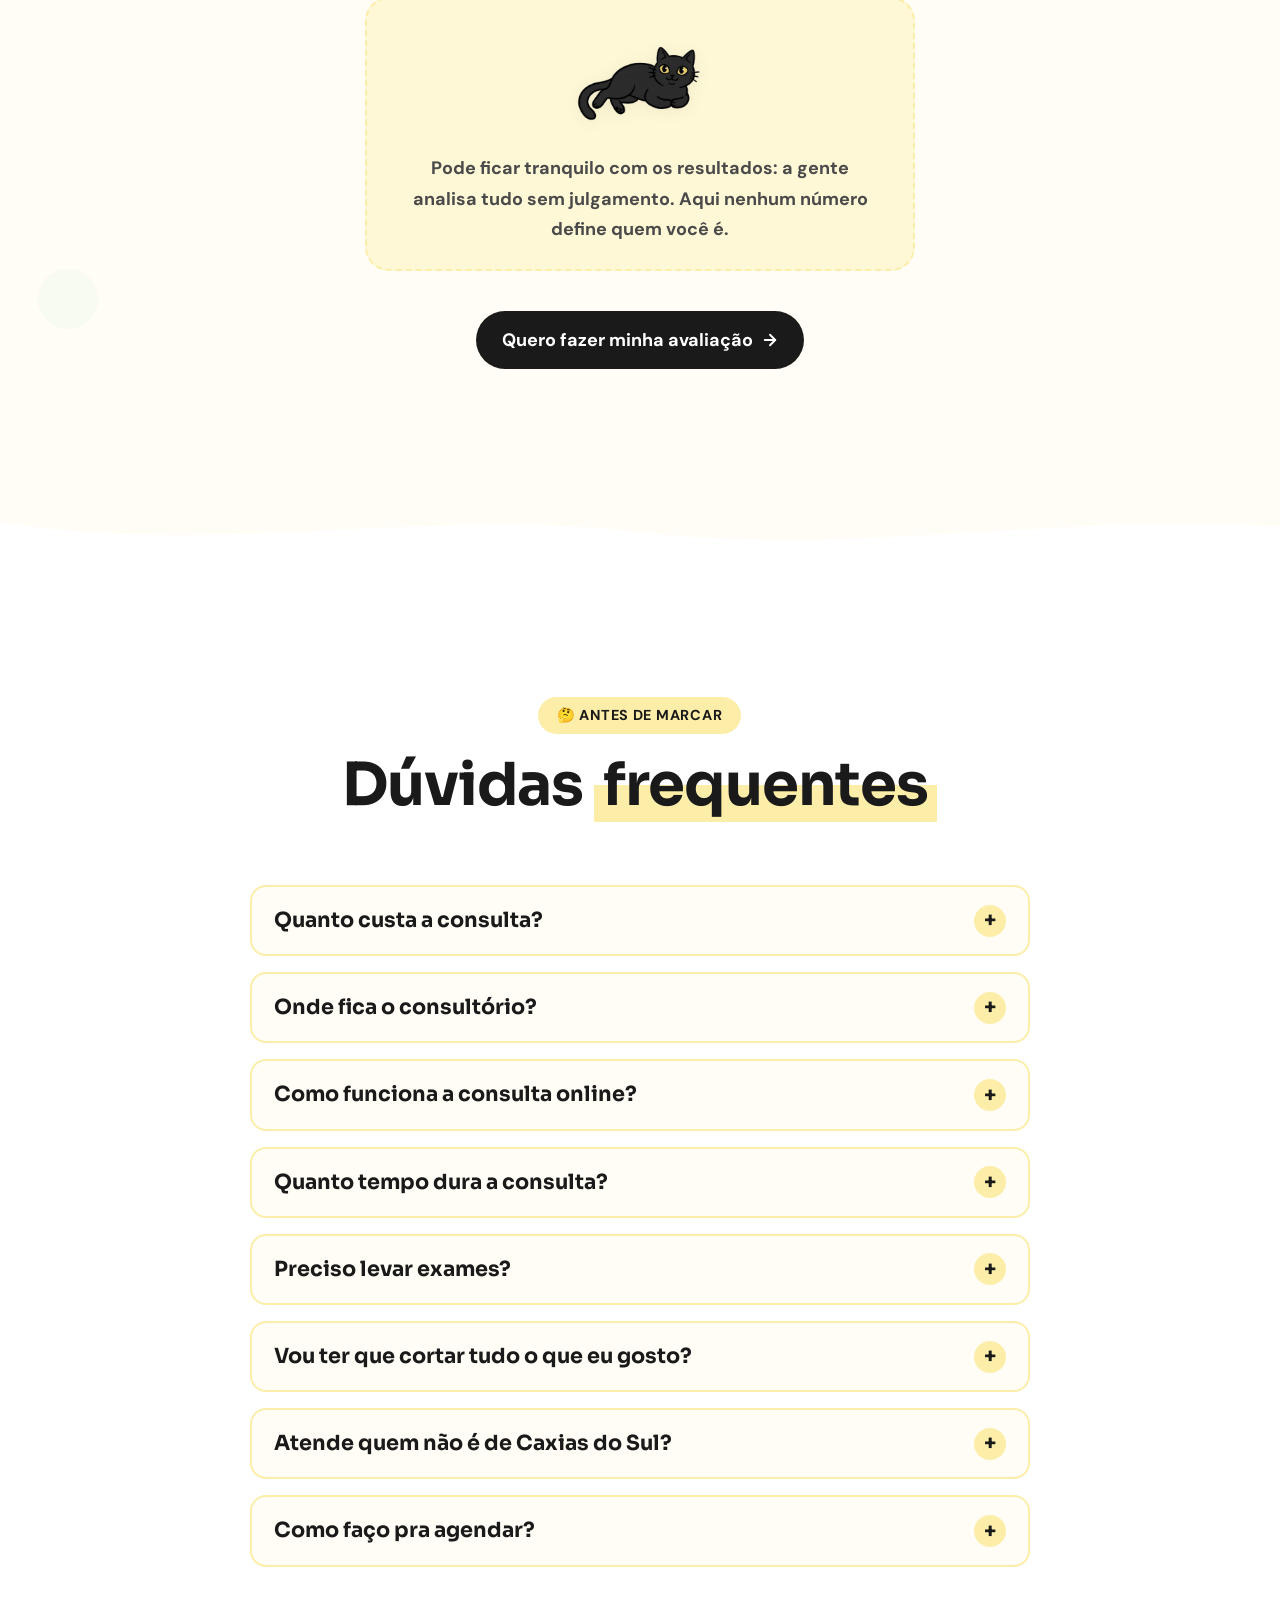
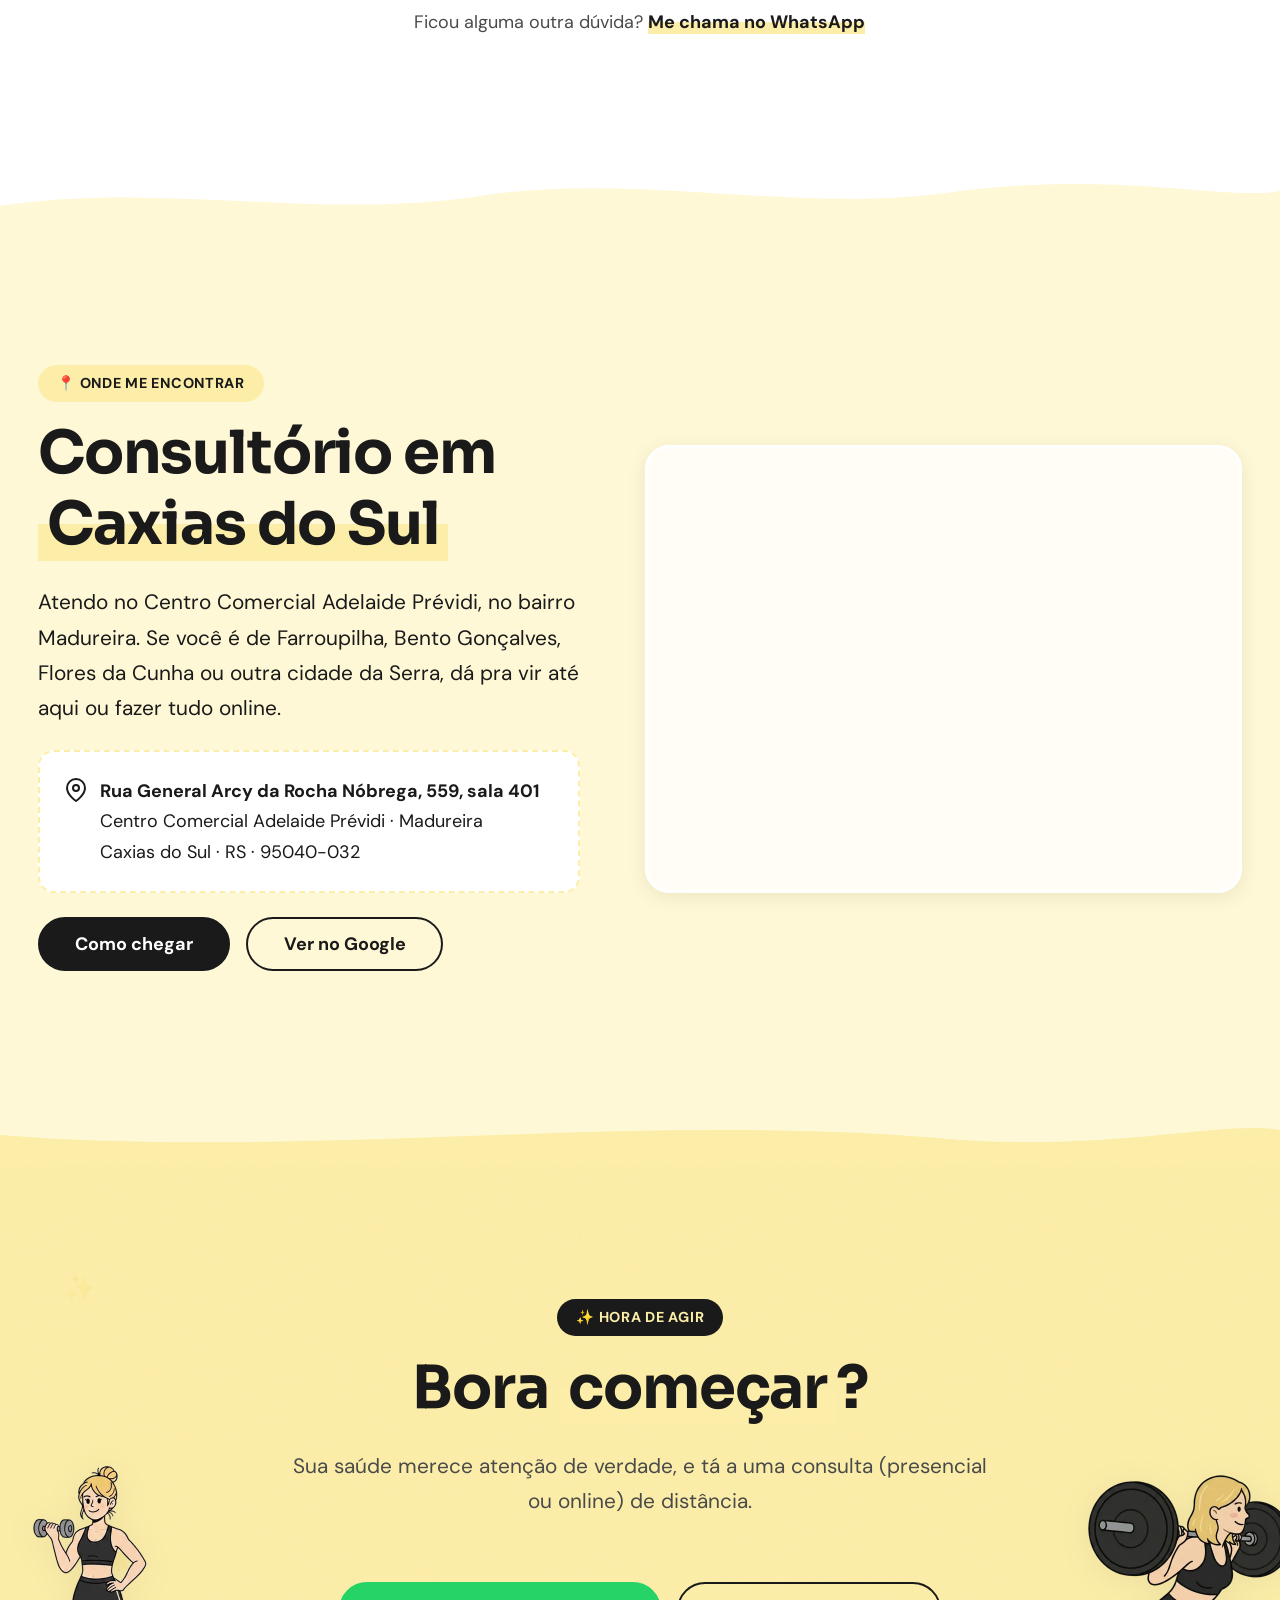
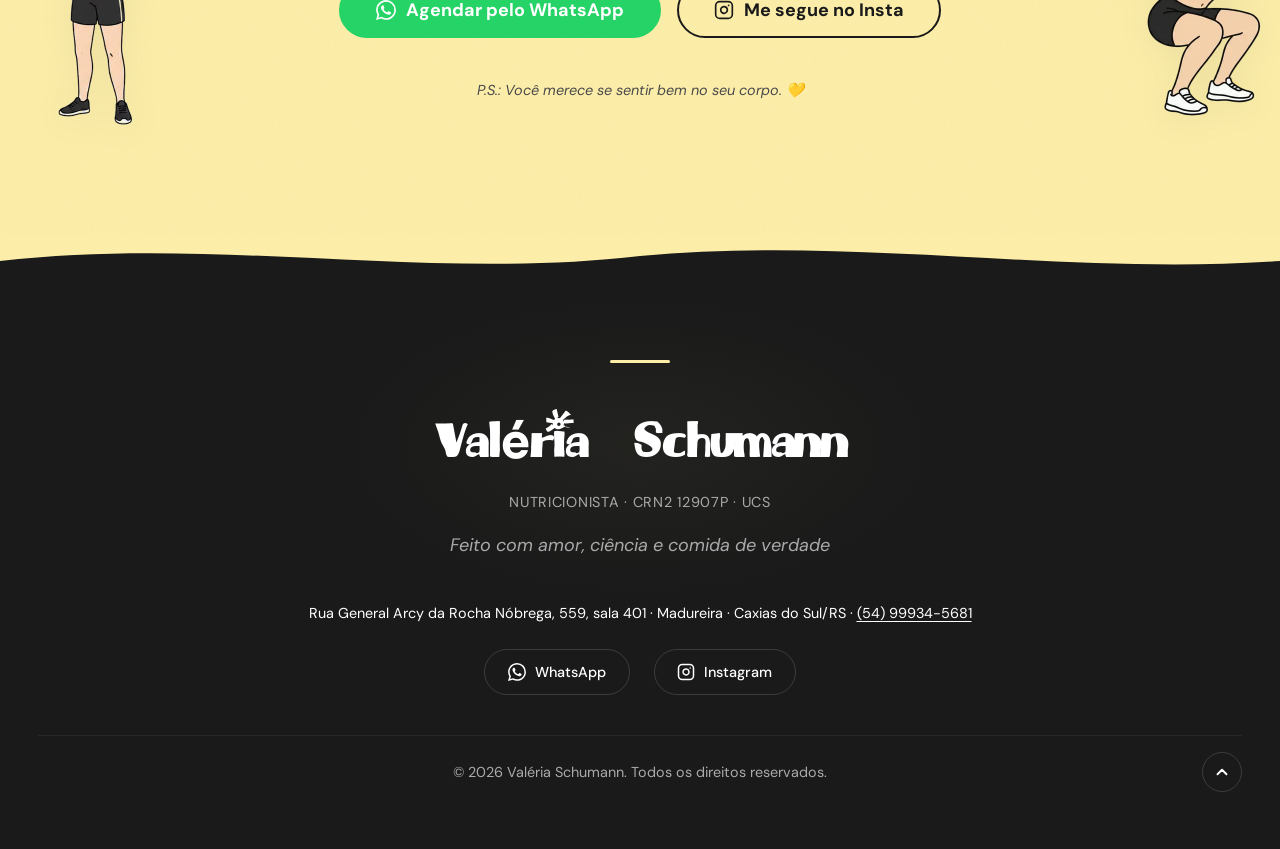
==== commit c69c31ac: "perf: carrega Google Fonts sem bloquear a renderização; contraste do logo Co-Authored-By: Claude Fab" ====
--- a/index.html
+++ b/index.html
@@ -202,7 +202,9 @@
   <!-- Google Fonts: DM Sans -->
   <link rel="preconnect" href="https://fonts.googleapis.com">
   <link rel="preconnect" href="https://fonts.gstatic.com" crossorigin>
-  <link href="https://fonts.googleapis.com/css2?family=DM+Sans:ital,opsz,wght@0,9..40,400;0,9..40,500;0,9..40,700;1,9..40,400&family=Sora:wght@400;700;800&display=swap" rel="stylesheet">
+  <link rel="preload" as="style" href="https://fonts.googleapis.com/css2?family=DM+Sans:ital,opsz,wght@0,9..40,400;0,9..40,500;0,9..40,700;1,9..40,400&family=Sora:wght@400;700;800&display=swap">
+  <link href="https://fonts.googleapis.com/css2?family=DM+Sans:ital,opsz,wght@0,9..40,400;0,9..40,500;0,9..40,700;1,9..40,400&family=Sora:wght@400;700;800&display=swap" rel="stylesheet" media="print" onload="this.media='all'">
+  <noscript><link href="https://fonts.googleapis.com/css2?family=DM+Sans:ital,opsz,wght@0,9..40,400;0,9..40,500;0,9..40,700;1,9..40,400&family=Sora:wght@400;700;800&display=swap" rel="stylesheet"></noscript>
 
   <!-- CSS -->
   <link rel="stylesheet" href="css/variables.css">
--- a/css/sections.css
+++ b/css/sections.css
@@ -101,7 +101,7 @@
   font-weight: var(--fw-medium);
   text-transform: uppercase;
   letter-spacing: 0.25em;
-  color: var(--color-gray-400);
+  color: var(--color-gray-600);
   margin-top: 1px;
 }
 
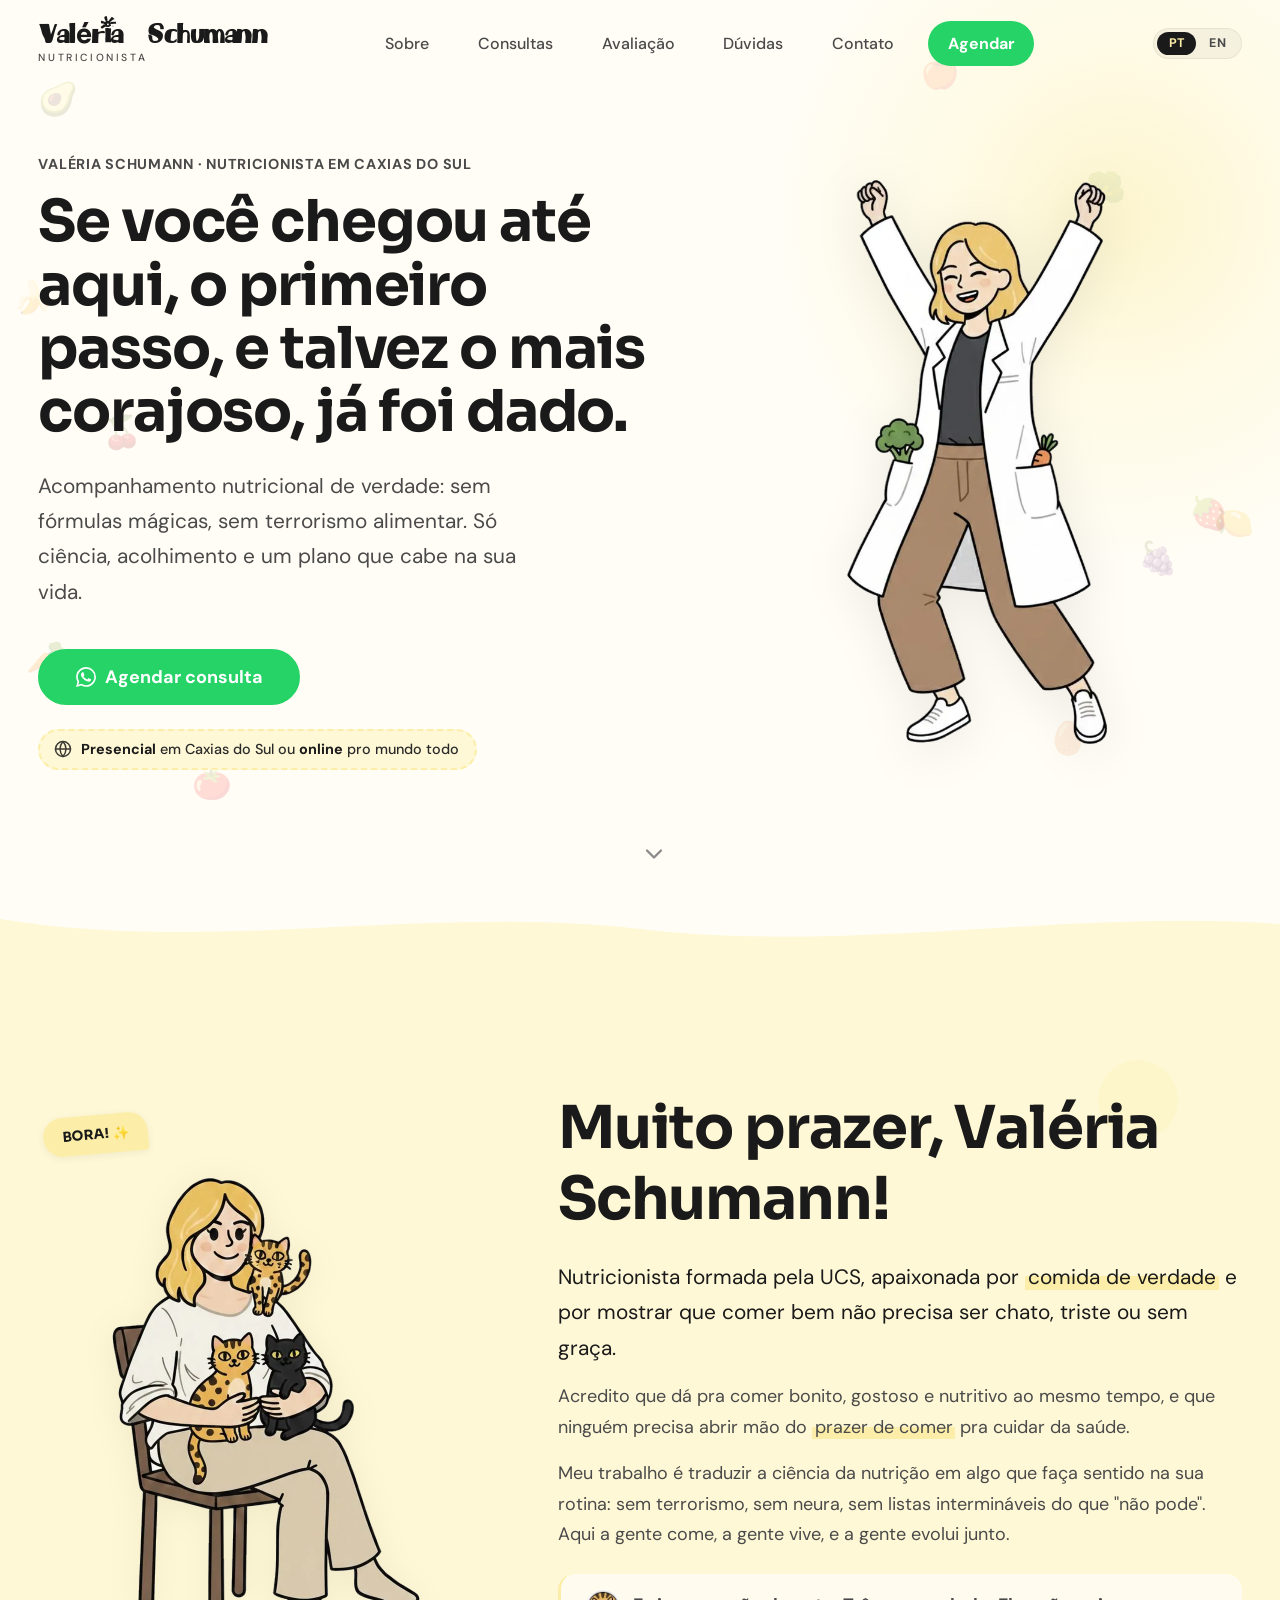
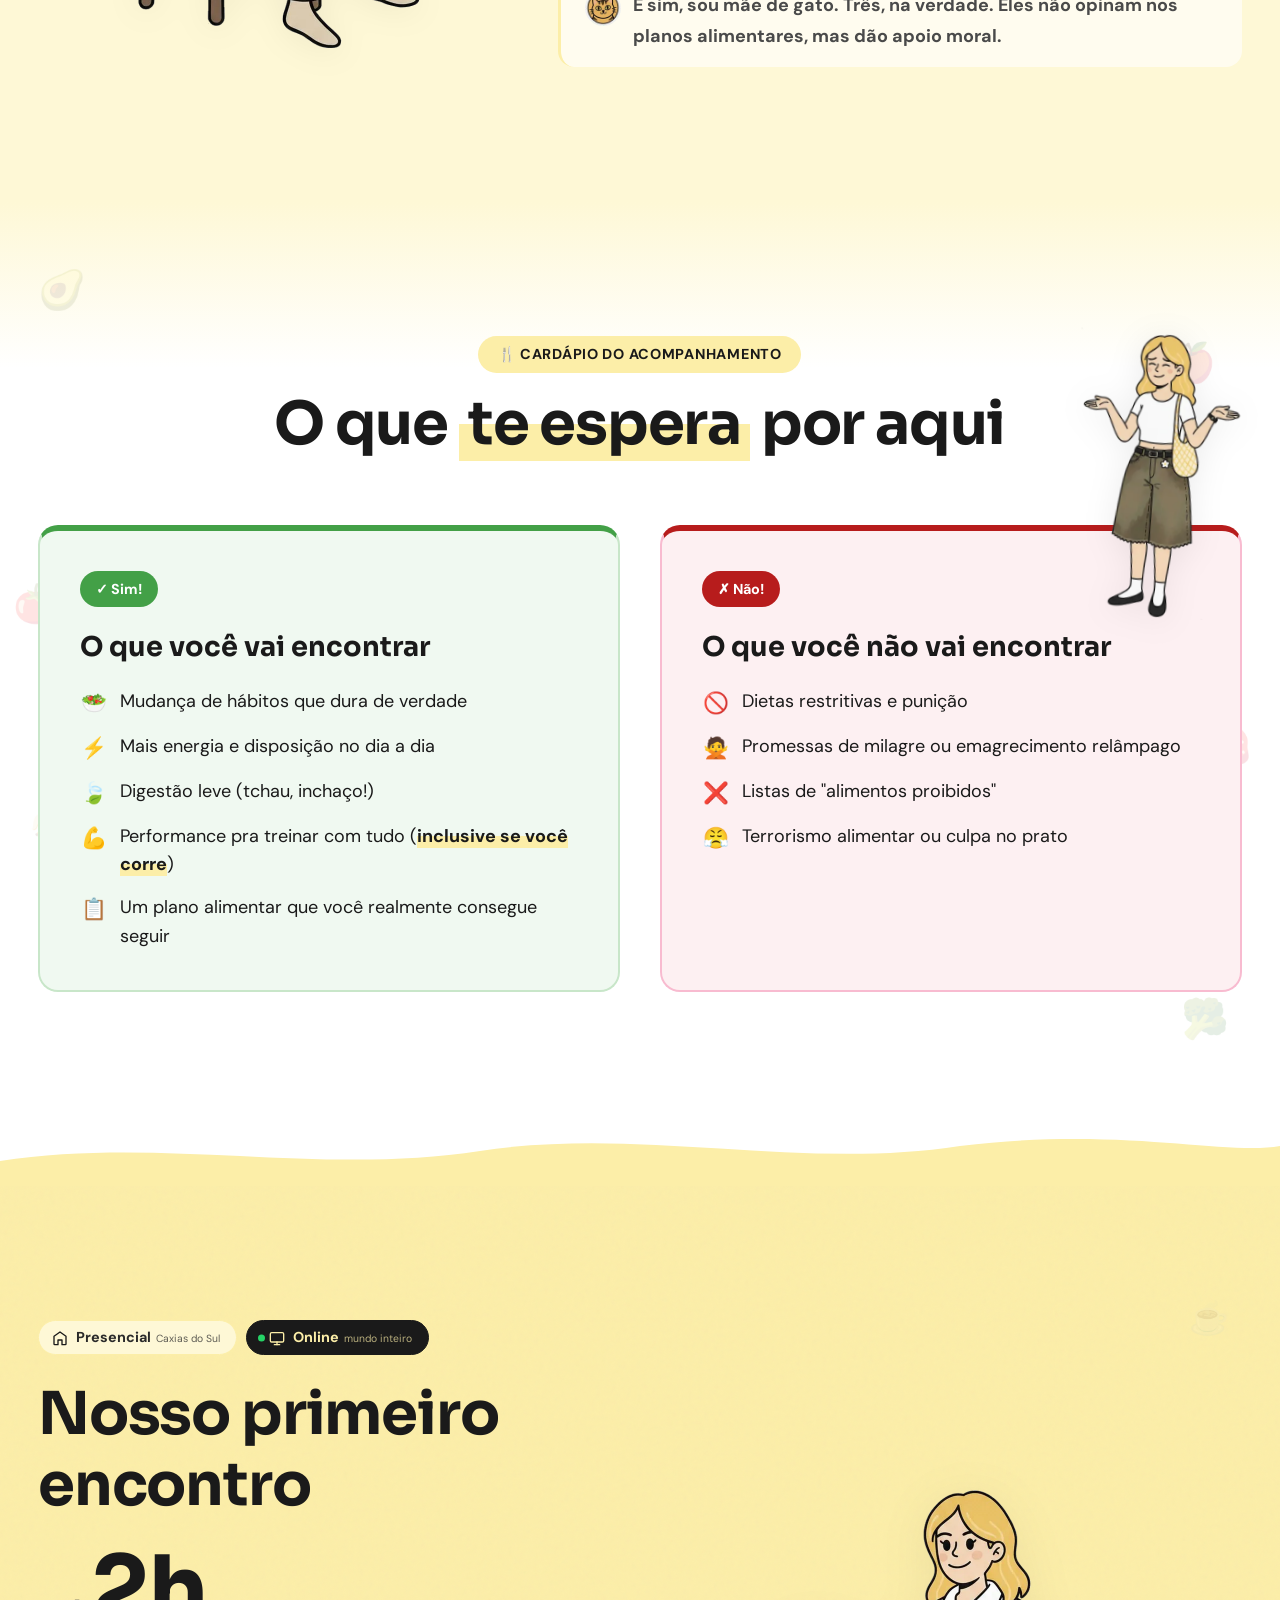
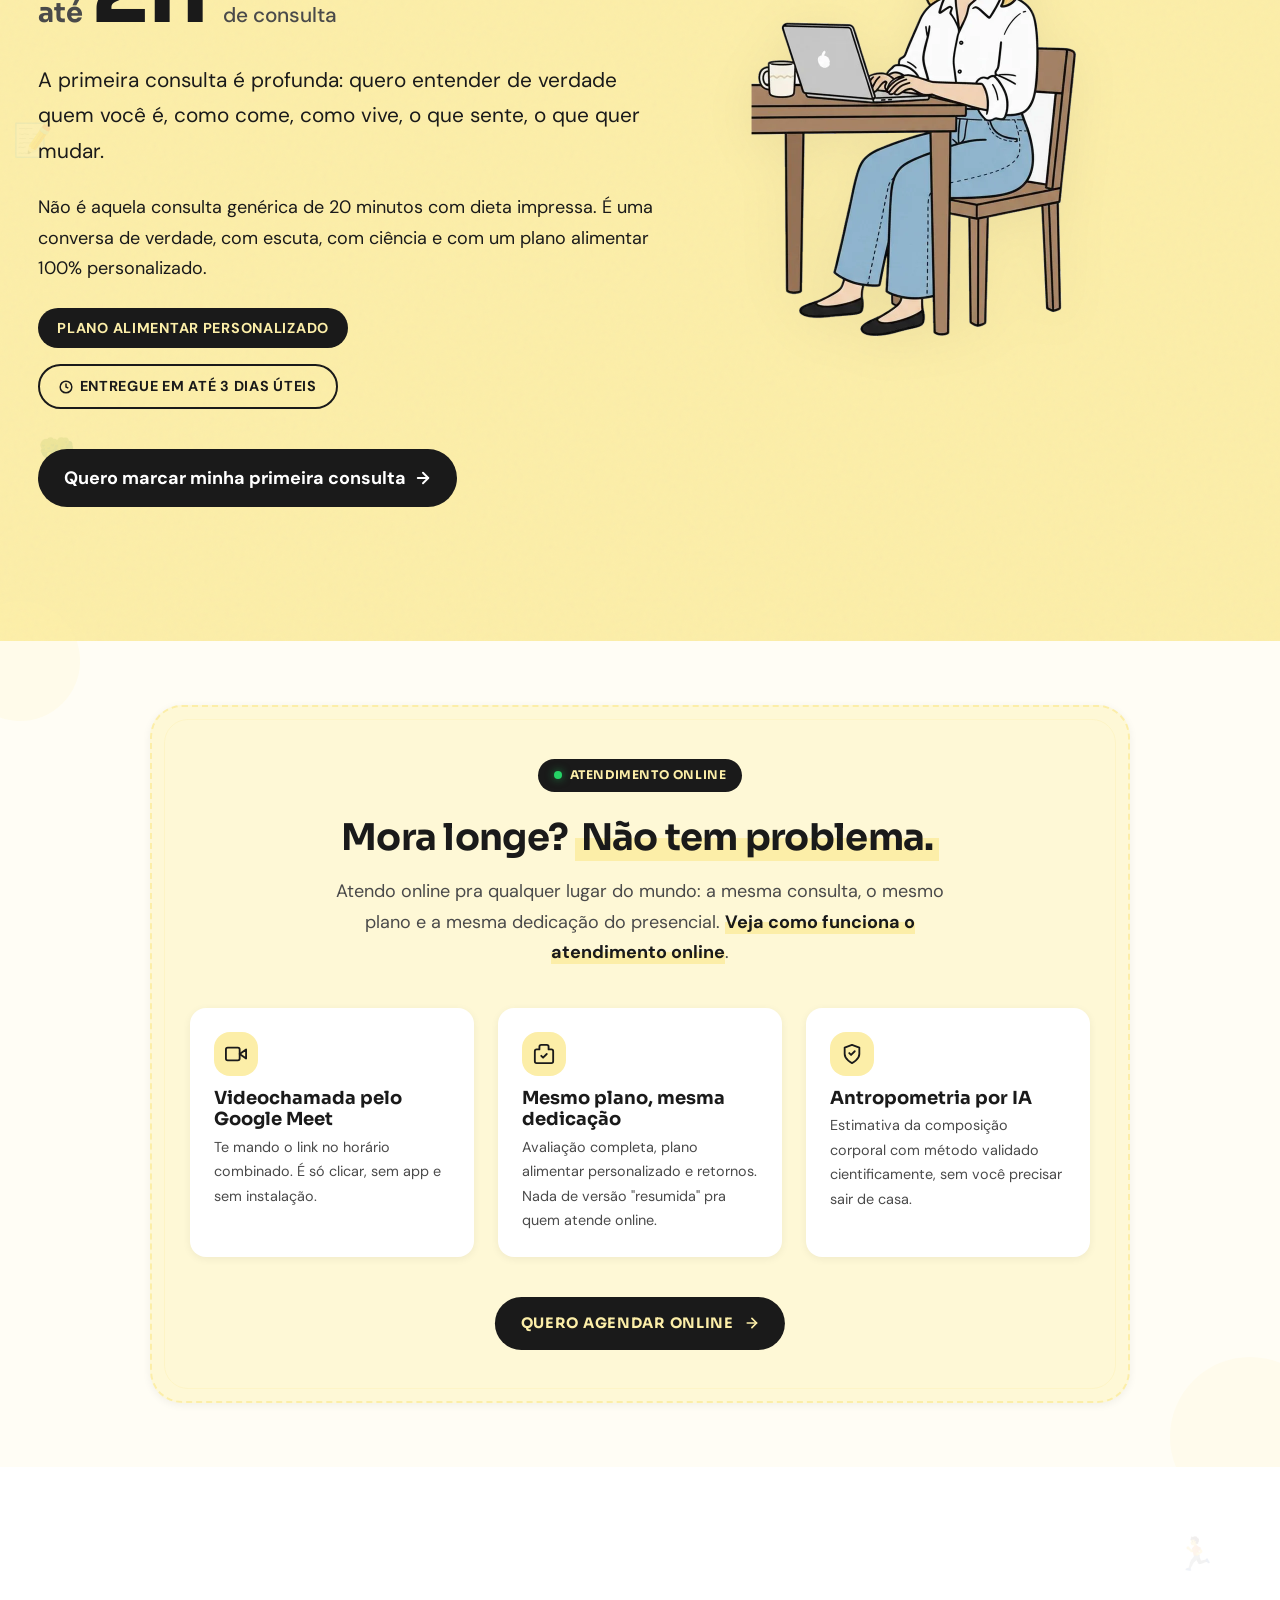
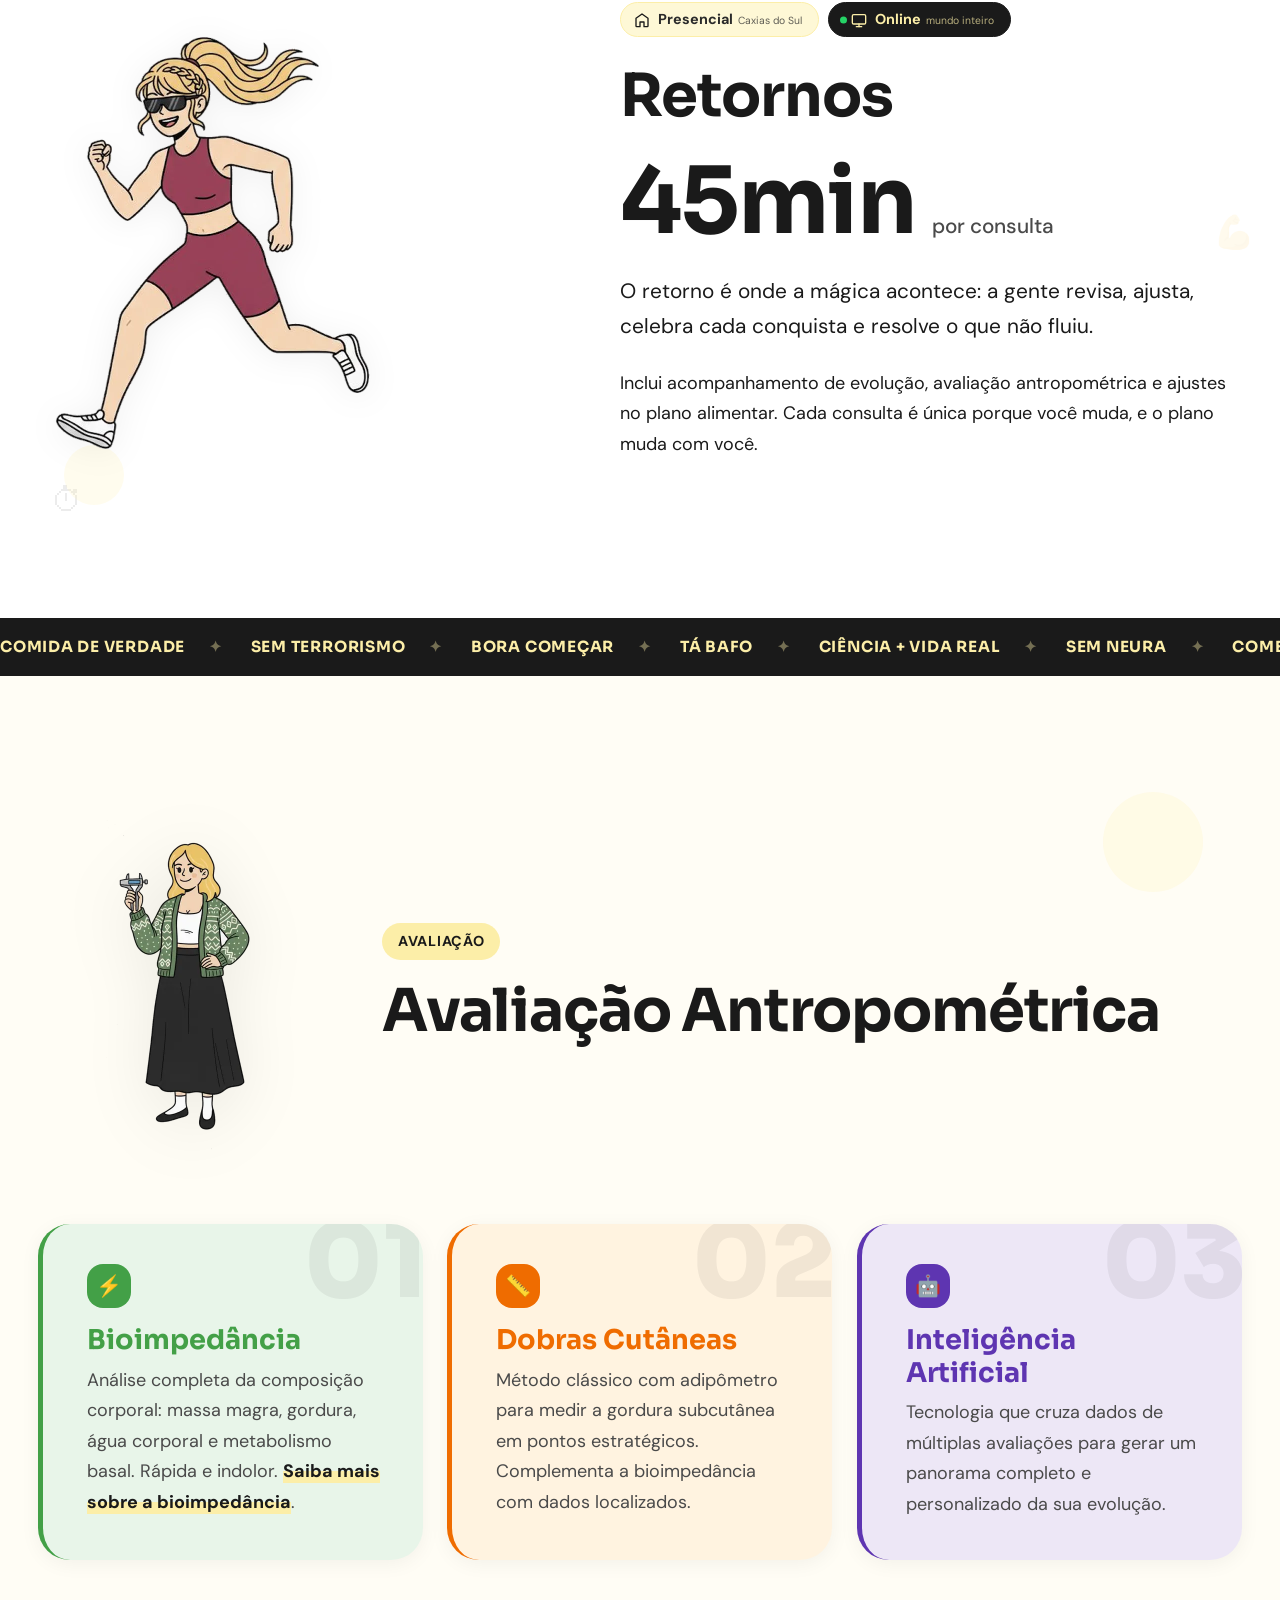
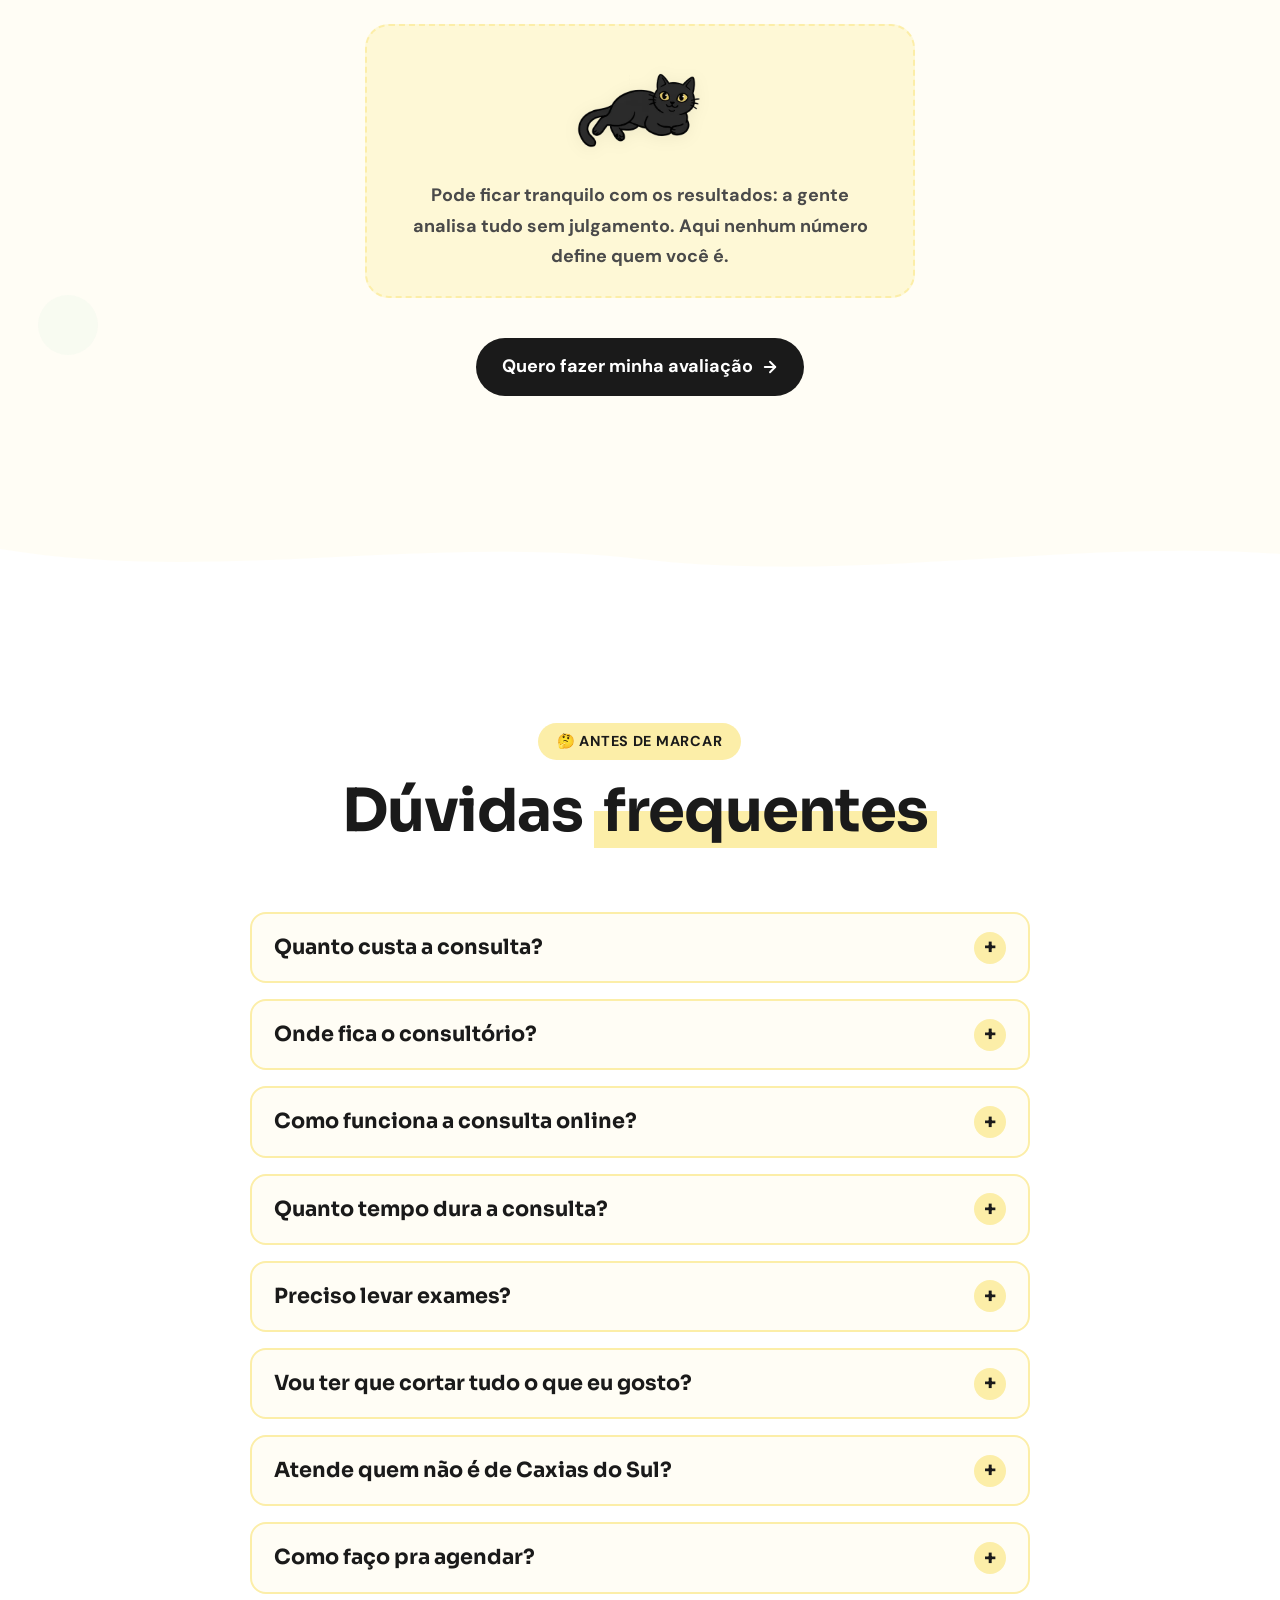
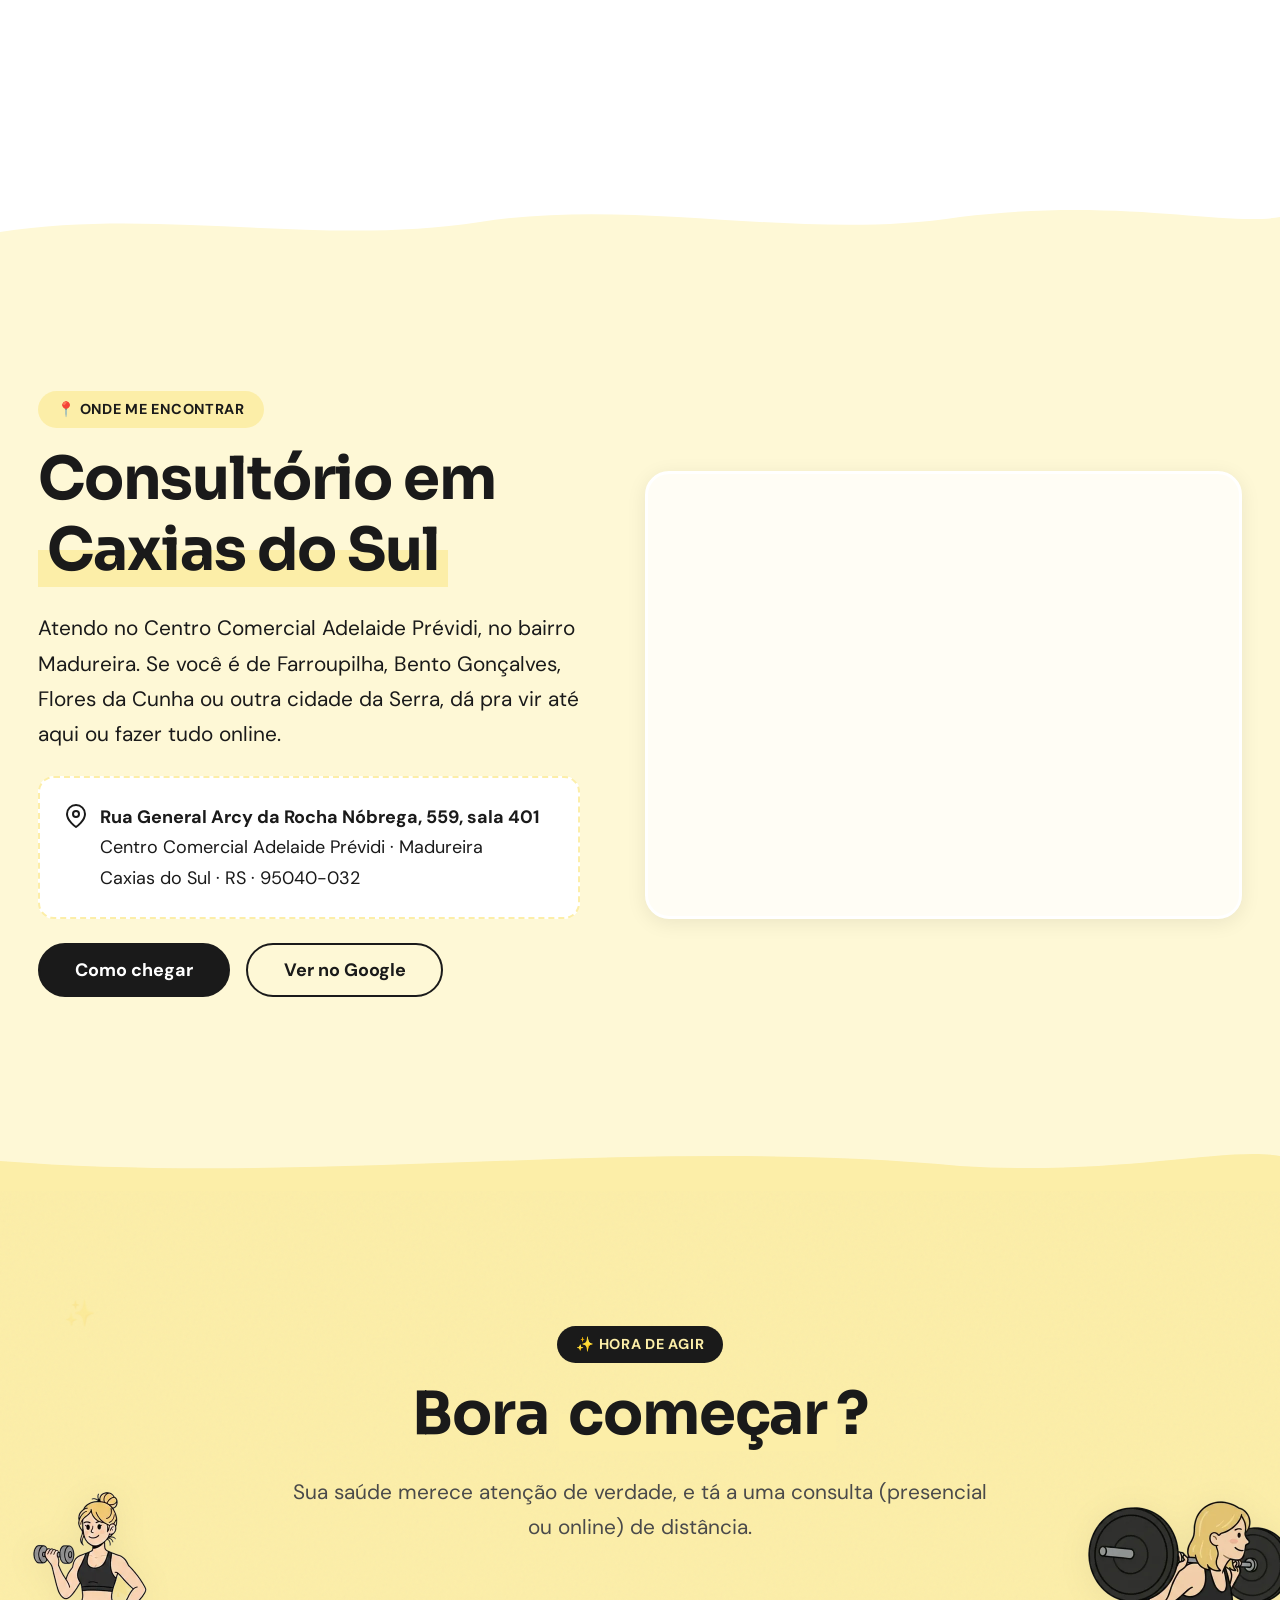
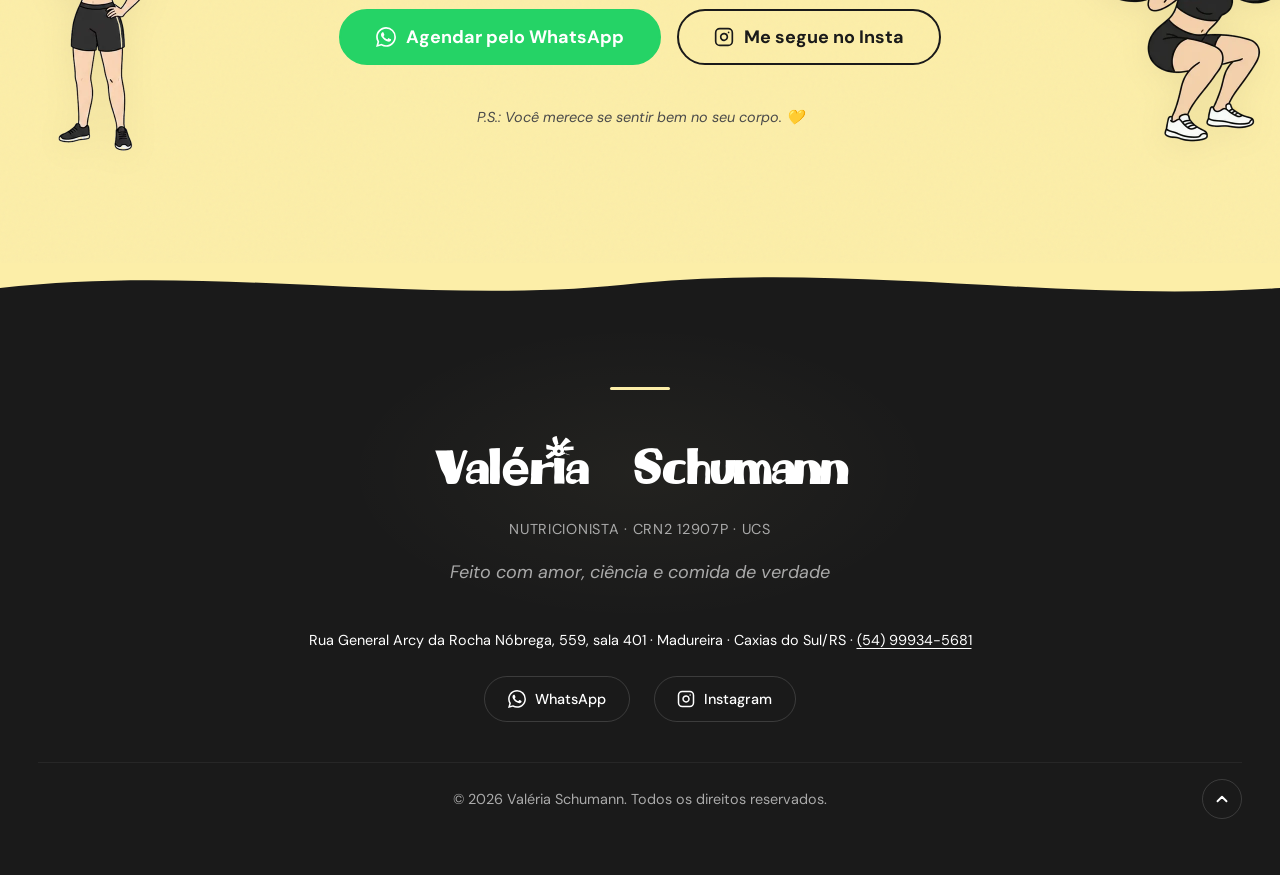
==== commit b69798c8: "feat(seo): página de nutrição para corredores em Caxias do Sul Landing page de serviço com Service +" ====
--- a/index.html
+++ b/index.html
@@ -371,7 +371,7 @@
             <li><span class="menu-card__emoji" aria-hidden="true">&#129367;</span><span>Mudança de hábitos que dura de verdade</span></li>
             <li><span class="menu-card__emoji" aria-hidden="true">&#9889;</span><span>Mais energia e disposição no dia a dia</span></li>
             <li><span class="menu-card__emoji" aria-hidden="true">&#127811;</span><span>Digestão leve (tchau, inchaço!)</span></li>
-            <li><span class="menu-card__emoji" aria-hidden="true">&#128170;</span><span>Performance pra treinar com tudo</span></li>
+            <li><span class="menu-card__emoji" aria-hidden="true">&#128170;</span><span>Performance pra treinar com tudo (<a class="text-link" href="/nutricao-para-corredores-caxias-do-sul/">inclusive se você corre</a>)</span></li>
             <li><span class="menu-card__emoji" aria-hidden="true">&#128203;</span><span>Um plano alimentar que você realmente consegue seguir</span></li>
           </ul>
         </div>
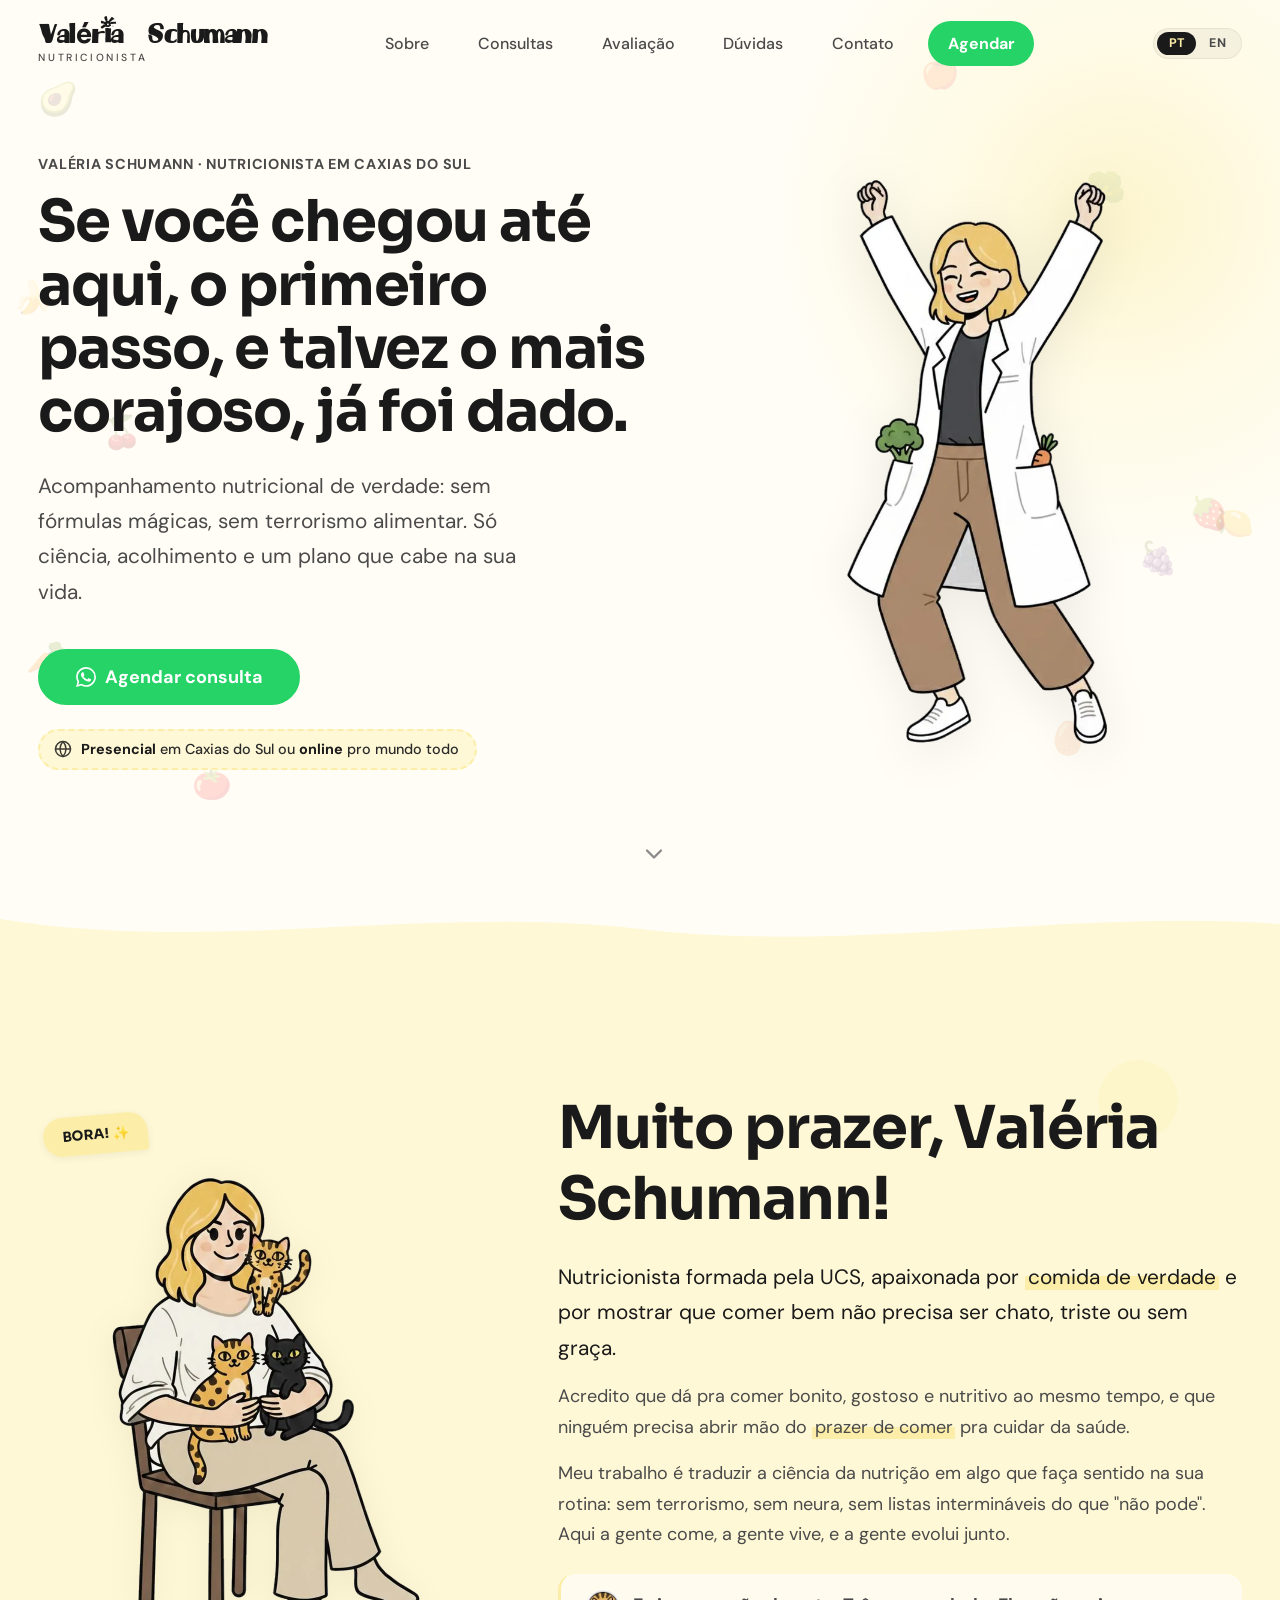
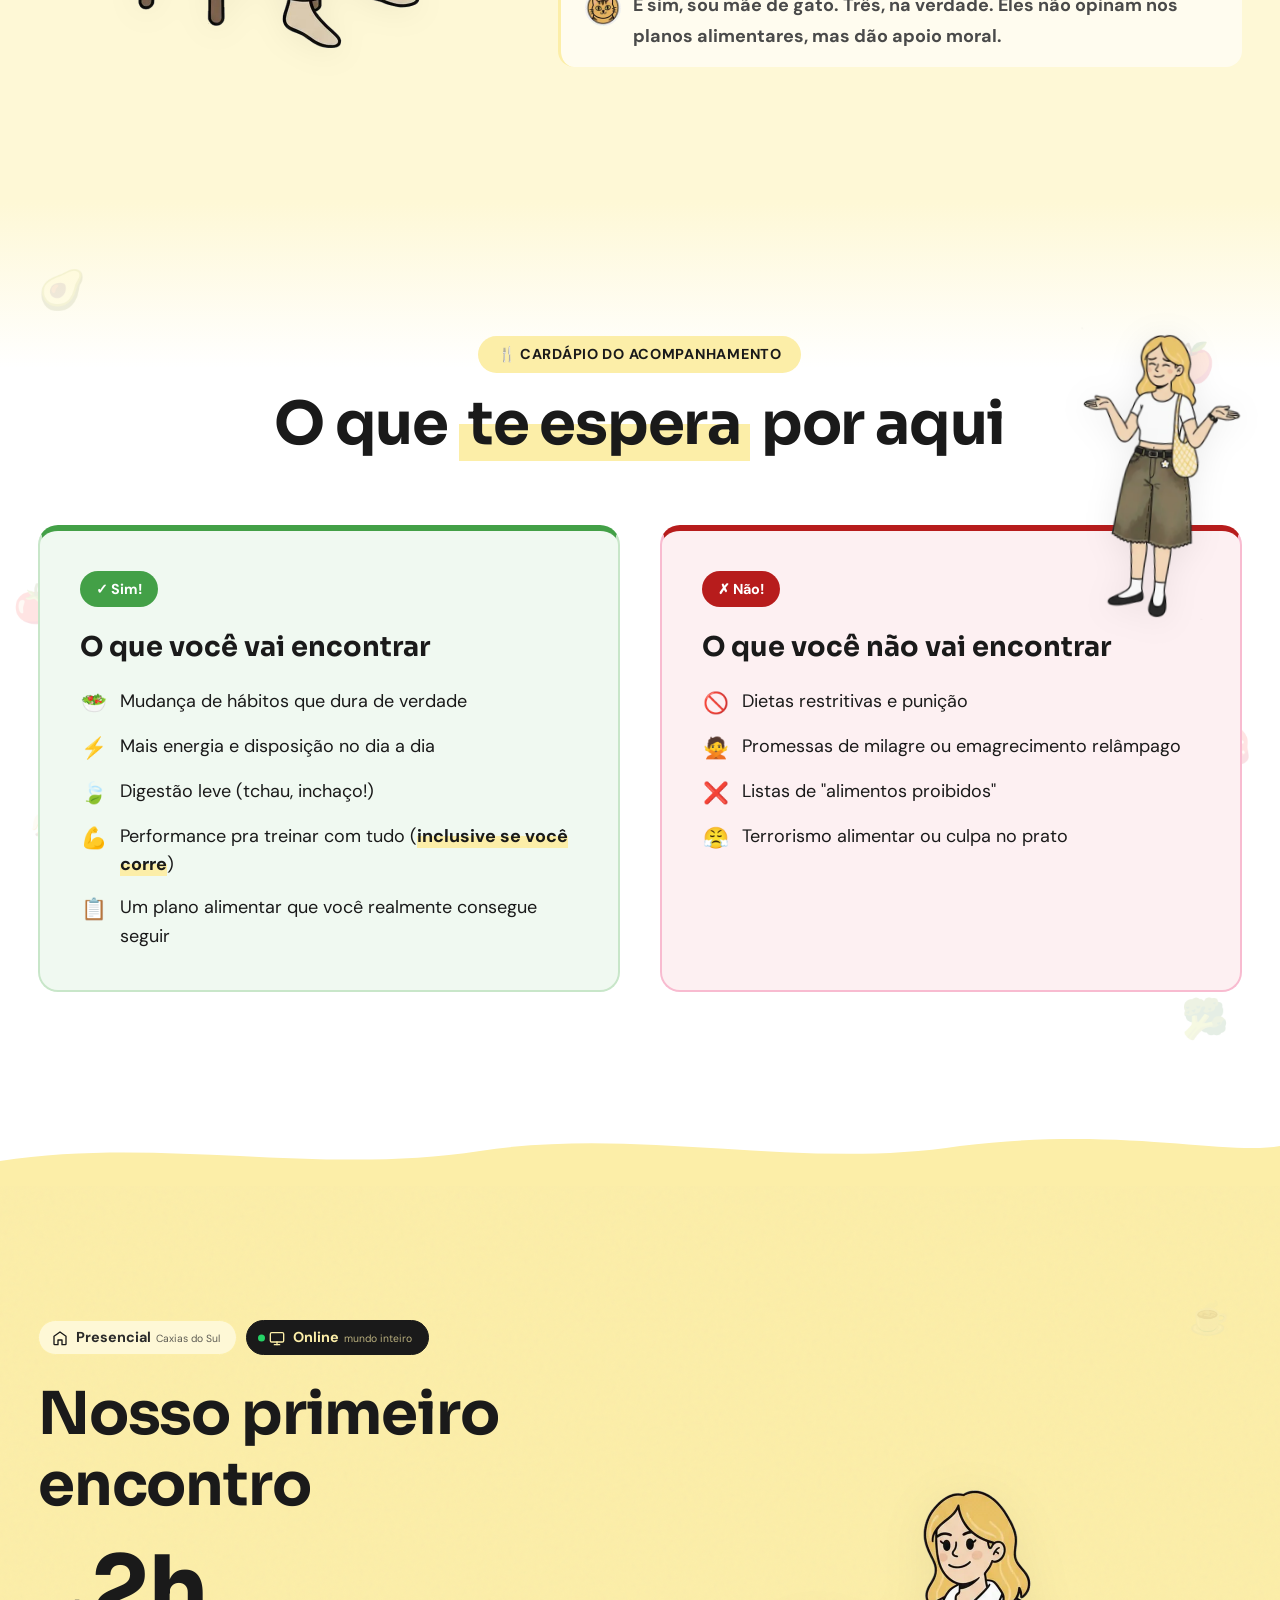
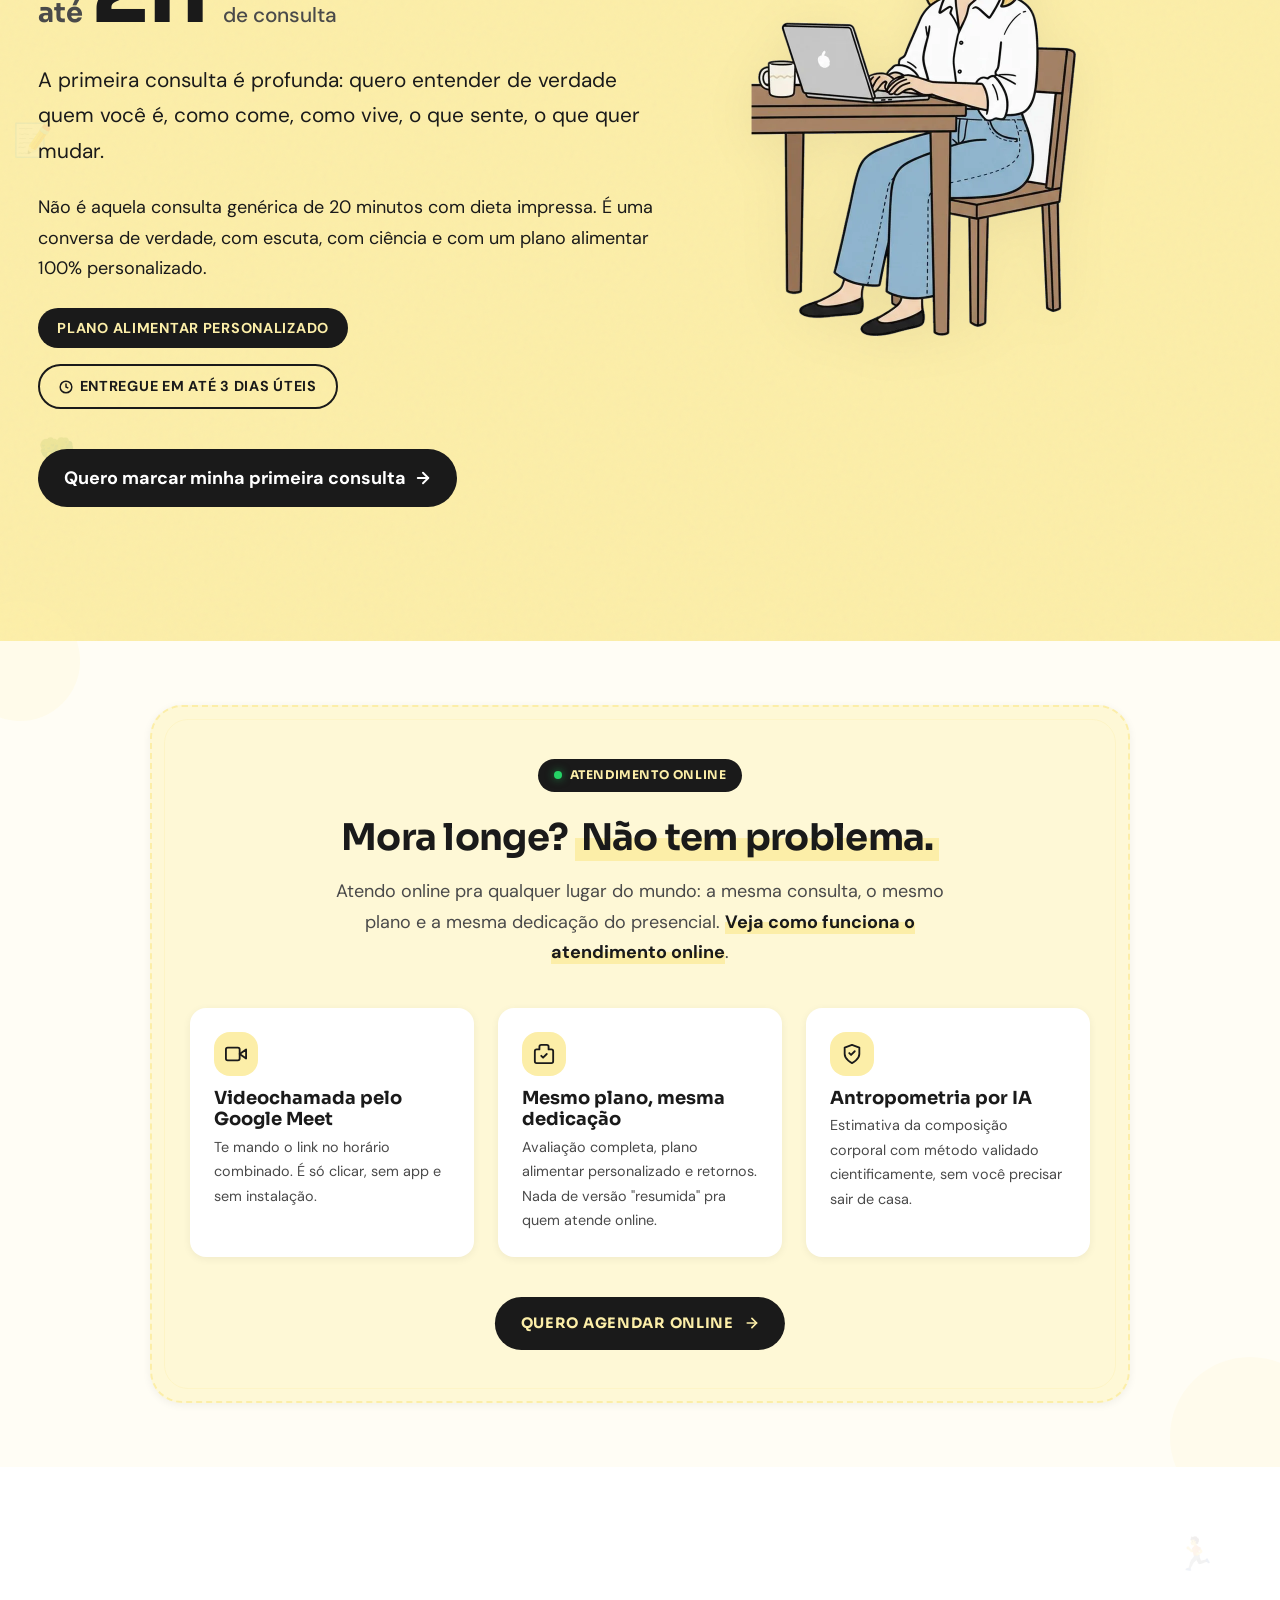
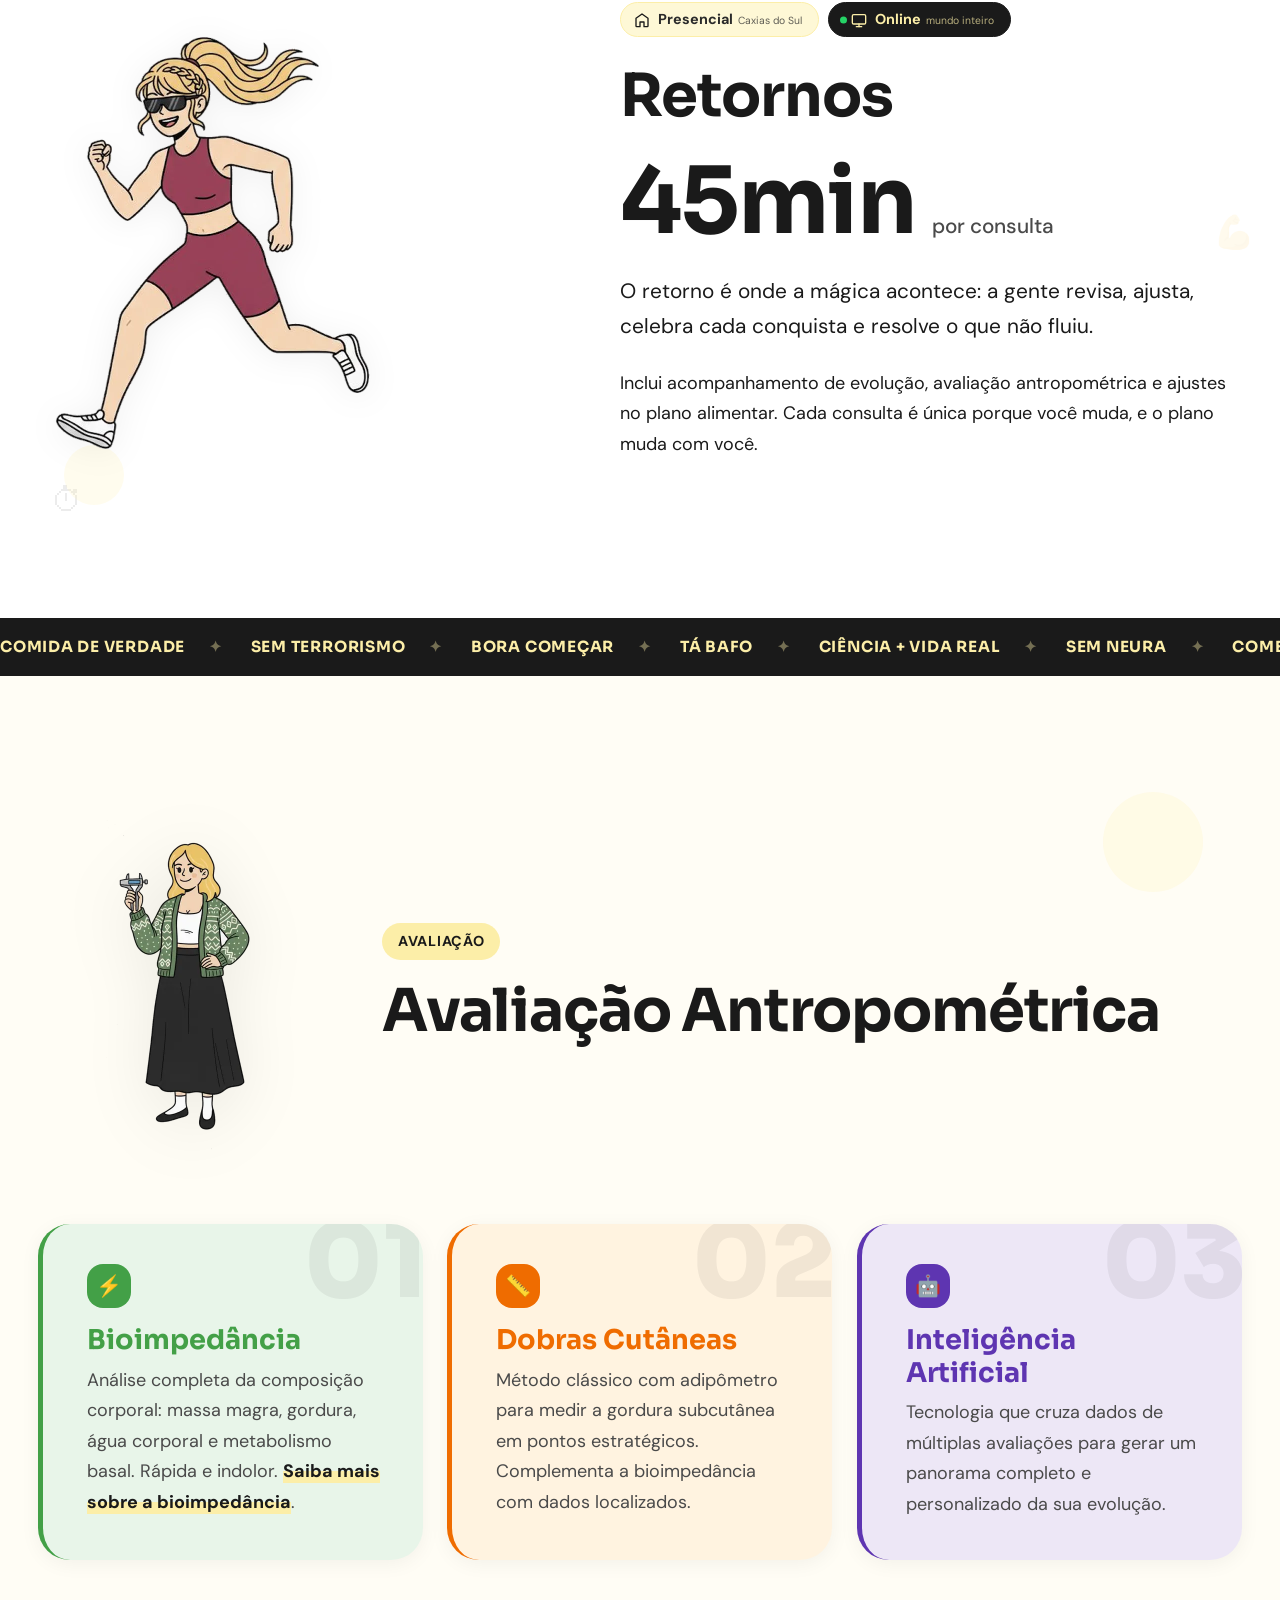
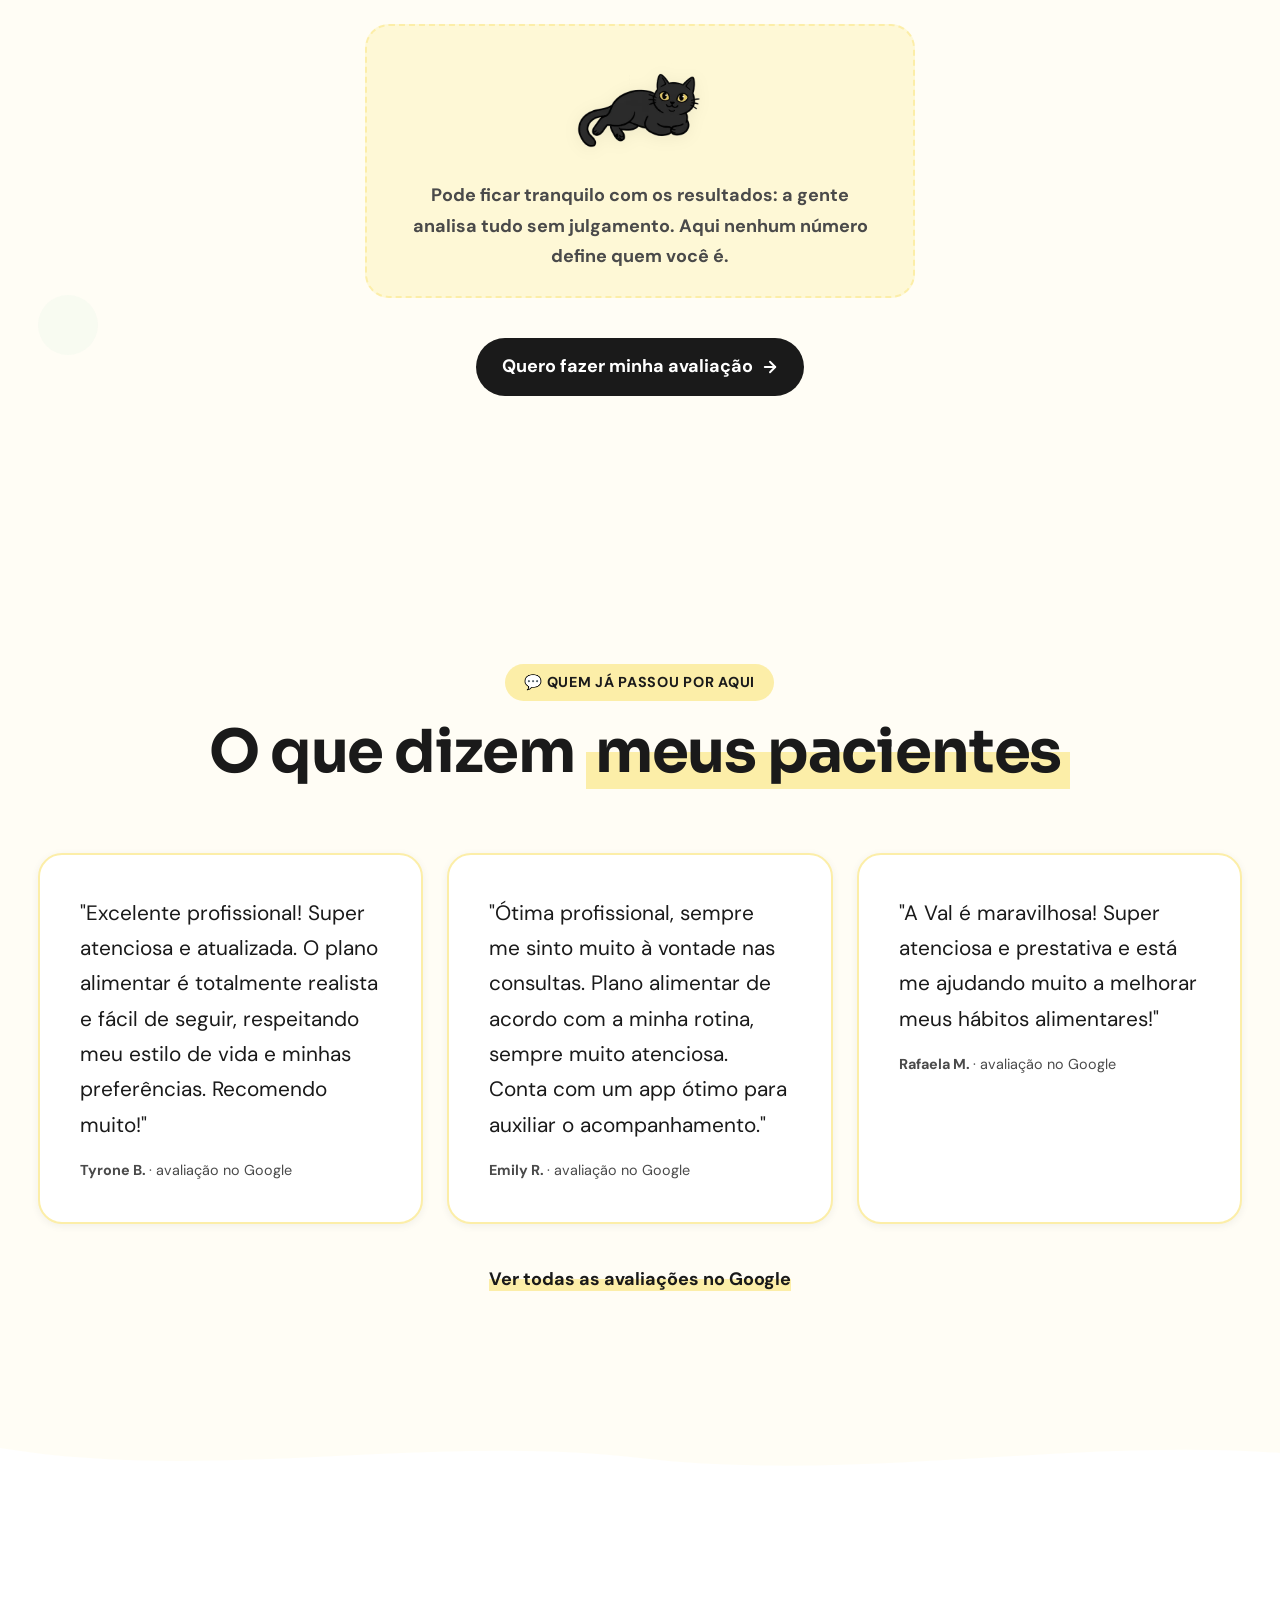
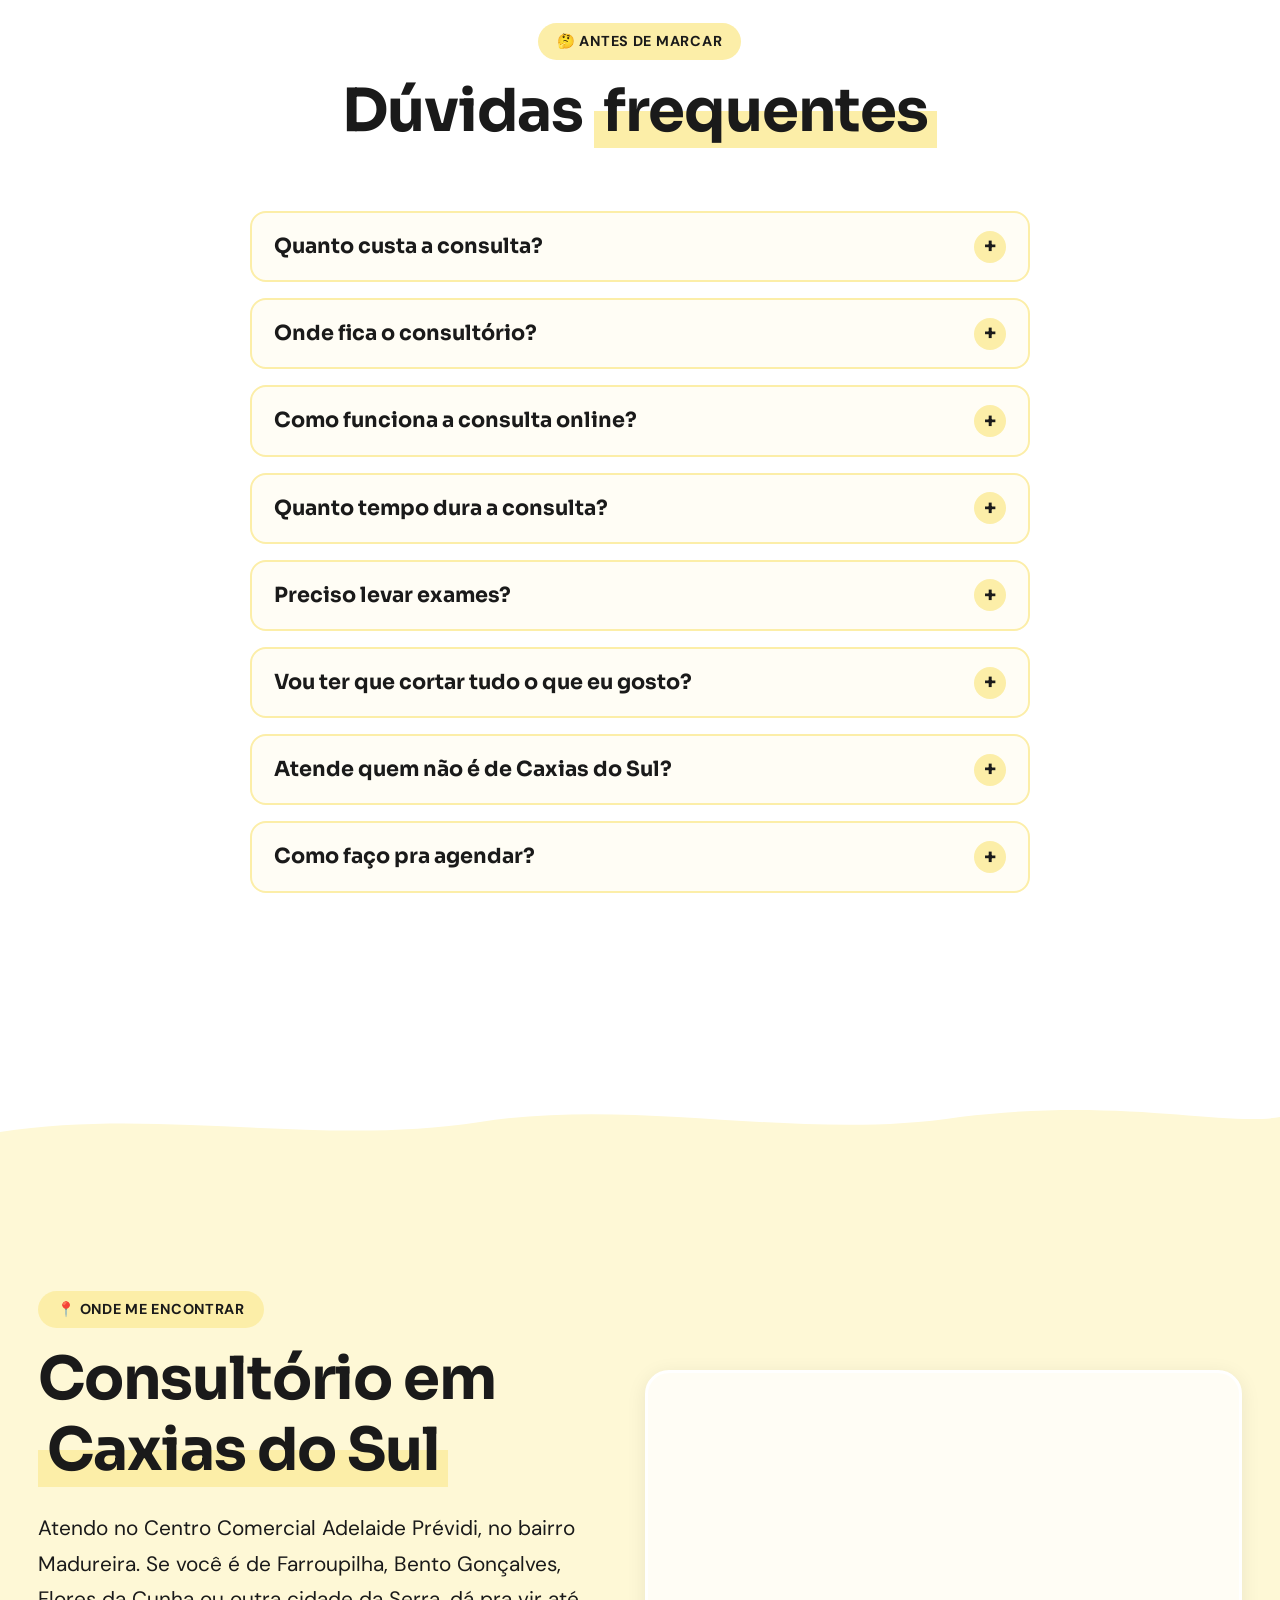
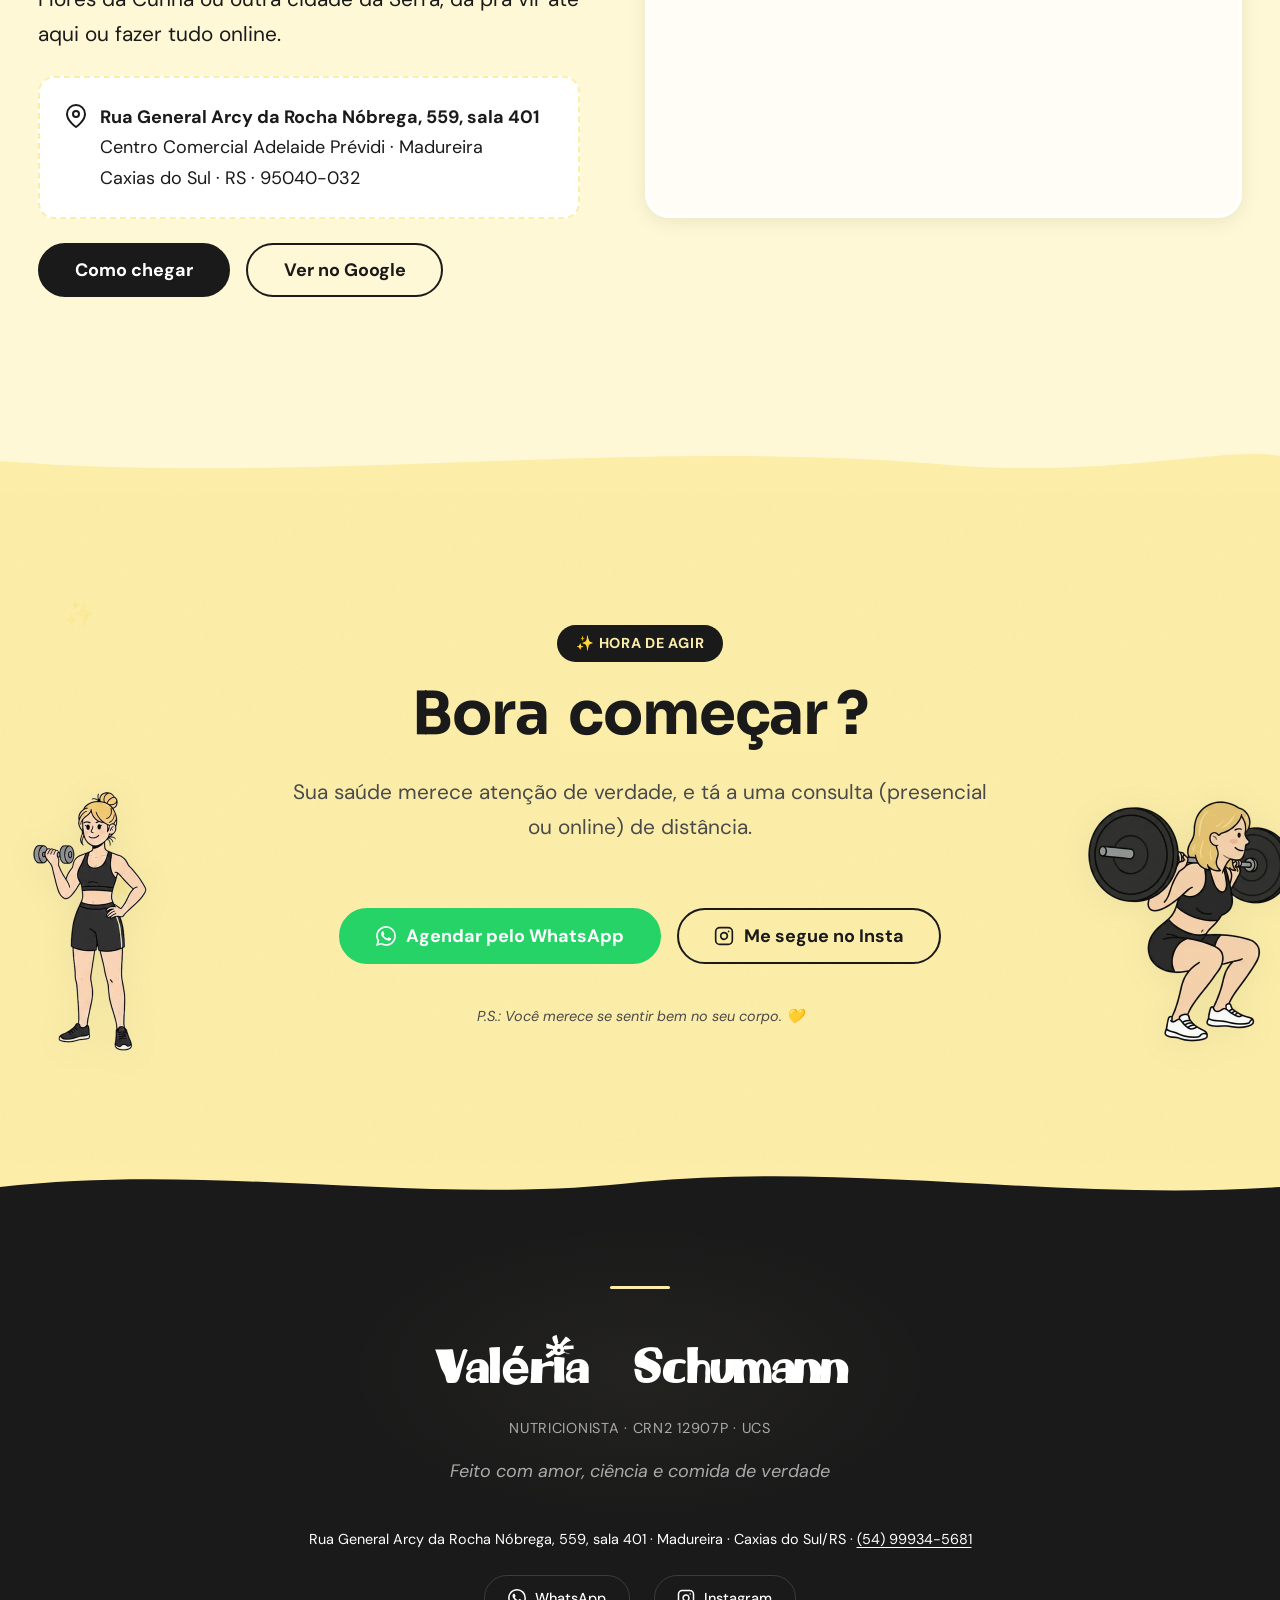
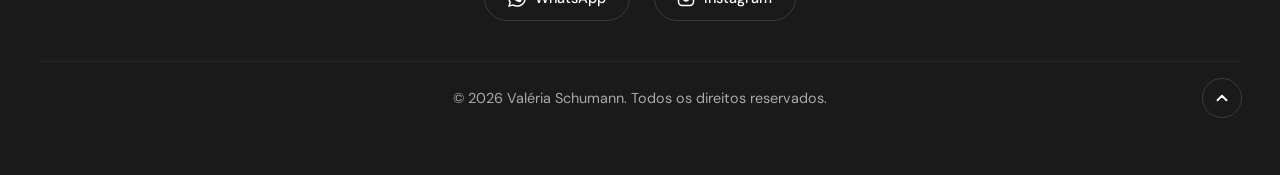
==== commit 0622386d: "feat: seção de depoimentos com avaliações do Google (PT e EN) Co-Authored-By: Claude Fable 5.2 <nore" ====
--- a/index.html
+++ b/index.html
@@ -613,32 +613,30 @@
   </section>
 
 
-  <!-- ====== DEPOIMENTOS ======
-       Pronto pra ativar: descomentar quando a Val mandar 3-5 relatos com autorização por escrito.
-       Regras do CFN: sem foto de antes/depois, sem promessa de resultado, só primeiro nome ou iniciais.
+  <!-- ====== DEPOIMENTOS (avaliações reais do Google; sem antes/depois nem promessa de resultado) ====== -->
   <section class="testimonials section" id="depoimentos">
     <div class="container">
       <div class="text-center reveal-up" style="margin-bottom:var(--space-xl)">
         <span class="section-tag">&#128172; Quem já passou por aqui</span>
-        <h2 class="h1">O que dizem <span class="highlight">minhas pacientes</span></h2>
+        <h2 class="h1">O que dizem <span class="highlight">meus pacientes</span></h2>
       </div>
       <div class="testimonials__grid stagger">
         <figure class="testimonial-card">
-          <blockquote>"Texto do depoimento aqui."</blockquote>
-          <figcaption>Nome, cidade</figcaption>
+          <blockquote>"Excelente profissional! Super atenciosa e atualizada. O plano alimentar é totalmente realista e fácil de seguir, respeitando meu estilo de vida e minhas preferências. Recomendo muito!"</blockquote>
+          <figcaption>Tyrone B. <span class="testimonial-card__source">· avaliação no Google</span></figcaption>
         </figure>
         <figure class="testimonial-card">
-          <blockquote>"Texto do depoimento aqui."</blockquote>
-          <figcaption>Nome, cidade</figcaption>
+          <blockquote>"Ótima profissional, sempre me sinto muito à vontade nas consultas. Plano alimentar de acordo com a minha rotina, sempre muito atenciosa. Conta com um app ótimo para auxiliar o acompanhamento."</blockquote>
+          <figcaption>Emily R. <span class="testimonial-card__source">· avaliação no Google</span></figcaption>
         </figure>
         <figure class="testimonial-card">
-          <blockquote>"Texto do depoimento aqui."</blockquote>
-          <figcaption>Nome, cidade</figcaption>
+          <blockquote>"A Val é maravilhosa! Super atenciosa e prestativa e está me ajudando muito a melhorar meus hábitos alimentares!"</blockquote>
+          <figcaption>Rafaela M. <span class="testimonial-card__source">· avaliação no Google</span></figcaption>
         </figure>
       </div>
-    </div>
-  </section>
-  -->
+      <p class="testimonials__more"><a href="https://maps.app.goo.gl/XXcVTtuuCVGCUEPE6" class="text-link" data-location="depoimentos" target="_blank" rel="noopener noreferrer">Ver todas as avaliações no Google</a></p>
+    </div>
+  </section>
 
   <!-- Organic wave transition -->
   <div class="wave-divider wave-divider--assess-faq" aria-hidden="true">
--- a/css/sections.css
+++ b/css/sections.css
@@ -1639,7 +1639,7 @@
 }
 
 
-/* ---- TESTIMONIALS (section commented out in HTML until content arrives) ---- */
+/* ---- TESTIMONIALS (avaliações do Google) ---- */
 .testimonials {
   background: var(--color-cream);
 }
@@ -1668,6 +1668,15 @@
   font-size: var(--fs-small);
   font-weight: var(--fw-bold);
   color: var(--color-gray-600);
+}
+
+.testimonial-card__source {
+  font-weight: var(--fw-regular);
+}
+
+.testimonials__more {
+  text-align: center;
+  margin-top: var(--space-lg);
 }
 
 
